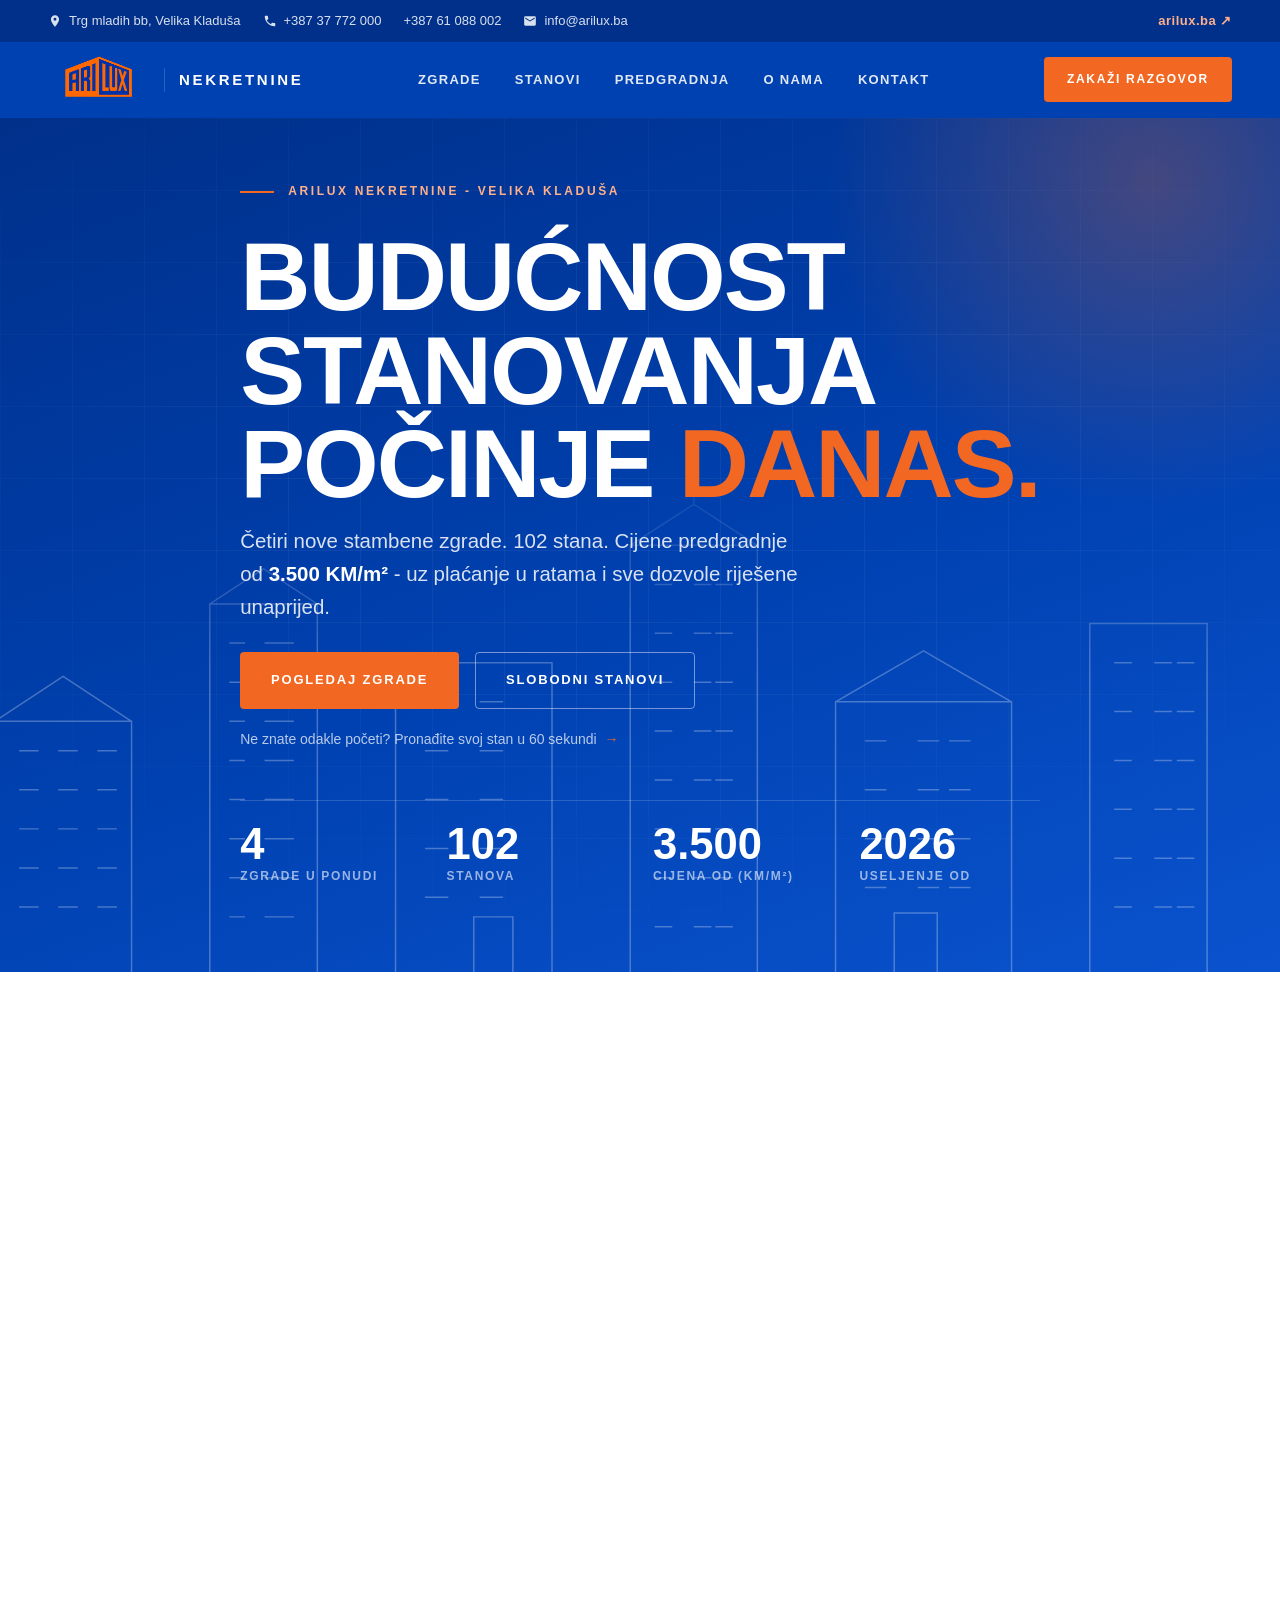
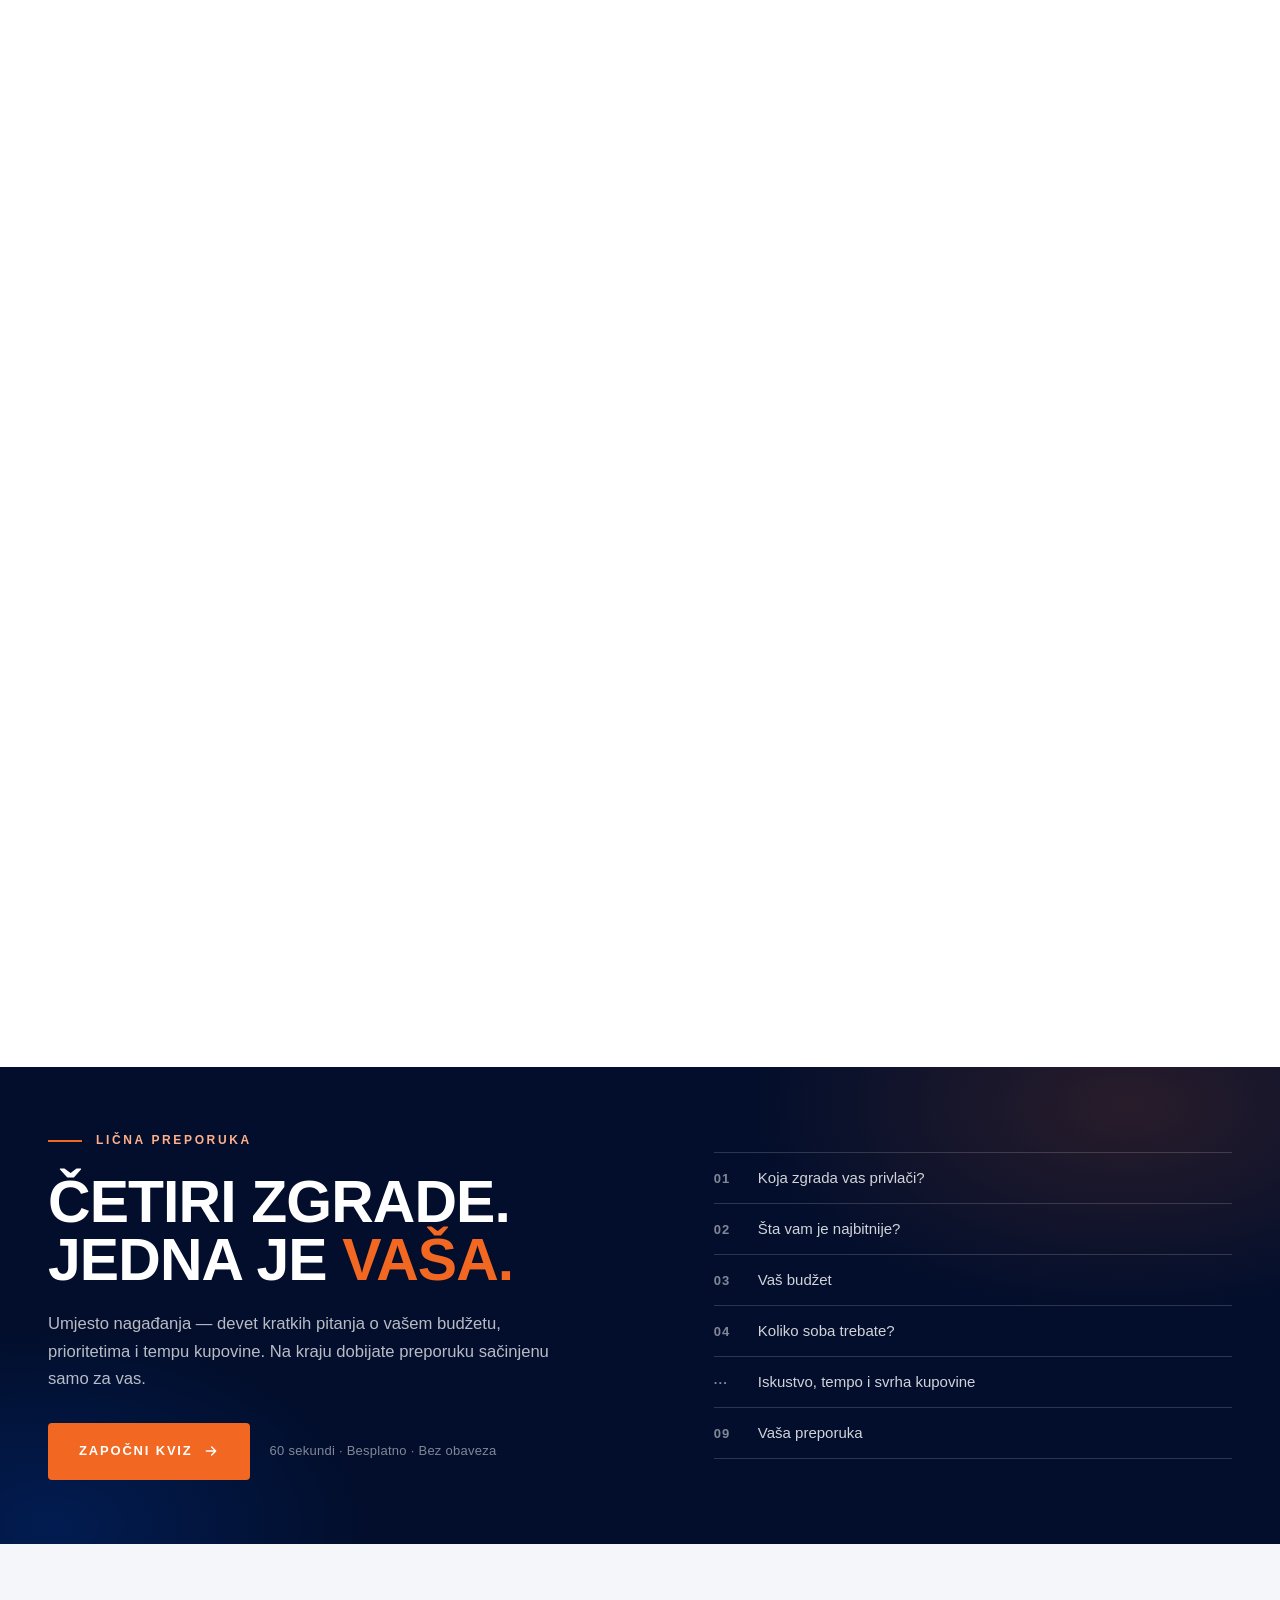
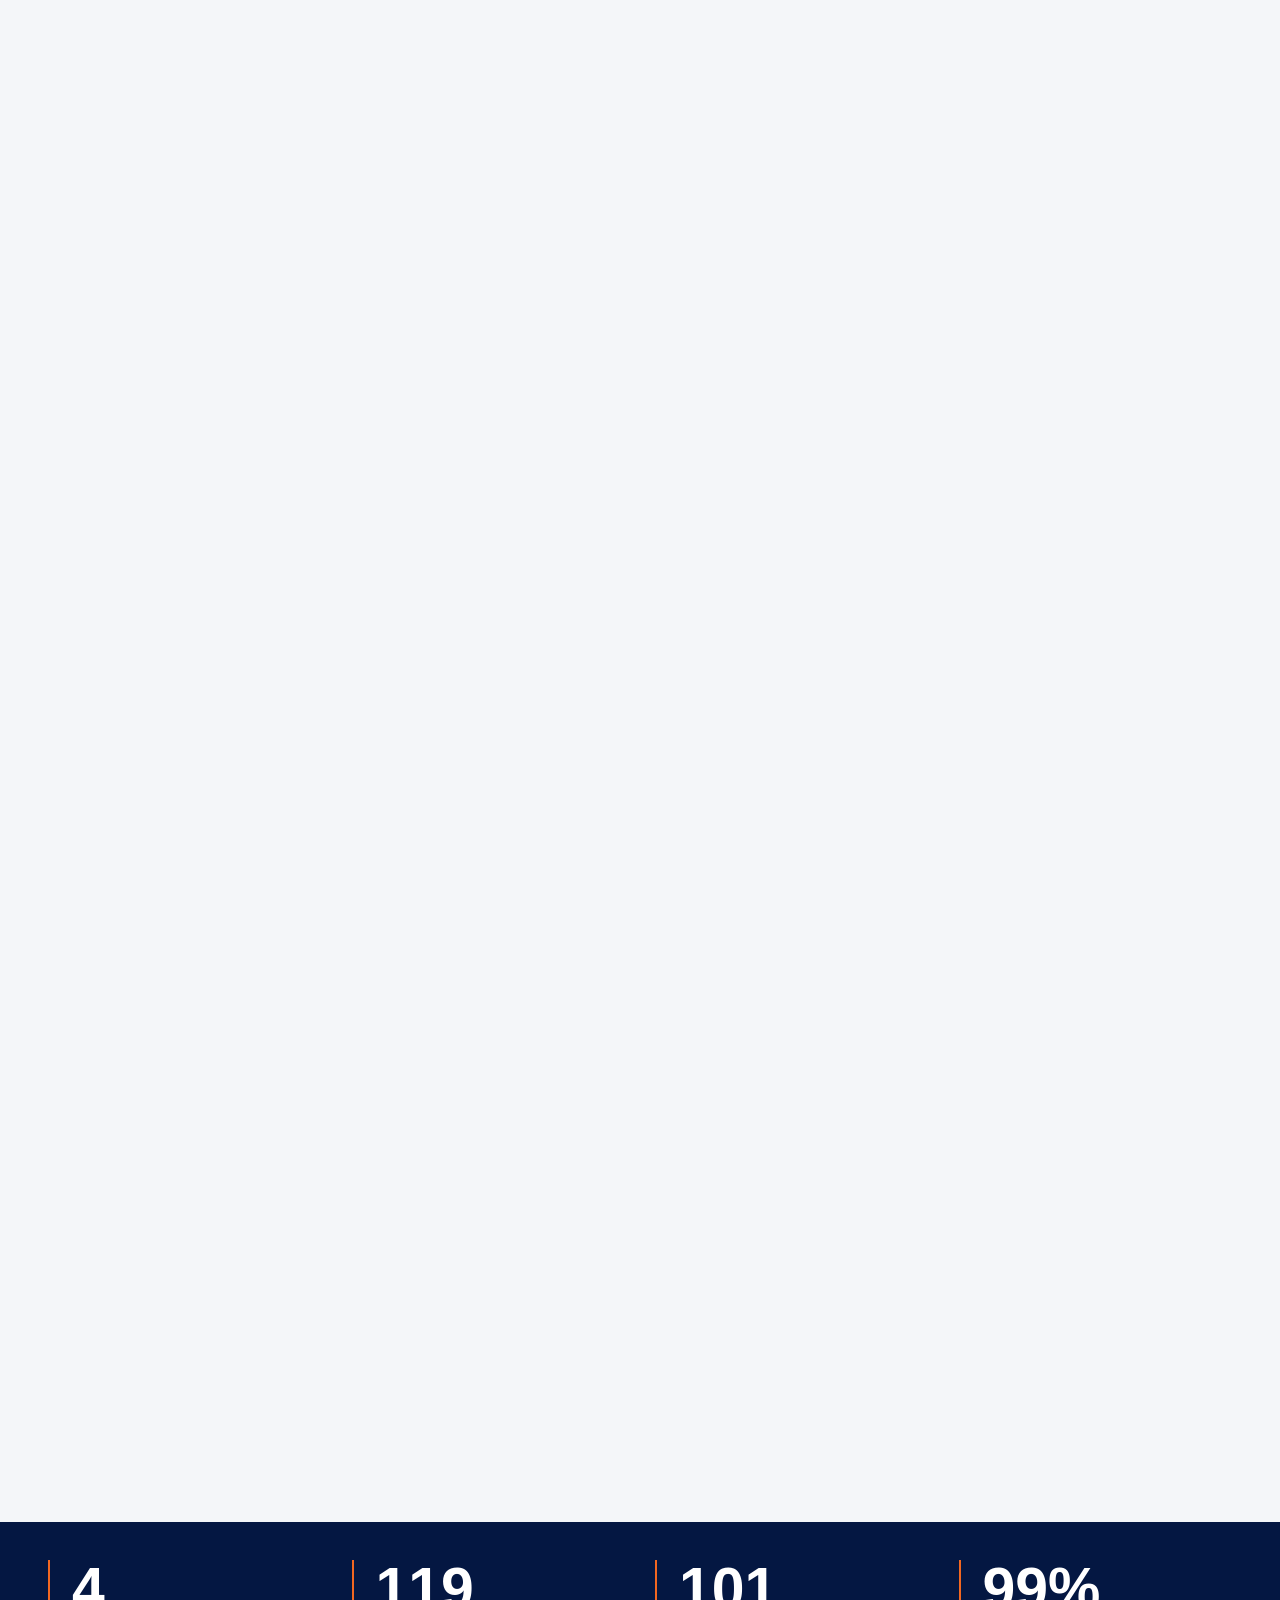
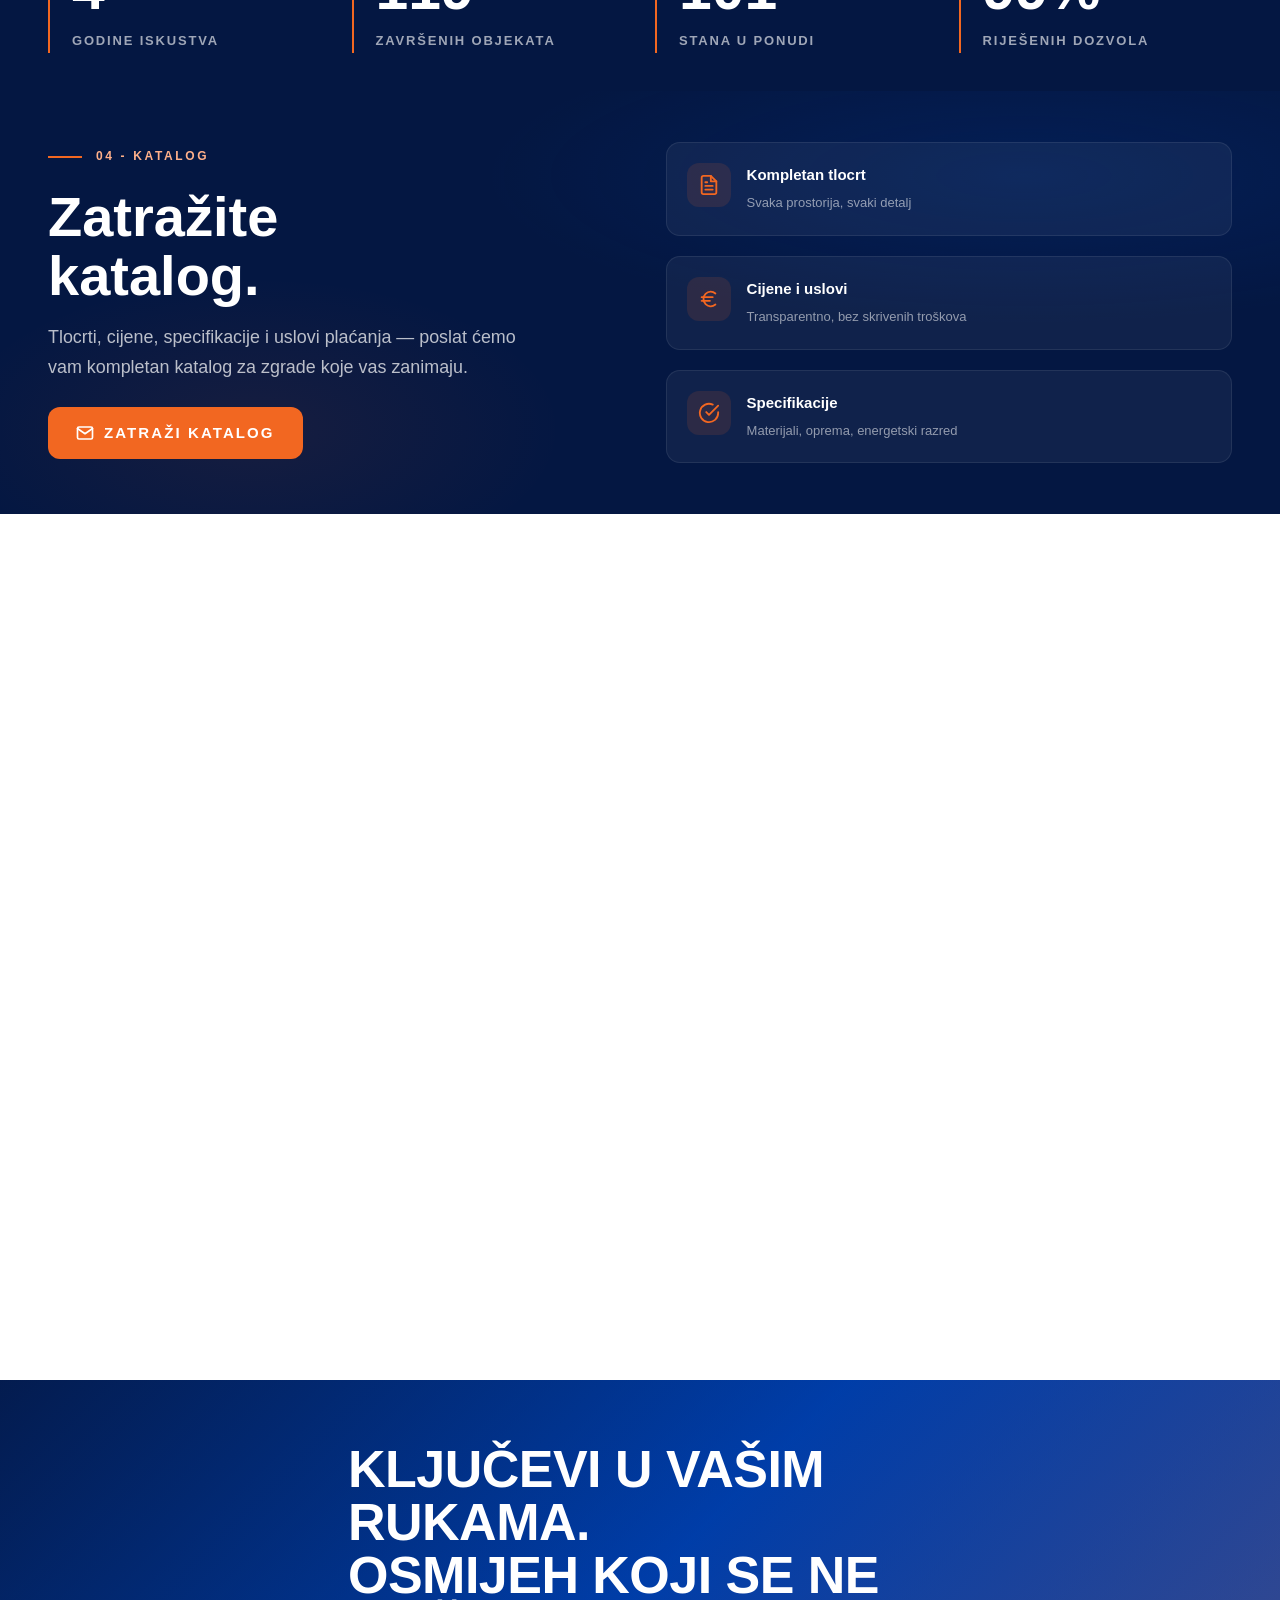
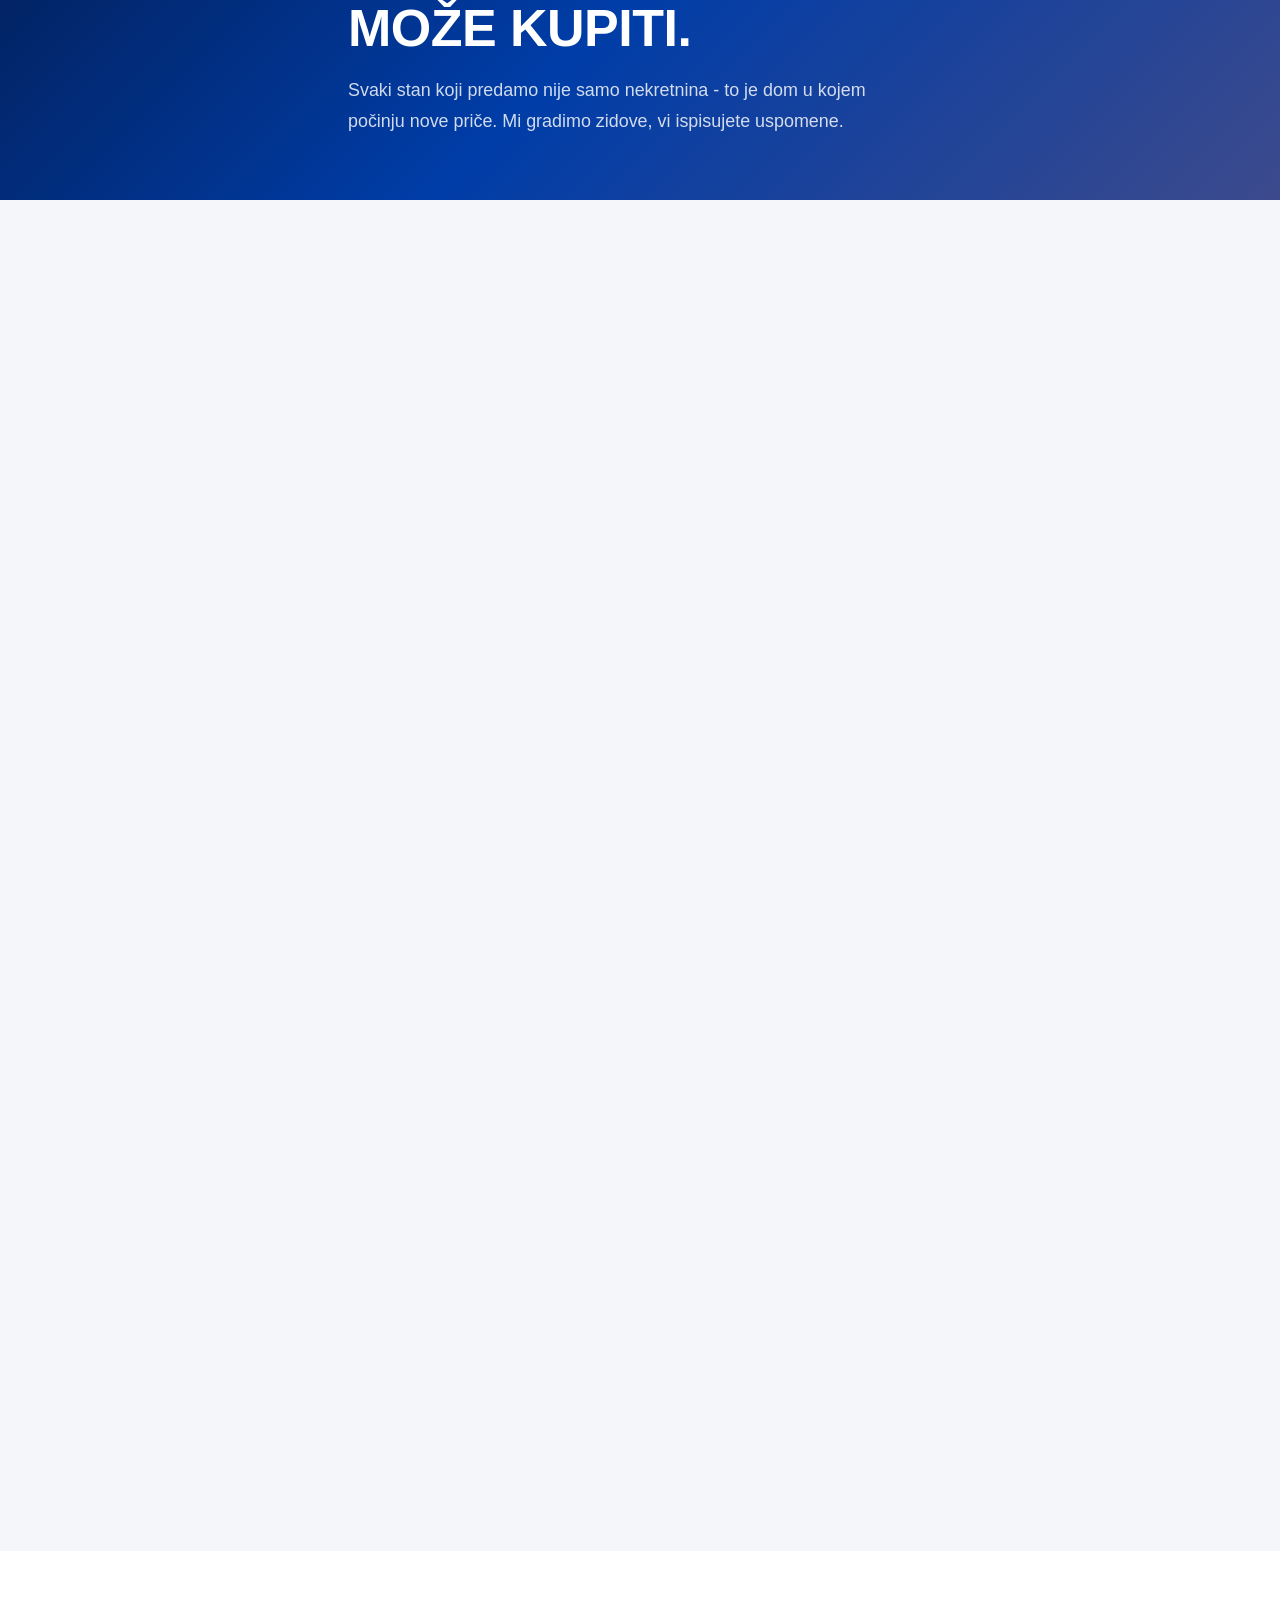
==== index.html @ b2198b2c "Replace dollar icon with euro icon (Cijene i uslovi + investicije)" ====
<!DOCTYPE html>
<html lang="bs-BA">
<head>
  <meta charset="UTF-8">
  <meta name="viewport" content="width=device-width, initial-scale=1">
  <title>Arilux Nekretnine — Stanovi predgradnja Velika Kladuša</title>
  <script>if('scrollRestoration' in history)history.scrollRestoration='manual';addEventListener('pageshow',function(){scrollTo(0,0);});</script>
  <meta name="description" content="102 stana u 4 nove zgrade. Arilux Nekretnine — predgradnja od 3.500 KM/m², plaćanje u ratama, A+ energetski standard. Velika Kladuša.">
  <meta name="robots" content="index, follow">
  <meta name="dateModified" content="2026-07-23">
  <link rel="canonical" href="https://ocjenime.github.io/arilux-nekretnine/">

  <!-- Security headers -->
  <meta http-equiv="Content-Security-Policy" content="default-src 'self' 'unsafe-inline' 'unsafe-eval' https://fonts.googleapis.com https://fonts.gstatic.com https://unpkg.com https://server.arcgisonline.com https://images.unsplash.com https://*.google-analytics.com https://*.googletagmanager.com; img-src 'self' data: https:; font-src 'self' https://fonts.gstatic.com; connect-src 'self' https://*.google-analytics.com;">
  <meta http-equiv="Permissions-Policy" content="camera=(), microphone=(), geolocation=(self), interest-cohort=()">

  <!-- Favicons -->
  <link rel="icon" href="assets/img/favicon.svg" type="image/svg+xml">
  <link rel="apple-touch-icon" href="assets/img/favicon.svg">
  <meta name="theme-color" content="#0041B1" media="(prefers-color-scheme: light)">
  <meta name="theme-color" content="#041742" media="(prefers-color-scheme: dark)">
  <link rel="manifest" href="manifest.json">

  <!-- Open Graph -->
  <meta property="og:type" content="website">
  <meta property="og:url" content="https://ocjenime.github.io/arilux-nekretnine/">
  <meta property="og:title" content="Arilux Nekretnine - Stanovi u predgradnji | Velika Kladuša">
  <meta property="og:description" content="4 nove zgrade. 102 stana. Cijene predgradnje od 3.500 KM/m². Plaćanje u ratama, sve dozvole riješene. Rezervišite stan danas.">
  <meta property="og:site_name" content="Arilux Nekretnine">
  <meta property="og:locale" content="bs_BA">
  <meta property="og:image" content="https://ocjenime.github.io/arilux-nekretnine/assets/img/favicon.svg">

  <!-- Twitter Card -->
  <meta name="twitter:card" content="summary_large_image">
  <meta name="twitter:title" content="Arilux Nekretnine - Stanovi u predgradnji">
  <meta name="twitter:description" content="4 nove zgrade. 102 stana. Cijene predgradnje od 3.500 KM/m². Rezervišite stan danas.">
  <meta name="twitter:image" content="https://ocjenime.github.io/arilux-nekretnine/assets/img/favicon.svg">

  <!-- Preconnect -->
  <link rel="preconnect" href="https://fonts.googleapis.com">
  <link rel="preconnect" href="https://fonts.gstatic.com" crossorigin>
  <link rel="preconnect" href="https://server.arcgisonline.com">
  <link rel="dns-prefetch" href="https://unpkg.com">
  <link rel="dns-prefetch" href="https://images.unsplash.com">

  <!-- Preload critical font for LCP heading -->
  <link rel="preload" as="style" href="https://fonts.googleapis.com/css2?family=Archivo:wght@700&display=swap">
  <link rel="preload" as="style" href="https://fonts.googleapis.com/css2?family=Inter:wght@400;600;700&display=swap">

  <!-- Fonts (font-display: swap already in URL) -->
  <link href="https://fonts.googleapis.com/css2?family=Archivo:wdth,wght@62..125,100..900&family=Inter:wght@400;500;600;700&display=swap" rel="stylesheet">

  <!-- Leaflet CSS (before our styles so we can override) -->
  <link rel="stylesheet" href="https://unpkg.com/leaflet@1.9.4/dist/leaflet.css">
  <link rel="stylesheet" href="assets/css/styles.css">

  <!-- Leaflet JS deferred -->
  <script src="https://unpkg.com/leaflet@1.9.4/dist/leaflet.js" defer></script>

  <!-- Logo cache (inline, blocking for instant apply) -->
  <script>
    try {
      var c = JSON.parse(localStorage.getItem('arilux_logo_cache') || 'null');
      if (c && c.url && Date.now() - c.ts < 86400000) {
        document.write('<style>.header__logomark svg{display:none!important}.dark__logo,.footer__logo{display:none!important}</style>');
      }
    } catch(e) {}
  </script>

  <!-- Structured Data: RealEstateAgent -->
  <script type="application/ld+json">
  {
    "@context": "https://schema.org",
    "@type": "RealEstateAgent",
    "name": "Arilux Nekretnine",
    "alternateName": "Arilux d.o.o.",
    "url": "https://arilux.ba/",
    "logo": "https://ocjenime.github.io/arilux-nekretnine/assets/img/favicon.svg",
    "telephone": "+38737772000",
    "email": "info@arilux.ba",
    "foundingDate": "2022",
    "description": "Arilux d.o.o. - investitor i izvođač radova. 4 nove stambene zgrade u Velikoj Kladuši: 102 stana u predgradnji.",
    "address": {
      "@type": "PostalAddress",
      "streetAddress": "Trg mladih bb",
      "addressLocality": "Velika Kladuša",
      "postalCode": "77230",
      "addressCountry": "BA"
    },
    "geo": {
      "@type": "GeoCoordinates",
      "latitude": "45.18497",
      "longitude": "15.80579"
    },
    "areaServed": {
      "@type": "City",
      "name": "Velika Kladuša",
      "containedInPlace": {
        "@type": "Country",
        "name": "Bosnia and Herzegovina"
      }
    },
    "hasOfferCatalog": {
      "@type": "OfferCatalog",
      "name": "Stanovi u predgradnji",
      "itemListElement": [
        {
          "@type": "Offer",
          "itemOffered": {
            "@type": "Product",
            "name": "Arilux Amor",
            "description": "Poslovno-stambeni objekat P+6, 28 stanova, Centar - Trg mladih",
            "offers": {
              "@type": "Offer",
              "price": "4500",
              "priceCurrency": "BAM",
              "priceSpecification": {
                "@type": "UnitPriceSpecification",
                "price": "4500",
                "priceCurrency": "BAM",
                "unitText": "KM/m²"
              }
            }
          }
        },
        {
          "@type": "Offer",
          "itemOffered": {
            "@type": "Product",
            "name": "Arilux Park",
            "description": "Stambeni objekat P+5, 22 stana, Uz gradski park",
            "offers": {
              "@type": "Offer",
              "price": "3500",
              "priceCurrency": "BAM",
              "priceSpecification": {
                "@type": "UnitPriceSpecification",
                "price": "3500",
                "priceCurrency": "BAM",
                "unitText": "KM/m²"
              }
            }
          }
        },
        {
          "@type": "Offer",
          "itemOffered": {
            "@type": "Product",
            "name": "Arilux Centar",
            "description": "Poslovno-stambeni objekat P+8, 36 stanova, Poslovno-stambeni trg",
            "offers": {
              "@type": "Offer",
              "price": "4000",
              "priceCurrency": "BAM",
              "priceSpecification": {
                "@type": "UnitPriceSpecification",
                "price": "4000",
                "priceCurrency": "BAM",
                "unitText": "KM/m²"
              }
            }
          }
        },
        {
          "@type": "Offer",
          "itemOffered": {
            "@type": "Product",
            "name": "Arilux Panorama",
            "description": "Stambeni objekat P+4, 16 stanova, Brdo Grabik",
            "offers": {
              "@type": "Offer",
              "price": "4500",
              "priceCurrency": "BAM",
              "priceSpecification": {
                "@type": "UnitPriceSpecification",
                "price": "4500",
                "priceCurrency": "BAM",
                "unitText": "KM/m²"
              }
            }
          }
        }
      ]
    },
    "sameAs": [
      "https://www.facebook.com/p/Arilux-Graevinarstvo-100092538432549/",
      "https://www.instagram.com/arilux.gradjevinarstvo/",
      "https://www.youtube.com/@Arilux_doo",
      "https://www.tiktok.com/@arilux.gradjevinarstvo"
    ]
  }
  </script>

  <!-- Structured Data: FAQPage -->
  <script type="application/ld+json">
  {
    "@context": "https://schema.org",
    "@type": "FAQPage",
    "mainEntity": [
      {
        "@type": "Question",
        "name": "Koliko košta stan u predgradnji u Velikoj Kladuši?",
        "acceptedAnswer": {
          "@type": "Answer",
          "text": "Cijene stanova u predgradnji kreću se od 3.500 KM/m² (Arilux Park) do 4.500 KM/m² (Arilux Amor i Panorama). Plaćanje je moguće u ratama koje prate faze gradnje."
        }
      },
      {
        "@type": "Question",
        "name": "Kada je useljenje za stanove u Arilux zgradama?",
        "acceptedAnswer": {
          "@type": "Answer",
          "text": "Useljenje za Arilux Amor i Park predviđeno je za 2026/2027, Arilux Centar za 2027, a Arilux Panorama za 2028. godinu."
        }
      },
      {
        "@type": "Question",
        "name": "Kako funkcioniše plaćanje u predgradnji?",
        "acceptedAnswer": {
          "@type": "Answer",
          "text": "Rezervišete stan kaparom od 2.000 KM, potpisujete predugovor kod notara sa fiksnom cijenom, a ostatak plaćate u ratama koje prate faze gradnje - bez banke i bez kamata."
        }
      },
      {
        "@type": "Question",
        "name": "Da li Arilux ima sve dozvole za gradnju?",
        "acceptedAnswer": {
          "@type": "Answer",
          "text": "Da, sve građevinske i upotrebne dozvole su riješene prije početka prodaje. Arilux je i investitor i izvođač radova."
        }
      }
    ]
  }
  </script>

  <!-- Structured Data: BreadcrumbList -->
  <script type="application/ld+json">
  {
    "@context": "https://schema.org",
    "@type": "BreadcrumbList",
    "itemListElement": [
      {
        "@type": "ListItem",
        "position": 1,
        "name": "Početna",
        "item": "https://ocjenime.github.io/arilux-nekretnine/"
      },
      {
        "@type": "ListItem",
        "position": 2,
        "name": "Stanovi u predgradnji",
        "item": "https://ocjenime.github.io/arilux-nekretnine/#stanovi"
      },
      {
        "@type": "ListItem",
        "position": 3,
        "name": "Velika Kladuša",
        "item": "https://ocjenime.github.io/arilux-nekretnine/#lokacija"
      }
    ]
  }
  </script>

  <!-- Structured Data: Organization -->
  <script type="application/ld+json">
  {
    "@context": "https://schema.org",
    "@type": "Organization",
    "name": "Arilux d.o.o.",
    "url": "https://arilux.ba/",
    "logo": "https://ocjenime.github.io/arilux-nekretnine/assets/img/favicon.svg",
    "foundingDate": "2022",
    "address": {
      "@type": "PostalAddress",
      "streetAddress": "Trg mladih bb",
      "addressLocality": "Velika Kladuša",
      "postalCode": "77230",
      "addressCountry": "BA"
    },
    "contactPoint": {
      "@type": "ContactPoint",
      "telephone": "+38737772000",
      "contactType": "customer service",
      "availableLanguage": ["Bosnian", "Croatian", "Serbian"]
    },
    "sameAs": [
      "https://www.facebook.com/p/Arilux-Graevinarstvo-100092538432549/",
      "https://www.instagram.com/arilux.gradjevinarstvo/",
      "https://www.youtube.com/@Arilux_doo",
      "https://www.tiktok.com/@arilux.gradjevinarstvo"
    ]
  }
  </script>

  <!-- Structured Data: Place (Velika Kladuša) -->
  <script type="application/ld+json">
  {
    "@context": "https://schema.org",
    "@type": "Place",
    "name": "Velika Kladuša",
    "geo": {
      "@type": "GeoCoordinates",
      "latitude": "45.18497",
      "longitude": "15.80579"
    },
    "containedInPlace": {
      "@type": "Country",
      "name": "Bosnia and Herzegovina"
    }
  }
  </script>

  <!-- Structured Data: Product schemas for each building -->
  <script type="application/ld+json">
  {
    "@context": "https://schema.org",
    "@type": "Product",
    "name": "Arilux Amor — Stan u predgradnji",
    "description": "Poslovno-stambeni objekat P+6, 28 stanova, centar Trg mladih, Velika Kladuša. Cijena od 4.500 KM/m².",
    "brand": { "@type": "Organization", "name": "Arilux d.o.o." },
    "offers": {
      "@type": "AggregateOffer",
      "lowPrice": "4500",
      "highPrice": "6200",
      "priceCurrency": "BAM",
      "availability": "https://schema.org/InStock",
      "seller": { "@type": "Organization", "name": "Arilux d.o.o." }
    },
    "aggregateRating": {
      "@type": "AggregateRating",
      "ratingValue": "4.8",
      "bestRating": "5",
      "reviewCount": "42"
    }
  }
  </script>
  <script type="application/ld+json">
  {
    "@context": "https://schema.org",
    "@type": "Product",
    "name": "Arilux Park — Stan u predgradnji",
    "description": "Stambeni objekat P+5, 22 stana, uz gradski park, Velika Kladuša. Cijena od 3.500 KM/m².",
    "brand": { "@type": "Organization", "name": "Arilux d.o.o." },
    "offers": {
      "@type": "AggregateOffer",
      "lowPrice": "3500",
      "highPrice": "5000",
      "priceCurrency": "BAM",
      "availability": "https://schema.org/InStock"
    }
  }
  </script>
  <script type="application/ld+json">
  {
    "@context": "https://schema.org",
    "@type": "Product",
    "name": "Arilux Centar — Stan u predgradnji",
    "description": "Poslovno-stambeni objekat P+8, 36 stanova, poslovno-stambeni trg, Velika Kladuša. Cijena od 4.000 KM/m².",
    "brand": { "@type": "Organization", "name": "Arilux d.o.o." },
    "offers": {
      "@type": "AggregateOffer",
      "lowPrice": "4000",
      "highPrice": "5800",
      "priceCurrency": "BAM",
      "availability": "https://schema.org/PreOrder"
    }
  }
  </script>
  <script type="application/ld+json">
  {
    "@context": "https://schema.org",
    "@type": "Product",
    "name": "Arilux Panorama — Stan u predgradnji",
    "description": "Stambeni objekat P+4, 16 stanova, brdo Grabik, Velika Kladuša. Cijena od 4.500 KM/m².",
    "brand": { "@type": "Organization", "name": "Arilux d.o.o." },
    "offers": {
      "@type": "AggregateOffer",
      "lowPrice": "4500",
      "highPrice": "6500",
      "priceCurrency": "BAM",
      "availability": "https://schema.org/PreOrder"
    }
  }
  </script>
</head>
<body>

  <!-- ═══════════ SKIP LINK — WCAG 2.4.1 ═══════════ -->
  <a href="#main-content" class="skip-link">Preskoči na glavni sadržaj</a>

  <!-- ═══════════ TOPBAR - isti sadržaj kao arilux.ba ═══════════ -->
  <div class="topbar">
    <div class="wrap topbar__inner">
      <div class="topbar__group">
        <span class="topbar__item topbar__item--addr">
          <svg viewBox="0 0 24 24" class="ico"><path d="M12 2C8.1 2 5 5.1 5 9c0 5.2 7 13 7 13s7-7.8 7-13c0-3.9-3.1-7-7-7zm0 9.5A2.5 2.5 0 1 1 12 6.5a2.5 2.5 0 0 1 0 5z"/></svg>
          Trg mladih bb, Velika Kladuša
        </span>
        <a class="topbar__item" href="tel:+38737772000">
          <svg viewBox="0 0 24 24" class="ico"><path d="M6.6 10.8c1.4 2.8 3.8 5.1 6.6 6.6l2.2-2.2c.3-.3.7-.4 1-.2 1.1.4 2.3.6 3.6.6.6 0 1 .4 1 1V20c0 .6-.4 1-1 1C10.6 21 3 13.4 3 4c0-.6.4-1 1-1h3.5c.6 0 1 .4 1 1 0 1.2.2 2.4.6 3.6.1.3 0 .7-.2 1l-2.3 2.2z"/></svg>
          +387 37 772 000
        </a>
        <a class="topbar__item" href="tel:+38761088002">+387 61 088 002</a>
        <a class="topbar__item" href="mailto:info@arilux.ba">
          <svg viewBox="0 0 24 24" class="ico"><path d="M20 4H4a2 2 0 0 0-2 2v12a2 2 0 0 0 2 2h16a2 2 0 0 0 2-2V6a2 2 0 0 0-2-2zm0 4-8 5-8-5V6l8 5 8-5v2z"/></svg>
          info@arilux.ba
        </a>
      </div>
      <div class="topbar__group topbar__group--right">
        <a href="https://arilux.ba/" class="topbar__back" target="_blank" rel="noopener">arilux.ba ↗</a>
      </div>
    </div>
  </div>

  <!-- ═══════════ HEADER ═══════════ -->
  <header class="header" id="header">
    <div class="wrap header__inner">
      <a href="#main-content" class="header__logo" aria-label="Arilux Nekretnine - početna">
        <span class="header__logomark"><svg viewBox="0 0 133.2 79.4" role="img" aria-label="Arilux"><path fill-rule="evenodd" fill="currentColor" d="M0,79.4h133.2V25.3L66.6,0L0,25.4V79.4z M13.4,53.1v16H7.1V33.8c0-0.9,0.6-1.9,1.4-2.3l4.8-1.7l6.5-2.3l4.1-1.4c0.9-0.3,1.8,0.8,1.8,1.7v9.8V69h-5.9V52.1L13.4,53.1z M19.8,46.2V34.5c0-0.6-0.5-0.9-1-0.8L14.4,35c-0.6,0.2-1,0.8-1,1.4v11L19.8,46.2z M30.3,69V23.8l9.4-3.3c0.4-0.1,0.8-0.3,1.2-0.4l2.9-1c2.8-1,5.2,0.7,5.2,3.7v15.1c0,2.5-1.6,5.2-3.8,6.6c4,1.8,3.8,8.1,3.8,11.9v12.6h-6.3V55c0-4.6-1.2-6.1-4.1-5.7l-2.2,0.3v19.3L30.3,69z M36.5,28.3v14.6l3.9-0.9c1-0.2,2.3-1.9,2.3-2.8v-11c0-1-0.8-1.6-1.7-1.3L36.5,28.3z M53.3,68.9V15.6l6.3-2.2v55.4L53.3,68.9z M73.7,13.4v55.5H87v-6.4h-7.3V15.6L73.7,13.4z M89,36.3v20v8.1c0,2.8,2.1,5.1,4.8,5.1h6.6c2.6,0,4.8-2.3,4.8-5.1V24.8L100,23v37.8c0,0.9-0.7,1.7-1.6,1.7h-0.6c-0.2,0-0.4,0-0.6,0c-0.2,0-0.4,0-0.5,0h-0.7c-0.9,0-1.6-0.8-1.6-1.7V21L89,19V36.3z M113.4,48L106.3,69l4.7,0l4.6-13l3.7,13l5.3,0l-6.2-20.8l5.9-16.4l-4.8-1.7l-3.5,10.2l-3.8-12.8l-5.1-1.9L113.4,48z"/></svg></span>
        <span class="header__logotext">NEKRETNINE</span>
      </a>
      <nav class="header__nav" id="nav" aria-label="Glavna navigacija">
        <a href="#zgrade" class="header__link">Zgrade</a>
        <a href="#stanovi" class="header__link">Stanovi</a>
        <a href="#predgradnja" class="header__link">Predgradnja</a>
        <a href="#onama" class="header__link">O nama</a>
        <a href="#kontakt" class="header__link">Kontakt</a>
      </nav>
      <div class="header__actions">
        <a href="#kontakt" class="btn btn--orange btn--sm">Zakaži razgovor</a>
        <button class="header__burger" id="burger" aria-label="Otvori meni" aria-expanded="false" aria-controls="mobileMenu">
          <span></span><span></span>
        </button>
      </div>
    </div>
  </header>

  <!-- ═══════════ MOBILE MENU ═══════════ -->
  <div class="mobilemenu" id="mobileMenu" aria-hidden="true">
    <nav class="mobilemenu__nav" aria-label="Mobilna navigacija">
      <a href="#zgrade" class="mobilemenu__link"><em>01</em>Zgrade</a>
      <a href="#stanovi" class="mobilemenu__link"><em>02</em>Stanovi</a>
      <a href="#tlocrt" class="mobilemenu__link"><em>03</em>3D Tlocrt</a>
      <a href="#predgradnja" class="mobilemenu__link"><em>04</em>Predgradnja</a>
      <a href="#onama" class="mobilemenu__link"><em>05</em>O nama</a>
      <a href="#kontakt" class="mobilemenu__link"><em>06</em>Kontakt</a>
    </nav>
    <a href="kviz.html" class="mobilemenu__quiz">
      <span class="mobilemenu__quiz-label">Lična preporuka</span>
      <span class="mobilemenu__quiz-text">Pronađite svoj stan — kviz od 60 sekundi</span>
      <svg viewBox="0 0 24 24" width="18" height="18" fill="none" stroke="currentColor" stroke-width="2.2" stroke-linecap="round" stroke-linejoin="round" aria-hidden="true"><path d="M5 12h14M13 6l6 6-6 6"/></svg>
    </a>
    <div class="mobilemenu__foot">
      <a href="tel:+38737772000">+387 37 772 000</a>
      <a href="mailto:info@arilux.ba">info@arilux.ba</a>
    </div>
  </div>

  <main id="main-content">

    <!-- ═══════════ HERO ═══════════ -->
    <section class="hero">
      <div class="hero__bg" aria-hidden="true">
        <div class="hero__grid"></div>
        <svg class="hero__skyline" viewBox="0 0 1440 560" preserveAspectRatio="xMidYMax slice">
          <g fill="none" stroke="currentColor" stroke-width="1.5" class="skyline">
            <path d="M60 560V300h140v260M60 300l70-46 70 46M85 330h20M125 330h20M165 330h20M85 370h20M125 370h20M165 370h20M85 410h20M125 410h20M165 410h20M85 450h20M125 450h20M165 450h20M85 490h20M125 490h20M165 490h20"/>
            <path d="M280 560V180h110v380M280 180l55-36 55 36M300 220h16M336 220h16M366 220h-16M300 260h16M336 260h16M366 260h-16M300 300h16M336 300h16M366 300h-16M300 340h16M336 340h16M366 340h-16M300 380h16M336 380h16M366 380h-16M300 420h16M336 420h16M366 420h-16M300 460h16M336 460h16M366 460h-16M300 500h16M336 500h16M366 500h-16"/>
            <path d="M470 560V240h160v320M470 240h160M500 280h24M556 280h24M500 330h24M556 330h24M500 380h24M556 380h24M500 430h24M556 430h24M500 480h24M556 480h24M550 560v-60h40v60"/>
            <path d="M710 560V120h130v440M710 120l65-42 65 42M775 78v-30M735 160h18M775 160h18M815 160h-18M735 210h18M775 210h18M815 210h-18M735 260h18M775 260h18M815 260h-18M735 310h18M775 310h18M815 310h-18M735 360h18M775 360h18M815 360h-18M735 410h18M775 410h18M815 410h-18M735 460h18M775 460h18M815 460h-18M735 510h18M775 510h18M815 510h-18"/>
            <path d="M920 560V280h180v280M920 280l90-52 90 52M950 320h22M1004 320h22M1058 320h-22M950 370h22M1004 370h22M1058 370h-22M950 420h22M1004 420h22M1058 420h-22M950 470h22M1004 470h22M1058 470h-22M980 560v-64h44v64"/>
            <path d="M1180 560V200h120v360M1180 200h120M1205 240h18M1246 240h18M1287 240h-18M1205 290h18M1246 290h18M1287 290h-18M1205 340h18M1246 340h18M1287 340h-18M1205 390h18M1246 390h18M1287 390h-18M1205 440h18M1246 440h18M1287 440h-18M1205 490h18M1246 490h18M1287 490h-18"/>
            <path d="M20 560h1400" stroke-width="2"/>
          </g>
        </svg>
        <div class="hero__glow"></div>
      </div>
      <div class="wrap hero__inner">
        <p class="kicker kicker--light reveal">Arilux Nekretnine - Velika Kladuša</p>
        <h1 class="hero__title">
          <span class="reveal">Budućnost</span>
          <span class="reveal">stanovanja</span>
          <span class="reveal">počinje <em>danas.</em></span>
        </h1>
        <p class="hero__lead reveal">Četiri nove stambene zgrade. 102 stana. Cijene predgradnje od <strong>3.500 KM/m²</strong> - uz plaćanje u ratama i sve dozvole riješene unaprijed.</p>
        <div class="hero__cta reveal">
          <a href="#zgrade" class="btn btn--orange">Pogledaj zgrade</a>
          <a href="#stanovi" class="btn btn--ghost">Slobodni stanovi</a>
        </div>
        <p class="hero__quiz reveal"><a href="kviz.html">Ne znate odakle početi? Pronađite svoj stan u 60 sekundi<span class="hero__quiz-arrow" aria-hidden="true">→</span></a></p>
        <dl class="hero__stats reveal">
          <div><dt>Zgrade u ponudi</dt><dd data-count="4">0</dd></div>
          <div><dt>Stanova</dt><dd data-count="102">0</dd></div>
          <div><dt>Cijena od (KM/m²)</dt><dd data-count="3500">0</dd></div>
          <div><dt>Useljenje od</dt><dd>2026</dd></div>
        </dl>
      </div>
    </section>

    <!-- ═══════════ ZGRADE ═══════════ -->
    <section class="section" id="zgrade">
      <div class="wrap">
        <header class="section__head reveal">
          <p class="kicker">01 - Zgrade u ponudi</p>
          <h2 class="section__title">Četiri adrese.<br>Jedan standard.</h2>
          <p class="section__lead">Svaka zgrada projektovana je za dugoročnu vrijednost: A+ energetska klasa, podno grijanje, toplotne pumpe i garaže u cijeni. Birajte lokaciju - kvalitet je isti.</p>
        </header>

        <div class="buildings">

          <!-- 01 ARILUX ONE -->
          <article class="building reveal" id="arilux-one">
            <div class="building__media building__media--one">

              <svg class="building__art" viewBox="0 0 400 300" aria-hidden="true">
                <g fill="none" stroke="currentColor" stroke-width="2">
                  <path d="M120 280V70h100v210M120 70l50-34 50 34M140 100h14M174 100h14M200 100h-12M140 130h14M174 130h14M200 130h-12M140 160h14M174 160h14M200 160h-12M140 190h14M174 190h14M200 190h-12M140 220h14M174 220h14M200 220h-12M150 280v-34h26v34"/>
                  <path d="M240 280V130h60v150M255 155h12M279 155h12M255 185h12M279 185h12M255 215h12M279 215h12M255 245h12M279 245h12"/>
                  <path d="M60 280h300" stroke-width="3"/>
                  <path d="M170 36V16" class="accent-stroke"/>
                </g>
              </svg>
              <span class="status status--sale">U prodaji</span>
            </div>
            <div class="building__body">
              <h3 class="building__name">Arilux Amor</h3>
              <p class="building__loc">Centar - Trg mladih, Velika Kladuša</p>
              <p class="building__desc">Prva adresa novog Arilux kvarta. Prizemlje + 6 spratova moderne arhitekture u strogi centru grada, sa poslovnim prostorima u prizemlju i podzemnom garažom.</p>
              <ul class="building__specs">
                <li><b>28</b>stanova</li>
                <li><b>P+6</b>spratova</li>
                <li><b>54–126</b>m²</li>
                <li><b>2026</b>useljenje</li>
              </ul>
              <div class="building__foot">
                <p class="building__price">od <strong>4.500 KM/m²</strong></p>
                <button class="btn btn--blue btn--sm" data-goto-finder="one">Vidi stanove</button>
              </div>
            </div>
          </article>

          <!-- 02 ARILUX PARK -->
          <article class="building building--flip reveal" id="arilux-park">
            <div class="building__media building__media--park">

              <svg class="building__art" viewBox="0 0 400 300" aria-hidden="true">
                <g fill="none" stroke="currentColor" stroke-width="2">
                  <path d="M70 280V110h230v170M70 110h230M95 140h20M145 140h20M195 140h20M245 140h20M95 175h20M145 175h20M195 175h20M245 175h20M95 210h20M145 210h20M195 210h20M245 210h20M95 245h20M145 245h20M195 245h20M245 245h20M165 280v-30h28v30"/>
                  <path d="M330 280v-60M330 220c0-18 14-26 14-26s14 8 14 26-14 22-14 22-14-4-14-22zM316 280v-40M316 240c0-12 10-18 10-18s10 6 10 18-10 16-10 16-10-4-10-16z" class="accent-stroke"/>
                  <path d="M40 280h330" stroke-width="3"/>
                </g>
              </svg>
              <span class="status status--sale">U prodaji</span>
            </div>
            <div class="building__body">
              <h3 class="building__name">Arilux Park</h3>
              <p class="building__loc">Uz gradski park - Velika Kladuša</p>
              <p class="building__desc">Prizemlje + 5 spratova okrenutih zelenilu. Prostrane terase, dječije igralište i privatni parking - mir obiteljskog kvarta, pet minuta od centra.</p>
              <ul class="building__specs">
                <li><b>22</b>stana</li>
                <li><b>P+5</b>spratova</li>
                <li><b>48–104</b>m²</li>
                <li><b>2027</b>useljenje</li>
              </ul>
              <div class="building__foot">
                <p class="building__price">od <strong>3.500 KM/m²</strong></p>
                <button class="btn btn--blue btn--sm" data-goto-finder="park">Vidi stanove</button>
              </div>
            </div>
          </article>

          <!-- 03 ARILUX CENTAR -->
          <article class="building reveal" id="arilux-centar">
            <div class="building__media building__media--centar">

              <svg class="building__art" viewBox="0 0 400 300" aria-hidden="true">
                <g fill="none" stroke="currentColor" stroke-width="2">
                  <path d="M150 280V50h110v230M150 50h110M172 80h14M205 80h14M238 80h14M172 108h14M205 108h14M238 108h14M172 136h14M205 136h14M238 136h14M172 164h14M205 164h14M238 164h14M172 192h14M205 192h14M238 192h14M172 220h14M205 220h14M238 220h14M172 248h14M205 248h14M238 248h14"/>
                  <path d="M150 50l55-30 55 30" class="accent-stroke"/>
                  <path d="M95 280v-70h55M260 280v-70h45M70 280h260" stroke-width="3"/>
                </g>
              </svg>
              <span class="status status--soon">Uskoro</span>
            </div>
            <div class="building__body">
              <h3 class="building__name">Arilux Centar</h3>
              <p class="building__loc">Poslovno-stambeni trg - Velika Kladuša</p>
              <p class="building__desc">Najviša zgrada u ponudi: P+8 sa četiri poslovna prostora u podnožju i 36 stanova sa pogledom na grad. Srce novog poslovnog ritma Kladuše.</p>
              <ul class="building__specs">
                <li><b>36</b>stanova</li>
                <li><b>P+8</b>spratova</li>
                <li><b>45–132</b>m²</li>
                <li><b>2027</b>useljenje</li>
              </ul>
              <div class="building__foot">
                <p class="building__price">od <strong>4.000 KM/m²</strong></p>
                <button class="btn btn--blue btn--sm" data-goto-finder="centar">Lista čekanja</button>
              </div>
            </div>
          </article>

          <!-- 04 ARILUX PANORAMA -->
          <article class="building building--flip reveal" id="arilux-panorama">
            <div class="building__media building__media--panorama">

              <svg class="building__art" viewBox="0 0 400 300" aria-hidden="true">
                <g fill="none" stroke="currentColor" stroke-width="2">
                  <path d="M90 280V190h90v90M180 280V150h90v130M270 280V110h60v170M110 215h14M144 215h14M110 245h14M144 245h14M200 180h14M234 180h14M200 210h14M234 210h14M200 240h14M234 240h14M286 140h12M312 140h12M286 170h12M312 170h12M286 200h12M312 200h12M286 230h12M312 230h12"/>
                  <path d="M90 190l45-24 45 24M180 150l45-24 45 24M270 110l30-16 30 16" class="accent-stroke"/>
                  <path d="M60 280h300" stroke-width="3"/>
                </g>
              </svg>
              <span class="status status--soon">Uskoro</span>
            </div>
            <div class="building__body">
              <h3 class="building__name">Arilux Panorama</h3>
              <p class="building__loc">Brdo Grabik - Velika Kladuša</p>
              <p class="building__desc">Kaskadna arhitektura na padini iznad grada. Samo 16 stanova, od kojih dva penthousea sa krovnim terasama - pogled koji se ne kupuje dva puta.</p>
              <ul class="building__specs">
                <li><b>16</b>stanova</li>
                <li><b>P+4</b>spratova</li>
                <li><b>62–148</b>m²</li>
                <li><b>2028</b>useljenje</li>
              </ul>
              <div class="building__foot">
                <p class="building__price">od <strong>4.500 KM/m²</strong></p>
                <button class="btn btn--blue btn--sm" data-goto-finder="panorama">Lista čekanja</button>
              </div>
            </div>
          </article>

        </div>
      </div>
    </section>

    <!-- ═══════════ KVIZ — LIČNA PREPORUKA ═══════════ -->
    <section class="quizcta" aria-labelledby="quizcta-title">
      <div class="quizcta__glow" aria-hidden="true"></div>
      <div class="wrap quizcta__inner">
        <div class="quizcta__main reveal">
          <p class="kicker kicker--light">Lična preporuka</p>
          <h2 class="quizcta__title" id="quizcta-title">Četiri zgrade.<br>Jedna je <em>vaša.</em></h2>
          <p class="quizcta__lead">Umjesto nagađanja — devet kratkih pitanja o vašem budžetu, prioritetima i tempu kupovine. Na kraju dobijate preporuku sačinjenu samo za vas.</p>
          <div class="quizcta__actions">
            <a href="kviz.html" class="btn btn--orange quizcta__btn">Započni kviz<svg viewBox="0 0 24 24" width="16" height="16" fill="none" stroke="currentColor" stroke-width="2.2" stroke-linecap="round" stroke-linejoin="round" aria-hidden="true"><path d="M5 12h14M13 6l6 6-6 6"/></svg></a>
            <p class="quizcta__meta">60 sekundi · Besplatno · Bez obaveza</p>
          </div>
        </div>
        <ol class="quizcta__steps reveal" aria-label="Kako kviz funkcioniše">
          <li><span>01</span>Koja zgrada vas privlači?</li>
          <li><span>02</span>Šta vam je najbitnije?</li>
          <li><span>03</span>Vaš budžet</li>
          <li><span>04</span>Koliko soba trebate?</li>
          <li class="quizcta__steps-more"><span>···</span>Iskustvo, tempo i svrha kupovine</li>
          <li class="quizcta__steps-final"><span>09</span>Vaša preporuka</li>
        </ol>
      </div>
    </section>

    <!-- ═══════════ STANOVI FINDER ═══════════ -->
    <section class="section section--gray" id="stanovi">
      <div class="wrap">
        <header class="section__head reveal">
          <p class="kicker">02 - Pronađite svoj stan</p>
          <h2 class="section__title">Slobodni stanovi,<br>u realnom vremenu.</h2>
          <p class="section__lead">Filtrirajte po zgradi, broju soba i budžetu. Cijene su cijene predgradnje - rastu kako gradnja napreduje.</p>
        </header>

        <div class="finder reveal">
          <div class="finder__filters">
            <div class="finder__field">
              <label class="finder__label" id="fl-zgrada">Zgrada</label>
              <div class="chips" role="group" aria-labelledby="fl-zgrada" id="filterBuilding">
                <button class="chip is-active" data-value="all">Sve</button>
                <button class="chip" data-value="one">Arilux Amor</button>
                <button class="chip" data-value="park">Arilux Park</button>
                <button class="chip" data-value="centar">Arilux Centar</button>
                <button class="chip" data-value="panorama">Arilux Panorama</button>
              </div>
            </div>
            <div class="finder__field">
              <label class="finder__label" id="fl-sobe">Broj soba</label>
              <div class="chips" role="group" aria-labelledby="fl-sobe" id="filterRooms">
                <button class="chip is-active" data-value="all">Sve</button>
                <button class="chip" data-value="1">1</button>
                <button class="chip" data-value="2">2</button>
                <button class="chip" data-value="3">3</button>
                <button class="chip" data-value="4">4+</button>
              </div>
            </div>
            <div class="finder__field finder__field--range">
              <label class="finder__label" for="filterPrice">Budžet do <output id="priceOut">250.000 KM</output></label>
              <input type="range" id="filterPrice" min="150000" max="700000" step="10000" value="500000">
            </div>
            <div class="finder__field finder__field--check">
              <label class="switch">
                <input type="checkbox" id="filterAvailable">
                <span class="switch__track" aria-hidden="true"></span>
                Samo slobodni
              </label>
            </div>
          </div>

          <div class="finder__meta">
            <p id="finderCount" role="status" aria-live="polite">-</p>
            <div class="finder__sort">
              <label for="sortSelect">Sortiraj:</label>
              <select id="sortSelect">
                <option value="price-asc">Cijena ↑</option>
                <option value="price-desc">Cijena ↓</option>
                <option value="area-asc">Kvadratura ↑</option>
                <option value="area-desc">Kvadratura ↓</option>
              </select>
            </div>
          </div>

          <div class="finder__grid" id="finderGrid"></div>

          <div class="finder__empty" id="finderEmpty" hidden>
            <p><strong>Nema rezultata za odabrane filtere.</strong><br>Probajte proširiti budžet ili broj soba - ili nas nazovite, možda imamo stan koji još nije objavljen.</p>
            <a class="btn btn--blue btn--sm" href="tel:+38737772000">+387 37 772 000</a>
          </div>

          <div class="finder__more" id="finderMoreWrap">
            <button class="btn btn--ghost-blue" id="finderMore">Prikaži više stanova</button>
          </div>
        </div>
      </div>
    </section>

    <!-- ═══════════ GRADNJA - timeline ═══════════ -->
    <section class="section section--gray" id="gradnja">
      <div class="wrap">
        <header class="section__head reveal">
          <p class="kicker">03 - Napredak gradnje</p>
          <h2 class="section__title">Faze projekta</h2>
          <p class="section__lead">Pratite napredak izgradnje vašeg budućeg doma - od temelja do useljenja.</p>
        </header>
        <div class="tl__selector reveal" id="tlSelector">
          <button class="tl__tab is-active" data-bldg="one">
            <span class="tl__tabdot" style="background:#0041B1"></span>
            <span class="tl__tabinfo">
              <span class="tl__tabname">Amor</span>
              <span class="tl__tabbar"><span class="tl__tabfill" style="width:72%"></span></span>
            </span>
          </button>
          <button class="tl__tab" data-bldg="park">
            <span class="tl__tabdot" style="background:#2FB57E"></span>
            <span class="tl__tabinfo">
              <span class="tl__tabname">Park</span>
              <span class="tl__tabbar"><span class="tl__tabfill" style="width:42%"></span></span>
            </span>
          </button>
          <button class="tl__tab" data-bldg="centar">
            <span class="tl__tabdot" style="background:#F26721"></span>
            <span class="tl__tabinfo">
              <span class="tl__tabname">Centar</span>
              <span class="tl__tabbar"><span class="tl__tabfill" style="width:24%"></span></span>
            </span>
          </button>
          <button class="tl__tab" data-bldg="panorama">
            <span class="tl__tabdot" style="background:#7B61FF"></span>
            <span class="tl__tabinfo">
              <span class="tl__tabname">Panorama</span>
              <span class="tl__tabbar"><span class="tl__tabfill" style="width:8%"></span></span>
            </span>
          </button>
        </div>
        <div class="timeline reveal" id="timeline" aria-live="polite" aria-label="Napredak gradnje">
          <div class="timeline__line" aria-hidden="true"><div class="timeline__progress"></div></div>
          <div class="timeline__item timeline__item--done" data-phase="1">
            <div class="timeline__marker"></div>
            <div class="timeline__card">
              <span class="timeline__phase">Faza 01</span>
              <h3 class="timeline__title">Projektovanje i dozvole</h3>
              <p class="timeline__desc">Izrada projekata, ishođenje građevinske i upotrebne dozvole, tehnička dokumentacija.</p>
              <div class="timeline__bar"><div class="timeline__fill" style="width:100%"></div></div>
              <span class="timeline__pct">100%</span>
            </div>
          </div>
          <div class="timeline__item timeline__item--done" data-phase="2">
            <div class="timeline__marker"></div>
            <div class="timeline__card">
              <span class="timeline__phase">Faza 02</span>
              <h3 class="timeline__title">Temelji i konstrukcija</h3>
              <p class="timeline__desc">Iskop, armiranje, betoniranje temelja i izgradnja betonske konstrukcije objekta.</p>
              <div class="timeline__bar"><div class="timeline__fill" style="width:100%"></div></div>
              <span class="timeline__pct">100%</span>
            </div>
          </div>
          <div class="timeline__item timeline__item--active" data-phase="3">
            <div class="timeline__marker"></div>
            <div class="timeline__card">
              <span class="timeline__phase">Faza 03</span>
              <h3 class="timeline__title">Vanjski radovi</h3>
              <p class="timeline__desc">Krovna konstrukcija, fasadni sistem, vanjska stolarija, hidroizolacija i balkoni.</p>
              <div class="timeline__bar"><div class="timeline__fill" style="width:65%"></div></div>
              <span class="timeline__pct">65%</span>
            </div>
          </div>
          <div class="timeline__item" data-phase="4">
            <div class="timeline__marker"></div>
            <div class="timeline__card">
              <span class="timeline__phase">Faza 04</span>
              <h3 class="timeline__title">Unutrašnji radovi</h3>
              <p class="timeline__desc">Instalacije, zidanje pregradnih zidova, gletanje, keramika, parket, sanitarije.</p>
              <div class="timeline__bar"><div class="timeline__fill" style="width:0%"></div></div>
              <span class="timeline__pct">0%</span>
            </div>
          </div>
          <div class="timeline__item" data-phase="5">
            <div class="timeline__marker"></div>
            <div class="timeline__card">
              <span class="timeline__phase">Faza 05</span>
              <h3 class="timeline__title">Završna obrada</h3>
              <p class="timeline__desc">Fasada, uređenje okoliša, parking, pristupne saobraćajnice, pejzažno uređenje.</p>
              <div class="timeline__bar"><div class="timeline__fill" style="width:0%"></div></div>
              <span class="timeline__pct">0%</span>
            </div>
          </div>
          <div class="timeline__item" data-phase="6">
            <div class="timeline__marker"></div>
            <div class="timeline__card">
              <span class="timeline__phase">Faza 06</span>
              <h3 class="timeline__title">Useljenje</h3>
              <p class="timeline__desc">Tehnički pregled, primopredaja ključeva, upis vlasništva i početak života u novom domu.</p>
              <div class="timeline__bar"><div class="timeline__fill" style="width:0%"></div></div>
              <span class="timeline__pct">0%</span>
            </div>
          </div>
        </div>
      </div>
    </section>

    <!-- ═══════════ STATISTIKA ═══════════ -->
    <section class="band">
      <div class="wrap band__inner">
        <div class="band__item reveal"><b data-count="4">0</b><span>godine iskustva</span></div>
        <div class="band__item reveal"><b data-count="120">0</b><span>završenih objekata</span></div>
        <div class="band__item reveal"><b data-count="102">0</b><span>stana u ponudi</span></div>
        <div class="band__item reveal"><b data-count="100" data-suffix="%">0</b><span>riješenih dozvola</span></div>
      </div>
    </section>

    <!-- ═══════════ KATALOZI - Premium selector ═══════════ -->
    <section class="catalogs" aria-label="Zatražite katalog" id="katalog">
      <div class="catalogs__bg"></div>
      <div class="wrap catalogs__inner">
        <div class="catalogs__content reveal">
          <p class="kicker kicker--light">04 - Katalog</p>
          <h2 class="catalogs__title">Zatražite<br>katalog.</h2>
          <p class="catalogs__lead">Tlocrti, cijene, specifikacije i uslovi plaćanja — poslat ćemo vam kompletan katalog za zgrade koje vas zanimaju.</p>
          <button class="btn btn--catalog" id="catalogRequestBtn" type="button">
            <svg viewBox="0 0 24 24" fill="none" stroke="currentColor" stroke-width="2.2" stroke-linecap="round" stroke-linejoin="round" width="18" height="18"><path d="M4 4h16c1.1 0 2 .9 2 2v12c0 1.1-.9 2-2 2H4c-1.1 0-2-.9-2-2V6c0-1.1.9-2 2-2z"/><polyline points="22,6 12,13 2,6"/></svg>
            <span>Zatraži katalog</span>
          </button>
        </div>
        <div class="catalogs__benefits reveal">
          <div class="catalogs__benefit">
            <div class="catalogs__benefit-icon">
              <svg viewBox="0 0 24 24" fill="none" stroke="currentColor" stroke-width="2" stroke-linecap="round" stroke-linejoin="round" width="22" height="22"><path d="M14 2H6a2 2 0 0 0-2 2v16a2 2 0 0 0 2 2h12a2 2 0 0 0 2-2V8z"/><polyline points="14 2 14 8 20 8"/><line x1="16" y1="13" x2="8" y2="13"/><line x1="16" y1="17" x2="8" y2="17"/><polyline points="10 9 9 9 8 9"/></svg>
            </div>
            <div>
              <b>Kompletan tlocrt</b>
              <span>Svaka prostorija, svaki detalj</span>
            </div>
          </div>
          <div class="catalogs__benefit">
            <div class="catalogs__benefit-icon">
              <svg viewBox="0 0 24 24" fill="none" stroke="currentColor" stroke-width="2" stroke-linecap="round" stroke-linejoin="round" width="22" height="22"><path d="M4 10h12"/><path d="M4 14h9"/><path d="M19 6a7.7 7.7 0 0 0-5.2-2A7.9 7.9 0 0 0 6 12c0 4.4 3.5 8 7.8 8 2 0 3.8-.8 5.2-2"/></svg>
            </div>
            <div>
              <b>Cijene i uslovi</b>
              <span>Transparentno, bez skrivenih troškova</span>
            </div>
          </div>
          <div class="catalogs__benefit">
            <div class="catalogs__benefit-icon">
              <svg viewBox="0 0 24 24" fill="none" stroke="currentColor" stroke-width="2" stroke-linecap="round" stroke-linejoin="round" width="22" height="22"><path d="M22 11.08V12a10 10 0 1 1-5.93-9.14"/><polyline points="22 4 12 14.01 9 11.01"/></svg>
            </div>
            <div>
              <b>Specifikacije</b>
              <span>Materijali, oprema, energetski razred</span>
            </div>
          </div>
        </div>
      </div>
    </section>

    <!-- ═══════════ CATALOG REQUEST MODAL ═══════════ -->
    <div class="catalog-modal" id="catalogModal" aria-hidden="true" role="dialog" aria-labelledby="catalogModalTitle">
      <div class="catalog-modal__backdrop" id="catalogModalBackdrop"></div>
      <div class="catalog-modal__panel">
        <button class="catalog-modal__close" id="catalogModalClose" aria-label="Zatvori">
          <svg viewBox="0 0 24 24" width="20" height="20" fill="none" stroke="currentColor" stroke-width="2.2" stroke-linecap="round"><path d="M18 6L6 18M6 6l12 12"/></svg>
        </button>
        <div class="catalog-modal__header">
          <h3 id="catalogModalTitle" class="catalog-modal__title">Zatraži katalog</h3>
          <p class="catalog-modal__subtitle">Ispunite podatke i katalog ćemo vam poslati na e-mail u najkraćem roku.</p>
        </div>
        <form class="catalog-form" id="catalogForm" action="https://formspree.io/f/PLACEHOLDER" method="POST" novalidate>
          <input type="hidden" name="_subject" value="Zahtjev za katalog — Arilux Nekretnine">
          <input type="hidden" name="_captcha" value="true">

          <div class="catalog-form__row">
            <div class="catalog-form__field">
              <label class="catalog-form__label" for="cfName">Ime i prezime *</label>
              <input class="catalog-form__input" type="text" id="cfName" name="ime_i_prezime" required autocomplete="name" placeholder="npr. Ahmed Hubijar">
            </div>
          </div>

          <div class="catalog-form__row catalog-form__row--2">
            <div class="catalog-form__field">
              <label class="catalog-form__label" for="cfEmail">E-mail adresa *</label>
              <input class="catalog-form__input" type="email" id="cfEmail" name="email" required autocomplete="email" placeholder="vas@email.com">
            </div>
            <div class="catalog-form__field">
              <label class="catalog-form__label" for="cfPhone">Broj telefona</label>
              <input class="catalog-form__input" type="tel" id="cfPhone" name="telefon" autocomplete="tel" placeholder="+387 61 000 000">
            </div>
          </div>

          <div class="catalog-form__row catalog-form__row--2">
            <div class="catalog-form__field">
              <label class="catalog-form__label" for="cfAddress">Adresa</label>
              <input class="catalog-form__input" type="text" id="cfAddress" name="adresa" autocomplete="street-address" placeholder="Ulica i broj, grad">
            </div>
            <div class="catalog-form__field">
              <label class="catalog-form__label" for="cfCountry">Država *</label>
              <input class="catalog-form__input" type="text" id="cfCountry" name="drzava" required autocomplete="country-name" placeholder="npr. Bosna i Hercegovina">
            </div>
          </div>

          <div class="catalog-form__row">
            <div class="catalog-form__field">
              <label class="catalog-form__label" for="cfBudget">Planirani budžet (KM)</label>
              <input class="catalog-form__input" type="text" id="cfBudget" name="budget" inputmode="numeric" placeholder="npr. 300.000">
            </div>
          </div>

          <div class="catalog-form__row">
            <fieldset class="catalog-form__fieldset">
              <legend class="catalog-form__label">Zgrade koje vas zanimaju *</legend>
              <div class="catalog-form__buildings">
                <label class="catalog-form__check">
                  <input type="checkbox" name="zgrade" value="Arilux Amor">
                  <span class="catalog-form__check-box"></span>
                  <span class="catalog-form__check-dot" style="background:#0041B1"></span>
                  <span class="catalog-form__check-label">Arilux Amor<small>Centar · 4.500 KM/m²</small></span>
                </label>
                <label class="catalog-form__check">
                  <input type="checkbox" name="zgrade" value="Arilux Park">
                  <span class="catalog-form__check-box"></span>
                  <span class="catalog-form__check-dot" style="background:#2FB57E"></span>
                  <span class="catalog-form__check-label">Arilux Park<small>Uz park · 3.500 KM/m²</small></span>
                </label>
                <label class="catalog-form__check">
                  <input type="checkbox" name="zgrade" value="Arilux Centar">
                  <span class="catalog-form__check-box"></span>
                  <span class="catalog-form__check-dot" style="background:#F26721"></span>
                  <span class="catalog-form__check-label">Arilux Centar<small>Poslovno-stambeni · 4.000 KM/m²</small></span>
                </label>
                <label class="catalog-form__check">
                  <input type="checkbox" name="zgrade" value="Arilux Panorama">
                  <span class="catalog-form__check-box"></span>
                  <span class="catalog-form__check-dot" style="background:#7B61FF"></span>
                  <span class="catalog-form__check-label">Arilux Panorama<small>Grabik · 4.500 KM/m²</small></span>
                </label>
              </div>
            </fieldset>
          </div>

          <button class="btn btn--submit" type="submit" id="catalogSubmitBtn">
            <span class="btn__text">Pošalji zahtjev</span>
            <span class="btn__spinner" aria-hidden="true">
              <svg viewBox="0 0 24 24" width="18" height="18"><circle cx="12" cy="12" r="10" fill="none" stroke="currentColor" stroke-width="3" stroke-dasharray="31.4" stroke-dashoffset="10" stroke-linecap="round"><animateTransform attributeName="transform" type="rotate" from="0 12 12" to="360 12 12" dur=".8s" repeatCount="indefinite"/></circle></svg>
            </span>
          </button>
          <p class="catalog-form__note">Vaši podaci su zaštićeni i koristit će se isključivo u svrhu slanja kataloga.</p>
        </form>
        <div class="catalog-modal__success" id="catalogSuccess" aria-hidden="true">
          <div class="catalog-modal__success-icon">
            <svg viewBox="0 0 24 24" fill="none" stroke="currentColor" stroke-width="2.5" stroke-linecap="round" stroke-linejoin="round" width="48" height="48"><path d="M22 11.08V12a10 10 0 1 1-5.93-9.14"/><polyline points="22 4 12 14.01 9 11.01"/></svg>
          </div>
          <h4 class="catalog-modal__success-title">Hvala vam!</h4>
          <p class="catalog-modal__success-text">Katalog ćemo vam poslati na e-mail adresu u najkraćem roku. Ako imate dodatnih pitanja, slobodno nas kontaktirajte.</p>
          <button class="btn btn--submit" type="button" id="catalogSuccessClose">Zatvori</button>
        </div>
      </div>
    </div>

    <!-- ═══════════ LOKACIJA - interaktivna mapa ═══════════ -->
    <section class="section" id="lokacija">
      <div class="wrap">
        <header class="section__head reveal">
          <p class="kicker">05 - Lokacija</p>
          <h2 class="section__title">Sve na dohvat<br>ruke.</h2>
          <p class="section__lead">Škole, trgovine, parkovi i javni prijevoz - sve unutar pješačke udaljenosti od vašeg novog doma.</p>
        </header>
        <div class="locmap reveal">
          <div class="locmap__map">
            <div id="leafletMap" style="width:100%;height:100%"></div>
            <noscript><p style="text-align:center;padding:40px;color:var(--ink-3)">Za pregled interaktivne karte potreban je JavaScript.</p></noscript>
          </div>
          <div class="locmap__sidebar">
            <div class="locmap__active" id="locActive">
              <span class="locmap__active-dot" id="locActiveDot" style="background:#0041B1"></span>
              <div class="locmap__active-info">
                <span class="locmap__active-name" id="locActiveName">Arilux Amor</span>
                <span class="locmap__active-addr" id="locActiveAddr">Centar · Trg mladih</span>
              </div>
            </div>
            <div class="locmap__distances" id="locInfo" aria-live="polite" aria-label="Udaljenosti od zgrade">
              <div class="locmap__stat">
                <span class="locmap__stat-val" id="locSchool">350 m</span>
                <span class="locmap__stat-label">Škola</span>
                <span class="locmap__stat-sub" id="locSchoolSub">5 min pješke</span>
              </div>
              <div class="locmap__stat">
                <span class="locmap__stat-val" id="locHealth">500 m</span>
                <span class="locmap__stat-label">Dom zdravlja</span>
                <span class="locmap__stat-sub" id="locHealthSub">7 min pješke</span>
              </div>
              <div class="locmap__stat">
                <span class="locmap__stat-val" id="locCenter">200 m</span>
                <span class="locmap__stat-label">Centar grada</span>
                <span class="locmap__stat-sub" id="locCenterSub">3 min pješke</span>
              </div>
              <div class="locmap__stat">
                <span class="locmap__stat-val" id="locShop">200 m</span>
                <span class="locmap__stat-label">Trgovine</span>
                <span class="locmap__stat-sub" id="locShopSub">3 min pješke</span>
              </div>
              <div class="locmap__stat">
                <span class="locmap__stat-val" id="locPark">400 m</span>
                <span class="locmap__stat-label">Park</span>
                <span class="locmap__stat-sub" id="locParkSub">5 min pješke</span>
              </div>
            </div>
            <div class="locmap__switcher" id="locCards">
              <button class="locmap__pill is-active" data-building="one"><span class="locmap__pill-dot" style="background:#0041B1"></span>Amor</button>
              <button class="locmap__pill" data-building="park"><span class="locmap__pill-dot" style="background:#2FB57E"></span>Park</button>
              <button class="locmap__pill" data-building="centar"><span class="locmap__pill-dot" style="background:#F26721"></span>Centar</button>
              <button class="locmap__pill" data-building="panorama"><span class="locmap__pill-dot" style="background:#7B61FF"></span>Panorama</button>
            </div>
          </div>
        </div>
      </div>
    </section>

    <!-- ═══════════ LIFESTYLE - ključevi ═══════════ -->
    <section class="lifestyle">
      <div class="lifestyle__bg" style="background: linear-gradient(135deg, var(--blue-deep), var(--blue));"></div>
      <div class="lifestyle__overlay"></div>
      <div class="wrap lifestyle__inner reveal">
        <h2 class="lifestyle__title">Ključevi u vašim rukama.<br>Osmijeh koji se ne može kupiti.</h2>
        <p class="lifestyle__lead">Svaki stan koji predamo nije samo nekretnina - to je dom u kojem počinju nove priče. Mi gradimo zidove, vi ispisujete uspomene.</p>
      </div>
    </section>

    <!-- ═══════════ 3D TLOCRT ═══════════ -->
    <section class="section section--gray" id="tlocrt">
      <div class="wrap">
        <header class="section__head reveal">
          <p class="kicker">06 - Virtuelni obilazak</p>
          <h2 class="section__title">Pogledajte stan<br>prije nego što postoji.</h2>
          <p class="section__lead">Kreirajte sebi viziju - naša 3D prezentacija vam omogućava da osjetite prostor, svjetlo i raspored svakog stana.</p>
        </header>
        <div class="tour3d reveal">
          <div class="tour3d__viewer">
            <img src="https://images.unsplash.com/photo-1600607687939-ce8a6c25118c?w=1200&h=680&fit=crop&crop=center" alt="3D vizualizacija modernog stana Arilux - dnevni boravak" width="1200" height="680" class="tour3d__img" loading="lazy">
            <div class="tour3d__overlay">
              <button class="tour3d__play" aria-label="Pokreni 3D obilazak">
                <svg viewBox="0 0 24 24" fill="currentColor" width="32" height="32"><polygon points="5,3 19,12 5,21"/></svg>
              </button>
              <span class="tour3d__label">Kliknite za 3D obilazak</span>
            </div>
            <div class="tour3d__badge">3D VIZUALIZACIJA</div>
          </div>
          <div class="tour3d__buildings">
            <button class="tour3d__bldbtn" data-building="one"><span style="width:8px;height:8px;border-radius:50%;background:#0041B1;display:inline-block"></span>Amor</button>
            <button class="tour3d__bldbtn" data-building="park"><span style="width:8px;height:8px;border-radius:50%;background:#2FB57E;display:inline-block"></span>Park</button>
            <button class="tour3d__bldbtn" data-building="centar"><span style="width:8px;height:8px;border-radius:50%;background:#F26721;display:inline-block"></span>Centar</button>
            <button class="tour3d__bldbtn" data-building="panorama"><span style="width:8px;height:8px;border-radius:50%;background:#7B61FF;display:inline-block"></span>Panorama</button>
          </div>
          <div class="tour3d__nav" id="tourNav">
            <button class="tour3d__navbtn is-active" data-tour="1">Dnevni boravak</button>
            <button class="tour3d__navbtn" data-tour="2">Spavaća soba</button>
            <button class="tour3d__navbtn" data-tour="3">Kuhinja</button>
            <button class="tour3d__navbtn" data-tour="4">Kupatilo</button>
            <button class="tour3d__navbtn" data-tour="5">Balkon</button>
          </div>
          <button class="tour3d__mobilebar" id="tourMobileBar" aria-label="Odaberite prostoriju">
            <span class="tour3d__mobitext" id="tourMobiText">Dnevni boravak</span>
            <svg viewBox="0 0 24 24" fill="none" stroke="currentColor" stroke-width="2.2" stroke-linecap="round" width="18" height="18"><path d="M3 6h18M3 12h18M3 18h18"/></svg>
          </button>
          <div class="tour3d__dropdown" id="tourDropdown">
            <button class="tour3d__dropbtn is-active" data-tour="1">Dnevni boravak</button>
            <button class="tour3d__dropbtn" data-tour="2">Spavaća soba</button>
            <button class="tour3d__dropbtn" data-tour="3">Kuhinja</button>
            <button class="tour3d__dropbtn" data-tour="4">Kupatilo</button>
            <button class="tour3d__dropbtn" data-tour="5">Balkon</button>
          </div>
          <div class="tour3d__features">
            <div class="tour3d__feature">
              <svg viewBox="0 0 24 24" fill="none" stroke="currentColor" stroke-width="1.5" stroke-linecap="round" stroke-linejoin="round" width="24" height="24"><rect x="3" y="3" width="18" height="18" rx="2"/><line x1="3" y1="9" x2="21" y2="9"/><line x1="9" y1="21" x2="9" y2="9"/></svg>
              <div><b>360° Pogled</b><small>Okrenite se oko osi i pogledajte svaki kutak stana</small></div>
            </div>
            <div class="tour3d__feature">
              <svg viewBox="0 0 24 24" fill="none" stroke="currentColor" stroke-width="1.5" stroke-linecap="round" stroke-linejoin="round" width="24" height="24"><path d="M21 16V8a2 2 0 0 0-1-1.73l-7-4a2 2 0 0 0-2 0l-7 4A2 2 0 0 0 3 8v8a2 2 0 0 0 1 1.73l7 4a2 2 0 0 0 2 0l7-4A2 2 0 0 0 21 16z"/><polyline points="3.27 6.96 12 12.01 20.73 6.96"/><line x1="12" y1="22.08" x2="12" y2="12"/></svg>
              <div><b>3D Model</b><small>Izgradite trodimenzionalni model prostora</small></div>
            </div>
            <div class="tour3d__feature">
              <svg viewBox="0 0 24 24" fill="none" stroke="currentColor" stroke-width="1.5" stroke-linecap="round" stroke-linejoin="round" width="24" height="24"><circle cx="12" cy="12" r="10"/><line x1="2" y1="12" x2="22" y2="12"/><path d="M12 2a15.3 15.3 0 0 1 4 10 15.3 15.3 0 0 1-4 10 15.3 15.3 0 0 1-4-10 15.3 15.3 0 0 1 4-10z"/></svg>
              <div><b>Mjerne dimenzije</b><small>Svaka prostorija sa tačnim dimenzijama u metrima</small></div>
            </div>
          </div>
        </div>
      </div>
    </section>

    <!-- ═══════════ PREDGRADNJA ═══════════ -->
    <section class="section" id="predgradnja">
      <div class="wrap">
        <header class="section__head reveal">
          <p class="kicker">07 - Kupovina u predgradnji</p>
          <h2 class="section__title">Kupujete danas,<br>na cijeni od jučer.</h2>
          <p class="section__lead">Predgradnja je najpametniji trenutak za kupovinu: najniža cijena, najveći izbor stanova i plaćanje koje prati ritam gradnje.</p>
        </header>

        <ol class="steps">
          <li class="step reveal">
            <span class="step__num">01</span>
            <h3>Rezervacija</h3>
            <p>Odaberete stan i rezervišete ga kaparom od 2.000 KM. Stan je vaš - sklanja se iz prodaje na 30 dana.</p>
          </li>
          <li class="step reveal">
            <span class="step__num">02</span>
            <h3>Predugovor</h3>
            <p>Potpisujemo predugovor kod notara sa fiksnom cijenom i planom plaćanja. Uplaćujete 10% vrijednosti.</p>
          </li>
          <li class="step reveal">
            <span class="step__num">03</span>
            <h3>Rate kroz gradnju</h3>
            <p>Ostatak plaćate u ratama koje prate faze gradnje - bez banke, bez kamata, bez čekanja.</p>
          </li>
          <li class="step reveal">
            <span class="step__num">04</span>
            <h3>Tehnički pregled</h3>
            <p>Zajedno prolazimo kroz stan prije primopredaje. Sve nedostatke otklanjamo o našem trošku.</p>
          </li>
          <li class="step reveal">
            <span class="step__num">05</span>
            <h3>Ključ u ruke</h3>
            <p>Upis vlasništva u zemljišne knjige i useljenje. Uz stan dobijate garanciju na izvedene radove.</p>
          </li>
        </ol>

        <div class="perks">
          <div class="perk reveal">
            <h3>Do 15% niža cijena</h3>
            <p>Cijena predgradnje je najniža koja će ikada biti ponuđena. Raste sa svakom završenom fazom gradnje.</p>
          </div>
          <div class="perk reveal">
            <h3>Birate završnu obradu</h3>
            <p>Podovi, pločice, sanitarije i boje zidova - u predgradnji birate vi, ne mi.</p>
          </div>
          <div class="perk reveal">
            <h3>Vrijednost raste odmah</h3>
            <p>Stan kupljen u predgradnji do useljenja u prosjeku dobije 10–20% na tržišnoj vrijednosti.</p>
          </div>
        </div>
      </div>
    </section>

    <!-- ═══════════ VIZIJA ARHITEKTE ═══════════ -->
    <section class="archvision" id="vizija">
      <div class="archvision__bg">
        <img src="https://images.unsplash.com/photo-1600607687644-c7171b42498f?w=1600&h=900&fit=crop&crop=center" alt="Moderna arhitektura stambenog objekta - vizija Arilux" width="1600" height="900" loading="lazy">
      </div>
      <div class="wrap archvision__inner reveal">
        <p class="kicker kicker--light">Arhitektonska vizija</p>
        <h2 class="archvision__title">"Svaki stan je priča<br>o prostoru i svjetlu."</h2>
        <p class="archvision__lead">Naša arhitektura ne prati trendove - ona ih postavlja. Svaki detalj je promišljen: od ulaza u zgradu do pogleda sa zadnjeg sprata. Dizajniramo domove koji izgledaju jednako dobro za 30 godina kao i danas.</p>
        <div class="archvision__play">
          <button class="archvision__playbtn" aria-label="Pogledajte video o arhitekturi">
            <svg viewBox="0 0 24 24" fill="currentColor" width="28" height="28"><polygon points="5,3 19,12 5,21"/></svg>
          </button>
          <span>Pogledajte video o arhitekturi</span>
        </div>
      </div>
    </section>

    <!-- ═══════════ TESTIMONIALS ═══════════ -->
    <section class="section section--gray" id="iskustva">
      <div class="wrap">
        <header class="section__head reveal">
          <p class="kicker">08 - Iskustva kupaca</p>
          <h2 class="section__title">Šta kažu oni koji<br>su već odabrali Arilux.</h2>
        </header>
        <div class="testimonials">
          <blockquote class="testimonial reveal">
            <p class="testimonial__text">"Tražili smo stan u centru Kladuše već godinu dana. Kad smo vidjeli Arilux Amor, znali smo da je to to. Plaćanje u ratama nam je omogućilo da kupimo stan koji si inače ne bismo mogli priuštiti."</p>
            <footer class="testimonial__author">
              <div class="testimonial__avatar" aria-hidden="true">AM</div>
              <div>
                <cite class="testimonial__name">Amar M.</cite>
                <span class="testimonial__detail">Kupac stana — Arilux Amor</span>
              </div>
            </footer>
          </blockquote>
          <blockquote class="testimonial reveal">
            <p class="testimonial__text">"Ono što nas je najviše impresioniralo jeste transparentnost. Sve dozvole riješene prije prodaje, fiksna cijena u predugovoru, i činjenica da je Arilux i investitor i izvođač. Nema iznenađenja."</p>
            <footer class="testimonial__author">
              <div class="testimonial__avatar" aria-hidden="true">SH</div>
              <div>
                <cite class="testimonial__name">Selma H.</cite>
                <span class="testimonial__detail">Kupac stana — Arilux Park</span>
              </div>
            </footer>
          </blockquote>
          <blockquote class="testimonial reveal">
            <p class="testimonial__text">"Penthouse na Panorami je san koji se ostvaruje. Pogled na cijelu Kladušu, privatna terasa, i cijena koja je za 15% niža nego što će biti po završetku gradnje. Preporučujem svima."</p>
            <footer class="testimonial__author">
              <div class="testimonial__avatar" aria-hidden="true">EK</div>
              <div>
                <cite class="testimonial__name">Edin K.</cite>
                <span class="testimonial__detail">Kupac penthousea — Arilux Panorama</span>
              </div>
            </footer>
          </blockquote>
        </div>
      </div>
    </section>

    <!-- ═══════════ O NAMA ═══════════ -->
    <section class="dark" id="onama">
      <div class="wrap dark__inner">
        <div class="dark__text reveal">
          <p class="kicker kicker--light">09 - Zašto Arilux</p>
          <h2 class="section__title section__title--light">Investitor i izvođač.<br>Ista kuća.</h2>
          <p class="dark__lead">Arilux ne preprodaje tuđe projekte. Mi vlasnici smo zemljišta, nosioci dozvola i izvođač radova - zato i odgovaramo za svaki kvadrat koji prodamo. Od 2022. gradimo za Veliku Kladušu, Cazin i cijeli Unsko-Sanski Kanton; sada gradimo i vaš dom.</p>
          <ul class="dark__list">
            <li>Građevinske i upotrebne dozvole riješene prije prodaje</li>
            <li>Vlastita mehanizacija i tim - bez podizvođača u kritičnim fazama</li>
            <li>A+ energetski standard, toplotne pumpe i podno grijanje u standardu</li>
            <li>Uredno uknjiženi objekti i garancija na radove</li>
          </ul>
          <div class="dark__cta">
            <a class="btn btn--orange" href="https://arilux.ba/arilux-reference/" target="_blank" rel="noopener">Naše reference ↗</a>
            <a class="btn btn--ghost" href="https://arilux.ba/o-nama/" target="_blank" rel="noopener">Više o Ariluxu ↗</a>
          </div>
        </div>
        <div class="dark__visual reveal" aria-hidden="true">
          <svg viewBox="0 0 133.2 79.4" class="dark__logo"><path fill-rule="evenodd" fill="currentColor" d="M0,79.4h133.2V25.3L66.6,0L0,25.4V79.4z M13.4,53.1v16H7.1V33.8c0-0.9,0.6-1.9,1.4-2.3l4.8-1.7l6.5-2.3l4.1-1.4c0.9-0.3,1.8,0.8,1.8,1.7v9.8V69h-5.9V52.1L13.4,53.1z M19.8,46.2V34.5c0-0.6-0.5-0.9-1-0.8L14.4,35c-0.6,0.2-1,0.8-1,1.4v11L19.8,46.2z M30.3,69V23.8l9.4-3.3c0.4-0.1,0.8-0.3,1.2-0.4l2.9-1c2.8-1,5.2,0.7,5.2,3.7v15.1c0,2.5-1.6,5.2-3.8,6.6c4,1.8,3.8,8.1,3.8,11.9v12.6h-6.3V55c0-4.6-1.2-6.1-4.1-5.7l-2.2,0.3v19.3L30.3,69z M36.5,28.3v14.6l3.9-0.9c1-0.2,2.3-1.9,2.3-2.8v-11c0-1-0.8-1.6-1.7-1.3L36.5,28.3z M53.3,68.9V15.6l6.3-2.2v55.4L53.3,68.9z M73.7,13.4v55.5H87v-6.4h-7.3V15.6L73.7,13.4z M89,36.3v20v8.1c0,2.8,2.1,5.1,4.8,5.1h6.6c2.6,0,4.8-2.3,4.8-5.1V24.8L100,23v37.8c0,0.9-0.7,1.7-1.6,1.7h-0.6c-0.2,0-0.4,0-0.6,0c-0.2,0-0.4,0-0.5,0h-0.7c-0.9,0-1.6-0.8-1.6-1.7V21L89,19V36.3z M113.4,48L106.3,69l4.7,0l4.6-13l3.7,13l5.3,0l-6.2-20.8l5.9-16.4l-4.8-1.7l-3.5,10.2l-3.8-12.8l-5.1-1.9L113.4,48z"/></svg>
        </div>
      </div>
    </section>

    <!-- ═══════════ KONTAKT ═══════════ -->
    <section class="section section--blue" id="kontakt">
      <div class="wrap contact">
        <div class="contact__intro reveal">
          <p class="kicker kicker--light">10 - Rezervišite termin</p>
          <h2 class="section__title section__title--light">Najbolji stanovi<br>idu prvi.</h2>
          <p class="contact__lead">Javite nam se za prezentaciju maketa, tlocrte i tačan obračun rata za stan koji vas zanima. Bez obaveza.</p>
          <div class="contact__cards">
            <a class="contact__card" href="tel:+38737772000">
              <span>Poziv</span>
              <b>+387 37 772 000</b>
            </a>
            <a class="contact__card" href="tel:+38761088002">
              <span>Mobilni / WhatsApp</span>
              <b>+387 61 088 002</b>
            </a>
            <a class="contact__card" href="mailto:info@arilux.ba">
              <span>E-mail</span>
              <b>info@arilux.ba</b>
            </a>
            <div class="contact__card contact__card--static">
              <span>Poslovnica</span>
              <b>Trg mladih bb, Velika Kladuša</b>
            </div>
          </div>
        </div>

        <form class="contact__form reveal" id="contactForm" novalidate>
          <h3 class="contact__formtitle">Upit za stan</h3>
          <div class="formrow">
            <div class="formfield">
              <label for="fName">Ime i prezime *</label>
              <input type="text" id="fName" name="name" required aria-required="true" autocomplete="name" placeholder="npr. Amar Husić">
              <span class="formfield__error" id="fNameError" role="alert">Unesite ime i prezime</span>
            </div>
            <div class="formfield">
              <label for="fPhone">Telefon *</label>
              <input type="tel" id="fPhone" name="phone" required aria-required="true" autocomplete="tel" placeholder="+387 6x xxx xxx">
              <span class="formfield__error" id="fPhoneError" role="alert">Unesite ispravan telefon</span>
            </div>
          </div>
          <div class="formfield">
            <label for="fEmail">E-mail</label>
            <input type="email" id="fEmail" name="email" autocomplete="email" placeholder="vas@email.com">
          </div>
          <div class="formfield">
            <label for="fBuilding">Zgrada koja vas zanima</label>
            <select id="fBuilding" name="building">
              <option value="Arilux Amor">Arilux Amor - Centar</option>
              <option value="Arilux Park">Arilux Park - uz park</option>
              <option value="Arilux Centar">Arilux Centar - poslovno-stambeni</option>
              <option value="Arilux Panorama">Arilux Panorama - Grabik</option>
              <option value="Još ne znam">Još ne znam - trebam savjet</option>
            </select>
          </div>
          <div class="formfield">
            <label for="fMsg">Poruka</label>
            <textarea id="fMsg" name="message" rows="4" placeholder="npr. Zanima me dvosoban stan do 130.000 KM, viši sprat…"></textarea>
          </div>
          <p class="formnote" id="formNote" role="alert" hidden></p>
          <button type="submit" class="btn btn--orange btn--full">Pošalji upit</button>
          <p class="formlegal">Slanjem upita slažete se da vas Arilux kontaktira u vezi ponude. Podaci se ne dijele s trećim stranama.</p>
        </form>
      </div>
    </section>

  </main>

  <!-- ═══════════ FOOTER ═══════════ -->
  <footer class="footer">
    <div class="wrap footer__grid">
      <div class="footer__brand">
        <svg viewBox="0 0 133.2 79.4" class="footer__logo" role="img" aria-label="Arilux"><path fill-rule="evenodd" fill="currentColor" d="M0,79.4h133.2V25.3L66.6,0L0,25.4V79.4z M13.4,53.1v16H7.1V33.8c0-0.9,0.6-1.9,1.4-2.3l4.8-1.7l6.5-2.3l4.1-1.4c0.9-0.3,1.8,0.8,1.8,1.7v9.8V69h-5.9V52.1L13.4,53.1z M19.8,46.2V34.5c0-0.6-0.5-0.9-1-0.8L14.4,35c-0.6,0.2-1,0.8-1,1.4v11L19.8,46.2z M30.3,69V23.8l9.4-3.3c0.4-0.1,0.8-0.3,1.2-0.4l2.9-1c2.8-1,5.2,0.7,5.2,3.7v15.1c0,2.5-1.6,5.2-3.8,6.6c4,1.8,3.8,8.1,3.8,11.9v12.6h-6.3V55c0-4.6-1.2-6.1-4.1-5.7l-2.2,0.3v19.3L30.3,69z M36.5,28.3v14.6l3.9-0.9c1-0.2,2.3-1.9,2.3-2.8v-11c0-1-0.8-1.6-1.7-1.3L36.5,28.3z M53.3,68.9V15.6l6.3-2.2v55.4L53.3,68.9z M73.7,13.4v55.5H87v-6.4h-7.3V15.6L73.7,13.4z M89,36.3v20v8.1c0,2.8,2.1,5.1,4.8,5.1h6.6c2.6,0,4.8-2.3,4.8-5.1V24.8L100,23v37.8c0,0.9-0.7,1.7-1.6,1.7h-0.6c-0.2,0-0.4,0-0.6,0c-0.2,0-0.4,0-0.5,0h-0.7c-0.9,0-1.6-0.8-1.6-1.7V21L89,19V36.3z M113.4,48L106.3,69l4.7,0l4.6-13l3.7,13l5.3,0l-6.2-20.8l5.9-16.4l-4.8-1.7l-3.5,10.2l-3.8-12.8l-5.1-1.9L113.4,48z"/></svg>
        <p>Arilux Nekretnine - prodaja stanova u predgradnji. Investitor i izvođač: Arilux d.o.o. Velika Kladuša.</p>
        <div class="footer__social">
          <a href="https://www.facebook.com/p/Arilux-Graevinarstvo-100092538432549/" target="_blank" rel="noopener" aria-label="Facebook"><svg viewBox="0 0 24 24"><path d="M13.5 21v-8h2.7l.4-3.2h-3.1V7.7c0-.9.3-1.6 1.6-1.6h1.6V3.2c-.3 0-1.3-.1-2.4-.1-2.4 0-4 1.4-4 4.1v2.6H7.6V13h2.7v8h3.2z"/></svg></a>
          <a href="https://www.instagram.com/arilux.gradjevinarstvo/" target="_blank" rel="noopener" aria-label="Instagram"><svg viewBox="0 0 24 24"><path d="M12 8.8A3.2 3.2 0 1 0 12 15.2 3.2 3.2 0 0 0 12 8.8zm0-2.1a5.3 5.3 0 1 1 0 10.6 5.3 5.3 0 0 1 0-10.6zm6.9-.3a1.2 1.2 0 1 1-2.5 0 1.2 1.2 0 0 1 2.5 0zM12 4.2c-2.6 0-2.9 0-3.9.1a5.3 5.3 0 0 0-1.8.3 3.6 3.6 0 0 0-2.1 2.1 5.3 5.3 0 0 0-.3 1.8c0 1 0 1.3-.1 3.9s0 2.9.1 3.9c.1.7.2 1.2.3 1.8.3.8 1.2 1.7 2.1 2.1.6.2 1.2.3 1.8.3 1 .1 1.3.1 3.9.1s2.9 0 3.9-.1a5.3 5.3 0 0 0 1.8-.3 3.6 3.6 0 0 0 2.1-2.1c.2-.6.3-1.2.3-1.8.1-1 .1-1.3.1-3.9s0-2.9-.1-3.9a5.3 5.3 0 0 0-.3-1.8 3.6 3.6 0 0 0-2.1-2.1 5.3 5.3 0 0 0-1.8-.3c-1-.1-1.3-.1-3.9-.1z"/></svg></a>
          <a href="https://www.youtube.com/@Arilux_doo" target="_blank" rel="noopener" aria-label="YouTube"><svg viewBox="0 0 24 24"><path d="M21.6 7.2a2.5 2.5 0 0 0-1.8-1.8C18.2 5 12 5 12 5s-6.2 0-7.8.4A2.5 2.5 0 0 0 2.4 7.2 26 26 0 0 0 2 12a26 26 0 0 0 .4 4.8 2.5 2.5 0 0 0 1.8 1.8c1.6.4 7.8.4 7.8.4s6.2 0 7.8-.4a2.5 2.5 0 0 0 1.8-1.8A26 26 0 0 0 22 12a26 26 0 0 0-.4-4.8zM10 15V9l5.2 3L10 15z"/></svg></a>
          <a href="https://www.tiktok.com/@arilux.gradjevinarstvo" target="_blank" rel="noopener" aria-label="TikTok"><svg viewBox="0 0 24 24"><path d="M16.6 5.82A4.3 4.3 0 0 1 15.5 3h-3.1v12.4a2.6 2.6 0 1 1-2.6-2.6c.3 0 .5 0 .8.1V9.75a5.8 5.8 0 0 0-.8-.06 5.7 5.7 0 1 0 5.7 5.7V9.01a7.3 7.3 0 0 0 4.3 1.4V7.3a4.3 4.3 0 0 1-3.2-1.48z"/></svg></a>
          <a href="https://ba.linkedin.com/arilux" target="_blank" rel="noopener" aria-label="LinkedIn"><svg viewBox="0 0 24 24"><path d="M6.5 8.8H3.6V20h2.9V8.8zM5 7.4a1.7 1.7 0 1 0 0-3.4 1.7 1.7 0 0 0 0 3.4zM20.4 20v-6.1c0-3.1-1.7-4.6-3.9-4.6-1.8 0-2.6 1-3.1 1.7V8.8H10.6V20h2.9v-6c0-1.6.8-2.5 2-2.5s2 .9 2 2.5v6h2.9z"/></svg></a>
        </div>
      </div>
      <nav class="footer__col" aria-label="Zgrade">
        <h4>Zgrade</h4>
        <a href="#arilux-one">Arilux Amor</a>
        <a href="#arilux-park">Arilux Park</a>
        <a href="#arilux-centar">Arilux Centar</a>
        <a href="#arilux-panorama">Arilux Panorama</a>
        <a href="kviz.html" class="footer__quizlink">Koja zgrada je za vas? →</a>
      </nav>
      <nav class="footer__col" aria-label="Arilux.ba">
        <h4>Arilux.ba</h4>
        <a href="https://arilux.ba/" target="_blank" rel="noopener">Početna</a>
        <a href="https://arilux.ba/usluge/" target="_blank" rel="noopener">Građevinske usluge</a>
        <a href="https://arilux.ba/arilux-reference/" target="_blank" rel="noopener">Reference</a>
        <a href="https://arilux.ba/o-nama/" target="_blank" rel="noopener">O nama</a>
        <a href="https://arilux.ba/kontakt/" target="_blank" rel="noopener">Kontakt</a>
      </nav>
      <div class="footer__col">
        <h4>Kontakt</h4>
        <a href="tel:+38737772000">+387 37 772 000</a>
        <a href="tel:+38761088002">+387 61 088 002</a>
        <a href="mailto:info@arilux.ba">info@arilux.ba</a>
        <p class="footer__addr">Trg mladih bb<br>77230 Velika Kladuša<br>Bosna i Hercegovina</p>
      </div>
    </div>
    <div class="footer__bottom">
      <div class="wrap footer__bottominner">
        <p>© <span id="year">2026</span> Arilux d.o.o. - Sva prava zadržana.</p>
        <p class="footer__note">Prikazane cijene i dostupnost su informativne i podložne promjenama.</p>
      </div>
    </div>
  </footer>

  <!-- ═══════════ KVIZ CONCIERGE — engagement-triggered ═══════════ -->
  <aside class="quizfab" id="quizFab" aria-hidden="true" aria-label="Pomoć pri odabiru stana">
    <button class="quizfab__close" id="quizFabClose" aria-label="Zatvori">
      <svg viewBox="0 0 24 24" width="14" height="14" fill="none" stroke="currentColor" stroke-width="2.4" stroke-linecap="round"><path d="M18 6L6 18M6 6l12 12"/></svg>
    </button>
    <p class="quizfab__kicker">Lična preporuka</p>
    <p class="quizfab__title">Treba vam pomoć<br>pri odabiru?</p>
    <p class="quizfab__meta">9 pitanja · 60 sekundi</p>
    <a href="kviz.html" class="quizfab__cta">Pokreni kviz<svg viewBox="0 0 24 24" width="14" height="14" fill="none" stroke="currentColor" stroke-width="2.4" stroke-linecap="round" stroke-linejoin="round" aria-hidden="true"><path d="M5 12h14M13 6l6 6-6 6"/></svg></a>
  </aside>

  <!-- ═══════════ MODAL - detalji stana ═══════════ -->
  <div class="modal-overlay" id="modalOverlay" aria-hidden="true">
    <div class="modal" role="dialog" aria-labelledby="modalTitle">
      <div class="modal__header">
        <div>
          <span class="modal__id" id="modalId"></span>
          <span class="modal__badge" id="modalBadge"></span>
        </div>
        <button class="modal__close" id="modalClose" aria-label="Zatvori">
          <svg viewBox="0 0 24 24" width="18" height="18" fill="none" stroke="currentColor" stroke-width="2.2" stroke-linecap="round"><path d="M18 6L6 18M6 6l12 12"/></svg>
        </button>
      </div>
      <div class="modal__body">
        <p class="modal__bldg" id="modalBldg"></p>
        <h2 class="modal__title" id="modalTitle"></h2>
        <p class="modal__sub" id="modalSub"></p>
        <div class="gal" id="modalGal">
          <div class="gal__view" id="galView"></div>
          <button class="gal__arrow gal__arrow--l" id="galPrev" aria-label="Prethodna"><svg viewBox="0 0 24 24" fill="none" stroke="currentColor" stroke-width="2.2" stroke-linecap="round" stroke-linejoin="round"><polyline points="15 18 9 12 15 6"/></svg></button>
          <button class="gal__arrow gal__arrow--r" id="galNext" aria-label="Sljedeća"><svg viewBox="0 0 24 24" fill="none" stroke="currentColor" stroke-width="2.2" stroke-linecap="round" stroke-linejoin="round"><polyline points="9 18 15 12 9 6"/></svg></button>
          <div class="gal__dots" id="galDots"></div>
        </div>
        <dl class="modal__specs" id="modalSpecs"></dl>
        <div class="modal__price" id="modalPrice"></div>
        <hr class="modal__divider">
        <div class="modal__inc">
          <p class="modal__inctitle">Uključeno u cijenu</p>
          <div class="modal__inclist" id="modalInc"></div>
        </div>
        <hr class="modal__divider">
        <div class="modal__proximity">
          <p class="modal__inctitle">Udaljenosti od zgrade</p>
          <div class="modal__proxlist" id="modalProx"></div>
        </div>
        <button class="fp__toggle" id="fpToggle" type="button">
          <svg viewBox="0 0 24 24" fill="none" stroke="currentColor" stroke-width="2" stroke-linecap="round" stroke-linejoin="round" width="18" height="18"><rect x="3" y="3" width="18" height="18" rx="2"/><line x1="3" y1="9" x2="21" y2="9"/><line x1="9" y1="21" x2="9" y2="9"/></svg>
          <span>Prikaži tlocrt stana</span>
          <svg class="fp__chevron" viewBox="0 0 24 24" fill="none" stroke="currentColor" stroke-width="2.5" stroke-linecap="round" stroke-linejoin="round" width="16" height="16"><polyline points="6 9 12 15 18 9"/></svg>
        </button>
        <div class="fp fp--hidden" id="modalFloorplan"></div>
      </div>
      <div class="modal__footer" id="modalFooter"></div>
    </div>
  </div>

  <!-- ═══════════ WHATSAPP FLOATING BUTTON ═══════════ -->
  <a href="https://wa.me/38761088002" target="_blank" rel="noopener" class="whatsapp-fab" id="whatsappFab" aria-label="Kontaktirajte nas na WhatsApp">
    <svg viewBox="0 0 24 24" fill="currentColor" width="28" height="28"><path d="M17.472 14.382c-.297-.149-1.758-.867-2.03-.967-.273-.099-.471-.148-.67.15-.197.297-.767.966-.94 1.164-.173.199-.347.223-.644.075-.297-.15-1.255-.463-2.39-1.475-.883-.788-1.48-1.761-1.653-2.059-.173-.297-.018-.458.13-.606.134-.133.298-.347.446-.52.149-.174.198-.298.298-.497.099-.198.05-.371-.025-.52-.075-.149-.669-1.612-.916-2.207-.242-.579-.487-.5-.669-.51-.173-.008-.371-.01-.57-.01-.198 0-.52.074-.792.372-.272.297-1.04 1.016-1.04 2.479 0 1.462 1.065 2.875 1.213 3.074.149.198 2.096 3.2 5.077 4.487.709.306 1.262.489 1.694.625.712.227 1.36.195 1.871.118.571-.085 1.758-.719 2.006-1.413.248-.694.248-1.289.173-1.413-.074-.124-.272-.198-.57-.347m-5.421 7.403h-.004a9.87 9.87 0 01-5.031-1.378l-.361-.214-3.741.982.998-3.648-.235-.374a9.86 9.86 0 01-1.51-5.26c.001-5.45 4.436-9.884 9.888-9.884 2.64 0 5.122 1.03 6.988 2.898a9.825 9.825 0 012.893 6.994c-.003 5.45-4.437 9.884-9.885 9.884m8.413-18.297A11.815 11.815 0 0012.05 0C5.495 0 .16 5.335.157 11.892c0 2.096.547 4.142 1.588 5.945L.057 24l6.305-1.654a11.882 11.882 0 005.683 1.448h.005c6.554 0 11.89-5.335 11.893-11.893a11.821 11.821 0 00-3.48-8.413z"/></svg>
    <span class="whatsapp-fab__tooltip">Javite nam se na WhatsApp</span>
  </a>

  <!-- ═══════════ VIBER FLOATING BUTTON ═══════════ -->
  <a href="viber://chat?number=%2B38761088002" target="_blank" rel="noopener" class="viber-fab" id="viberFab" aria-label="Kontaktirajte nas na Viber">
    <svg viewBox="0 0 24 24" fill="currentColor" width="26" height="26"><path d="M11.996 0C5.372 0 .026 5.337.025 11.956c0 2.13.553 4.215 1.603 6.047L.057 24l6.162-1.588a11.93 11.93 0 005.747 1.478h.03c6.621 0 11.97-5.337 11.972-11.956C23.968 5.337 18.618 0 11.996 0zm7.491 16.868c-.325.918-1.604 1.676-2.626 1.898-.71.154-1.637.276-4.756-1.025-3.988-1.665-6.544-5.72-6.74-6.007-.192-.286-1.577-2.097-1.577-3.998 0-1.9.999-2.835 1.355-3.22.356-.385.776-.481 1.034-.481.257 0 .515.002.739.014.237.012.554-.09.864.658.325.777 1.094 2.674 1.188 2.869.094.195.157.421.032.676-.124.255-.186.414-.372.637-.185.223-.39.497-.558.666-.185.185-.377.385-.162.755.215.37.955 1.575 2.049 2.552 1.408 1.256 2.596 1.646 2.976 1.83.38.186.605.155.827-.093.222-.248.945-1.103 1.197-1.485.251-.381.504-.317.852-.19.35.126 2.216 1.049 2.597 1.24.38.19.635.287.73.447.094.159.094.924-.231 1.842z"/></svg>
    <span class="viber-fab__tooltip">Javite nam se na Viber</span>
  </a>

  <!-- ═══════════ LIGHTBOX - 3D Tour & Video ═══════════ -->
  <div class="lightbox" id="lightbox" aria-hidden="true">
    <div class="lightbox__backdrop" id="lightboxBackdrop"></div>
    <div class="lightbox__container">
      <button class="lightbox__close" id="lightboxClose" aria-label="Zatvori">
        <svg viewBox="0 0 24 24" width="24" height="24" fill="none" stroke="currentColor" stroke-width="2.2" stroke-linecap="round"><path d="M18 6L6 18M6 6l12 12"/></svg>
      </button>
      <div class="lightbox__content" id="lightboxContent"></div>
    </div>
  </div>


  <script src="assets/js/main.js" defer></script>
  <script>
    if ('serviceWorker' in navigator) {
      window.addEventListener('load', function () {
        navigator.serviceWorker.register('/arilux-nekretnine/sw.js').catch(function () {});
      });
    }
  </script>
</body>
</html>
---- assets/css/styles.css ----
/* ═══════════════════════════════════════════════════════════════
   ARILUX NEKRETNINE — dizajn sistem
   Paleta naslijeđena sa arilux.ba: #0041B1 / #F26721
   Tipografija: Archivo (display) + Inter (tekst)
   ═══════════════════════════════════════════════════════════════ */

:root {
  /* ── Brand palette ──────────────────────────────────── */
  --blue: #0041B1;
  --blue-deep: #00308A;
  --navy: #041742;
  --navy-2: #020E2C;
  --orange: #F26721;
  --orange-deep: #D44F0C;
  --paper: #FFFFFF;
  --gray: #F4F6F9;
  --gray-2: #E9EDF3;
  --ink: #0B1220;
  --ink-2: #3E4A61;
  --ink-3: #7A869E;
  --line: rgba(11, 18, 32, .12);
  --line-light: rgba(255, 255, 255, .16);
  --green: #2FB57E;
  --green-deep: #17744F;
  --purple: #7B61FF;
  --amber: #E8A13D;
  --red: #D05A5A;
  --red-deep: #A33B3B;
  --orange-text: #C85A18;
  --whatsapp: #25D366;
  --viber: #7360F2;

  /* ── Semantic text ──────────────────────────────────── */
  --text-on-dark: #fff;
  --text-secondary-dark: rgba(255,255,255,.72);
  --text-tertiary-dark: rgba(255,255,255,.5);
  --text-light: #FFB08A;

  /* ── Typography ─────────────────────────────────────── */
  --font-d: 'Archivo', 'Arial Narrow', sans-serif;
  --font-b: 'Inter', -apple-system, 'Segoe UI', sans-serif;

  /* ── Layout ─────────────────────────────────────────── */
  --wrap: 1280px;
  --pad: clamp(20px, 4vw, 48px);

  /* ── Radius scale ───────────────────────────────────── */
  --r-sm: 4px;
  --r-md: 8px;
  --r-lg: 14px;
  --r-xl: 20px;
  --r-full: 9999px;
  --r: var(--r-sm);

  /* ── Elevation ──────────────────────────────────────── */
  --shadow-sm: 0 2px 8px rgba(4,23,66,.08);
  --shadow-md: 0 8px 32px -8px rgba(4,23,66,.15);
  --shadow-lg: 0 40px 80px -50px rgba(4,23,66,.25);
  --shadow-xl: 0 50px 100px -50px rgba(2,14,44,.45);

  /* ── Motion ─────────────────────────────────────────── */
  --ease: cubic-bezier(.22, .8, .28, 1);
  --ease-out: cubic-bezier(.16, 1, .3, 1);
}

*, *::before, *::after { box-sizing: border-box; margin: 0; padding: 0; }

html { scroll-behavior: smooth; -webkit-text-size-adjust: 100%; }

body {
  font-family: var(--font-b);
  font-size: 16px;
  line-height: 1.6;
  color: var(--ink);
  background: var(--paper);
  -webkit-font-smoothing: antialiased;
  overflow-x: hidden;
}

::selection { background: var(--orange); color: #fff; }

img, svg { display: block; }
a { color: inherit; text-decoration: none; }
button { font: inherit; cursor: pointer; background: none; border: 0; color: inherit; }
ul, ol { list-style: none; }

/* ── Skip link (WCAG 2.4.1) ──────────────────────────────────── */
.skip-link {
  position: fixed;
  top: -100%;
  left: 50%;
  transform: translateX(-50%);
  z-index: 10000;
  background: var(--blue);
  color: #fff;
  padding: 12px 24px;
  border-radius: 0 0 var(--r) var(--r);
  font-weight: 700;
  font-size: 14px;
  transition: top .2s ease;
}
.skip-link:focus {
  top: 0;
  outline: 3px solid var(--orange);
  outline-offset: 2px;
}

/* ── Screen reader only ───────────────────────────────────────── */
.sr-only {
  position: absolute;
  width: 1px;
  height: 1px;
  padding: 0;
  margin: -1px;
  overflow: hidden;
  clip: rect(0, 0, 0, 0);
  white-space: nowrap;
  border: 0;
}

/* ── Focus visible (WCAG 2.4.7) ──────────────────────────────── */
:focus-visible {
  outline: 3px solid var(--blue);
  outline-offset: 3px;
  border-radius: 2px;
}
a:focus-visible,
button:focus-visible {
  outline: 3px solid var(--orange);
  outline-offset: 3px;
}
.btn:focus-visible {
  outline: 3px solid #fff;
  outline-offset: 3px;
  box-shadow: 0 0 0 5px var(--blue);
}
.header__burger:focus-visible {
  outline: 3px solid var(--orange);
  outline-offset: 4px;
}
input:focus-visible,
select:focus-visible,
textarea:focus-visible {
  outline: 3px solid var(--blue);
  outline-offset: 1px;
}

.wrap { max-width: var(--wrap); margin-inline: auto; padding-inline: var(--pad); }

.ico { width: 14px; height: 14px; fill: currentColor; flex: none; }

/* ── Tipografija ─────────────────────────────────────────────── */

.kicker {
  font-family: var(--font-d);
  font-size: 12px;
  font-weight: 700;
  letter-spacing: .22em;
  text-transform: uppercase;
  color: var(--orange-text);
  display: flex;
  align-items: center;
  gap: 14px;
  margin-bottom: 22px;
}
.kicker::before { content: ""; width: 34px; height: 2px; background: var(--orange); flex: none; }
.kicker--light { color: var(--text-light); }
.kicker--light::before { background: var(--orange); }

.section__title {
  font-family: var(--font-d);
  font-variation-settings: 'wdth' 118;
  font-weight: 800;
  font-size: clamp(38px, 5.4vw, 72px);
  line-height: .98;
  letter-spacing: -.015em;
  text-transform: uppercase;
  margin-bottom: 26px;
}
.section__title--light { color: var(--text-on-dark); }

.section__lead {
  font-size: clamp(16px, 1.4vw, 19px);
  line-height: 1.65;
  color: var(--ink-2);
  max-width: 620px;
}
.section--blue .section__lead { color: var(--text-secondary-dark); }

/* ── Dugmad ──────────────────────────────────────────────────── */

.btn {
  display: inline-flex;
  align-items: center;
  justify-content: center;
  gap: 10px;
  font-family: var(--font-d);
  font-size: 13px;
  font-weight: 700;
  letter-spacing: .14em;
  text-transform: uppercase;
  padding: 17px 30px;
  border-radius: var(--r);
  border: 1.5px solid transparent;
  transition: transform .35s var(--ease), background .25s, color .25s, border-color .25s, box-shadow .35s;
  will-change: transform;
}
.btn:hover { transform: translateY(-2px); }
.btn:active { transform: translateY(0); }

.btn--orange { background: var(--orange); color: var(--text-on-dark); }
.btn--orange:hover { background: var(--orange-deep); box-shadow: 0 14px 30px -12px rgba(242, 103, 33, .55); }

.btn--blue { background: var(--blue); color: var(--text-on-dark); }
.btn--blue:hover { background: var(--blue-deep); box-shadow: 0 14px 30px -12px rgba(0, 65, 177, .5); }

.btn--ghost { border-color: rgba(255,255,255,.45); color: var(--text-on-dark); }
.btn--ghost:hover { border-color: var(--text-on-dark); background: rgba(255,255,255,.08); }

.btn--ghost-blue { border-color: var(--line); color: var(--ink); }
.btn--ghost-blue:hover { border-color: var(--blue); color: var(--blue); }

.btn--sm { padding: 12px 22px; font-size: 12px; }
.btn--full { width: 100%; }

/* ── Topbar ──────────────────────────────────────────────────── */

.topbar {
  background: var(--blue-deep);
  color: rgba(255,255,255,.85);
  font-size: 13px;
  position: relative;
  z-index: 60;
}
.topbar__inner { display: flex; justify-content: space-between; align-items: center; min-height: 42px; gap: 16px; }
.topbar__group { display: flex; align-items: center; gap: 22px; flex-wrap: wrap; }
.topbar__item { display: inline-flex; align-items: center; gap: 7px; transition: color .2s; padding-block: 10px; }
a.topbar__item:hover { color: #fff; }
.topbar__back { font-weight: 600; letter-spacing: .04em; color: #FFB08A; transition: color .2s; }
.topbar__back:hover { color: var(--orange); }

/* ── Header ──────────────────────────────────────────────────── */

.header {
  position: sticky;
  top: 0;
  z-index: 50;
  background: var(--blue);
  transition: box-shadow .3s, background .3s;
}
.header.is-scrolled { box-shadow: 0 12px 34px -14px rgba(2, 14, 44, .65); background: var(--blue-deep); }

.header__inner { display: flex; align-items: center; justify-content: space-between; gap: 24px; min-height: 76px; }

.header__logo { display: flex; align-items: center; gap: 14px; color: var(--orange); }
.header__logomark svg { width: 102px; height: auto; }
.header__logotext {
  font-family: var(--font-d);
  font-variation-settings: 'wdth' 110;
  font-weight: 700;
  font-size: 15px;
  letter-spacing: .18em;
  text-transform: uppercase;
  color: #fff;
  border-left: 1px solid var(--line-light);
  padding-left: 14px;
}
.header__subtext {
  display: none;
}

.header__nav { display: flex; gap: 6px; }
.header__link {
  position: relative;
  font-family: var(--font-d);
  font-size: 13px;
  font-weight: 600;
  letter-spacing: .1em;
  text-transform: uppercase;
  color: rgba(255,255,255,.88);
  padding: 10px 14px;
  transition: color .2s;
}
.header__link::after {
  content: "";
  position: absolute;
  left: 14px; right: 14px; bottom: 4px;
  height: 2px;
  background: var(--orange);
  transform: scaleX(0);
  transform-origin: left;
  transition: transform .35s var(--ease);
}
.header__link:hover { color: #fff; }
.header__link:hover::after { transform: scaleX(1); }

.header__actions { display: flex; align-items: center; gap: 10px; }

.header__burger { display: none; flex-direction: column; gap: 5px; padding: 8px; border-radius: 8px; transition: background .2s; order: -1; }
.header__burger:hover { background: rgba(255,255,255,.12); }
.header__burger span { display: block; width: 22px; height: 3px; background: #fff; border-radius: 2px; transition: transform .35s var(--ease), opacity .25s; }
.header__burger.is-open span:first-child { transform: translateY(4px) rotate(45deg); }
.header__burger.is-open span:last-child { transform: translateY(-4px) rotate(-45deg); }

/* ── Mobile menu ─────────────────────────────────────────────── */

.mobilemenu {
  position: fixed;
  inset: 0;
  z-index: 45;
  background: linear-gradient(170deg, var(--navy-2) 0%, var(--navy) 100%);
  display: flex;
  flex-direction: column;
  justify-content: center;
  gap: 0;
  padding: 90px var(--pad) 48px;
  opacity: 0;
  visibility: hidden;
  transition: opacity .4s var(--ease), visibility 0s .4s;
}
.mobilemenu.is-open { opacity: 1; visibility: visible; transition: opacity .4s var(--ease); }

.mobilemenu__nav { display: flex; flex-direction: column; }
.mobilemenu__link {
  display: flex;
  align-items: baseline;
  gap: 16px;
  font-family: var(--font-d);
  font-variation-settings: 'wdth' 115;
  font-weight: 800;
  font-size: clamp(28px, 7vw, 48px);
  text-transform: uppercase;
  letter-spacing: -.01em;
  color: rgba(255,255,255,.92);
  padding: 14px 0;
  border-bottom: 1px solid rgba(255,255,255,.06);
  transition: color .3s, padding-left .35s var(--ease);
  white-space: nowrap;
  overflow: hidden;
  text-overflow: ellipsis;
}
.mobilemenu__link em {
  font-style: normal;
  font-size: 12px;
  font-weight: 700;
  color: var(--orange);
  letter-spacing: .18em;
  min-width: 26px;
}
.mobilemenu__link:hover { color: #fff; padding-left: 12px; }
.mobilemenu__link:hover em { color: #FFB08A; }

.mobilemenu__foot { display: flex; gap: 26px; flex-wrap: wrap; color: rgba(255,255,255,.75); font-weight: 600; }
.mobilemenu__foot a:hover { color: var(--orange); }

/* ── Hero ────────────────────────────────────────────────────── */

.hero {
  position: relative;
  background: linear-gradient(160deg, var(--blue-deep) 0%, var(--blue) 55%, #0A53CE 100%);
  color: #fff;
  overflow: hidden;
  min-height: max(680px, 88vh);
  display: flex;
  flex-direction: column;
  justify-content: center;
}

.hero__bg { position: absolute; inset: 0; pointer-events: none; }

.hero__grid {
  position: absolute; inset: 0;
  background-image:
    linear-gradient(rgba(255,255,255,.05) 1px, transparent 1px),
    linear-gradient(90deg, rgba(255,255,255,.05) 1px, transparent 1px);
  background-size: 72px 72px;
  mask-image: radial-gradient(ellipse 90% 80% at 50% 40%, #000 30%, transparent 75%);
}

.hero__skyline {
  position: absolute;
  left: 50%;
  bottom: -4px;
  transform: translateX(-50%);
  width: max(1200px, 110vw);
  height: auto;
  color: rgba(255,255,255,.28);
  mask-image: linear-gradient(180deg, transparent 0%, #000 45%);
}

.hero__glow {
  position: absolute;
  width: 60vw; height: 60vw;
  right: -20vw; top: -25vw;
  background: radial-gradient(circle, rgba(242,103,33,.28) 0%, transparent 60%);
}

.hero__inner { position: relative; z-index: 2; padding-block: 64px 80px; }

.hero__title {
  font-family: var(--font-d);
  font-variation-settings: 'wdth' 122;
  font-weight: 800;
  font-size: clamp(44px, 7.6vw, 108px);
  line-height: .96;
  letter-spacing: -.02em;
  text-transform: uppercase;
  margin-bottom: 22px;
}
.hero__title span { display: block; }
.hero__title em { font-style: normal; color: var(--orange); }

.hero__lead {
  font-size: clamp(17px, 1.6vw, 21px);
  line-height: 1.6;
  color: rgba(255,255,255,.85);
  max-width: 560px;
  margin-bottom: 28px;
}
.hero__lead strong { color: #fff; }

.hero__cta { display: flex; gap: 16px; flex-wrap: wrap; margin-bottom: 48px; }

.hero__stats {
  display: grid;
  grid-template-columns: repeat(4, minmax(0, 1fr));
  gap: 26px;
  border-top: 1px solid var(--line-light);
  padding-top: 22px;
  max-width: 880px;
}
.hero__stats dt {
  font-size: 12px;
  font-weight: 600;
  letter-spacing: .14em;
  text-transform: uppercase;
  color: rgba(255,255,255,.6);
  margin-bottom: 6px;
  order: 2;
}
.hero__stats dd {
  font-family: var(--font-d);
  font-variation-settings: 'wdth' 115;
  font-weight: 800;
  font-size: clamp(30px, 3.4vw, 46px);
  line-height: 1;
  color: #fff;
}
.hero__stats div { display: flex; flex-direction: column; }
.hero__stats dd::after { content: ""; }

/* ── Sekcije ─────────────────────────────────────────────────── */

.section { padding-block: clamp(32px, 3.5vw, 56px); }
.section--gray { background: var(--gray); }
.section--blue { background: linear-gradient(150deg, var(--blue-deep), var(--blue)); color: #fff; }

.section__head { max-width: 780px; margin-bottom: clamp(18px, 2.5vw, 32px); }

/* ── Zgrade ──────────────────────────────────────────────────── */

.buildings { display: flex; flex-direction: column;   gap: clamp(28px, 3.5vw, 52px); }

.building {
  display: grid;
  grid-template-columns: 1.05fr 1fr;
  gap: clamp(28px, 4vw, 64px);
  align-items: center;
}
.building--flip .building__media { order: 2; }

.building__media {
  position: relative;
  background: var(--gray);
  border: 1px solid var(--line);
  border-radius: calc(var(--r) + 4px);
  aspect-ratio: 4 / 3;
  display: flex;
  align-items: center;
  justify-content: center;
  overflow: hidden;
  transition: transform .5s var(--ease), box-shadow .5s var(--ease), border-color .4s;
}
.building__media:hover {
  box-shadow: 0 20px 60px -20px rgba(0,65,177,.18);
  border-color: rgba(0,65,177,.2);
}
.building__media::before {
  content: "";
  position: absolute; inset: 0;
  background-image:
    linear-gradient(rgba(0,65,177,.06) 1px, transparent 1px),
    linear-gradient(90deg, rgba(0,65,177,.06) 1px, transparent 1px);
  background-size: 40px 40px;
}
.building:hover .building__media { transform: translateY(-6px); box-shadow: 0 30px 60px -30px rgba(4, 23, 66, .35); }

.building__art { position: relative; z-index: 1; width: 72%; max-width: 380px; color: var(--blue); transition: transform .6s var(--ease); }
.building:hover .building__art { transform: translateY(-8px); }
.building__art .accent-stroke { stroke: var(--orange); }

.status {
  position: absolute;
  top: 22px; right: 22px;
  z-index: 2;
  font-family: var(--font-d);
  font-size: 11px;
  font-weight: 700;
  letter-spacing: .16em;
  text-transform: uppercase;
  padding: 8px 14px;
  border-radius: 100px;
}
.status--sale { background: var(--orange); color: #fff; }
.status--soon { background: var(--navy); color: #fff; }

.building__name {
  font-family: var(--font-d);
  font-variation-settings: 'wdth' 118;
  font-weight: 800;
  font-size: clamp(30px, 3.2vw, 44px);
  text-transform: uppercase;
  letter-spacing: -.01em;
  margin-bottom: 6px;
}
.building__loc {
  font-size: 13px;
  font-weight: 600;
  letter-spacing: .12em;
  text-transform: uppercase;
  color: var(--orange-text);
  margin-bottom: 18px;
}
.building__desc { color: var(--ink-2); max-width: 480px; margin-bottom: 18px; }

.building__specs {
  display: grid;
  grid-template-columns: repeat(4, minmax(0, 1fr));
  border-block: 1px solid var(--line);
  margin-bottom: 18px;
}
.building__specs li {
  padding: 16px 14px 14px 0;
  font-size: 12px;
  font-weight: 600;
  letter-spacing: .08em;
  text-transform: uppercase;
  color: var(--ink-3);
}
.building__specs li + li { border-left: 1px solid var(--line); padding-left: 14px; }
.building__specs b {
  display: block;
  font-family: var(--font-d);
  font-size: clamp(19px, 1.8vw, 24px);
  font-weight: 800;
  letter-spacing: 0;
  color: var(--ink);
  margin-bottom: 2px;
}

.building__foot { display: flex; align-items: center; justify-content: space-between; gap: 20px; flex-wrap: wrap; }
.building__price { font-size: 14px; color: var(--ink-3); letter-spacing: .04em; }
.building__price strong {
  font-family: var(--font-d);
  font-size: clamp(20px, 2vw, 26px);
  font-weight: 800;
  color: var(--blue);
  margin-left: 6px;
}

/* ── Band (statistika) ───────────────────────────────────────── */

.band { background: var(--navy); color: #fff; padding-block: clamp(24px, 3vw, 40px); }
.band__inner {
  display: grid;
  grid-template-columns: repeat(4, minmax(0, 1fr));
  gap: 30px;
}
.band__item { border-left: 2px solid var(--orange); padding-left: 22px; }
.band__item b {
  display: block;
  font-family: var(--font-d);
  font-variation-settings: 'wdth' 118;
  font-weight: 800;
  font-size: clamp(40px, 4.6vw, 64px);
  line-height: 1;
  margin-bottom: 8px;
}
.band__item span {
  font-size: 13px;
  font-weight: 600;
  letter-spacing: .14em;
  text-transform: uppercase;
  color: rgba(255,255,255,.62);
}

/* ── Finder ──────────────────────────────────────────────────── */

.finder {
  background: var(--paper);
  border: 1px solid var(--line);
  border-radius: calc(var(--r) + 6px);
  box-shadow: var(--shadow-lg);
  padding: clamp(22px, 3vw, 40px);
}

.finder__filters {
  display: grid;
  grid-template-columns: 1.4fr 1fr 1fr auto;
  gap: 26px;
  align-items: end;
  padding-bottom: 26px;
  border-bottom: 1px solid var(--line);
}

.finder__label {
  display: block;
  font-family: var(--font-d);
  font-size: 12px;
  font-weight: 700;
  letter-spacing: .14em;
  text-transform: uppercase;
  color: var(--ink-2);
  margin-bottom: 12px;
}
.finder__label output { color: var(--orange-text); margin-left: 8px; }

.chips { display: flex; flex-wrap: wrap; gap: 8px; }
.chip {
  font-family: var(--font-d);
  font-size: 12.5px;
  font-weight: 600;
  letter-spacing: .06em;
  padding: 9px 16px;
  border: 1.5px solid var(--line);
  border-radius: 100px;
  color: var(--ink-2);
  transition: all .25s var(--ease);
}
.chip:hover { border-color: var(--blue); color: var(--blue); }
.chip.is-active { background: var(--blue); border-color: var(--blue); color: #fff; }

/* range */
input[type="range"] {
  width: 100%;
  appearance: none;
  -webkit-appearance: none;
  height: 3px;
  border-radius: 3px;
  background: linear-gradient(90deg, var(--orange) var(--fill, 50%), var(--gray-2) var(--fill, 50%));
  outline: none;
}
input[type="range"]::-webkit-slider-thumb {
  -webkit-appearance: none;
  width: 22px; height: 22px;
  border-radius: 50%;
  background: #fff;
  border: 3px solid var(--orange);
  cursor: grab;
  transition: transform .2s var(--ease);
}
input[type="range"]::-webkit-slider-thumb:hover { transform: scale(1.15); }
input[type="range"]::-moz-range-thumb {
  width: 16px; height: 16px;
  border-radius: 50%;
  background: #fff;
  border: 3px solid var(--orange);
  cursor: grab;
}

/* switch */
.switch { display: inline-flex; align-items: center; gap: 12px; font-weight: 600; font-size: 14px; color: var(--ink-2); cursor: pointer; padding-bottom: 8px; }
.switch input { position: absolute; opacity: 0; }
.switch__track {
  position: relative;
  width: 44px; height: 24px;
  flex: none;
  background: var(--gray-2);
  border-radius: 100px;
  transition: background .25s;
}
.switch__track::after {
  content: "";
  position: absolute;
  top: 3px; left: 3px;
  width: 18px; height: 18px;
  border-radius: 50%;
  background: #fff;
  box-shadow: 0 2px 6px rgba(0,0,0,.2);
  transition: transform .3s var(--ease);
}
.switch input:checked + .switch__track { background: var(--green); }
.switch input:checked + .switch__track::after { transform: translateX(20px); }
.switch input:focus-visible + .switch__track { outline: 2px solid var(--blue); outline-offset: 2px; }

.finder__meta {
  display: flex;
  justify-content: space-between;
  align-items: center;
  gap: 18px;
  padding-block: 20px;
  flex-wrap: wrap;
}
.finder__meta p { font-weight: 600; color: var(--ink-2); font-size: 14.5px; }
.finder__meta p b { color: var(--orange); font-family: var(--font-d); }

.finder__sort { display: flex; align-items: center; gap: 10px; font-size: 13.5px; color: var(--ink-3); font-weight: 600; }
.finder__sort select {
  font: inherit;
  color: var(--ink);
  border: 1.5px solid var(--line);
  border-radius: var(--r);
  padding: 8px 12px;
  background: #fff;
  cursor: pointer;
}

.finder__grid {
  display: grid;
  grid-template-columns: repeat(3, minmax(0, 1fr));
  gap: 16px;
}

.apt {
  border: 1px solid var(--line);
  border-radius: var(--r);
  padding: 20px;
  display: flex;
  flex-direction: column;
  gap: 14px;
  background: #fff;
  cursor: pointer;
  transition: transform .35s var(--ease), box-shadow .35s var(--ease), border-color .25s;
  animation: apt-in .5s var(--ease) both;
}
@keyframes apt-in { from { opacity: 0; transform: translateY(14px); } }
.apt:hover { transform: translateY(-4px); border-color: rgba(0,65,177,.35); box-shadow: 0 22px 44px -26px rgba(4,23,66,.3); }

.apt__top { display: flex; justify-content: space-between; align-items: center; gap: 10px; }
.apt__id { font-family: var(--font-d); font-weight: 800; font-size: 15px; letter-spacing: .04em; }
.apt__status {
  font-size: 10.5px;
  font-weight: 700;
  letter-spacing: .12em;
  text-transform: uppercase;
  padding: 5px 10px;
  border-radius: 100px;
}
.apt__status--available { background: rgba(47,181,126,.14); color: var(--green); }
.apt__status--reserved { background: rgba(232,161,61,.16); color: var(--amber); }
.apt__status--sold { background: rgba(11,18,32,.07); color: var(--ink-3); }

.apt__building { font-size: 12px; font-weight: 600; letter-spacing: .12em; text-transform: uppercase; color: var(--orange-text); }

.apt__specs { display: flex; gap: 16px; color: var(--ink-2); font-size: 13.5px; font-weight: 500; flex-wrap: wrap; }
.apt__specs b { color: var(--ink); font-weight: 700; }

.apt__foot {
  display: flex;
  justify-content: space-between;
  align-items: flex-end;
  gap: 12px;
  border-top: 1px solid var(--line);
  padding-top: 14px;
  margin-top: auto;
}
.apt__price small { display: block; font-size: 11.5px; color: var(--ink-3); letter-spacing: .06em; text-transform: uppercase; font-weight: 600; }
.apt__price b { font-family: var(--font-d); font-size: 21px; font-weight: 800; color: var(--blue); }
.apt__cta {
  font-family: var(--font-d);
  font-size: 12px;
  font-weight: 700;
  letter-spacing: .1em;
  text-transform: uppercase;
  color: var(--blue);
  display: inline-flex;
  align-items: center;
  gap: 8px;
  padding: 8px 0;
  transition: color .2s, gap .25s var(--ease);
}
.apt__cta:hover { color: var(--orange-text); gap: 12px; }
.apt__cta.is-disabled { color: var(--ink-3); pointer-events: none; text-decoration: line-through; }

.finder__empty { text-align: center; padding: 60px 20px; color: var(--ink-2); display: flex; flex-direction: column; align-items: center; gap: 22px; }
.finder__empty[hidden] { display: none; }

.finder__more { display: flex; justify-content: center; padding-top: 30px; }
.finder__more[hidden] { display: none; }

/* ── Lifestyle - ključevi ══════════════════════════════════════ */

.lifestyle {
  position: relative;
  min-height: 420px;
  display: flex;
  align-items: center;
  overflow: hidden;
}
.lifestyle__bg {
  position: absolute;
  inset: 0;
}
.lifestyle__bg img {
  width: 100%;
  height: 100%;
  object-fit: cover;
  object-position: center 40%;
}
.lifestyle__overlay {
  position: absolute;
  inset: 0;
  background: linear-gradient(135deg, rgba(4, 23, 66, .82) 0%, rgba(0, 65, 177, .55) 50%, rgba(242, 103, 33, .25) 100%);
}
.lifestyle__inner {
  position: relative;
  z-index: 2;
  padding-block: clamp(28px, 3.5vw, 44px);
  max-width: 680px;
}
.lifestyle__title {
  font-family: var(--font-d);
  font-variation-settings: 'wdth' 115;
  font-weight: 800;
  font-size: clamp(30px, 4.2vw, 52px);
  line-height: 1.02;
  letter-spacing: -.01em;
  text-transform: uppercase;
  color: #fff;
  margin-bottom: 20px;
}
.lifestyle__lead {
  font-size: clamp(15px, 1.4vw, 18px);
  line-height: 1.7;
  color: rgba(255, 255, 255, .82);
  max-width: 520px;
}

@media (max-width: 640px) {
  .lifestyle { min-height: 340px; }
  .lifestyle__inner { padding-block: 48px; }
  .lifestyle__title { font-size: clamp(26px, 7vw, 36px); }
}

/* ── Proximity / Lokacija ──────────────────────────────────── */

.proximity {
  padding: clamp(32px, 3.5vw, 52px) 0;
  background: var(--navy);
  color: var(--text-on-dark);
  overflow: hidden;
}
.proximity__head { text-align: center; margin-bottom: clamp(18px, 2.5vw, 32px); }
.proximity__title {
  font-family: var(--font-d);
  font-weight: 800;
  font-size: clamp(36px, 6vw, 64px);
  line-height: 1.08;
  letter-spacing: -0.03em;
  margin: 16px 0 24px;
  color: var(--text-on-dark);
}
.proximity__title--light { color: var(--orange); }
.proximity__lead {
  font-size: clamp(16px, 2vw, 20px);
  color: var(--text-secondary-dark);
  max-width: 600px;
  margin: 0 auto;
  line-height: 1.6;
}
.proximity__grid {
  display: grid;
  grid-template-columns: repeat(3, 1fr);
  gap: 2px;
  background: rgba(255,255,255,.08);
  border-radius: calc(var(--r) + 6px);
  overflow: hidden;
}
.proximity__item {
  display: flex;
  flex-direction: column;
  align-items: center;
  text-align: center;
  padding: clamp(28px, 4vw, 48px) clamp(16px, 2vw, 32px);
  background: rgba(255,255,255,.03);
  transition: background .35s;
}
.proximity__item:hover { background: rgba(255,255,255,.08); }
.proximity__icon {
  display: flex;
  align-items: center;
  justify-content: center;
  width: 48px;
  height: 48px;
  border-radius: 50%;
  background: rgba(255,255,255,.08);
  margin-bottom: 20px;
  color: var(--orange);
}
.proximity__icon svg { width: 22px; height: 22px; }
.proximity__num {
  display: block;
  font-family: var(--font-d);
  font-weight: 800;
  font-size: clamp(32px, 5vw, 52px);
  letter-spacing: -0.04em;
  line-height: 1;
  color: var(--text-on-dark);
  margin-bottom: 10px;
}
.proximity__label {
  font-size: 14px;
  color: rgba(255,255,255,.6);
  line-height: 1.5;
}
.proximity__label small {
  font-size: 12px;
  color: rgba(255,255,255,.4);
}
.proximity__note {
  text-align: center;
  font-size: 12px;
  color: rgba(255,255,255,.35);
  margin-top: 32px;
  letter-spacing: .02em;
}

@media (max-width: 900px) {
  .proximity__grid { grid-template-columns: repeat(2, 1fr); }
}
@media (max-width: 640px) {
  .proximity__grid { grid-template-columns: 1fr 1fr; }
  .proximity__item { padding: 24px 16px; }
}

/* ── Predgradnja ─────────────────────────────────────────────── */

.steps {
  display: grid;
  grid-template-columns: repeat(5, minmax(0, 1fr));
  gap: 0;
  counter-reset: step;
  margin-bottom: clamp(28px, 4vw, 48px);
}
.step {
  position: relative;
  padding: 26px 22px 10px 0;
  border-top: 2px solid var(--ink);
  margin-right: 22px;
}
.step::after {
  content: "";
  position: absolute;
  top: -2px; left: 0;
  width: 52px; height: 2px;
  background: var(--orange);
}
.step__num {
  display: block;
  font-family: var(--font-d);
  font-variation-settings: 'wdth' 120;
  font-weight: 800;
  font-size: 15px;
  letter-spacing: .1em;
  color: var(--orange-text);
  margin-bottom: 14px;
}
.step h3 {
  font-family: var(--font-d);
  font-variation-settings: 'wdth' 112;
  font-size: 19px;
  font-weight: 800;
  text-transform: uppercase;
  letter-spacing: .02em;
  margin-bottom: 10px;
}
.step p { font-size: 14.5px; line-height: 1.6; color: var(--ink-2); }

.perks { display: grid; grid-template-columns: repeat(3, minmax(0, 1fr)); gap: 22px; }
.perk {
  background: var(--gray);
  border: 1px solid var(--line);
  border-left: 3px solid var(--orange);
  border-radius: var(--r);
  padding: 30px 28px;
  transition: transform .35s var(--ease), box-shadow .35s var(--ease);
}
.perk:hover { transform: translateY(-4px); box-shadow: 0 24px 50px -30px rgba(4,23,66,.3); }
.perk h3 {
  font-family: var(--font-d);
  font-variation-settings: 'wdth' 112;
  font-size: 21px;
  font-weight: 800;
  text-transform: uppercase;
  margin-bottom: 10px;
}
.perk p { color: var(--ink-2); font-size: 15px; }

/* ── O nama (dark) ───────────────────────────────────────────── */

.dark { background: var(--navy-2); color: #fff; padding-block: clamp(32px, 3.5vw, 56px); overflow: hidden; }
.dark__inner {
  display: grid;
  grid-template-columns: 1.2fr .8fr;
  gap: clamp(28px, 4vw, 64px);
  align-items: center;
}

.dark__lead { font-size: clamp(16px, 1.4vw, 19px); line-height: 1.7; color: rgba(255,255,255,.78); max-width: 600px; margin-bottom: 20px; }

.dark__list { display: flex; flex-direction: column; gap: 0; margin-bottom: 24px; max-width: 600px; }
.dark__list li {
  position: relative;
  padding: 15px 0 15px 34px;
  border-bottom: 1px solid var(--line-light);
  color: rgba(255,255,255,.88);
  font-size: 15px;
}
.dark__list li::before {
  content: "";
  position: absolute;
  left: 2px; top: 22px;
  width: 14px; height: 8px;
  border-left: 2.5px solid var(--orange);
  border-bottom: 2.5px solid var(--orange);
  transform: rotate(-45deg) translateY(-50%);
}

.dark__cta { display: flex; gap: 14px; flex-wrap: wrap; }

.dark__visual { position: relative; display: flex; flex-direction: column; align-items: center; justify-content: center; }
.dark__logo { width: min(420px, 80%); color: rgba(242, 103, 33, .9); filter: drop-shadow(0 30px 80px rgba(242,103,33,.25)); }

/* ── Kontakt ─────────────────────────────────────────────────── */

.contact {
  display: grid;
  grid-template-columns: 1fr 1fr;
  gap: clamp(28px, 4vw, 60px);
  align-items: start;
}

.contact__lead { color: rgba(255,255,255,.82); font-size: 17.5px; max-width: 460px; margin-bottom: 24px; }

.contact__cards { display: grid; grid-template-columns: 1fr 1fr; gap: 14px; max-width: 520px; }
.contact__card {
  border: 1px solid var(--line-light);
  border-radius: var(--r);
  padding: 18px 20px;
  transition: background .25s, border-color .25s, transform .3s var(--ease);
}
a.contact__card:hover { background: rgba(255,255,255,.07); border-color: var(--orange); transform: translateY(-2px); }
.contact__card span { display: block; font-size: 11.5px; font-weight: 600; letter-spacing: .14em; text-transform: uppercase; color: rgba(255,255,255,.55); margin-bottom: 5px; }
.contact__card b { font-size: 15.5px; font-weight: 600; }

.contact__form {
  background: #fff;
  color: var(--ink);
  border-radius: calc(var(--r) + 4px);
  padding: clamp(26px, 3vw, 42px);
  box-shadow: var(--shadow-xl);
}
.contact__formtitle {
  font-family: var(--font-d);
  font-variation-settings: 'wdth' 115;
  font-size: 26px;
  font-weight: 800;
  text-transform: uppercase;
  margin-bottom: 26px;
}

.formrow { display: grid; grid-template-columns: 1fr 1fr; gap: 16px; }
.formfield { margin-bottom: 16px; }
.formfield label {
  display: block;
  font-size: 12px;
  font-weight: 700;
  letter-spacing: .1em;
  text-transform: uppercase;
  color: var(--ink-2);
  margin-bottom: 8px;
}
.formfield input,
.formfield select,
.formfield textarea {
  width: 100%;
  font: inherit;
  font-size: 15px;
  color: var(--ink);
  background: var(--gray);
  border: 1.5px solid var(--gray-2);
  border-radius: var(--r);
  padding: 13px 15px;
  transition: border-color .2s, background .2s, box-shadow .2s;
}
.formfield textarea { resize: vertical; min-height: 100px; }
.formfield input:focus,
.formfield select:focus,
.formfield textarea:focus {
  border-color: var(--blue);
  background: #fff;
  box-shadow: 0 0 0 3px rgba(0, 65, 177, .18);
}
.formfield input.is-error,
.formfield select.is-error,
.formfield textarea.is-error {
  border-color: var(--red);
  background: rgba(208,90,90,.06);
}
.formfield .formfield__error {
  display: none;
  font-size: 13px;
  color: var(--red);
  margin-top: 4px;
}
.formfield input.is-error ~ .formfield__error,
.formfield select.is-error ~ .formfield__error,
.formfield textarea.is-error ~ .formfield__error {
  display: block;
}

.formnote {
  border-radius: var(--r);
  padding: 14px 16px;
  font-size: 14.5px;
  font-weight: 500;
  margin-bottom: 16px;
}
.formnote--ok { background: rgba(47,181,126,.12); color: var(--green-deep); border: 1px solid rgba(47,181,126,.35); }
.formnote--err { background: rgba(208,90,90,.1); color: var(--red-deep); border: 1px solid rgba(208,90,90,.3); }

.formlegal { font-size: 12.5px; color: var(--ink-3); margin-top: 14px; line-height: 1.5; }

/* ── Footer ──────────────────────────────────────────────────── */

.footer { background: var(--navy-2); color: rgba(255,255,255,.78); }

.footer__grid {
  display: grid;
  grid-template-columns: 1.6fr 1fr 1fr 1.1fr;
  gap: clamp(20px, 3vw, 40px);
  padding-block: clamp(36px, 4vw, 50px) clamp(24px, 3vw, 36px);
}

.footer__logo { width: 97px; color: var(--orange); margin-bottom: 14px; }
.footer__brand p { font-size: 12.5px; line-height: 1.55; max-width: 280px; margin-bottom: 16px; }

.footer__social { display: flex; gap: 8px; }
.footer__social a {
  width: 32px; height: 32px;
  display: flex;
  align-items: center;
  justify-content: center;
  border: 1px solid var(--line-light);
  border-radius: 50%;
  transition: background .25s, border-color .25s, transform .3s var(--ease);
}
.footer__social a:hover { background: var(--orange); border-color: var(--orange); transform: translateY(-3px); }
.footer__social svg { width: 15px; height: 15px; fill: #fff; }

.footer__col h4 {
  font-family: var(--font-d);
  font-size: 11px;
  font-weight: 700;
  letter-spacing: .18em;
  text-transform: uppercase;
  color: #fff;
  margin-bottom: 14px;
}
.footer__col a { display: block; padding-block: 4px; font-size: 13px; transition: color .2s, padding-left .25s var(--ease); }
.footer__col a:hover { color: var(--orange); padding-left: 6px; }
.footer__addr { padding-top: 8px; font-size: 12.5px; line-height: 1.6; color: rgba(255,255,255,.55); }

.footer__bottom { border-top: 1px solid var(--line-light); padding-block: 16px; }
.footer__bottominner { display: flex; justify-content: space-between; gap: 12px; flex-wrap: wrap; font-size: 12px; color: rgba(255,255,255,.5); }

/* ── Reveal animacije ────────────────────────────────────────── */

.reveal { opacity: 0; transform: translateY(34px); transition: opacity .8s var(--ease), transform .8s var(--ease); }
.reveal.is-visible { opacity: 1; transform: none; }
.hero .reveal:nth-child(1) { transition-delay: .05s; }
.hero .reveal:nth-child(2) { transition-delay: .12s; }
.hero__title .reveal:nth-child(2) { transition-delay: .08s; }
.hero__title .reveal:nth-child(3) { transition-delay: .16s; }

/* ── Galerija u modal-u ─────────────────────────────────────── */

.gal {
  position: relative;
  margin: 28px 0 32px;
  border-radius: 8px;
  overflow: hidden;
  background: var(--gray);
}
.gal__view {
  position: relative;
  width: 100%;
  aspect-ratio: 16 / 9;
  overflow: hidden;
}
.gal__slide {
  position: absolute;
  inset: 0;
  opacity: 0;
  transition: opacity .5s ease;
  will-change: opacity;
}
.gal__slide.is-active { opacity: 1; }
.gal__slide img {
  width: 100%;
  height: 100%;
  object-fit: cover;
  display: block;
}
.gal__arrow {
  position: absolute;
  top: 50%;
  transform: translateY(-50%);
  z-index: 3;
  width: 40px;
  height: 40px;
  border-radius: 50%;
  background: rgba(255, 255, 255, .92);
  backdrop-filter: blur(8px);
  -webkit-backdrop-filter: blur(8px);
  box-shadow: 0 4px 14px rgba(0, 0, 0, .2);
  display: flex;
  align-items: center;
  justify-content: center;
  color: var(--ink);
  opacity: 0;
  transition: opacity .3s ease, background .2s, transform .25s var(--ease);
}
.gal:hover .gal__arrow { opacity: 1; }
.gal__arrow:hover { background: #fff; transform: translateY(-50%) scale(1.08); }
.gal__arrow svg { width: 20px; height: 20px; }
.gal__arrow--l { left: 14px; }
.gal__arrow--r { right: 14px; }
.gal__dots {
  position: absolute;
  bottom: 14px;
  left: 50%;
  transform: translateX(-50%);
  z-index: 3;
  display: flex;
  gap: 8px;
}
.gal__dot {
  width: 10px;
  height: 10px;
  border-radius: 50%;
  background: rgba(255, 255, 255, .5);
  border: none;
  padding: 0;
  cursor: pointer;
  transition: background .25s, transform .25s var(--ease);
}
.gal__dot:hover { background: rgba(255, 255, 255, .8); }
.gal__dot.is-active { background: var(--orange); transform: scale(1.18); }

@media (max-width: 640px) {
  .gal__arrow { width: 34px; height: 34px; opacity: 1; }
  .gal__arrow--l { left: 8px; }
  .gal__arrow--r { right: 8px; }
  .gal__dot { width: 8px; height: 8px; }
}

/* ── Modal — detalji stana ─────────────────────────────────── */

.modal-overlay {
  position: fixed;
  inset: 0;
  z-index: 100;
  background: rgba(4, 23, 66, .55);
  backdrop-filter: blur(12px);
  -webkit-backdrop-filter: blur(12px);
  display: flex;
  align-items: center;
  justify-content: center;
  padding: 24px;
  opacity: 0;
  visibility: hidden;
  transition: opacity .45s var(--ease), visibility 0s .45s;
}
.modal-overlay.is-open { opacity: 1; visibility: visible; transition: opacity .45s var(--ease); }

.modal {
  background: var(--paper);
  border-radius: 10px;
  width: 100%;
  max-width: 860px;
  max-height: 90vh;
  display: flex;
  flex-direction: column;
  box-shadow: var(--shadow-xl);
  transform: translateY(28px) scale(.97);
  transition: transform .5s var(--ease);
  overflow: hidden;
}
.modal-overlay.is-open .modal { transform: none; }

.modal__header {
  display: flex;
  align-items: center;
  justify-content: space-between;
  gap: 16px;
  padding: 24px 32px;
  border-bottom: 1px solid var(--line);
}

.modal__close {
  width: 40px;
  height: 40px;
  border-radius: 50%;
  border: 1.5px solid var(--line);
  display: flex;
  align-items: center;
  justify-content: center;
  color: var(--ink-3);
  transition: border-color .2s, color .2s, background .2s;
  flex-shrink: 0;
}
.modal__close:hover { border-color: var(--ink); color: var(--ink); background: var(--gray); }

.modal__body {
  overflow-y: auto;
  overscroll-behavior: contain;
  flex: 1;
  padding: 32px;
}

.modal__toprow {
  display: flex;
  align-items: center;
  justify-content: space-between;
  gap: 12px;
  margin-bottom: 6px;
  flex-wrap: wrap;
}

.modal__id {
  font-family: var(--font-d);
  font-weight: 800;
  font-size: 15px;
  letter-spacing: .06em;
}

.modal__badge {
  font-family: var(--font-d);
  font-size: 11px;
  font-weight: 700;
  letter-spacing: .14em;
  text-transform: uppercase;
  padding: 6px 14px;
  border-radius: 100px;
}
.modal__badge--available { background: rgba(47,181,126,.14); color: var(--green); }
.modal__badge--reserved { background: rgba(232,161,61,.16); color: var(--amber); }
.modal__badge--sold { background: rgba(11,18,32,.07); color: var(--ink-3); }

.modal__bldg {
  font-size: 13px;
  font-weight: 600;
  letter-spacing: .14em;
  text-transform: uppercase;
  color: var(--orange-text);
  margin-bottom: 32px;
}

.modal__title {
  font-family: var(--font-d);
  font-variation-settings: 'wdth' 118;
  font-weight: 800;
  font-size: clamp(36px, 4.5vw, 62px);
  line-height: .98;
  letter-spacing: -.015em;
  text-transform: uppercase;
  margin-bottom: 6px;
}

.modal__title em { font-style: normal; color: var(--orange); }

.modal__sub {
  font-size: 16px;
  color: var(--ink-3);
  margin-bottom: 24px;
}

.fp { margin-top: 24px; }
.fp__svg {
  width: 100%;
  border-radius: calc(var(--r) + 2px);
  border: 1px solid var(--line);
  display: block;
}
.fp--hidden { display: none; }
.fp__toggle {
  display: flex;
  align-items: center;
  gap: 10px;
  width: 100%;
  padding: 14px 18px;
  margin-top: 24px;
  background: var(--gray);
  border: 1px solid var(--line);
  border-radius: calc(var(--r) + 2px);
  cursor: pointer;
  font-family: var(--font-b);
  font-size: 14px;
  font-weight: 600;
  color: var(--ink);
  transition: background .2s, border-color .2s;
}
.fp__toggle:hover { background: #eef1f5; border-color: var(--ink-3); }
.fp__toggle svg:first-child { color: var(--blue); flex-shrink: 0; }
.fp__toggle span { flex: 1; text-align: left; }
.fp__chevron { color: var(--ink-3); transition: transform .3s cubic-bezier(.22,.8,.28,1); flex-shrink: 0; }
.fp__toggle.is-open .fp__chevron { transform: rotate(180deg); }

.modal__proxlist { display: flex; flex-direction: column; gap: 0; }
.modal__proxitem {
  display: flex;
  align-items: center;
  gap: 14px;
  padding: 14px 0;
  border-bottom: 1px solid var(--line);
}
.modal__proxitem:last-child { border-bottom: 0; }
.modal__proxicon {
  width: 36px;
  height: 36px;
  flex-shrink: 0;
  display: flex;
  align-items: center;
  justify-content: center;
  background: rgba(0, 65, 177, .08);
  border-radius: 8px;
  color: var(--blue);
}
.modal__proxicon svg { width: 18px; height: 18px; }
.modal__proxinfo { flex: 1; min-width: 0; }
.modal__proxname { display: block; font-weight: 600; font-size: 14px; color: var(--ink); }
.modal__proxsub { display: block; font-size: 12px; color: var(--ink-3); }
.modal__proxdist {
  font-family: var(--font-d);
  font-weight: 800;
  font-size: 15px;
  color: var(--blue);
  white-space: nowrap;
}

.modal__divider {
  border: none;
  border-top: 1px solid var(--line);
  margin: 32px 0;
}

.modal__specs {
  display: grid;
  grid-template-columns: repeat(3, minmax(0, 1fr));
  border: 1px solid var(--line);
  border-radius: calc(var(--r) + 2px);
  overflow: hidden;
}

.modal__spec {
  padding: 22px 20px;
  border-right: 1px solid var(--line);
}
.modal__spec:last-child { border-right: none; }

.modal__spec dt {
  font-size: 11px;
  font-weight: 700;
  letter-spacing: .16em;
  text-transform: uppercase;
  color: var(--ink-3);
  margin-bottom: 6px;
}

.modal__spec dd {
  font-family: var(--font-d);
  font-variation-settings: 'wdth' 115;
  font-weight: 800;
  font-size: clamp(24px, 2.4vw, 32px);
  line-height: 1;
  color: var(--ink);
}

.modal__spec dd small {
  font-family: var(--font-b);
  font-size: 14px;
  font-weight: 500;
  letter-spacing: 0;
  color: var(--ink-3);
  text-transform: none;
}

.modal__price {
  display: flex;
  align-items: baseline;
  gap: 14px;
  flex-wrap: wrap;
}

.modal__priceval {
  font-family: var(--font-d);
  font-variation-settings: 'wdth' 118;
  font-weight: 800;
  font-size: clamp(32px, 3.6vw, 48px);
  line-height: 1;
  color: var(--blue);
}

.modal__priceper {
  font-size: 15px;
  color: var(--ink-3);
  font-weight: 500;
}

.modal__inc {
  margin-top: 36px;
}

.modal__inctitle {
  font-family: var(--font-d);
  font-weight: 700;
  font-size: 12px;
  letter-spacing: .16em;
  text-transform: uppercase;
  color: var(--ink-3);
  margin-bottom: 16px;
}

.modal__inclist {
  display: grid;
  grid-template-columns: 1fr 1fr;
  gap: 10px 24px;
}

.modal__incitem {
  display: flex;
  align-items: center;
  gap: 10px;
  font-size: 14.5px;
  color: var(--ink-2);
  font-weight: 500;
}

.modal__incitem::before {
  content: "";
  width: 18px;
  height: 18px;
  flex-shrink: 0;
  background: rgba(47, 181, 126, .14);
  border-radius: 50%;
  background-image: url("data:image/svg+xml,%3Csvg xmlns='http://www.w3.org/2000/svg' viewBox='0 0 24 24'%3E%3Cpath fill='%232FB57E' d='M9 16.17L4.83 12l-1.42 1.41L9 19 21 7l-1.41-1.41z'/%3E%3C/svg%3E");
  background-repeat: no-repeat;
  background-position: center;
  background-size: 14px;
}

.modal__footer {
  display: flex;
  gap: 12px;
  padding: 24px 32px;
  border-top: 1px solid var(--line);
  flex-wrap: wrap;
}

.modal__footer .btn { flex: 1; min-width: 180px; }

@media (max-width: 640px) {
  .modal-overlay { padding: 0; align-items: flex-end; }
  .modal { max-height: 94vh; border-radius: 10px 10px 0 0; }
  .modal__header { padding: 20px 20px; }
  .modal__body { padding: 24px 20px; }
  .modal__footer { padding: 18px 20px; }
  .modal__specs { grid-template-columns: 1fr; }
  .modal__spec { border-right: 0; border-bottom: 1px solid var(--line); }
  .modal__spec:last-child { border-bottom: 0; }
  .modal__inclist { grid-template-columns: 1fr; }
  .modal__footer .btn { min-width: 0; }
}

/* ── Responsive ──────────────────────────────────────────────── */

@media (max-width: 1100px) {
  .header__nav { display: none; }
  .header__burger { display: flex; }
  .finder__filters { grid-template-columns: 1fr 1fr; }
  .finder__grid { grid-template-columns: repeat(2, minmax(0, 1fr)); }
  .steps { grid-template-columns: repeat(3, minmax(0, 1fr)); row-gap: 36px; }
  .footer__grid { grid-template-columns: 1fr 1fr; }
}

@media (max-width: 1100px) and (orientation: landscape) and (min-height: 501px) {
  .header__nav { display: flex; gap: 4px; }
  .header__burger { display: none !important; }
  .header__link { font-size: 11px; padding: 8px 10px; }
}

@media (max-width: 900px) {
  .building, .building--flip { grid-template-columns: 1fr; }
  .building--flip .building__media { order: 0; }
  .band__inner { grid-template-columns: repeat(2, minmax(0, 1fr)); gap: 36px; }
  .dark__inner { grid-template-columns: 1fr; }
  .dark__visual { order: -1; }
  .dark__logo { width: min(300px, 70%); }
  .contact { grid-template-columns: 1fr; }
  .topbar__item--addr { display: none; }
}

@media (max-width: 640px) {
  .header__logo { flex: 1; justify-content: center; }
  .header__logomark svg { width: 128px; }
  .header__logotext { display: none; }
  .header__subtext { display: block; white-space: nowrap; font-family: var(--font-d); font-weight: 700; font-size: 11px; letter-spacing: .16em; text-transform: uppercase; color: rgba(255,255,255,.75); border-left: 1px solid var(--line-light); padding-left: 12px; }
  .header__burger { display: flex !important; }
  .header__burger span { background: #fff; }
  .header__actions .btn--sm { padding: 8px 14px; font-size: 10px; }
  .topbar__group { gap: 14px; }
  .topbar__item:nth-child(3) { display: none; }
  .hero { min-height: 0; }
  .hero__inner { padding-block: 48px 56px; }
  .hero .kicker { justify-content: center; }
  .hero__inner > * { text-align: center; }
  .hero__title { font-size: clamp(38px, 11.5vw, 56px); font-variation-settings: 'wdth' 100; }
  .hero__lead { max-width: 92%; margin-inline: auto; }
  .hero__cta { justify-content: center; flex-wrap: wrap; }
  .hero__cta .btn { width: auto; flex: 0 1 auto; }
  .hero__skyline { width: 100%; }
  .hero__stats { grid-template-columns: repeat(2, minmax(0, 1fr)); gap: 20px; }
  .building__specs { grid-template-columns: repeat(2, minmax(0, 1fr)); }
  .building__specs li:nth-child(odd) { border-left: 0; padding-left: 0; }
  .building__specs li:nth-child(n+3) { border-top: 1px solid var(--line); }
  .finder__filters { grid-template-columns: 1fr; }
  .finder__grid { grid-template-columns: 1fr; }
  .steps { grid-template-columns: 1fr; }
  .step { margin-right: 0; }
  .perks { grid-template-columns: 1fr; }
  .contact__cards { grid-template-columns: 1fr; }
  .formrow { grid-template-columns: 1fr; }
  .footer__grid { grid-template-columns: 1fr; }
  .btn { width: 100%; }
  .header__actions .btn { width: auto; }
  .hero__cta { flex-direction: column; align-items: stretch; }
}

/* ── Landscape phones — single authoritative block ─────────── */
@media (orientation: landscape) and (max-height: 500px) {
  html { background: var(--navy-2); }
  html, body { overflow-x: hidden; }
  .topbar { display: none; }
  .header__inner { min-height: 44px; gap: 12px; padding-inline: 16px; }
  .header__logotext { display: none; }
  .header__subtext { display: block; white-space: nowrap; font-family: var(--font-d); font-weight: 700; font-size: 11px; letter-spacing: .16em; text-transform: uppercase; color: rgba(255,255,255,.75); border-left: 1px solid var(--line-light); padding-left: 12px; }
  .header__nav { display: none !important; }
  .header__burger { display: flex !important; }
  .header__burger span { background: #fff; }
  .header__actions .btn--sm { padding: 8px 14px; font-size: 10px; }
  .hero { min-height: 100vh; min-height: 100dvh; }
  .hero__inner { padding: 20px 24px; }
  .hero__title { font-size: clamp(26px, 5vw, 38px); }
  .hero__lead { font-size: 12px; }
  .hero__skyline, .hero__glow { display: none; }
  .hero__stats { grid-template-columns: repeat(4, 1fr); gap: 12px; }
  .section { padding: 24px 20px; }
  .steps { grid-template-columns: repeat(3, 1fr); gap: 12px; }
  .perks { grid-template-columns: repeat(3, 1fr); gap: 12px; }
}

/* ── Reduced motion ──────────────────────────────────────────── */

@media (prefers-reduced-motion: reduce) {
  html { scroll-behavior: auto; }
  *, *::before, *::after { animation-duration: .01ms !important; animation-iteration-count: 1 !important; transition-duration: .01ms !important; }
  .reveal { opacity: 1; transform: none; }
  .hero__title, .archvision__title { transform: none !important; }
  .building__art { transition: none !important; }
}

/* ═══════════════════════════════════════════════════════════════
   PREMIUM FEATURES — 2026 upgrade
   ═══════════════════════════════════════════════════════════════ */

/* ── 3D Virtual Tour ──────────────────────────────────────────── */

.tour3d {
  background: #fff;
  border: 1px solid var(--line);
  border-radius: calc(var(--r) + 8px);
  overflow: hidden;
  box-shadow: var(--shadow-lg);
}

.tour3d__viewer {
  position: relative;
  aspect-ratio: 16 / 9;
  overflow: hidden;
  background: var(--navy);
}

.tour3d__img {
  width: 100%;
  height: 100%;
  object-fit: cover;
  transition: transform 8s ease, opacity .3s ease;
}

.tour3d__viewer:hover .tour3d__img { transform: scale(1.03); }

.tour3d__overlay {
  position: absolute;
  inset: 0;
  background: linear-gradient(180deg, rgba(4,23,66,.1) 0%, rgba(4,23,66,.55) 100%);
  display: flex;
  flex-direction: column;
  align-items: center;
  justify-content: center;
  gap: 16px;
  opacity: 1;
  transition: opacity .4s;
}

.tour3d__play {
  width: 80px;
  height: 80px;
  border-radius: 50%;
  background: rgba(255,255,255,.95);
  display: flex;
  align-items: center;
  justify-content: center;
  color: var(--blue);
  box-shadow: 0 8px 32px rgba(0,0,0,.3);
  transition: transform .35s var(--ease), box-shadow .35s;
}

.tour3d__play:hover { transform: scale(1.1); box-shadow: 0 12px 40px rgba(0,0,0,.4); }
.tour3d__play svg { width: 28px; height: 28px; margin-left: 3px; }

.tour3d__label {
  font-family: var(--font-d);
  font-weight: 600;
  font-size: 14px;
  color: rgba(255,255,255,.9);
  letter-spacing: .06em;
}

.tour3d__badge {
  position: absolute;
  top: 20px;
  left: 20px;
  background: var(--blue);
  color: #fff;
  font-family: var(--font-d);
  font-size: 11px;
  font-weight: 700;
  letter-spacing: .16em;
  padding: 8px 16px;
  border-radius: var(--r);
}

.tour3d__buildings {
  display: flex;
  gap: 8px;
  padding: 14px 0;
  border-bottom: 1px solid var(--line);
  overflow-x: auto;
}

.tour3d__bldbtn {
  display: inline-flex;
  align-items: center;
  gap: 8px;
  padding: 8px 16px;
  border: 1px solid var(--line);
  border-radius: 20px;
  background: var(--card);
  color: var(--ink-2);
  font-family: var(--font);
  font-size: 13px;
  font-weight: 600;
  cursor: pointer;
  transition: all .2s;
  white-space: nowrap;
}

.tour3d__bldbtn:hover { border-color: var(--blue); color: var(--blue); }
.tour3d__bldbtn.is-active { background: var(--blue); color: #fff; border-color: var(--blue); }
.tour3d__bldbtn.is-active span { background: #fff !important; }

.tour3d__nav {
  display: flex;
  gap: 0;
  border-bottom: 1px solid var(--line);
  overflow-x: auto;
  -webkit-overflow-scrolling: touch;
}

.tour3d__navbtn {
  flex: 1;
  min-width: 0;
  padding: 16px 12px;
  font-family: var(--font-d);
  font-size: 13px;
  font-weight: 600;
  letter-spacing: .06em;
  text-transform: uppercase;
  color: var(--ink-3);
  border-bottom: 2px solid transparent;
  transition: color .2s, border-color .2s, background .2s;
  white-space: nowrap;
  text-align: center;
}

.tour3d__navbtn:hover { color: var(--ink); background: var(--gray); }
.tour3d__navbtn.is-active { color: var(--blue); border-bottom-color: var(--blue); }

/* Mobile hamburger bar for tour3d */
.tour3d__mobilebar { display: none; }
.tour3d__dropdown { display: none; }

.tour3d__features {
  display: grid;
  grid-template-columns: repeat(3, 1fr);
  gap: 0;
}

.tour3d__feature {
  display: flex;
  align-items: flex-start;
  gap: 14px;
  padding: 28px 24px;
  border-right: 1px solid var(--line);
  cursor: pointer;
  transition: background .2s;
}

.tour3d__feature:hover { background: var(--gray); }
.tour3d__feature:last-child { border-right: none; }

.tour3d__feature svg { color: var(--blue); flex-shrink: 0; margin-top: 2px; }
.tour3d__feature b { display: block; font-family: var(--font-d); font-size: 15px; font-weight: 700; margin-bottom: 4px; }
.tour3d__feature small { font-size: 13px; color: var(--ink-3); line-height: 1.5; }

/* ── Construction Timeline ─────────────────────────────────────── */

.timeline {
  position: relative;
  padding-left: 48px;
}

.timeline__line {
  position: absolute;
  left: 16px;
  top: 0;
  bottom: 0;
  width: 2px;
  background: var(--gray-2);
}

.timeline__progress {
  width: 100%;
  background: var(--blue);
  border-radius: 1px;
  transition: height 1.5s var(--ease);
  height: 0%;
}

.timeline__progress.is-animating { height: var(--progress, 50%); }

.timeline__item {
  position: relative;
  padding-bottom: 28px;
}

.timeline__item:last-child { padding-bottom: 0; }

.timeline__marker {
  position: absolute;
  left: -40px;
  top: 6px;
  width: 14px;
  height: 14px;
  border-radius: 50%;
  background: var(--gray-2);
  border: 3px solid var(--paper);
  box-shadow: 0 0 0 2px var(--gray-2);
  z-index: 2;
  transition: background .4s, box-shadow .4s;
}

.timeline__item--done .timeline__marker { background: var(--green); box-shadow: 0 0 0 2px var(--green); }
.timeline__item--active .timeline__marker { background: var(--blue); box-shadow: 0 0 0 2px var(--blue), 0 0 0 6px rgba(0,65,177,.2); animation: pulse-marker 2s ease infinite; }

@keyframes pulse-marker { 0%, 100% { box-shadow: 0 0 0 2px var(--blue), 0 0 0 6px rgba(0,65,177,.2); } 50% { box-shadow: 0 0 0 2px var(--blue), 0 0 0 10px rgba(0,65,177,.08); } }

.timeline__card {
  background: #fff;
  border: 1px solid var(--line);
  border-radius: calc(var(--r) + 4px);
  padding: 24px 28px;
  transition: transform .35s var(--ease), box-shadow .35s var(--ease);
}

.timeline__item--done .timeline__card { opacity: .7; }
.timeline__item--active .timeline__card { border-color: var(--blue); box-shadow: 0 12px 36px -12px rgba(0,65,177,.2); }

.timeline__card:hover { transform: translateX(6px); box-shadow: 0 16px 40px -16px rgba(4,23,66,.2); }

.timeline__phase {
  font-family: var(--font-d);
  font-size: 11px;
  font-weight: 700;
  letter-spacing: .16em;
  text-transform: uppercase;
  color: var(--orange-text);
  margin-bottom: 6px;
  display: block;
}

.timeline__title {
  font-family: var(--font-d);
  font-variation-settings: 'wdth' 112;
  font-size: 20px;
  font-weight: 800;
  text-transform: uppercase;
  margin-bottom: 8px;
}

.timeline__desc { color: var(--ink-2); font-size: 14px; line-height: 1.6; margin-bottom: 16px; }

.timeline__bar {
  height: 6px;
  background: var(--gray-2);
  border-radius: 3px;
  overflow: hidden;
  margin-bottom: 6px;
}

.timeline__fill {
  height: 100%;
  background: linear-gradient(90deg, var(--blue), var(--blue-deep));
  border-radius: 3px;
  transition: width 1.5s var(--ease);
}

.timeline__item--done .timeline__fill { background: var(--green); }

.timeline__pct {
  font-family: var(--font-d);
  font-weight: 800;
  font-size: 13px;
  color: var(--blue);
}

/* ── Timeline Building Selector (Collins-style) ──────────────── */

.tl__selector {
  display: flex;
  gap: 12px;
  margin-bottom: 24px;
  overflow-x: auto;
  scrollbar-width: none;
  -ms-overflow-style: none;
  padding-bottom: 4px;
}
.tl__selector::-webkit-scrollbar { display: none; }

.tl__tab {
  display: flex;
  align-items: center;
  gap: 12px;
  padding: 14px 20px;
  background: #fff;
  border: 1px solid var(--line);
  border-radius: 12px;
  cursor: pointer;
  white-space: nowrap;
  flex: 1;
  min-width: 140px;
  transition: all .35s var(--ease);
  box-shadow: 0 2px 8px rgba(4,23,66,.04);
  position: relative;
  overflow: hidden;
  font-family: inherit;
  font-size: inherit;
  color: inherit;
  text-align: left;
}
.tl__tab::before {
  content: '';
  position: absolute;
  inset: 0;
  background: linear-gradient(135deg, rgba(0,65,177,.04), transparent);
  opacity: 0;
  transition: opacity .35s var(--ease);
}
.tl__tab:hover {
  border-color: rgba(0,65,177,.2);
  box-shadow: 0 4px 16px rgba(4,23,66,.08);
  transform: translateY(-2px);
}
.tl__tab:hover::before { opacity: 1; }
.tl__tab.is-active {
  border-color: var(--blue);
  box-shadow: 0 8px 24px rgba(0,65,177,.12);
  transform: translateY(-2px);
}
.tl__tab.is-active::before { opacity: 1; }

.tl__tabdot {
  width: 10px;
  height: 10px;
  border-radius: 50%;
  flex-shrink: 0;
  transition: transform .35s var(--ease);
}
.tl__tab.is-active .tl__tabdot { transform: scale(1.3); }

.tl__tabinfo {
  display: flex;
  flex-direction: column;
  gap: 6px;
  flex: 1;
  min-width: 0;
}

.tl__tabname {
  font-family: var(--font-d);
  font-weight: 700;
  font-size: 14px;
  letter-spacing: .01em;
  transition: color .3s;
}
.tl__tab.is-active .tl__tabname { color: var(--blue); }

.tl__tabbar {
  height: 3px;
  background: var(--line);
  border-radius: 2px;
  overflow: hidden;
}

.tl__tabfill {
  display: block;
  height: 100%;
  border-radius: 2px;
  background: var(--blue);
  transition: width .6s var(--ease);
}

/* ── Interactive Location Map ──────────────────────────────────── */

.locmap {
  display: grid;
  grid-template-columns: 1.4fr 1fr;
  background: #fff;
  border: 1px solid var(--line);
  border-radius: 16px;
  overflow: hidden;
  box-shadow: var(--shadow-lg);
}

.locmap__map {
  background: var(--gray);
  height: 480px;
  position: relative;
  overflow: hidden;
}

.locmap__svg { width: 100%; height: auto; }
.locmap__pin { transition: transform .3s var(--ease); }
.locmap__pin:hover { transform: translateY(-4px); }
.locmap__pin rect:first-of-type { transition: filter .3s; }
.locmap__pin:hover rect:first-of-type { filter: brightness(1.15); }

/* ── Sidebar: active building hero ──────────────────────────── */
.locmap__sidebar {
  padding: 28px 28px 24px;
  display: flex;
  flex-direction: column;
}

.locmap__active {
  display: flex;
  align-items: center;
  gap: 14px;
  padding: 16px 18px;
  background: var(--gray);
  border-radius: 12px;
  margin-bottom: 20px;
}

.locmap__active-dot {
  width: 14px;
  height: 14px;
  border-radius: 50%;
  flex-shrink: 0;
  box-shadow: 0 0 0 3px rgba(0,0,0,.06);
}

.locmap__active-name {
  display: block;
  font-family: var(--font-d);
  font-weight: 800;
  font-size: 18px;
  letter-spacing: -.01em;
  line-height: 1.1;
  color: var(--ink-1);
}

.locmap__active-addr {
  display: block;
  font-size: 13px;
  color: var(--ink-3);
  margin-top: 2px;
}

/* ── Sidebar: distances as stat cards ───────────────────────── */
.locmap__distances {
  display: grid;
  grid-template-columns: repeat(3, 1fr);
  gap: 8px;
  flex: 1;
  align-content: start;
}

.locmap__stat {
  display: flex;
  flex-direction: column;
  align-items: center;
  text-align: center;
  padding: 14px 8px 12px;
  border-radius: 10px;
  background: var(--gray);
  transition: background .2s;
}

.locmap__stat:hover { background: #eaecf0; }

.locmap__stat-val {
  font-family: var(--font-d);
  font-weight: 800;
  font-size: 17px;
  color: var(--blue);
  line-height: 1;
  margin-bottom: 4px;
}

.locmap__stat-label {
  font-size: 12px;
  font-weight: 600;
  color: var(--ink-2);
  line-height: 1.1;
}

.locmap__stat-sub {
  font-size: 11px;
  color: var(--ink-3);
  margin-top: 3px;
  line-height: 1;
}

/* ── Sidebar: building switcher ─────────────────────────────── */
.locmap__switcher {
  display: flex;
  gap: 6px;
  margin-top: 20px;
  padding-top: 16px;
  border-top: 1px solid var(--line);
}

.locmap__pill {
  display: inline-flex;
  align-items: center;
  gap: 6px;
  padding: 7px 14px;
  border: 1.5px solid var(--line);
  border-radius: 100px;
  background: #fff;
  font-family: var(--font-d);
  font-weight: 600;
  font-size: 12px;
  color: var(--ink-3);
  cursor: pointer;
  transition: all .2s var(--ease);
  white-space: nowrap;
}

.locmap__pill:hover { border-color: var(--blue); color: var(--blue); }
.locmap__pill.is-active { background: var(--blue); border-color: var(--blue); color: #fff; }

.locmap__pill-dot {
  width: 7px;
  height: 7px;
  border-radius: 50%;
  flex-shrink: 0;
}

.locmap__pill.is-active .locmap__pill-dot { background: #fff !important; }

/* ── Responsive ─────────────────────────────────────────────── */
@media (max-width: 900px) {
  .locmap { grid-template-columns: 1fr; }
  .locmap__map { height: 300px; border-radius: 16px 16px 0 0; }
  .locmap__sidebar { padding: 20px; }
  .locmap__distances { grid-template-columns: repeat(5, 1fr); }
  .locmap__stat { padding: 12px 6px 10px; }
  .locmap__stat-val { font-size: 15px; }
  .locmap__stat-sub { display: none; }
}

@media (max-width: 640px) {
  .locmap__map { height: 220px; }
  .locmap__distances { grid-template-columns: repeat(5, 1fr); gap: 4px; }
  .locmap__stat { padding: 10px 4px 8px; border-radius: 8px; }
  .locmap__stat-val { font-size: 14px; }
  .locmap__stat-label { font-size: 11px; }
  .locmap__switcher { gap: 4px; }
  .locmap__pill { padding: 6px 10px; font-size: 11px; gap: 4px; }
  .locmap__pill-dot { width: 6px; height: 6px; }
}

.archvision {
  position: relative;
  min-height: 520px;
  display: flex;
  align-items: center;
  overflow: hidden;
  background: #0a0e1a;
  color: #fff;
}

.archvision__bg {
  position: absolute;
  inset: 0;
}

.archvision__bg img {
  width: 100%;
  height: 100%;
  object-fit: cover;
  object-position: center 30%;
}

.archvision__bg::after {
  content: "";
  position: absolute;
  inset: 0;
  background:
    linear-gradient(135deg, rgba(4,23,66,.88) 0%, rgba(4,23,66,.6) 40%, rgba(4,23,66,.4) 70%, rgba(4,23,66,.7) 100%);
}

.archvision__inner {
  position: relative;
  z-index: 2;
  padding-block: clamp(32px, 3.5vw, 52px);
  max-width: 720px;
}

.archvision__title {
  font-family: var(--font-d);
  font-variation-settings: 'wdth' 115;
  font-weight: 800;
  font-size: clamp(32px, 4.5vw, 56px);
  line-height: 1.02;
  letter-spacing: -.01em;
  text-transform: uppercase;
  margin-bottom: 24px;
}

.archvision__lead {
  font-size: clamp(15px, 1.4vw, 18px);
  line-height: 1.7;
  color: rgba(255,255,255,.72);
  max-width: 560px;
  margin-bottom: 24px;
}
.archvision__play {
  display: flex;
  align-items: center;
  gap: 16px;
  cursor: pointer;
}

.archvision__play span {
  font-family: var(--font-d);
  font-weight: 600;
  font-size: 15px;
  color: rgba(255,255,255,.8);
  letter-spacing: .04em;
}

.archvision__playbtn {
  width: 60px;
  height: 60px;
  border-radius: 50%;
  background: var(--orange);
  color: #fff;
  display: flex;
  align-items: center;
  justify-content: center;
  box-shadow: 0 8px 30px rgba(242,103,33,.4);
  transition: transform .35s var(--ease), box-shadow .35s;
}

.archvision__playbtn:hover { transform: scale(1.1); box-shadow: 0 12px 40px rgba(242,103,33,.5); }
.archvision__playbtn svg { margin-left: 3px; }

/* ── WhatsApp FAB ─────────────────────────────────────────────── */

.whatsapp-fab {
  position: fixed;
  bottom: 100px;
  right: 28px;
  z-index: 90;
  width: 60px;
  height: 60px;
  border-radius: 50%;
  background: var(--whatsapp);
  color: #fff;
  display: flex;
  align-items: center;
  justify-content: center;
  box-shadow: 0 6px 24px rgba(37,211,102,.45);
  transition: transform .35s var(--ease), box-shadow .35s;
  opacity: 0;
  transform: scale(.6) translateY(20px);
}

.whatsapp-fab.is-visible {
  opacity: 1 !important;
  transform: scale(1) translateY(0) !important;
  transition: opacity .5s var(--ease), transform .5s var(--ease), box-shadow .35s;
}

.whatsapp-fab:hover { transform: scale(1.1) translateY(-2px); box-shadow: 0 10px 36px rgba(37,211,102,.55); }

.whatsapp-fab__tooltip {
  position: absolute;
  right: 72px;
  top: 50%;
  transform: translateY(-50%);
  background: var(--navy-2);
  color: #fff;
  font-family: var(--font-d);
  font-size: 12px;
  font-weight: 600;
  letter-spacing: .04em;
  padding: 10px 16px;
  border-radius: var(--r);
  white-space: nowrap;
  opacity: 0;
  pointer-events: none;
  transition: opacity .3s, transform .3s var(--ease);
  transform: translateY(-50%) translateX(8px);
}

.whatsapp-fab:hover .whatsapp-fab__tooltip { opacity: 1; transform: translateY(-50%) translateX(0); }

.whatsapp-fab__tooltip::after {
  content: "";
  position: absolute;
  right: -6px;
  top: 50%;
  transform: translateY(-50%) rotate(45deg);
  width: 12px;
  height: 12px;
  background: var(--navy-2);
}

/* ── Viber Floating Button ─────────────────────────────────────── */
.viber-fab {
  position: fixed;
  bottom: 24px;
  right: 24px;
  width: 56px;
  height: 56px;
  border-radius: 50%;
  background: #7360F2;
  color: #fff;
  display: flex;
  align-items: center;
  justify-content: center;
  box-shadow: 0 6px 24px rgba(115,96,242,.45);
  z-index: 900;
  opacity: 0;
  transform: translateY(20px) scale(.85);
  transition: opacity .4s, transform .4s;
}
.viber-fab.is-visible {
  opacity: 1;
  transform: translateY(0) scale(1);
}
.viber-fab:hover {
  transform: scale(1.1);
  box-shadow: 0 8px 32px rgba(115,96,242,.55);
}
.viber-fab__tooltip {
  position: absolute;
  right: 66px;
  top: 50%;
  transform: translateY(-50%);
  background: var(--navy-2);
  color: #fff;
  font: 600 .8125rem/1.35 var(--font-b);
  padding: 6px 12px;
  border-radius: var(--r);
  white-space: nowrap;
  opacity: 0;
  pointer-events: none;
  transition: opacity .25s;
}
.viber-fab__tooltip::after {
  content: '';
  position: absolute;
  right: -5px;
  top: 50%;
  transform: translateY(-50%) rotate(45deg);
  width: 10px;
  height: 10px;
  background: var(--navy-2);
}
.viber-fab:hover .viber-fab__tooltip {
  opacity: 1;
}
@media (max-width: 768px) {
  .viber-fab {
    width: 50px;
    height: 50px;
    right: 16px;
    bottom: 16px;
  }
  .viber-fab svg { width: 24px; height: 24px; }
  .viber-fab__tooltip { display: none; }
}

/* ── Scroll Parallax Enhancement ───────────────────────────────── */

.parallax-text {
  transition: transform .1s linear;
  will-change: transform;
}

.reveal.is-visible .parallax-text {
  animation: revealSlideUp .8s var(--ease) both;
}

@keyframes revealSlideUp {
  from { opacity: 0; transform: translateY(40px); }
  to { opacity: 1; transform: none; }
}

/* Staggered reveal for grid items */
.reveal-stagger > * {
  opacity: 0;
  transform: translateY(24px);
  transition: opacity .6s var(--ease), transform .6s var(--ease);
}

.reveal-stagger.is-visible > *:nth-child(1) { transition-delay: .05s; }
.reveal-stagger.is-visible > *:nth-child(2) { transition-delay: .12s; }
.reveal-stagger.is-visible > *:nth-child(3) { transition-delay: .19s; }
.reveal-stagger.is-visible > *:nth-child(4) { transition-delay: .26s; }
.reveal-stagger.is-visible > *:nth-child(5) { transition-delay: .33s; }
.reveal-stagger.is-visible > *:nth-child(6) { transition-delay: .4s; }

.reveal-stagger.is-visible > * { opacity: 1; transform: none; }

/* ── Tour3d mobile hamburger ──────────────────────────────────── */

.tour3d__mobilebar {
  display: none;
  align-items: center;
  justify-content: space-between;
  width: 100%;
  padding: 14px 18px;
  background: var(--gray);
  border: 1px solid var(--line);
  border-radius: var(--r);
  font-family: var(--font-d);
  font-size: 14px;
  font-weight: 700;
  letter-spacing: .06em;
  text-transform: uppercase;
  color: var(--ink);
  cursor: pointer;
  transition: background .2s, border-color .2s;
}

.tour3d__mobilebar:hover { background: var(--line); }

.tour3d__dropdown {
  position: absolute;
  top: 100%;
  left: 0;
  right: 0;
  z-index: 20;
  background: #fff;
  border: 1px solid var(--line);
  border-radius: 0 0 var(--r) var(--r);
  box-shadow: 0 16px 40px -10px rgba(4,23,66,.2);
  opacity: 0;
  visibility: hidden;
  transform: translateY(-8px);
  transition: opacity .25s var(--ease), visibility 0s .25s, transform .25s var(--ease);
}

.tour3d__dropdown.is-open {
  opacity: 1;
  visibility: visible;
  transform: none;
  transition: opacity .25s var(--ease), transform .25s var(--ease);
}

.tour3d__dropbtn {
  display: block;
  width: 100%;
  padding: 14px 18px;
  font-family: var(--font-d);
  font-size: 14px;
  font-weight: 600;
  letter-spacing: .06em;
  text-transform: uppercase;
  color: var(--ink-3);
  text-align: left;
  background: none;
  border: none;
  border-bottom: 1px solid var(--line);
  cursor: pointer;
  transition: background .15s, color .15s;
}

.tour3d__dropbtn:last-child { border-bottom: none; }
.tour3d__dropbtn:hover { background: var(--gray); color: var(--ink); }
.tour3d__dropbtn.is-active { color: var(--blue); font-weight: 700; background: rgba(0,65,177,.04); }

/* ── Premium section responsive ──────────────────────────────── */

/* Timeline building tags */
.timeline__tags { display: flex; gap: 6px; flex-wrap: wrap; margin-bottom: 14px; }

.timeline__tag {
  font-family: var(--font-d);
  font-size: 10px;
  font-weight: 700;
  letter-spacing: .12em;
  text-transform: uppercase;
  padding: 4px 10px;
  border-radius: 100px;
  background: var(--gray-2);
  color: var(--ink-3);
  transition: background .25s, color .25s;
}

.timeline__tag--done { background: rgba(47,181,126,.14); color: var(--green); }
.timeline__tag--active { background: rgba(0,65,177,.12); color: var(--blue); }

/* Lightbox */
.lightbox {
  position: fixed;
  inset: 0;
  z-index: 200;
  display: flex;
  align-items: center;
  justify-content: center;
  opacity: 0;
  visibility: hidden;
  transition: opacity .35s var(--ease), visibility 0s .35s;
}

.lightbox.is-open { opacity: 1; visibility: visible; transition: opacity .35s var(--ease); }

.lightbox__backdrop {
  position: absolute;
  inset: 0;
  background: rgba(4,23,66,.92);
  backdrop-filter: blur(20px);
  -webkit-backdrop-filter: blur(20px);
}

.lightbox__container {
  position: relative;
  z-index: 1;
  width: 90vw;
  max-width: 960px;
  max-height: 85vh;
  border-radius: 12px;
  overflow: hidden;
  background: #000;
  transform: scale(.92);
  transition: transform .45s var(--ease);
}

.lightbox.is-open .lightbox__container { transform: none; }

.lightbox__close {
  position: absolute;
  top: 16px;
  right: 16px;
  z-index: 5;
  width: 44px;
  height: 44px;
  border-radius: 50%;
  background: rgba(255,255,255,.15);
  color: #fff;
  display: flex;
  align-items: center;
  justify-content: center;
  transition: background .2s, transform .25s var(--ease);
}

.lightbox__close:hover { background: rgba(255,255,255,.3); transform: scale(1.1); }

.lightbox__content {
  width: 100%;
  aspect-ratio: 16 / 9;
}

.lightbox__content img {
  width: 100%;
  height: 100%;
  object-fit: cover;
}

.lightbox__content iframe {
  width: 100%;
  height: 100%;
  border: none;
}

@media (max-width: 640px) {
  .lightbox__container { width: 96vw; border-radius: 8px; }
  .lightbox__close { top: 10px; right: 10px; width: 38px; height: 38px; }
}

@media (max-width: 900px) {
  .tour3d__features { grid-template-columns: 1fr; }
  .tour3d__feature { border-right: none; border-bottom: 1px solid var(--line); }
  .tour3d__feature:last-child { border-bottom: none; }
}

@media (max-width: 640px) {
  .tour3d__nav { display: none; }
  .tour3d__mobilebar { display: flex; }
  .tour3d { position: relative; }
  .tour3d__features { grid-template-columns: 1fr; }
  .tour3d__feature { border-right: none; border-bottom: 1px solid var(--line); }
  .tour3d__feature:last-child { border-bottom: none; }
  .tl__selector { gap: 8px; }
  .tl__tab { padding: 10px 14px; min-width: 110px; }
  .tl__tabname { font-size: 12px; }
  .timeline { padding-left: 36px; }
  .timeline__marker { left: -28px; width: 12px; height: 12px; }
  .timeline__line { left: 10px; }
  .timeline__card { padding: 18px 20px; }
  .archvision { min-height: 400px; }
}

@media (orientation: landscape) and (max-height: 500px) {
  .tour3d__viewer { aspect-ratio: 2 / 1; }
  .archvision { min-height: 0; }
  .archvision__inner { padding-block: 40px; }
}

/* ── Leaflet satellite map (scoped — no global overrides) ─────── */
.locmap__map .leaflet-container { width: 100%; height: 100%; min-height: 480px; }
.locmap__map .leaflet-control-zoom { border: none !important; box-shadow: 0 2px 8px rgba(0,0,0,.18); border-radius: 6px !important; overflow: hidden; }
.locmap__map .leaflet-control-zoom a { width: 30px; height: 30px; line-height: 30px; font-size: 16px; color: #333; background: #fff; }
.locmap__map .leaflet-control-zoom a:hover { background: #f4f4f4; }
.locmap__map .leaflet-control-zoom-in { border-bottom: 1px solid #ddd !important; }
.locmap__map .leaflet-control-attribution { font-size: 9px !important; background: rgba(255,255,255,.7) !important; backdrop-filter: blur(4px); }
.locmap__map .leaflet-control-attribution a { color: #555 !important; }
.locmap__map .leaflet-marker-icon { filter: none !important; }

/* Leaflet popup overrides */
.locmap__map .leaflet-popup-content-wrapper {
  border-radius: 10px !important;
  box-shadow: 0 6px 24px rgba(4,23,66,.18) !important;
  font-family: var(--font-b) !important;
  padding: 0 !important;
}
.locmap__map .leaflet-popup-content { margin: 0 !important; padding: 12px 16px !important; }
.locmap__map .leaflet-popup-tip { box-shadow: 0 4px 12px rgba(4,23,66,.12) !important; }
.locmap__map .leaflet-popup-close-button { color: var(--ink-3) !important; font-size: 18px !important; }

/* ── Reset Leaflet global leaks (applied AFTER leaflet.css loads) ── */
.locmap__map { font-family: var(--font-b); }

/* ═══════════════════════════════════════════════════════════════
   PERFORMANCE — CSS containment for off-screen sections
   Browser skips layout/paint for contained elements until needed
   ═══════════════════════════════════════════════════════════════ */
#gradnja,
#lokacija,
#tlocrt,
#predgradnja,
#vizija,
#onama,
#kontakt,
#iskustva {
  contain: layout style;
}

/* Only contain when section is not yet visible */
.section:not(.is-visible),
.dark:not(.is-visible),
.archvision:not(.is-visible) {
  content-visibility: auto;
  contain-intrinsic-size: auto 600px;
}

/* ═══════════════════════════════════════════════════════════════
   CONVERSION — testimonials, social proof
   ═══════════════════════════════════════════════════════════════ */

/* ── Catalogs — lead capture section ──────────────────────────── */
.catalogs {
  position: relative;
  background: var(--navy);
  color: #fff;
  padding-block: clamp(36px, 4vw, 56px);
}
.catalogs__bg {
  position: absolute;
  inset: 0;
  background:
    radial-gradient(ellipse 60% 50% at 80% 20%, rgba(0,65,177,.18) 0%, transparent 70%),
    radial-gradient(ellipse 40% 60% at 20% 80%, rgba(242,103,33,.08) 0%, transparent 60%);
  pointer-events: none;
}
.catalogs__inner {
  display: grid;
  grid-template-columns: 1fr 1fr;
  gap: clamp(32px, 4vw, 64px);
  align-items: center;
  position: relative;
  z-index: 1;
}
.catalogs__content { max-width: 480px; }
.catalogs__title {
  font-family: var(--font-d);
  font-variation-settings: 'wdth' 115;
  font-weight: 800;
  font-size: clamp(32px, 4.5vw, 56px);
  line-height: 1.05;
  margin-bottom: 16px;
}
.catalogs__lead {
  font-size: clamp(15px, 1.4vw, 18px);
  line-height: 1.7;
  color: rgba(255,255,255,.72);
  margin-bottom: 24px;
}
.catalogs__benefits {
  display: flex;
  flex-direction: column;
  gap: 20px;
}
.catalogs__benefit {
  display: flex;
  align-items: flex-start;
  gap: 16px;
  padding: 20px;
  background: rgba(255,255,255,.05);
  border: 1px solid rgba(255,255,255,.08);
  border-radius: 14px;
  transition: background .2s, border-color .2s;
}
.catalogs__benefit:hover {
  background: rgba(255,255,255,.08);
  border-color: rgba(255,255,255,.14);
}
.catalogs__benefit-icon {
  flex-shrink: 0;
  width: 44px;
  height: 44px;
  display: flex;
  align-items: center;
  justify-content: center;
  background: rgba(242,103,33,.12);
  border-radius: 12px;
  color: var(--orange);
}
.catalogs__benefit b {
  display: block;
  font-family: var(--font-d);
  font-weight: 700;
  font-size: 15px;
  margin-bottom: 2px;
}
.catalogs__benefit span {
  font-size: 13px;
  color: rgba(255,255,255,.55);
  line-height: 1.4;
}
.btn--catalog {
  display: inline-flex;
  align-items: center;
  gap: 10px;
  padding: 14px 28px;
  background: var(--orange);
  color: #fff;
  border: none;
  border-radius: 12px;
  font-family: var(--font-d);
  font-weight: 700;
  font-size: 15px;
  text-decoration: none;
  transition: transform .2s var(--ease), box-shadow .2s var(--ease);
  cursor: pointer;
}
.btn--catalog:hover {
  transform: translateY(-2px);
  box-shadow: 0 8px 24px rgba(242,103,33,.35);
}
@media (max-width: 640px) {
  .catalogs { padding-block: 36px; }
  .catalogs__inner { grid-template-columns: 1fr; gap: 28px; text-align: center; }
  .catalogs__content { max-width: 100%; }
  .catalogs__benefits { gap: 12px; }
  .catalogs__benefit { padding: 16px; gap: 12px; }
  .catalogs__benefit-icon { width: 38px; height: 38px; border-radius: 10px; }
  .catalogs__benefit-icon svg { width: 18px; height: 18px; }
  .btn--catalog { margin: 0 auto; }
}

/* ── Catalog Modal ────────────────────────────────────────────── */
.catalog-modal {
  position: fixed;
  inset: 0;
  z-index: 9999;
  display: flex;
  align-items: center;
  justify-content: center;
  opacity: 0;
  visibility: hidden;
  transition: opacity .35s var(--ease), visibility .35s;
}
.catalog-modal.is-open {
  opacity: 1;
  visibility: visible;
}
.catalog-modal__backdrop {
  position: absolute;
  inset: 0;
  background: rgba(4,23,66,.85);
  backdrop-filter: blur(6px);
  -webkit-backdrop-filter: blur(6px);
}
.catalog-modal__panel {
  position: relative;
  z-index: 1;
  width: 90%;
  max-width: 540px;
  max-height: 90vh;
  overflow-y: auto;
  background: #fff;
  border-radius: 20px;
  padding: clamp(28px, 4vw, 40px);
  box-shadow: 0 32px 80px rgba(0,0,0,.35);
  transform: translateY(20px) scale(.97);
  transition: transform .4s var(--ease);
}
.catalog-modal.is-open .catalog-modal__panel {
  transform: translateY(0) scale(1);
}
.catalog-modal__close {
  position: absolute;
  top: 16px;
  right: 16px;
  width: 36px;
  height: 36px;
  display: flex;
  align-items: center;
  justify-content: center;
  border: none;
  background: var(--gray);
  border-radius: 50%;
  color: var(--ink-3);
  cursor: pointer;
  transition: background .2s, color .2s;
}
.catalog-modal__close:hover {
  background: var(--ink-1);
  color: #fff;
}
.catalog-modal__header { margin-bottom: 24px; }
.catalog-modal__title {
  font-family: var(--font-d);
  font-weight: 800;
  font-size: clamp(22px, 3vw, 28px);
  color: var(--ink-1);
  margin-bottom: 6px;
}
.catalog-modal__subtitle {
  font-size: 14px;
  color: var(--ink-3);
  line-height: 1.5;
}
.catalog-modal__success {
  display: none;
  text-align: center;
  padding: 40px 0;
}
.catalog-modal__success[aria-hidden="false"] {
  display: block;
}
.catalog-modal__success-icon {
  display: inline-flex;
  align-items: center;
  justify-content: center;
  width: 80px;
  height: 80px;
  border-radius: 50%;
  background: rgba(45,181,126,.1);
  color: var(--green);
  margin-bottom: 20px;
}
.catalog-modal__success-title {
  font-family: var(--font-d);
  font-weight: 800;
  font-size: 24px;
  color: var(--ink-1);
  margin-bottom: 8px;
}
.catalog-modal__success-text {
  font-size: 14px;
  color: var(--ink-3);
  line-height: 1.6;
  max-width: 380px;
  margin: 0 auto 24px;
}

/* ── Catalog Form ─────────────────────────────────────────────── */
.catalog-form__row { margin-bottom: 16px; }
.catalog-form__row--2 {
  display: grid;
  grid-template-columns: 1fr 1fr;
  gap: 12px;
}
.catalog-form__label {
  display: block;
  font-size: 12px;
  font-weight: 600;
  letter-spacing: .04em;
  text-transform: uppercase;
  color: var(--ink-3);
  margin-bottom: 6px;
  font-family: var(--font-d);
}
.catalog-form__input {
  width: 100%;
  padding: 12px 14px;
  font-family: var(--font-b);
  font-size: 14px;
  color: var(--ink-1);
  background: var(--gray);
  border: 1.5px solid transparent;
  border-radius: 10px;
  outline: none;
  transition: border-color .2s, box-shadow .2s;
  box-sizing: border-box;
}
.catalog-form__input::placeholder { color: var(--ink-3); opacity: .6; }
.catalog-form__input:focus {
  border-color: var(--orange);
  box-shadow: 0 0 0 3px rgba(242,103,33,.12);
}
.catalog-form__input.is-error {
  border-color: #e53e3e;
  box-shadow: 0 0 0 3px rgba(229,62,62,.1);
}
.catalog-form__fieldset {
  border: none;
  padding: 0;
  margin: 0;
}
.catalog-form__buildings {
  display: grid;
  grid-template-columns: 1fr 1fr;
  gap: 8px;
}
.catalog-form__check {
  display: flex;
  align-items: center;
  gap: 10px;
  padding: 12px 14px;
  background: var(--gray);
  border: 1.5px solid transparent;
  border-radius: 10px;
  cursor: pointer;
  transition: border-color .2s, background .2s;
}
.catalog-form__check:hover {
  background: #f0f1f3;
}
.catalog-form__check input { display: none; }
.catalog-form__check-box {
  width: 18px;
  height: 18px;
  border: 2px solid var(--ink-3);
  border-radius: 5px;
  flex-shrink: 0;
  position: relative;
  transition: border-color .2s, background .2s;
}
.catalog-form__check input:checked ~ .catalog-form__check-box {
  border-color: var(--orange);
  background: var(--orange);
}
.catalog-form__check input:checked ~ .catalog-form__check-box::after {
  content: '';
  position: absolute;
  top: 2px;
  left: 5px;
  width: 5px;
  height: 9px;
  border: solid #fff;
  border-width: 0 2px 2px 0;
  transform: rotate(45deg);
}
.catalog-form__check input:checked ~ .catalog-form__check-label {
  color: var(--ink-1);
}
.catalog-form__check-dot {
  width: 8px;
  height: 8px;
  border-radius: 50%;
  flex-shrink: 0;
}
.catalog-form__check-label {
  font-size: 13px;
  font-weight: 600;
  color: var(--ink-2);
  line-height: 1.3;
}
.catalog-form__check-label small {
  display: block;
  font-weight: 400;
  font-size: 11px;
  color: var(--ink-3);
  margin-top: 1px;
}
.btn--submit {
  display: inline-flex;
  align-items: center;
  justify-content: center;
  gap: 8px;
  width: 100%;
  padding: 14px 28px;
  margin-top: 8px;
  background: var(--orange);
  color: #fff;
  border: none;
  border-radius: 12px;
  font-family: var(--font-d);
  font-weight: 700;
  font-size: 15px;
  cursor: pointer;
  transition: transform .2s var(--ease), box-shadow .2s var(--ease), opacity .2s;
}
.btn--submit:hover {
  transform: translateY(-1px);
  box-shadow: 0 6px 20px rgba(242,103,33,.3);
}
.btn--submit:disabled {
  opacity: .6;
  cursor: not-allowed;
  transform: none;
  box-shadow: none;
}
.btn__spinner { display: none; }
.btn--submit.is-loading .btn__text { opacity: 0; }
.btn--submit.is-loading .btn__spinner { display: flex; }
.catalog-form__note {
  text-align: center;
  font-size: 11px;
  color: var(--ink-3);
  margin-top: 12px;
  line-height: 1.4;
}
@media (max-width: 640px) {
  .catalog-modal__panel { width: 95%; max-height: 95vh; padding: 24px 20px; border-radius: 16px; }
  .catalog-form__row--2 { grid-template-columns: 1fr; }
  .catalog-form__buildings { grid-template-columns: 1fr; }
}

/* ── Testimonials ─────────────────────────────────────────────── */
.testimonials {
  display: grid;
  grid-template-columns: repeat(3, 1fr);
  gap: 24px;
}
.testimonial {
  background: #fff;
  border: 1px solid var(--line);
  border-radius: calc(var(--r) + 8px);
  padding: 32px 28px;
  display: flex;
  flex-direction: column;
  gap: 24px;
  transition: transform .3s var(--ease), box-shadow .3s var(--ease);
}
.testimonial:hover {
  transform: translateY(-4px);
  box-shadow: 0 20px 50px -20px rgba(4,23,66,.15);
}
.testimonial__text {
  font-size: 15px;
  line-height: 1.7;
  color: var(--ink-2);
  flex: 1;
  font-style: italic;
}
.testimonial__author {
  display: flex;
  align-items: center;
  gap: 14px;
  padding-top: 20px;
  border-top: 1px solid var(--line);
}
.testimonial__avatar {
  width: 44px;
  height: 44px;
  border-radius: 50%;
  background: var(--blue);
  color: #fff;
  display: flex;
  align-items: center;
  justify-content: center;
  font-weight: 700;
  font-size: 14px;
  flex-shrink: 0;
}
.testimonial__name {
  font-style: normal;
  font-weight: 700;
  font-size: 14px;
  display: block;
}
.testimonial__detail {
  font-size: 13px;
  color: var(--ink-3);
}

@media (max-width: 768px) {
  .whatsapp-fab { bottom: 80px; right: 16px; width: 46px; height: 46px; }
  .whatsapp-fab svg { width: 20px; height: 20px; }
  .whatsapp-fab__tooltip { display: none; }
  .viber-fab { bottom: 24px; right: 16px; width: 46px; height: 46px; }
  .viber-fab svg { width: 22px; height: 22px; }
}

@media (max-width: 900px) {
  .testimonials { grid-template-columns: 1fr; gap: 16px; }
}

/* ═══════════════════════════════════════════════════════════════
   KVIZ — Lična preporuka
   Golden interstitial + hero link + concierge card + menu/footer
   ═══════════════════════════════════════════════════════════════ */

/* ── Hero quiet link ─────────────────────────────────────────── */
.hero__quiz { margin: -30px 0 48px; }
.hero__quiz a {
  display: inline-flex;
  align-items: center;
  gap: 8px;
  font-size: 14px;
  font-weight: 500;
  color: var(--text-secondary-dark);
  transition: color .3s;
}
.hero__quiz a:hover { color: #fff; }
.hero__quiz-arrow {
  color: var(--orange);
  transition: transform .35s var(--ease);
}
.hero__quiz a:hover .hero__quiz-arrow { transform: translateX(5px); }

/* ── Golden interstitial ─────────────────────────────────────── */
.quizcta {
  position: relative;
  background: var(--navy-2);
  color: #fff;
  overflow: hidden;
  padding-block: clamp(44px, 5vw, 76px);
}
.quizcta__glow {
  position: absolute;
  inset: 0;
  pointer-events: none;
  background:
    radial-gradient(620px 340px at 88% 8%, rgba(242,103,33,.16), transparent 62%),
    radial-gradient(520px 320px at 4% 96%, rgba(0,65,177,.28), transparent 60%);
}
.quizcta__inner {
  position: relative;
  display: grid;
  grid-template-columns: 1.08fr .92fr;
  gap: clamp(32px, 4.5vw, 72px);
  align-items: center;
}
.quizcta__title {
  font-family: var(--font-d);
  font-variation-settings: 'wdth' 118;
  font-weight: 800;
  font-size: clamp(34px, 4.6vw, 60px);
  line-height: 1;
  letter-spacing: -.015em;
  text-transform: uppercase;
  margin-bottom: 20px;
}
.quizcta__title em { font-style: normal; color: var(--orange); }
.quizcta__lead {
  font-size: clamp(15px, 1.3vw, 17px);
  line-height: 1.65;
  color: var(--text-secondary-dark);
  max-width: 520px;
  margin-bottom: 30px;
}
.quizcta__actions {
  display: flex;
  align-items: center;
  gap: 20px;
  flex-wrap: wrap;
}
.quizcta__btn svg { transition: transform .35s var(--ease); }
.quizcta__btn:hover svg { transform: translateX(4px); }
.quizcta__meta {
  font-size: 13px;
  font-weight: 500;
  color: var(--text-tertiary-dark);
  letter-spacing: .02em;
}

/* Steps preview — the journey, in the site's own numbering */
.quizcta__steps {
  border-top: 1px solid var(--line-light);
}
.quizcta__steps li {
  display: flex;
  align-items: baseline;
  gap: 18px;
  padding: 13px 0;
  border-bottom: 1px solid var(--line-light);
  font-size: 15px;
  font-weight: 500;
  color: rgba(255,255,255,.82);
}
.quizcta__steps li span {
  font-family: var(--font-d);
  font-weight: 800;
  font-size: 13px;
  letter-spacing: .08em;
  color: var(--text-tertiary-dark);
  flex: none;
  width: 26px;
}
.quizcta__steps-more { color: var(--text-tertiary-dark); font-size: 13.5px; }
.quizcta__steps-final {
  color: #fff;
  font-weight: 700;
}
.quizcta__steps-final span { color: var(--orange); }

/* ── Concierge card ──────────────────────────────────────────── */
.quizfab {
  position: fixed;
  left: 24px;
  bottom: 24px;
  z-index: 900;
  width: 300px;
  background: var(--navy-2);
  color: #fff;
  border-radius: var(--r-lg);
  border: 1px solid rgba(255,255,255,.09);
  box-shadow: var(--shadow-xl);
  padding: 22px 22px 20px;
  opacity: 0;
  visibility: hidden;
  transform: translateY(20px);
  transition: opacity .5s var(--ease-out), transform .5s var(--ease-out), visibility .5s;
}
.quizfab.is-visible {
  opacity: 1;
  visibility: visible;
  transform: translateY(0);
}
.quizfab__close {
  position: absolute;
  top: 10px;
  right: 10px;
  width: 28px;
  height: 28px;
  display: flex;
  align-items: center;
  justify-content: center;
  border-radius: var(--r-full);
  color: var(--text-tertiary-dark);
  transition: color .25s, background .25s;
}
.quizfab__close:hover { color: #fff; background: rgba(255,255,255,.08); }
.quizfab__kicker {
  font-family: var(--font-d);
  font-size: 10px;
  font-weight: 700;
  letter-spacing: .22em;
  text-transform: uppercase;
  color: var(--orange);
  margin-bottom: 8px;
}
.quizfab__title {
  font-family: var(--font-d);
  font-variation-settings: 'wdth' 118;
  font-weight: 800;
  font-size: 20px;
  line-height: 1.12;
  text-transform: uppercase;
  letter-spacing: -.01em;
  margin-bottom: 6px;
}
.quizfab__meta {
  font-size: 12.5px;
  color: var(--text-tertiary-dark);
  margin-bottom: 16px;
}
.quizfab__cta {
  display: flex;
  align-items: center;
  justify-content: center;
  gap: 8px;
  width: 100%;
  padding: 13px 18px;
  background: var(--orange);
  border-radius: var(--r);
  font-family: var(--font-d);
  font-size: 12px;
  font-weight: 700;
  letter-spacing: .14em;
  text-transform: uppercase;
  color: #fff;
  transition: background .25s, transform .35s var(--ease);
}
.quizfab__cta:hover { background: var(--orange-deep); transform: translateY(-2px); }
.quizfab__cta svg { transition: transform .35s var(--ease); }
.quizfab__cta:hover svg { transform: translateX(4px); }

/* ── Mobile menu quiz CTA ────────────────────────────────────── */
.mobilemenu__quiz {
  display: flex;
  align-items: center;
  gap: 12px;
  margin: 26px var(--pad) 0;
  padding: 16px 18px;
  background: var(--orange);
  border-radius: var(--r-md);
  color: #fff;
  transition: background .25s, transform .35s var(--ease);
}
.mobilemenu__quiz:hover { background: var(--orange-deep); }
.mobilemenu__quiz:active { transform: scale(.98); }
.mobilemenu__quiz-label {
  display: block;
  font-family: var(--font-d);
  font-size: 9.5px;
  font-weight: 700;
  letter-spacing: .2em;
  text-transform: uppercase;
  opacity: .75;
}
.mobilemenu__quiz-text {
  flex: 1;
  display: block;
  font-family: var(--font-d);
  font-weight: 800;
  font-size: 15px;
  line-height: 1.2;
  text-transform: uppercase;
}
.mobilemenu__quiz > span:first-child { display: none; }
.mobilemenu__quiz svg { flex: none; }

/* ── Footer quiz link ────────────────────────────────────────── */
.footer__quizlink {
  color: var(--orange) !important;
  font-weight: 600;
  margin-top: 6px;
}

/* ── Responsive ──────────────────────────────────────────────── */
@media (max-width: 900px) {
  .quizcta__inner { grid-template-columns: 1fr; gap: 36px; }
  .quizcta__steps { max-width: 480px; }
}

@media (max-width: 640px) {
  .hero__quiz { margin: -18px 0 40px; text-align: center; }
  .quizcta__actions { flex-direction: column; align-items: stretch; text-align: center; }
  .quizcta__btn { width: 100%; }
  .quizfab {
    left: 12px;
    right: 84px;
    bottom: 14px;
    width: auto;
    padding: 16px 16px 14px;
  }
  .quizfab__title { font-size: 17px; }
  .quizfab__meta { margin-bottom: 12px; }
}

@media (prefers-reduced-motion: reduce) {
  .quizfab, .quizfab.is-visible {
    transition: none;
    transform: none;
  }
  .quizfab { opacity: 0; }
  .quizfab.is-visible { opacity: 1; }
  .hero__quiz-arrow, .quizcta__btn svg, .quizfab__cta svg { transition: none; }
}
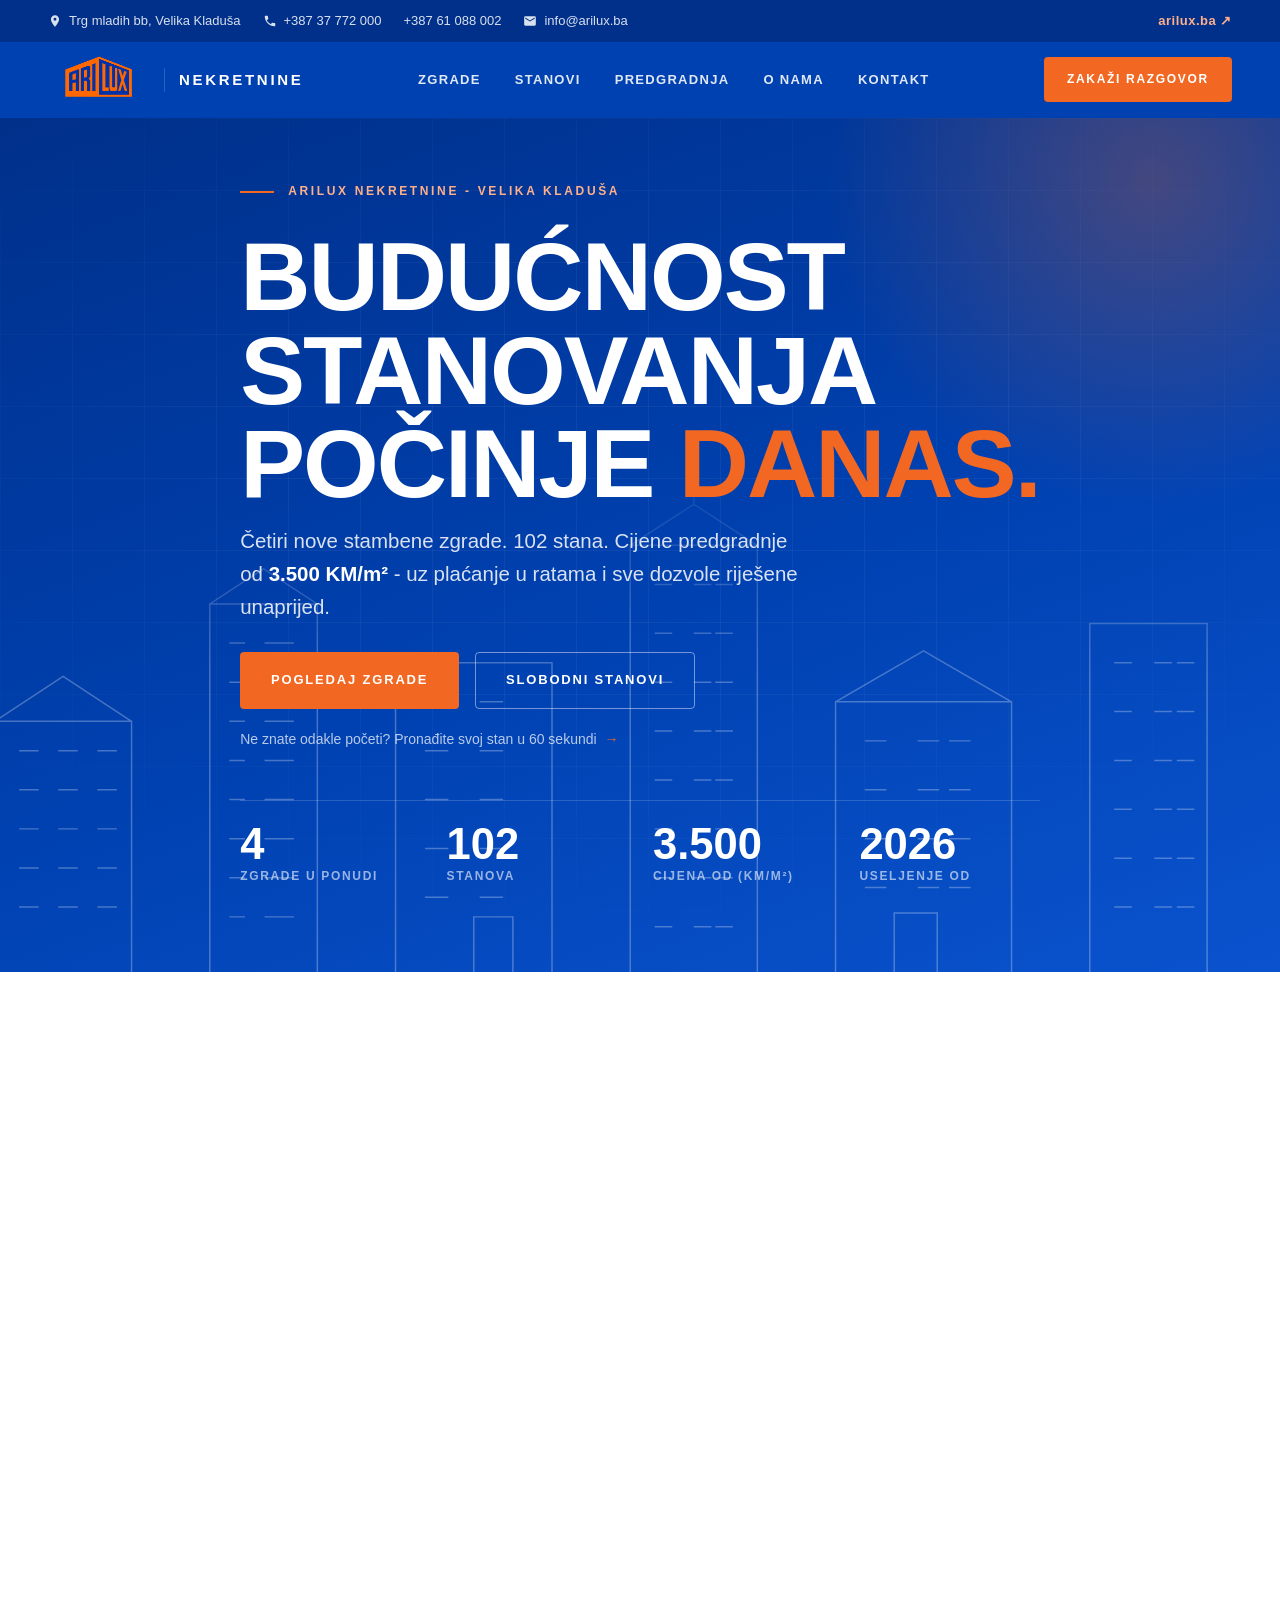
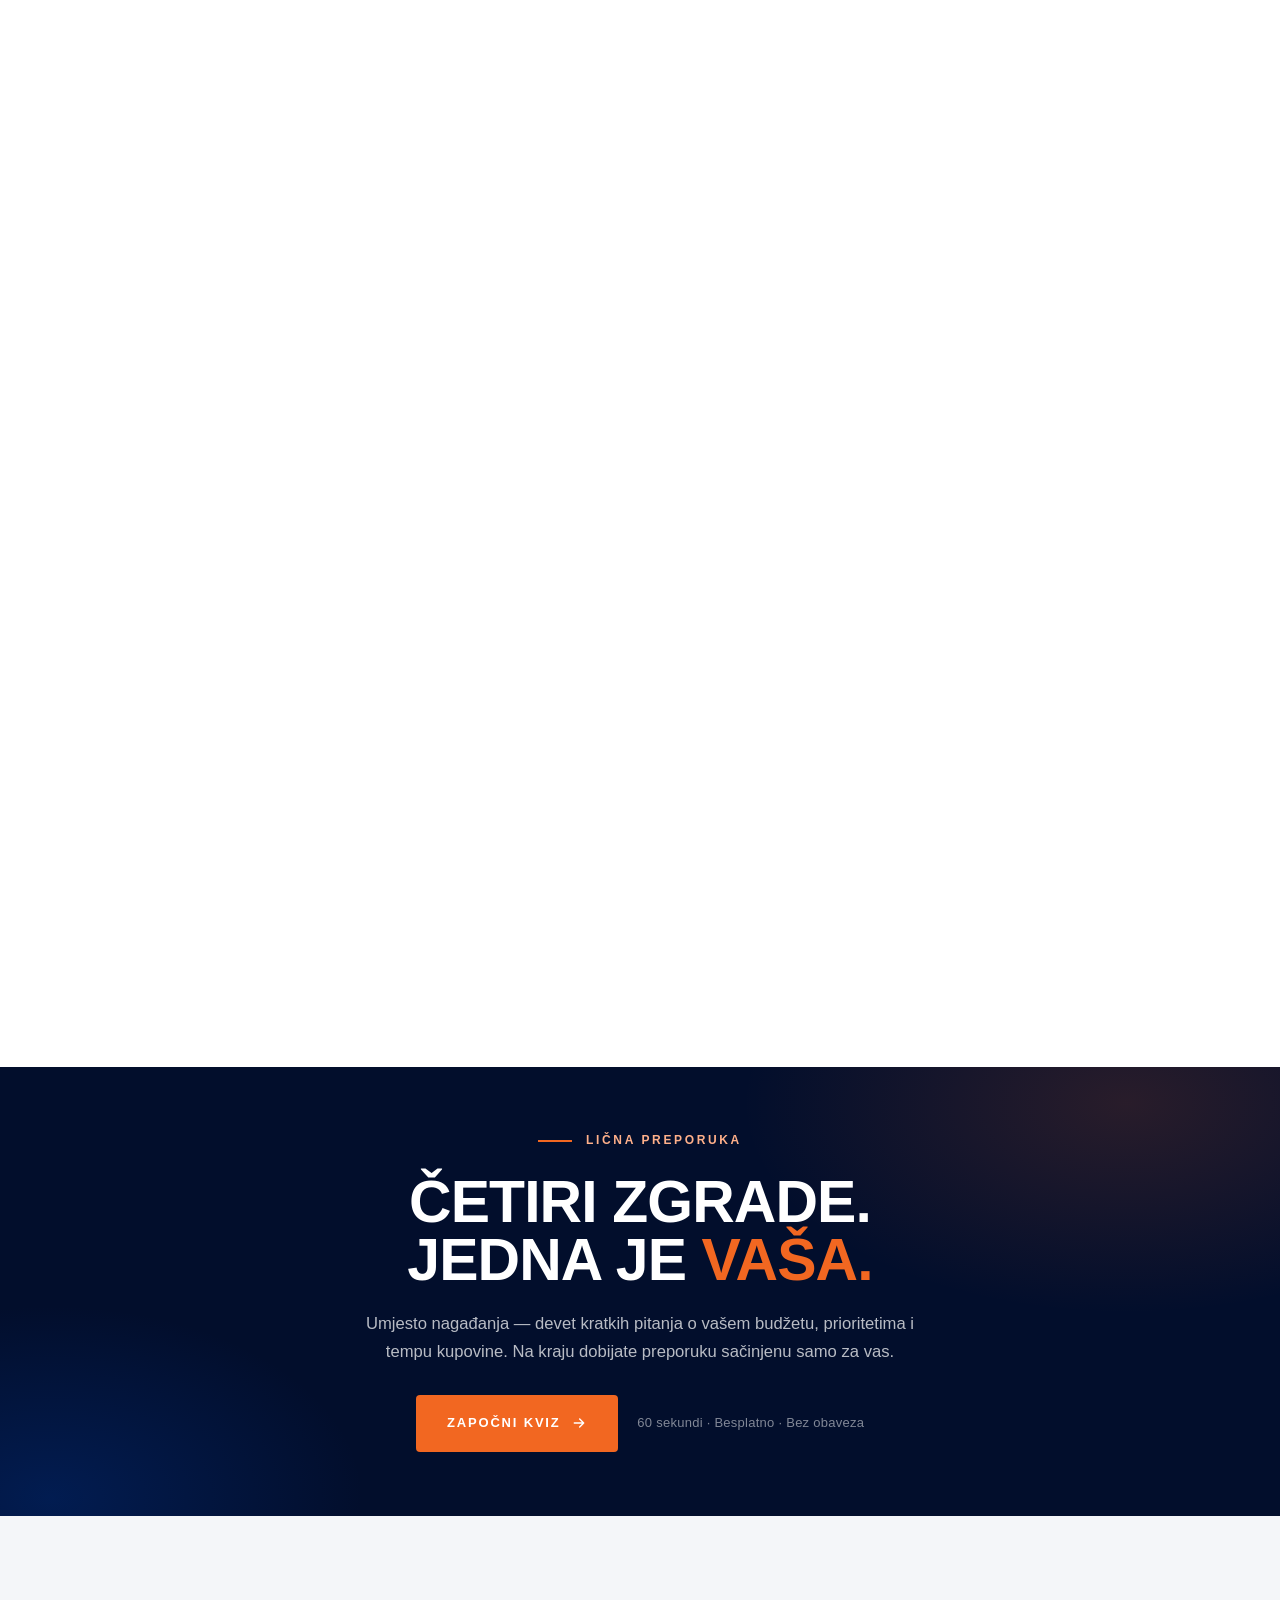
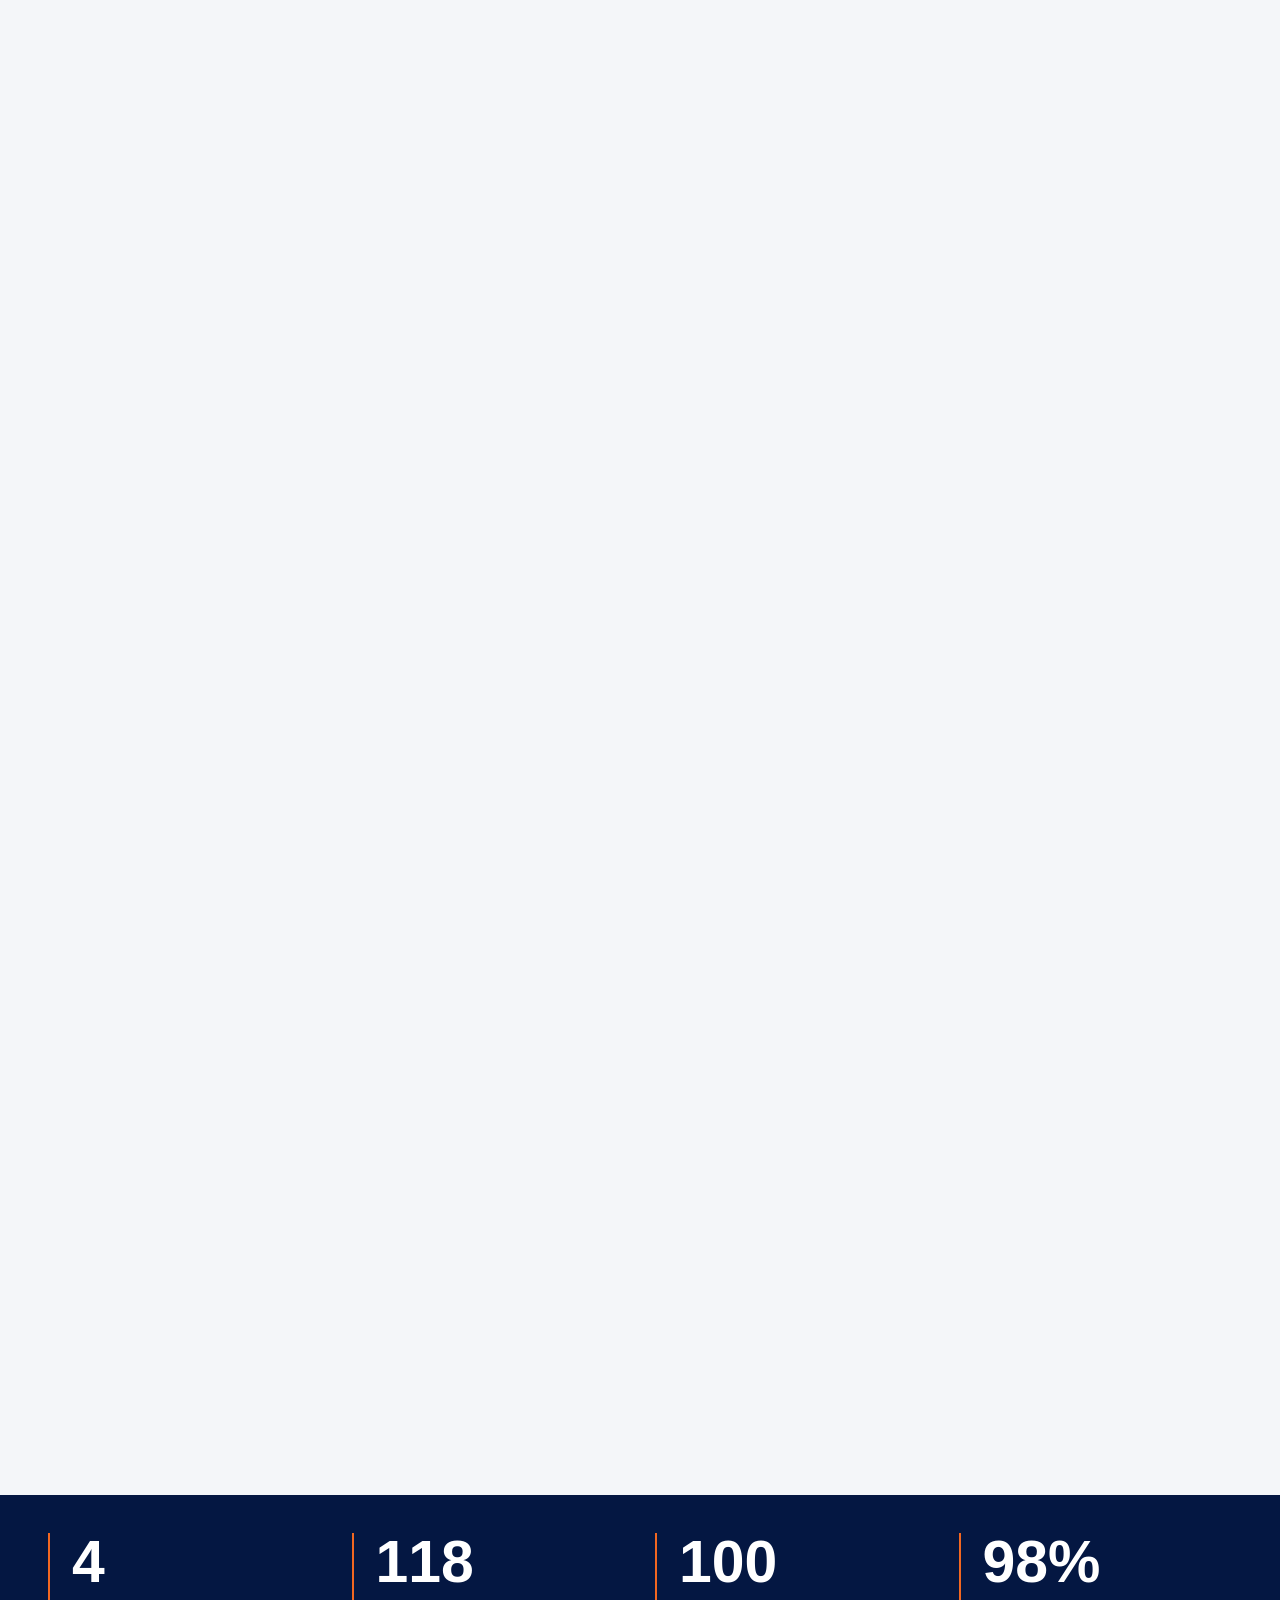
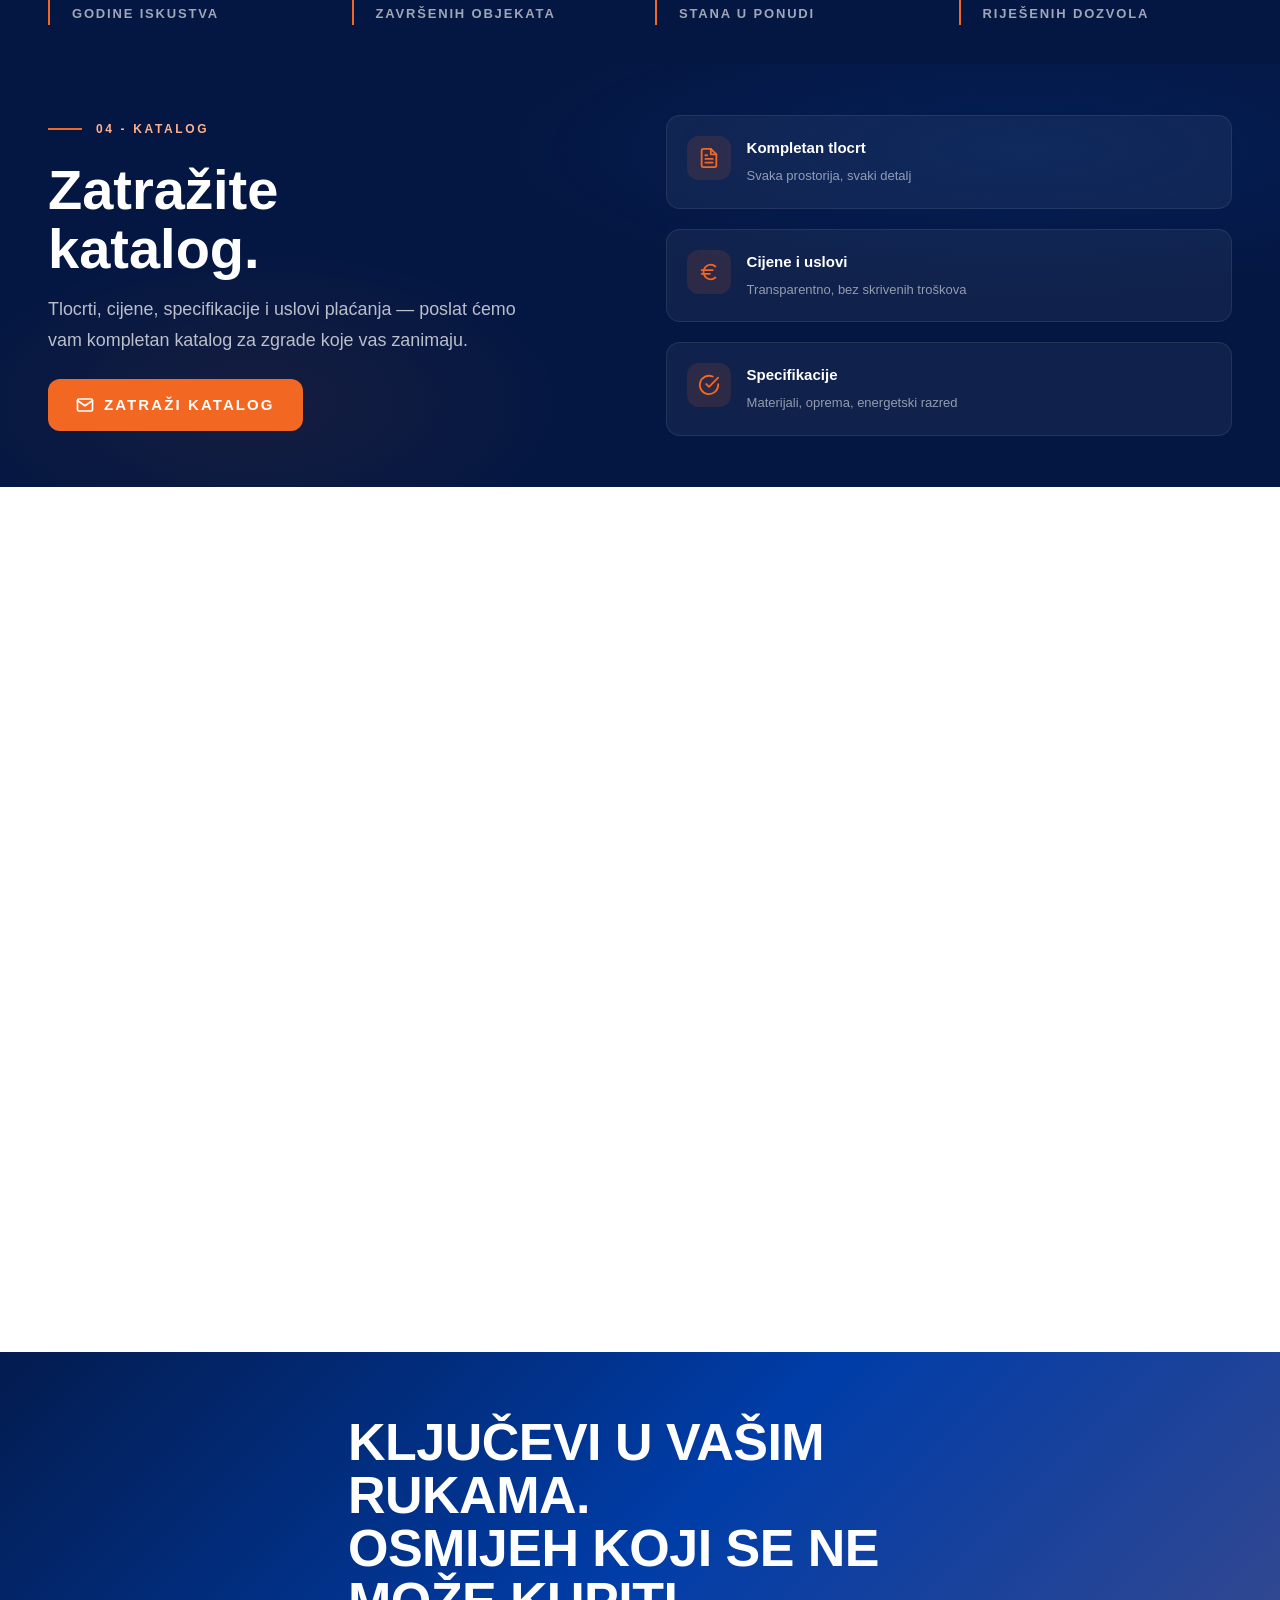
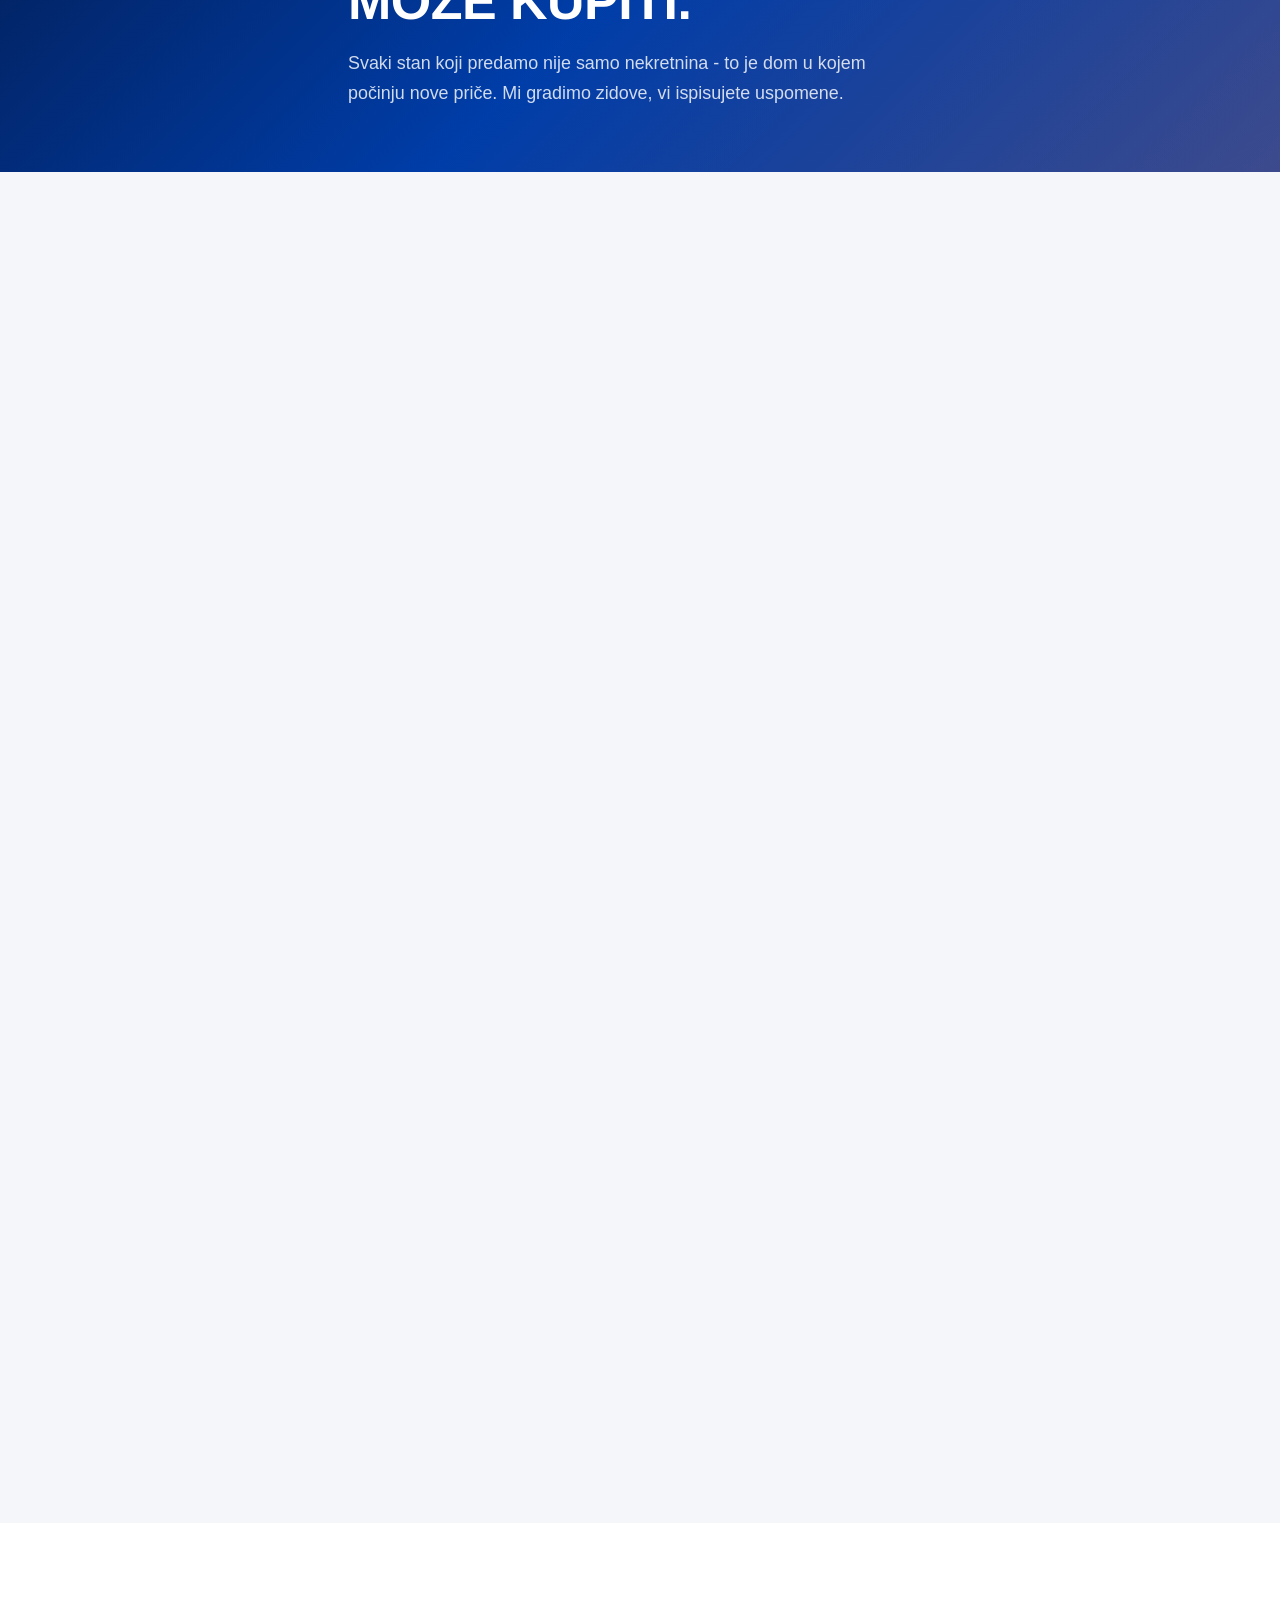
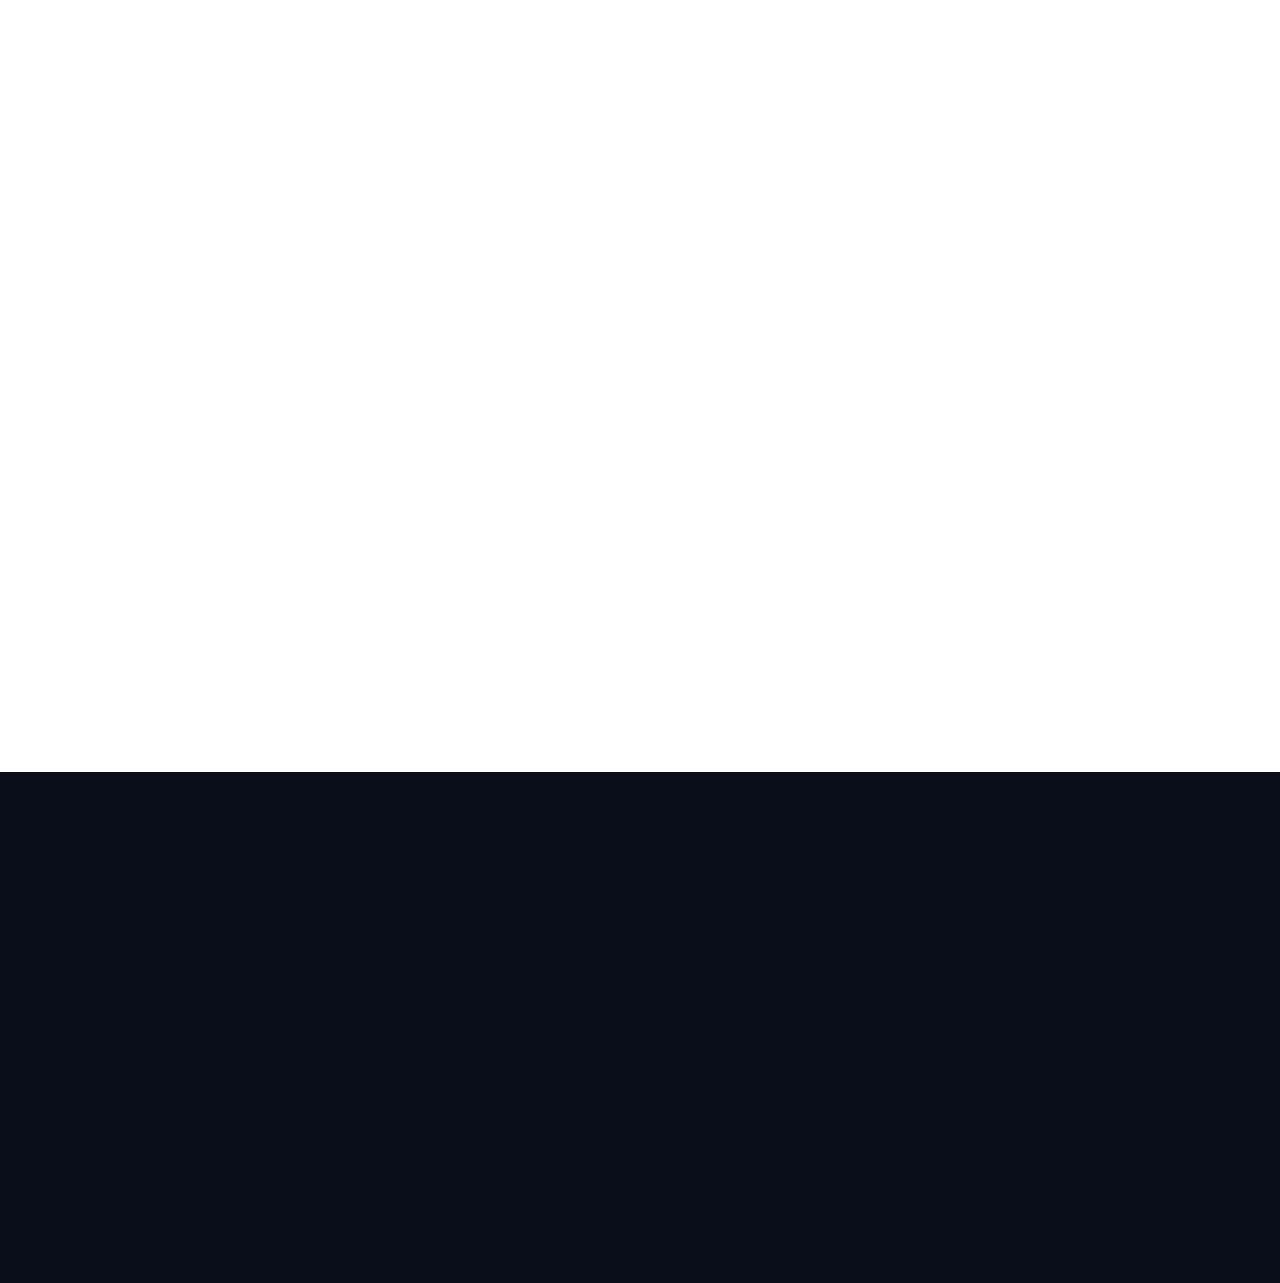
==== commit 5e428bc5: "Quiz interstitial: remove steps preview, centered statement layout" ====
--- a/index.html
+++ b/index.html
@@ -636,24 +636,14 @@
     <!-- ═══════════ KVIZ — LIČNA PREPORUKA ═══════════ -->
     <section class="quizcta" aria-labelledby="quizcta-title">
       <div class="quizcta__glow" aria-hidden="true"></div>
-      <div class="wrap quizcta__inner">
-        <div class="quizcta__main reveal">
-          <p class="kicker kicker--light">Lična preporuka</p>
-          <h2 class="quizcta__title" id="quizcta-title">Četiri zgrade.<br>Jedna je <em>vaša.</em></h2>
-          <p class="quizcta__lead">Umjesto nagađanja — devet kratkih pitanja o vašem budžetu, prioritetima i tempu kupovine. Na kraju dobijate preporuku sačinjenu samo za vas.</p>
-          <div class="quizcta__actions">
-            <a href="kviz.html" class="btn btn--orange quizcta__btn">Započni kviz<svg viewBox="0 0 24 24" width="16" height="16" fill="none" stroke="currentColor" stroke-width="2.2" stroke-linecap="round" stroke-linejoin="round" aria-hidden="true"><path d="M5 12h14M13 6l6 6-6 6"/></svg></a>
-            <p class="quizcta__meta">60 sekundi · Besplatno · Bez obaveza</p>
-          </div>
-        </div>
-        <ol class="quizcta__steps reveal" aria-label="Kako kviz funkcioniše">
-          <li><span>01</span>Koja zgrada vas privlači?</li>
-          <li><span>02</span>Šta vam je najbitnije?</li>
-          <li><span>03</span>Vaš budžet</li>
-          <li><span>04</span>Koliko soba trebate?</li>
-          <li class="quizcta__steps-more"><span>···</span>Iskustvo, tempo i svrha kupovine</li>
-          <li class="quizcta__steps-final"><span>09</span>Vaša preporuka</li>
-        </ol>
+      <div class="wrap quizcta__inner reveal">
+        <p class="kicker kicker--light">Lična preporuka</p>
+        <h2 class="quizcta__title" id="quizcta-title">Četiri zgrade.<br>Jedna je <em>vaša.</em></h2>
+        <p class="quizcta__lead">Umjesto nagađanja — devet kratkih pitanja o vašem budžetu, prioritetima i tempu kupovine. Na kraju dobijate preporuku sačinjenu samo za vas.</p>
+        <div class="quizcta__actions">
+          <a href="kviz.html" class="btn btn--orange quizcta__btn">Započni kviz<svg viewBox="0 0 24 24" width="16" height="16" fill="none" stroke="currentColor" stroke-width="2.2" stroke-linecap="round" stroke-linejoin="round" aria-hidden="true"><path d="M5 12h14M13 6l6 6-6 6"/></svg></a>
+          <p class="quizcta__meta">60 sekundi · Besplatno · Bez obaveza</p>
+        </div>
       </div>
     </section>
 
--- a/assets/css/styles.css
+++ b/assets/css/styles.css
@@ -3199,11 +3199,11 @@
 }
 .quizcta__inner {
   position: relative;
-  display: grid;
-  grid-template-columns: 1.08fr .92fr;
-  gap: clamp(32px, 4.5vw, 72px);
-  align-items: center;
-}
+  max-width: 720px;
+  margin-inline: auto;
+  text-align: center;
+}
+.quizcta__inner .kicker { justify-content: center; }
 .quizcta__title {
   font-family: var(--font-d);
   font-variation-settings: 'wdth' 118;
@@ -3219,12 +3219,13 @@
   font-size: clamp(15px, 1.3vw, 17px);
   line-height: 1.65;
   color: var(--text-secondary-dark);
-  max-width: 520px;
-  margin-bottom: 30px;
+  max-width: 560px;
+  margin: 0 auto 30px;
 }
 .quizcta__actions {
   display: flex;
   align-items: center;
+  justify-content: center;
   gap: 20px;
   flex-wrap: wrap;
 }
@@ -3236,36 +3237,6 @@
   color: var(--text-tertiary-dark);
   letter-spacing: .02em;
 }
-
-/* Steps preview — the journey, in the site's own numbering */
-.quizcta__steps {
-  border-top: 1px solid var(--line-light);
-}
-.quizcta__steps li {
-  display: flex;
-  align-items: baseline;
-  gap: 18px;
-  padding: 13px 0;
-  border-bottom: 1px solid var(--line-light);
-  font-size: 15px;
-  font-weight: 500;
-  color: rgba(255,255,255,.82);
-}
-.quizcta__steps li span {
-  font-family: var(--font-d);
-  font-weight: 800;
-  font-size: 13px;
-  letter-spacing: .08em;
-  color: var(--text-tertiary-dark);
-  flex: none;
-  width: 26px;
-}
-.quizcta__steps-more { color: var(--text-tertiary-dark); font-size: 13.5px; }
-.quizcta__steps-final {
-  color: #fff;
-  font-weight: 700;
-}
-.quizcta__steps-final span { color: var(--orange); }
 
 /* ── Concierge card ──────────────────────────────────────────── */
 .quizfab {
@@ -3392,14 +3363,9 @@
 }
 
 /* ── Responsive ──────────────────────────────────────────────── */
-@media (max-width: 900px) {
-  .quizcta__inner { grid-template-columns: 1fr; gap: 36px; }
-  .quizcta__steps { max-width: 480px; }
-}
-
 @media (max-width: 640px) {
   .hero__quiz { margin: -18px 0 40px; text-align: center; }
-  .quizcta__actions { flex-direction: column; align-items: stretch; text-align: center; }
+  .quizcta__actions { flex-direction: column; gap: 14px; }
   .quizcta__btn { width: 100%; }
   .quizfab {
     left: 12px;
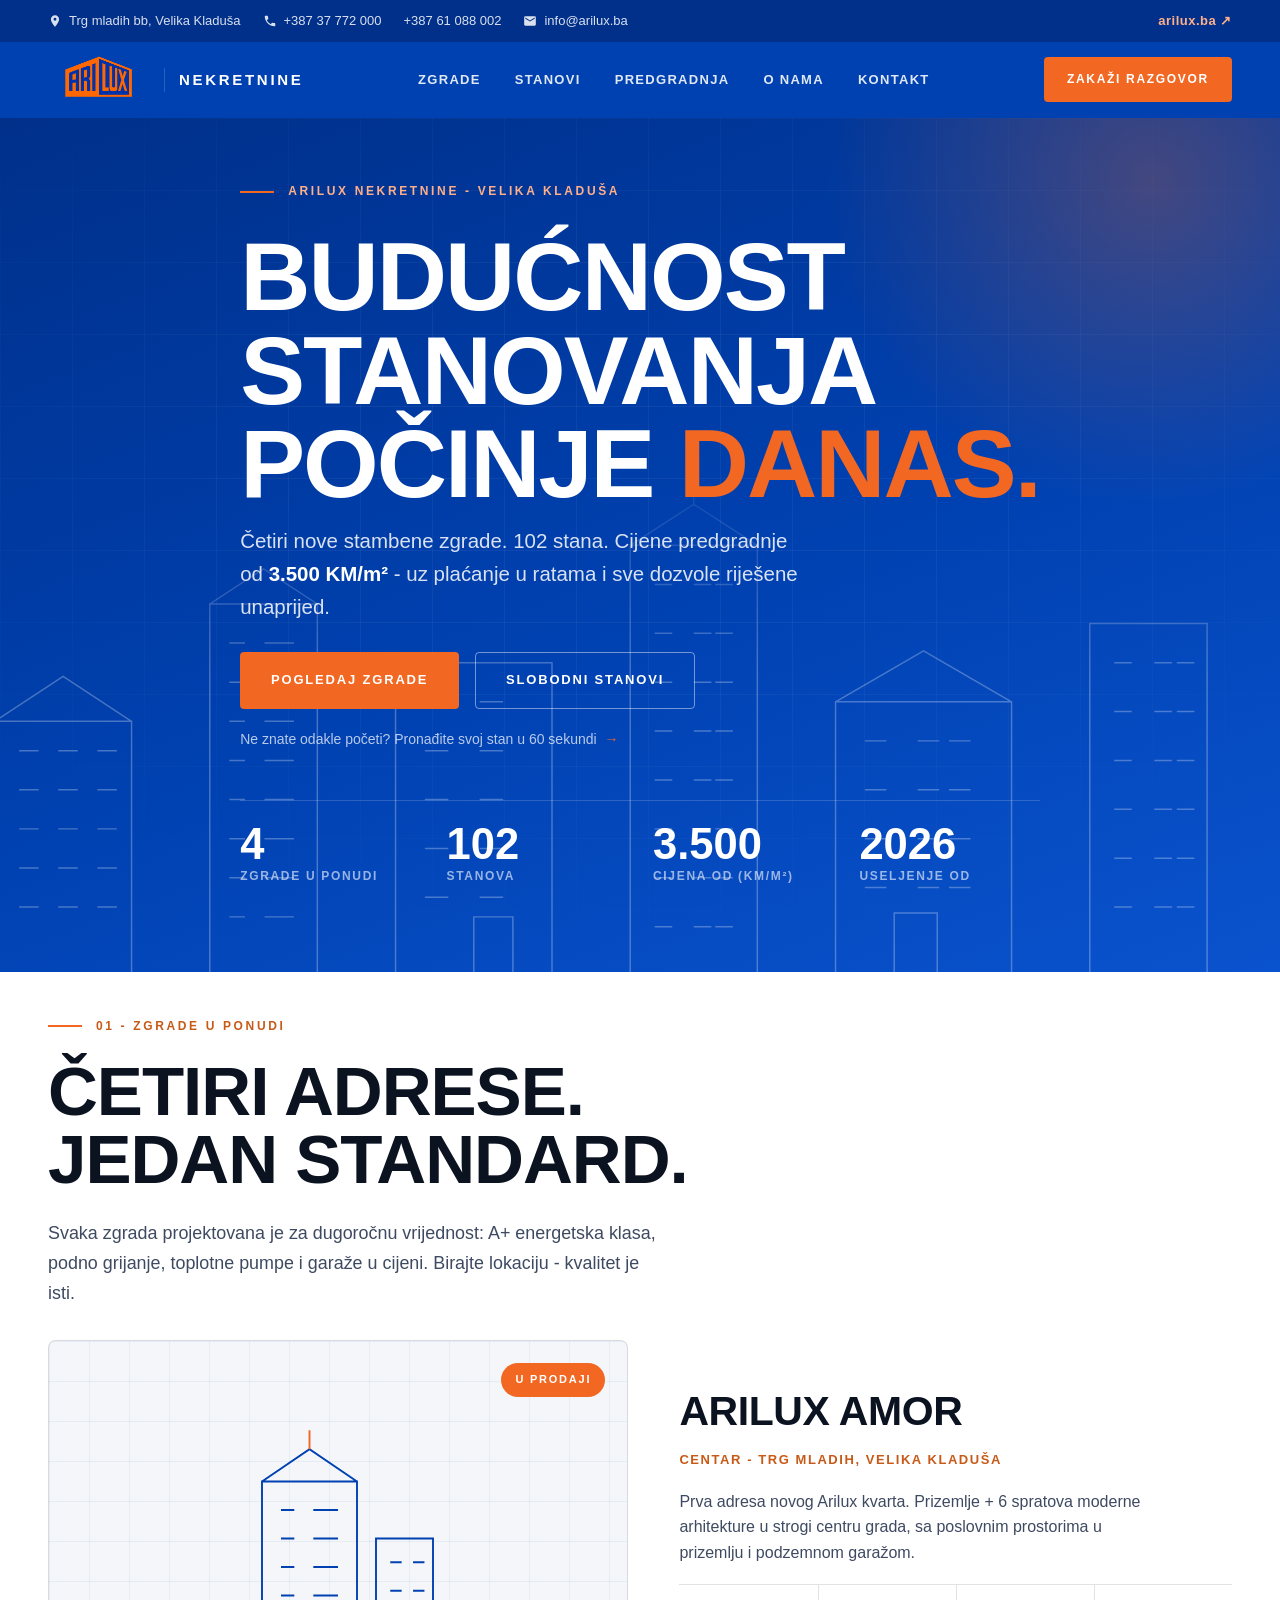
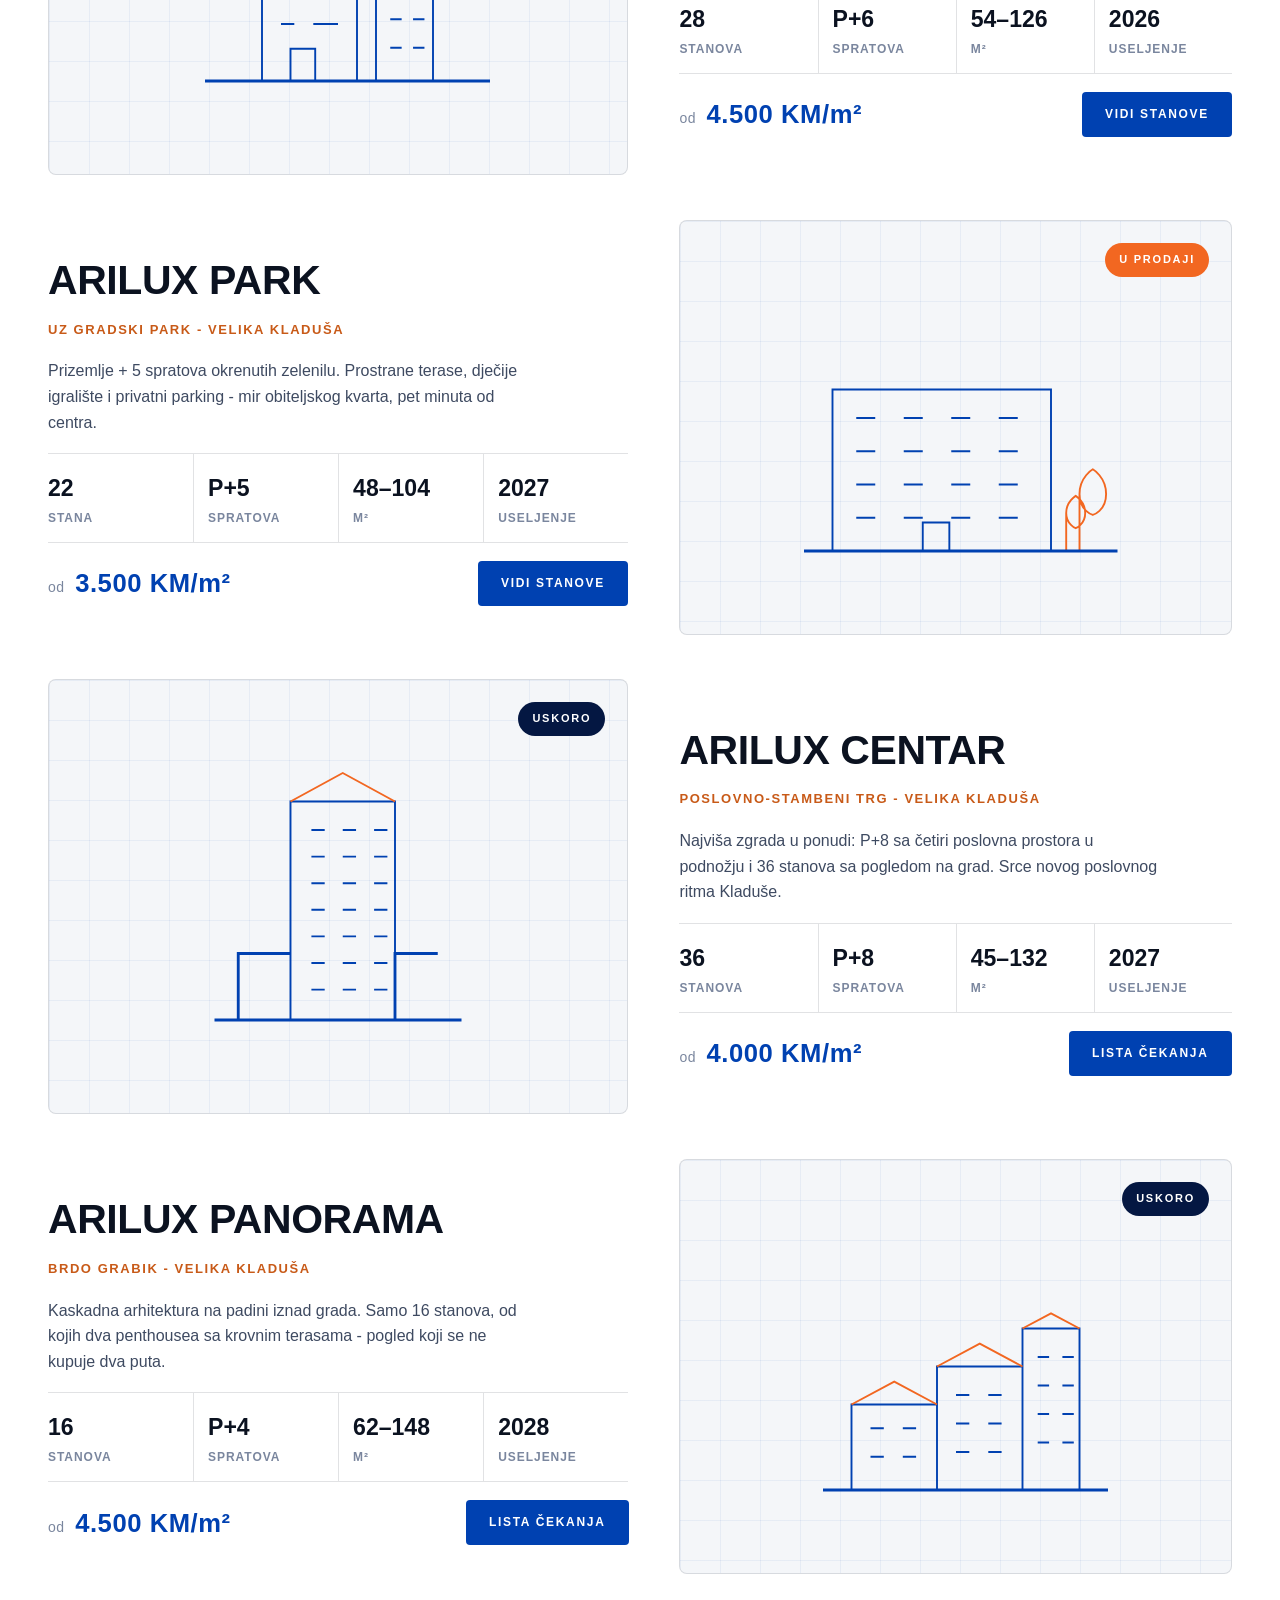
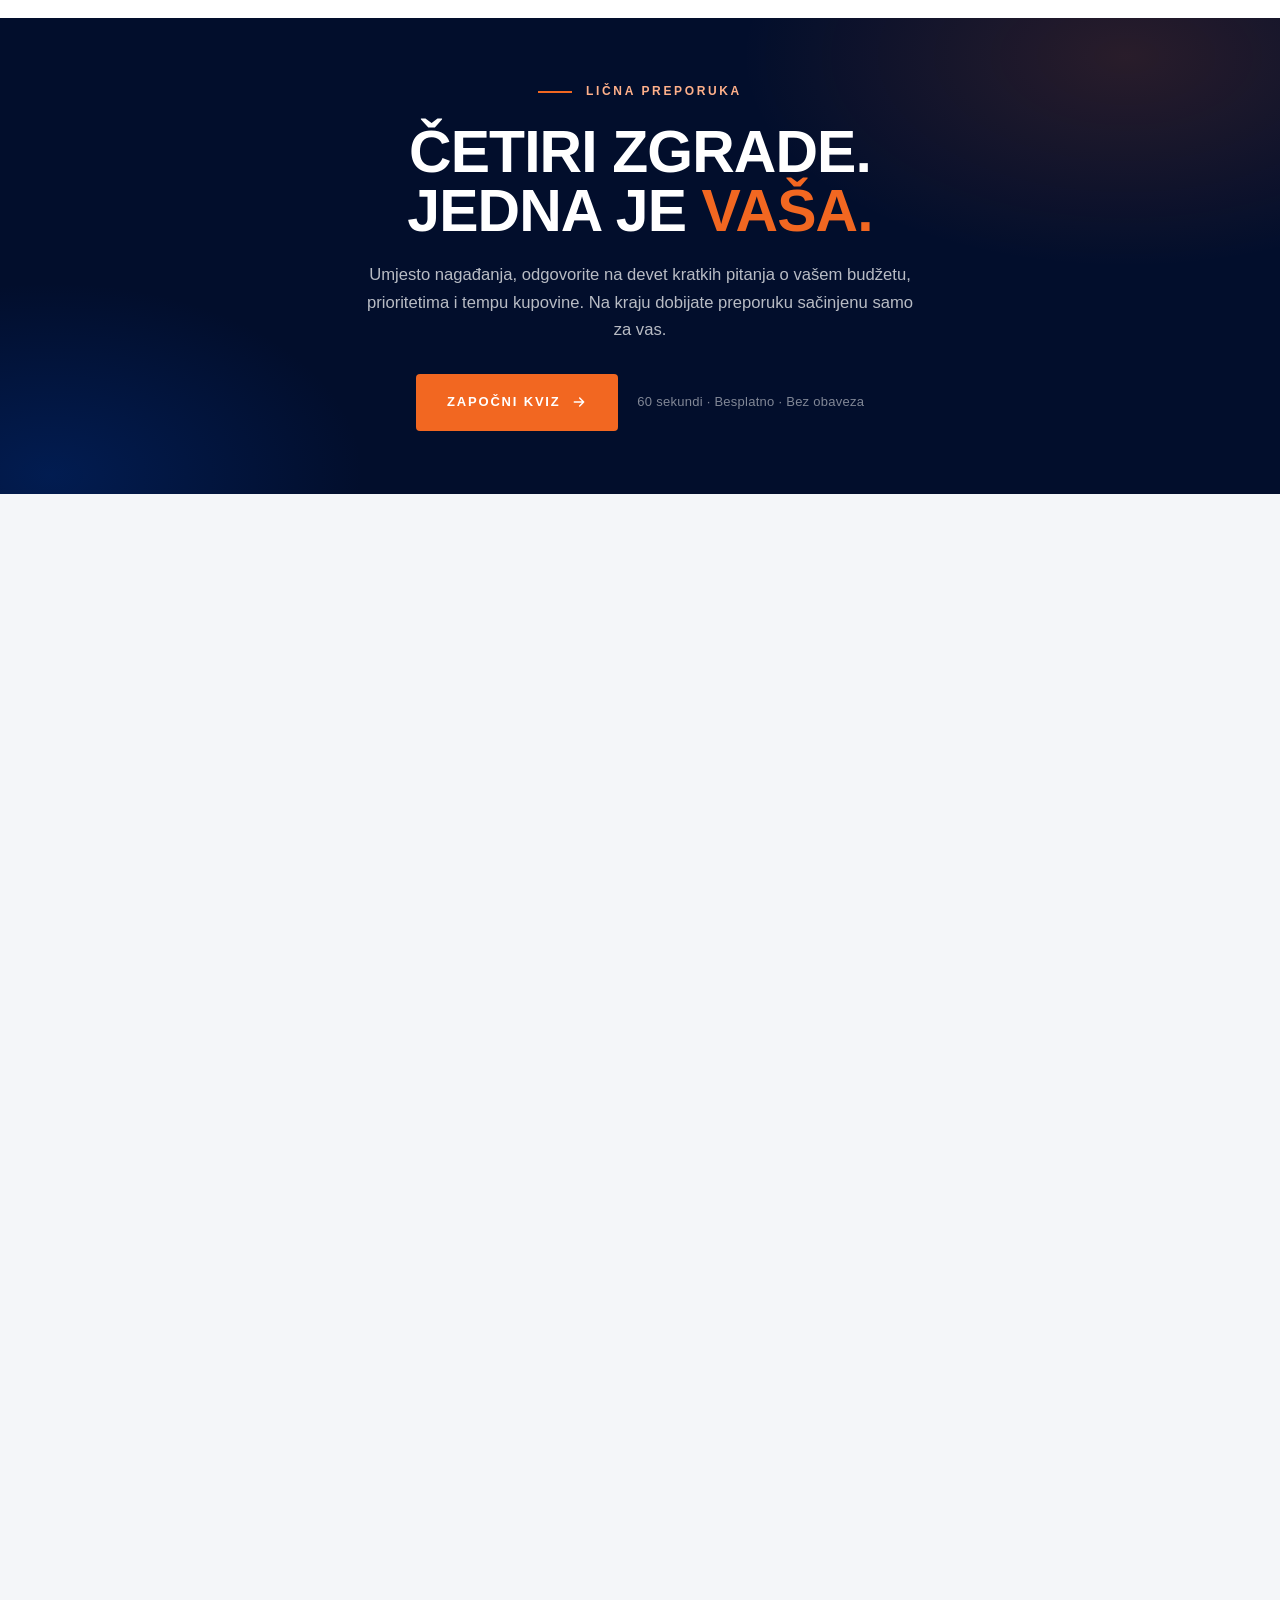
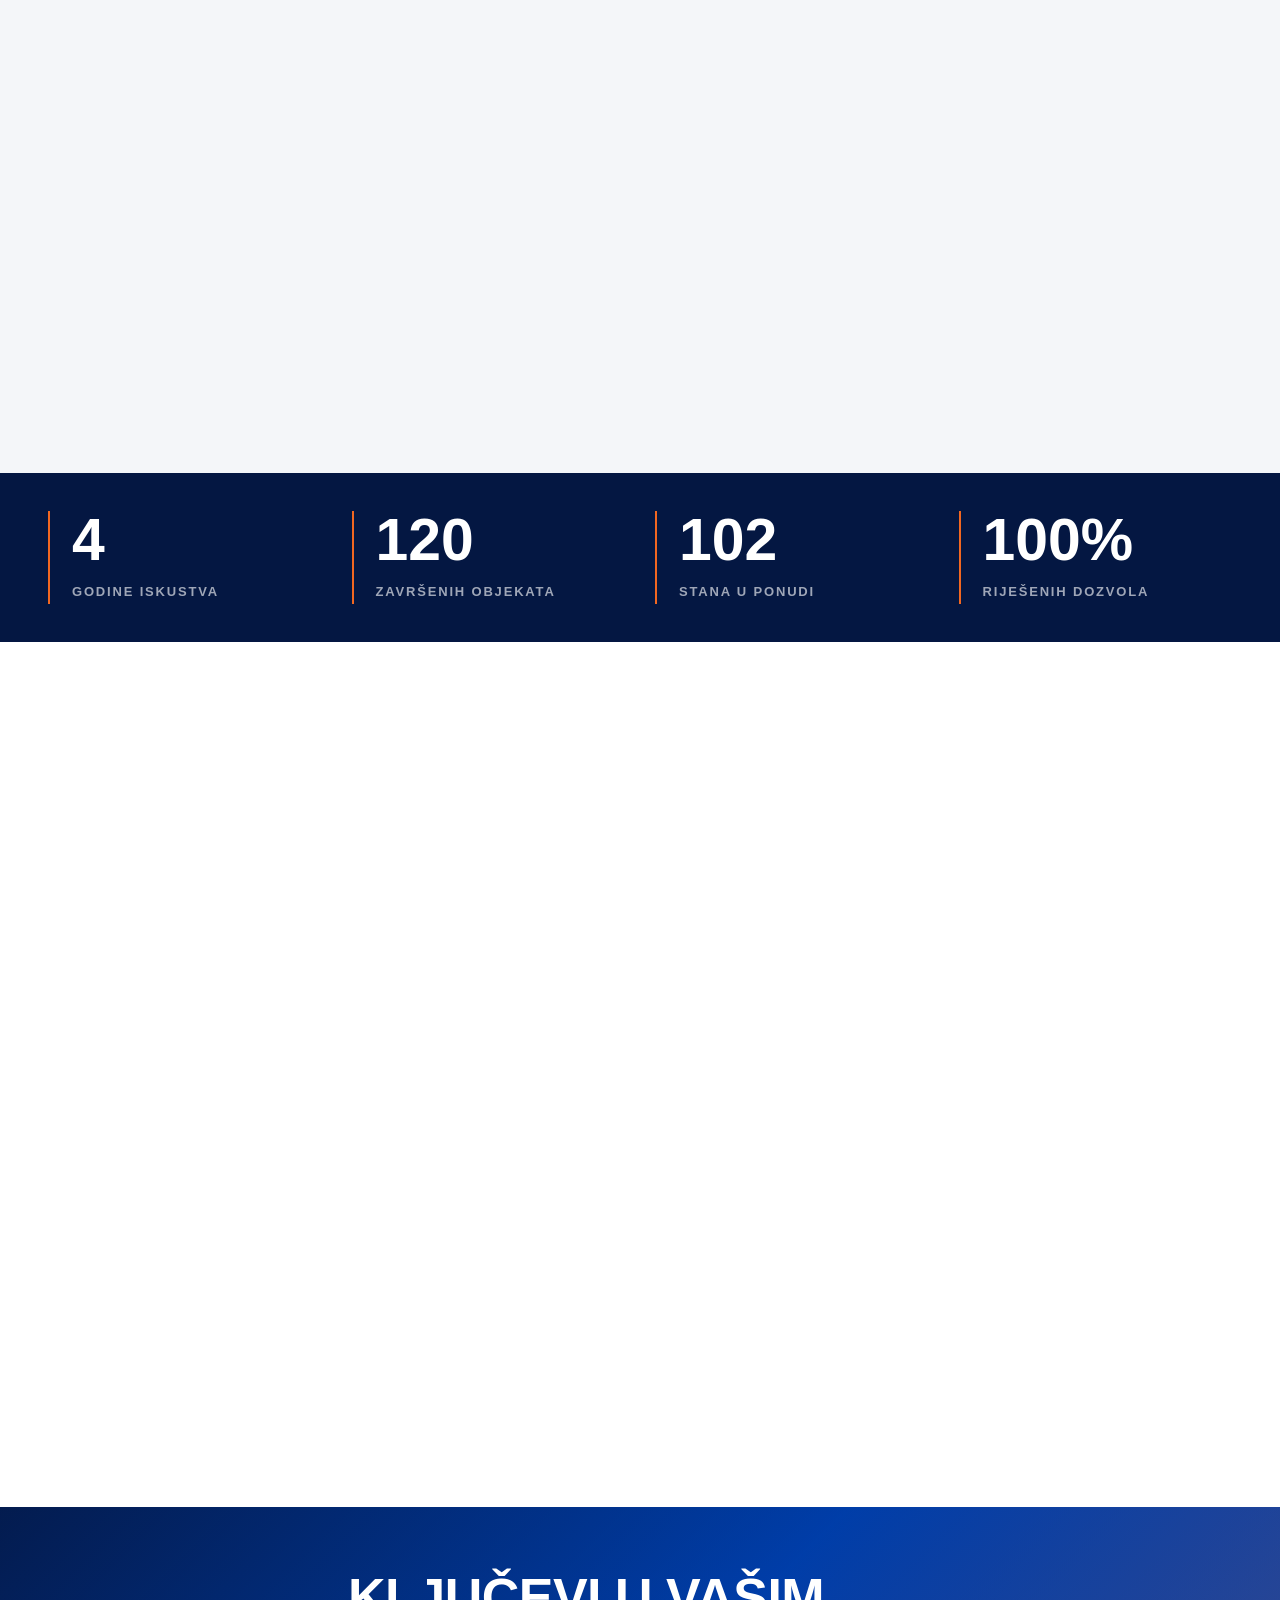
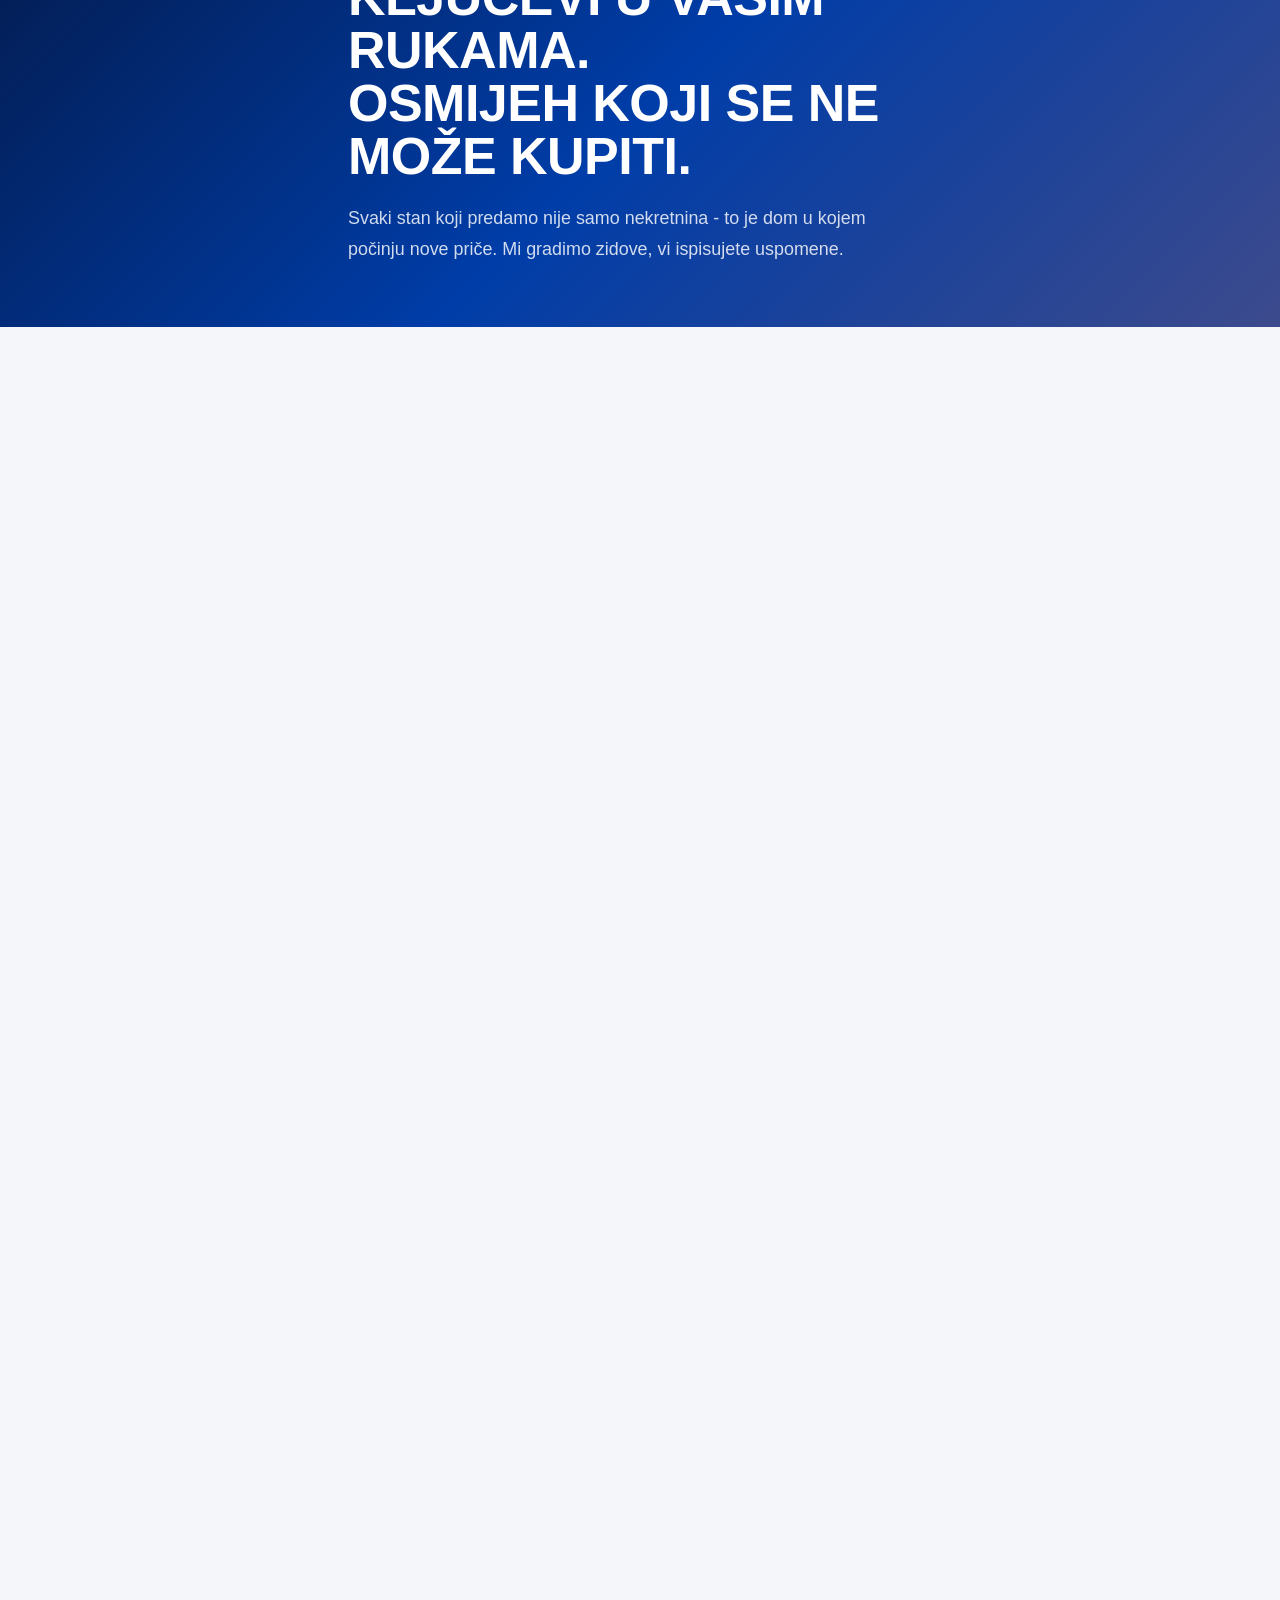
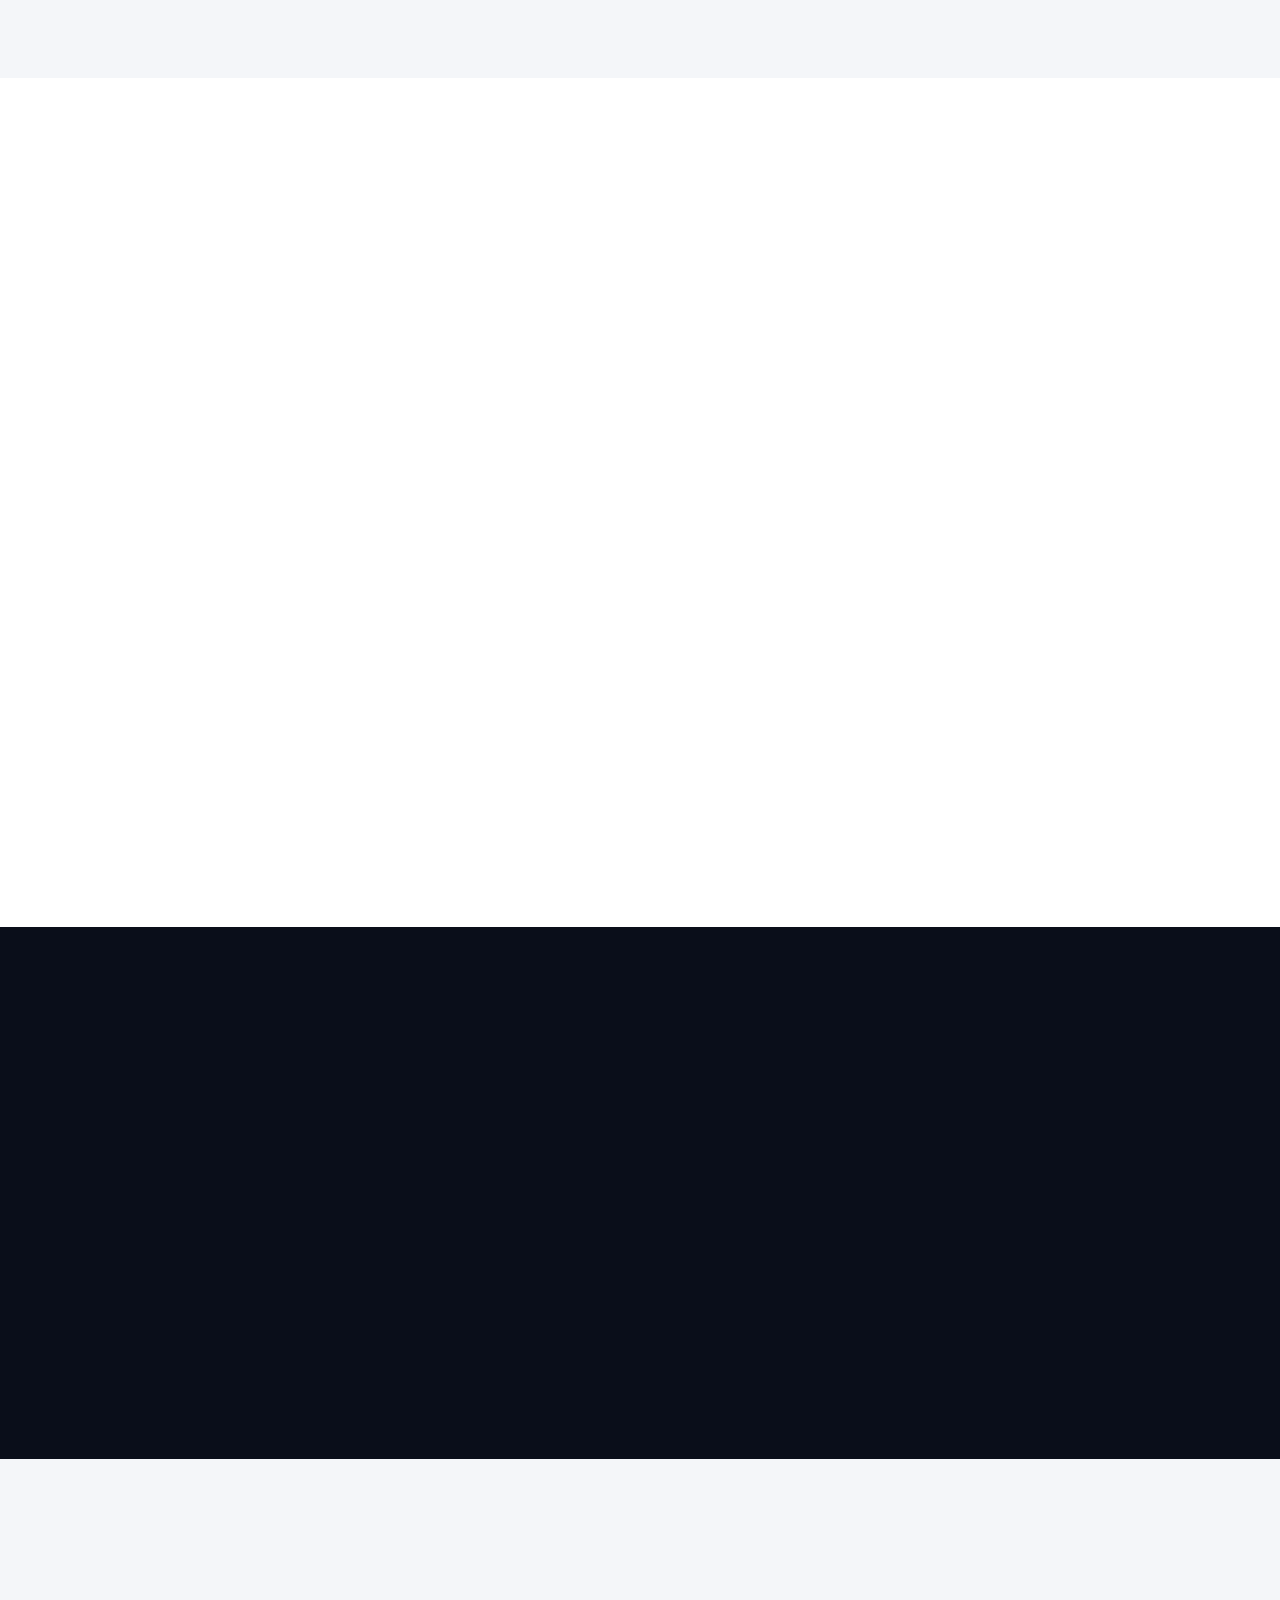
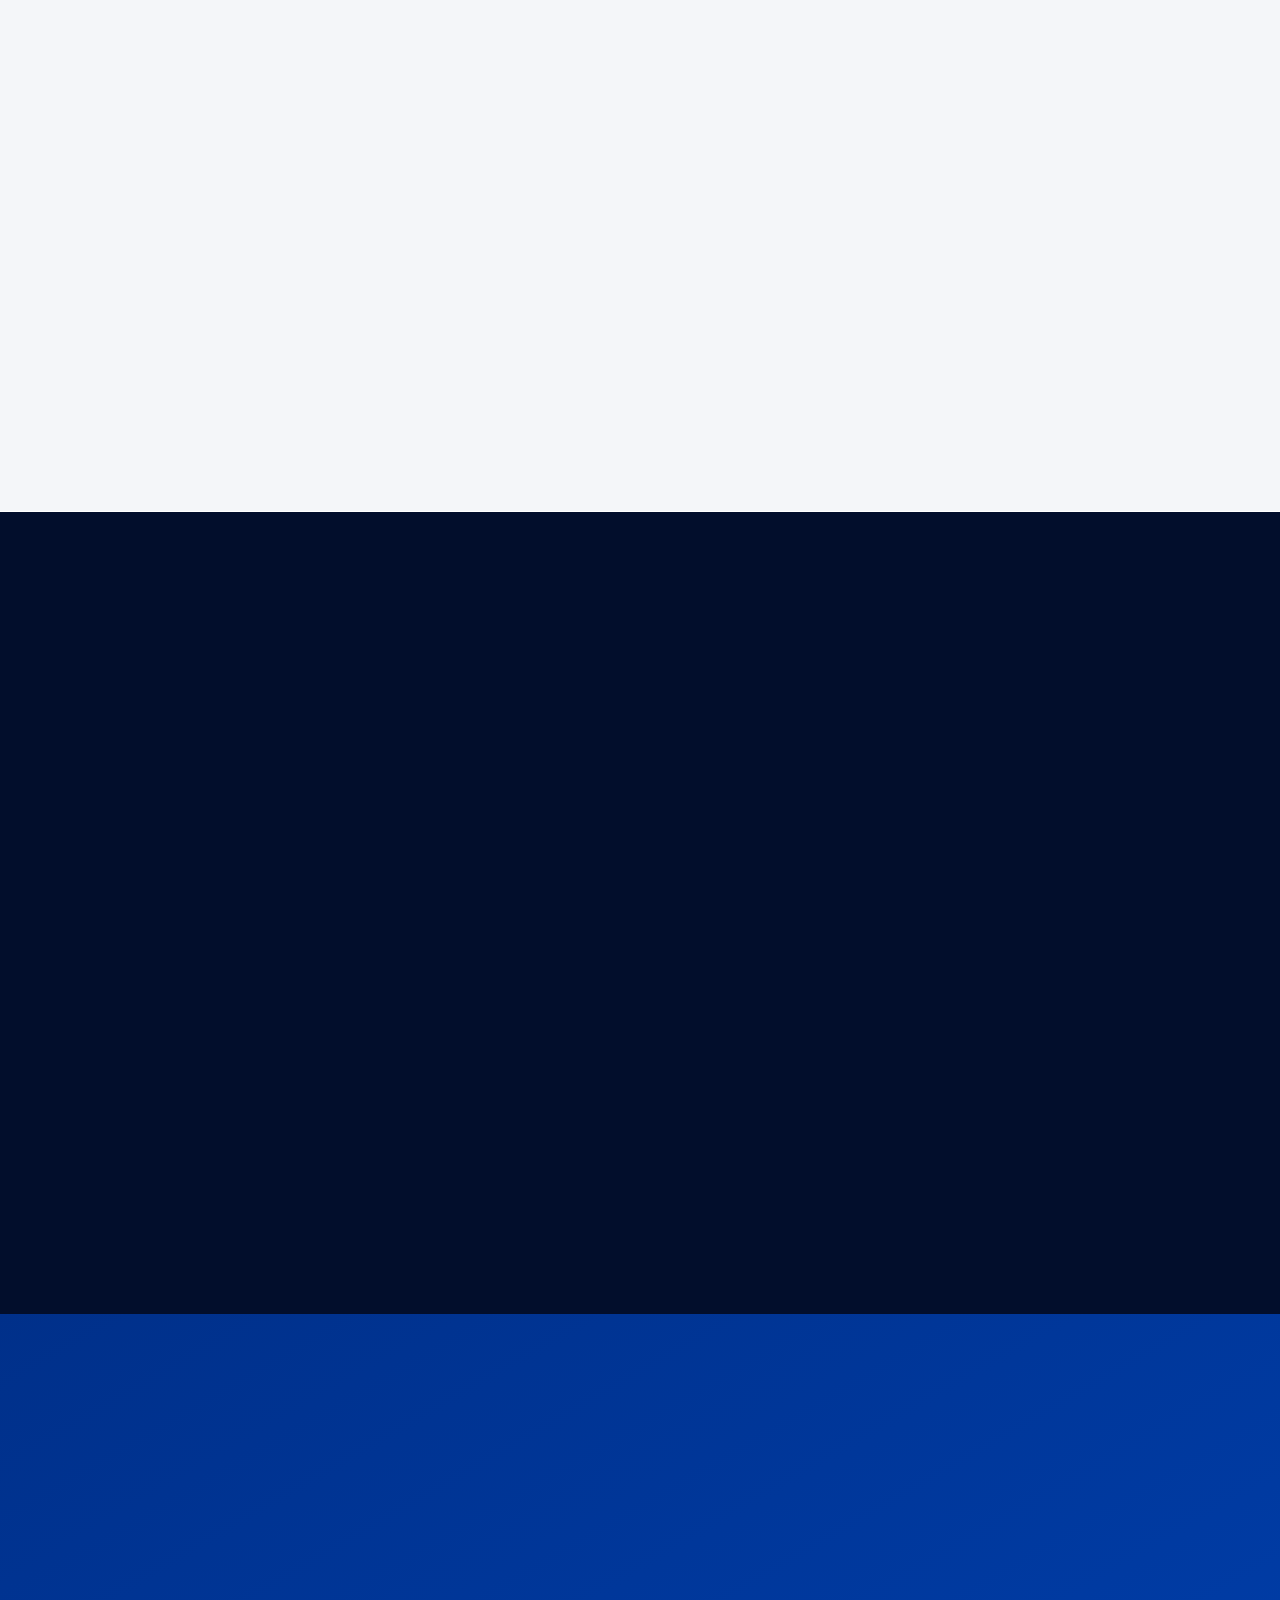
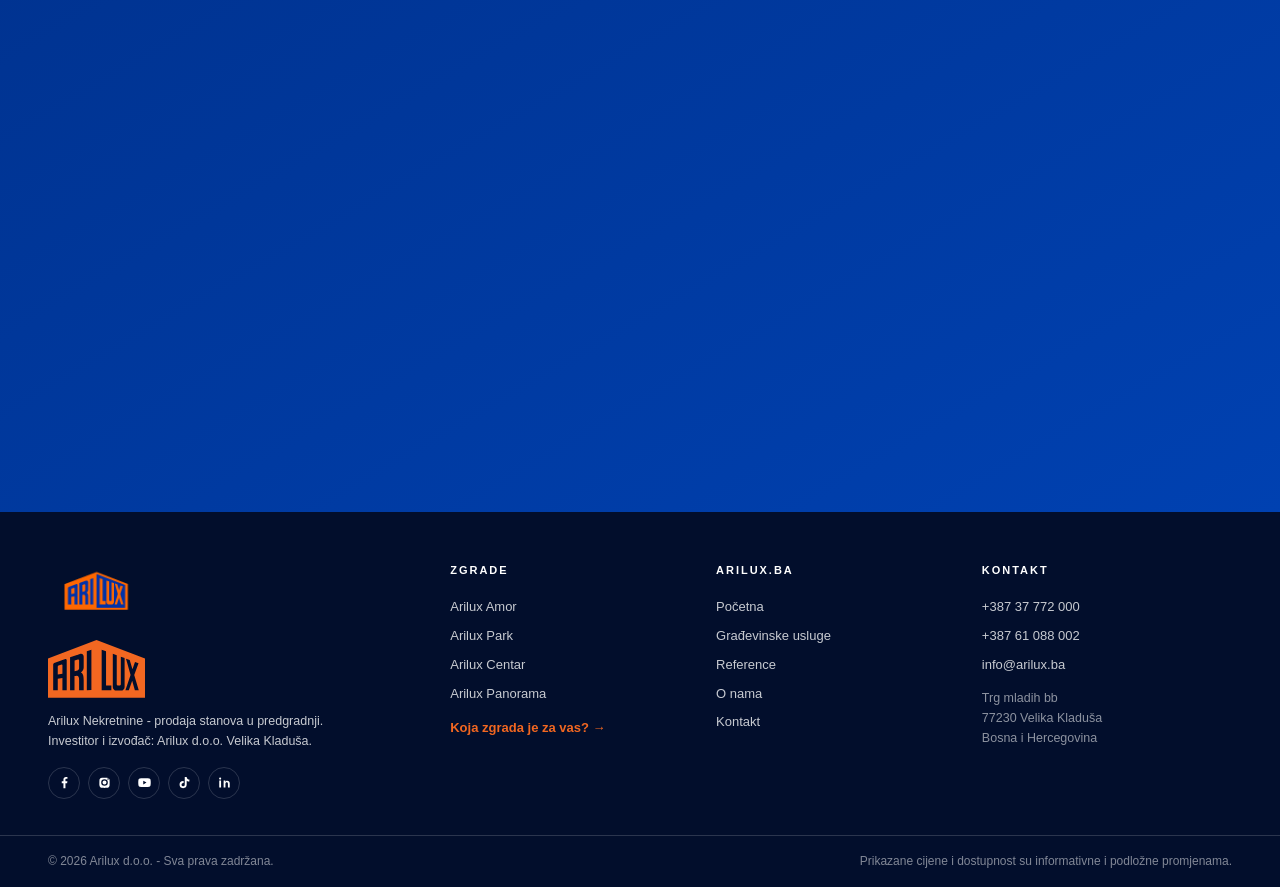
==== commit 54fc1041: "Remove catalog section (backed up), renumber sections, strip all em dashes" ====
--- a/index.html
+++ b/index.html
@@ -3,9 +3,9 @@
 <head>
   <meta charset="UTF-8">
   <meta name="viewport" content="width=device-width, initial-scale=1">
-  <title>Arilux Nekretnine — Stanovi predgradnja Velika Kladuša</title>
+  <title>Arilux Nekretnine | Stanovi predgradnja Velika Kladuša</title>
   <script>if('scrollRestoration' in history)history.scrollRestoration='manual';addEventListener('pageshow',function(){scrollTo(0,0);});</script>
-  <meta name="description" content="102 stana u 4 nove zgrade. Arilux Nekretnine — predgradnja od 3.500 KM/m², plaćanje u ratama, A+ energetski standard. Velika Kladuša.">
+  <meta name="description" content="102 stana u 4 nove zgrade. Predgradnja od 3.500 KM/m², plaćanje u ratama, A+ energetski standard. Velika Kladuša.">
   <meta name="robots" content="index, follow">
   <meta name="dateModified" content="2026-07-23">
   <link rel="canonical" href="https://ocjenime.github.io/arilux-nekretnine/">
@@ -315,7 +315,7 @@
   {
     "@context": "https://schema.org",
     "@type": "Product",
-    "name": "Arilux Amor — Stan u predgradnji",
+    "name": "Arilux Amor - Stan u predgradnji",
     "description": "Poslovno-stambeni objekat P+6, 28 stanova, centar Trg mladih, Velika Kladuša. Cijena od 4.500 KM/m².",
     "brand": { "@type": "Organization", "name": "Arilux d.o.o." },
     "offers": {
@@ -338,7 +338,7 @@
   {
     "@context": "https://schema.org",
     "@type": "Product",
-    "name": "Arilux Park — Stan u predgradnji",
+    "name": "Arilux Park - Stan u predgradnji",
     "description": "Stambeni objekat P+5, 22 stana, uz gradski park, Velika Kladuša. Cijena od 3.500 KM/m².",
     "brand": { "@type": "Organization", "name": "Arilux d.o.o." },
     "offers": {
@@ -354,7 +354,7 @@
   {
     "@context": "https://schema.org",
     "@type": "Product",
-    "name": "Arilux Centar — Stan u predgradnji",
+    "name": "Arilux Centar - Stan u predgradnji",
     "description": "Poslovno-stambeni objekat P+8, 36 stanova, poslovno-stambeni trg, Velika Kladuša. Cijena od 4.000 KM/m².",
     "brand": { "@type": "Organization", "name": "Arilux d.o.o." },
     "offers": {
@@ -370,7 +370,7 @@
   {
     "@context": "https://schema.org",
     "@type": "Product",
-    "name": "Arilux Panorama — Stan u predgradnji",
+    "name": "Arilux Panorama - Stan u predgradnji",
     "description": "Stambeni objekat P+4, 16 stanova, brdo Grabik, Velika Kladuša. Cijena od 4.500 KM/m².",
     "brand": { "@type": "Organization", "name": "Arilux d.o.o." },
     "offers": {
@@ -385,7 +385,7 @@
 </head>
 <body>
 
-  <!-- ═══════════ SKIP LINK — WCAG 2.4.1 ═══════════ -->
+  <!-- ═══════════ SKIP LINK - WCAG 2.4.1 ═══════════ -->
   <a href="#main-content" class="skip-link">Preskoči na glavni sadržaj</a>
 
   <!-- ═══════════ TOPBAR - isti sadržaj kao arilux.ba ═══════════ -->
@@ -447,7 +447,7 @@
     </nav>
     <a href="kviz.html" class="mobilemenu__quiz">
       <span class="mobilemenu__quiz-label">Lična preporuka</span>
-      <span class="mobilemenu__quiz-text">Pronađite svoj stan — kviz od 60 sekundi</span>
+      <span class="mobilemenu__quiz-text">Pronađite svoj stan uz kviz od 60 sekundi</span>
       <svg viewBox="0 0 24 24" width="18" height="18" fill="none" stroke="currentColor" stroke-width="2.2" stroke-linecap="round" stroke-linejoin="round" aria-hidden="true"><path d="M5 12h14M13 6l6 6-6 6"/></svg>
     </a>
     <div class="mobilemenu__foot">
@@ -633,13 +633,13 @@
       </div>
     </section>
 
-    <!-- ═══════════ KVIZ — LIČNA PREPORUKA ═══════════ -->
+    <!-- ═══════════ KVIZ - LIČNA PREPORUKA ═══════════ -->
     <section class="quizcta" aria-labelledby="quizcta-title">
       <div class="quizcta__glow" aria-hidden="true"></div>
       <div class="wrap quizcta__inner reveal">
         <p class="kicker kicker--light">Lična preporuka</p>
         <h2 class="quizcta__title" id="quizcta-title">Četiri zgrade.<br>Jedna je <em>vaša.</em></h2>
-        <p class="quizcta__lead">Umjesto nagađanja — devet kratkih pitanja o vašem budžetu, prioritetima i tempu kupovine. Na kraju dobijate preporuku sačinjenu samo za vas.</p>
+        <p class="quizcta__lead">Umjesto nagađanja, odgovorite na devet kratkih pitanja o vašem budžetu, prioritetima i tempu kupovine. Na kraju dobijate preporuku sačinjenu samo za vas.</p>
         <div class="quizcta__actions">
           <a href="kviz.html" class="btn btn--orange quizcta__btn">Započni kviz<svg viewBox="0 0 24 24" width="16" height="16" fill="none" stroke="currentColor" stroke-width="2.2" stroke-linecap="round" stroke-linejoin="round" aria-hidden="true"><path d="M5 12h14M13 6l6 6-6 6"/></svg></a>
           <p class="quizcta__meta">60 sekundi · Besplatno · Bez obaveza</p>
@@ -832,158 +832,11 @@
       </div>
     </section>
 
-    <!-- ═══════════ KATALOZI - Premium selector ═══════════ -->
-    <section class="catalogs" aria-label="Zatražite katalog" id="katalog">
-      <div class="catalogs__bg"></div>
-      <div class="wrap catalogs__inner">
-        <div class="catalogs__content reveal">
-          <p class="kicker kicker--light">04 - Katalog</p>
-          <h2 class="catalogs__title">Zatražite<br>katalog.</h2>
-          <p class="catalogs__lead">Tlocrti, cijene, specifikacije i uslovi plaćanja — poslat ćemo vam kompletan katalog za zgrade koje vas zanimaju.</p>
-          <button class="btn btn--catalog" id="catalogRequestBtn" type="button">
-            <svg viewBox="0 0 24 24" fill="none" stroke="currentColor" stroke-width="2.2" stroke-linecap="round" stroke-linejoin="round" width="18" height="18"><path d="M4 4h16c1.1 0 2 .9 2 2v12c0 1.1-.9 2-2 2H4c-1.1 0-2-.9-2-2V6c0-1.1.9-2 2-2z"/><polyline points="22,6 12,13 2,6"/></svg>
-            <span>Zatraži katalog</span>
-          </button>
-        </div>
-        <div class="catalogs__benefits reveal">
-          <div class="catalogs__benefit">
-            <div class="catalogs__benefit-icon">
-              <svg viewBox="0 0 24 24" fill="none" stroke="currentColor" stroke-width="2" stroke-linecap="round" stroke-linejoin="round" width="22" height="22"><path d="M14 2H6a2 2 0 0 0-2 2v16a2 2 0 0 0 2 2h12a2 2 0 0 0 2-2V8z"/><polyline points="14 2 14 8 20 8"/><line x1="16" y1="13" x2="8" y2="13"/><line x1="16" y1="17" x2="8" y2="17"/><polyline points="10 9 9 9 8 9"/></svg>
-            </div>
-            <div>
-              <b>Kompletan tlocrt</b>
-              <span>Svaka prostorija, svaki detalj</span>
-            </div>
-          </div>
-          <div class="catalogs__benefit">
-            <div class="catalogs__benefit-icon">
-              <svg viewBox="0 0 24 24" fill="none" stroke="currentColor" stroke-width="2" stroke-linecap="round" stroke-linejoin="round" width="22" height="22"><path d="M4 10h12"/><path d="M4 14h9"/><path d="M19 6a7.7 7.7 0 0 0-5.2-2A7.9 7.9 0 0 0 6 12c0 4.4 3.5 8 7.8 8 2 0 3.8-.8 5.2-2"/></svg>
-            </div>
-            <div>
-              <b>Cijene i uslovi</b>
-              <span>Transparentno, bez skrivenih troškova</span>
-            </div>
-          </div>
-          <div class="catalogs__benefit">
-            <div class="catalogs__benefit-icon">
-              <svg viewBox="0 0 24 24" fill="none" stroke="currentColor" stroke-width="2" stroke-linecap="round" stroke-linejoin="round" width="22" height="22"><path d="M22 11.08V12a10 10 0 1 1-5.93-9.14"/><polyline points="22 4 12 14.01 9 11.01"/></svg>
-            </div>
-            <div>
-              <b>Specifikacije</b>
-              <span>Materijali, oprema, energetski razred</span>
-            </div>
-          </div>
-        </div>
-      </div>
-    </section>
-
-    <!-- ═══════════ CATALOG REQUEST MODAL ═══════════ -->
-    <div class="catalog-modal" id="catalogModal" aria-hidden="true" role="dialog" aria-labelledby="catalogModalTitle">
-      <div class="catalog-modal__backdrop" id="catalogModalBackdrop"></div>
-      <div class="catalog-modal__panel">
-        <button class="catalog-modal__close" id="catalogModalClose" aria-label="Zatvori">
-          <svg viewBox="0 0 24 24" width="20" height="20" fill="none" stroke="currentColor" stroke-width="2.2" stroke-linecap="round"><path d="M18 6L6 18M6 6l12 12"/></svg>
-        </button>
-        <div class="catalog-modal__header">
-          <h3 id="catalogModalTitle" class="catalog-modal__title">Zatraži katalog</h3>
-          <p class="catalog-modal__subtitle">Ispunite podatke i katalog ćemo vam poslati na e-mail u najkraćem roku.</p>
-        </div>
-        <form class="catalog-form" id="catalogForm" action="https://formspree.io/f/PLACEHOLDER" method="POST" novalidate>
-          <input type="hidden" name="_subject" value="Zahtjev za katalog — Arilux Nekretnine">
-          <input type="hidden" name="_captcha" value="true">
-
-          <div class="catalog-form__row">
-            <div class="catalog-form__field">
-              <label class="catalog-form__label" for="cfName">Ime i prezime *</label>
-              <input class="catalog-form__input" type="text" id="cfName" name="ime_i_prezime" required autocomplete="name" placeholder="npr. Ahmed Hubijar">
-            </div>
-          </div>
-
-          <div class="catalog-form__row catalog-form__row--2">
-            <div class="catalog-form__field">
-              <label class="catalog-form__label" for="cfEmail">E-mail adresa *</label>
-              <input class="catalog-form__input" type="email" id="cfEmail" name="email" required autocomplete="email" placeholder="vas@email.com">
-            </div>
-            <div class="catalog-form__field">
-              <label class="catalog-form__label" for="cfPhone">Broj telefona</label>
-              <input class="catalog-form__input" type="tel" id="cfPhone" name="telefon" autocomplete="tel" placeholder="+387 61 000 000">
-            </div>
-          </div>
-
-          <div class="catalog-form__row catalog-form__row--2">
-            <div class="catalog-form__field">
-              <label class="catalog-form__label" for="cfAddress">Adresa</label>
-              <input class="catalog-form__input" type="text" id="cfAddress" name="adresa" autocomplete="street-address" placeholder="Ulica i broj, grad">
-            </div>
-            <div class="catalog-form__field">
-              <label class="catalog-form__label" for="cfCountry">Država *</label>
-              <input class="catalog-form__input" type="text" id="cfCountry" name="drzava" required autocomplete="country-name" placeholder="npr. Bosna i Hercegovina">
-            </div>
-          </div>
-
-          <div class="catalog-form__row">
-            <div class="catalog-form__field">
-              <label class="catalog-form__label" for="cfBudget">Planirani budžet (KM)</label>
-              <input class="catalog-form__input" type="text" id="cfBudget" name="budget" inputmode="numeric" placeholder="npr. 300.000">
-            </div>
-          </div>
-
-          <div class="catalog-form__row">
-            <fieldset class="catalog-form__fieldset">
-              <legend class="catalog-form__label">Zgrade koje vas zanimaju *</legend>
-              <div class="catalog-form__buildings">
-                <label class="catalog-form__check">
-                  <input type="checkbox" name="zgrade" value="Arilux Amor">
-                  <span class="catalog-form__check-box"></span>
-                  <span class="catalog-form__check-dot" style="background:#0041B1"></span>
-                  <span class="catalog-form__check-label">Arilux Amor<small>Centar · 4.500 KM/m²</small></span>
-                </label>
-                <label class="catalog-form__check">
-                  <input type="checkbox" name="zgrade" value="Arilux Park">
-                  <span class="catalog-form__check-box"></span>
-                  <span class="catalog-form__check-dot" style="background:#2FB57E"></span>
-                  <span class="catalog-form__check-label">Arilux Park<small>Uz park · 3.500 KM/m²</small></span>
-                </label>
-                <label class="catalog-form__check">
-                  <input type="checkbox" name="zgrade" value="Arilux Centar">
-                  <span class="catalog-form__check-box"></span>
-                  <span class="catalog-form__check-dot" style="background:#F26721"></span>
-                  <span class="catalog-form__check-label">Arilux Centar<small>Poslovno-stambeni · 4.000 KM/m²</small></span>
-                </label>
-                <label class="catalog-form__check">
-                  <input type="checkbox" name="zgrade" value="Arilux Panorama">
-                  <span class="catalog-form__check-box"></span>
-                  <span class="catalog-form__check-dot" style="background:#7B61FF"></span>
-                  <span class="catalog-form__check-label">Arilux Panorama<small>Grabik · 4.500 KM/m²</small></span>
-                </label>
-              </div>
-            </fieldset>
-          </div>
-
-          <button class="btn btn--submit" type="submit" id="catalogSubmitBtn">
-            <span class="btn__text">Pošalji zahtjev</span>
-            <span class="btn__spinner" aria-hidden="true">
-              <svg viewBox="0 0 24 24" width="18" height="18"><circle cx="12" cy="12" r="10" fill="none" stroke="currentColor" stroke-width="3" stroke-dasharray="31.4" stroke-dashoffset="10" stroke-linecap="round"><animateTransform attributeName="transform" type="rotate" from="0 12 12" to="360 12 12" dur=".8s" repeatCount="indefinite"/></circle></svg>
-            </span>
-          </button>
-          <p class="catalog-form__note">Vaši podaci su zaštićeni i koristit će se isključivo u svrhu slanja kataloga.</p>
-        </form>
-        <div class="catalog-modal__success" id="catalogSuccess" aria-hidden="true">
-          <div class="catalog-modal__success-icon">
-            <svg viewBox="0 0 24 24" fill="none" stroke="currentColor" stroke-width="2.5" stroke-linecap="round" stroke-linejoin="round" width="48" height="48"><path d="M22 11.08V12a10 10 0 1 1-5.93-9.14"/><polyline points="22 4 12 14.01 9 11.01"/></svg>
-          </div>
-          <h4 class="catalog-modal__success-title">Hvala vam!</h4>
-          <p class="catalog-modal__success-text">Katalog ćemo vam poslati na e-mail adresu u najkraćem roku. Ako imate dodatnih pitanja, slobodno nas kontaktirajte.</p>
-          <button class="btn btn--submit" type="button" id="catalogSuccessClose">Zatvori</button>
-        </div>
-      </div>
-    </div>
-
     <!-- ═══════════ LOKACIJA - interaktivna mapa ═══════════ -->
     <section class="section" id="lokacija">
       <div class="wrap">
         <header class="section__head reveal">
-          <p class="kicker">05 - Lokacija</p>
+          <p class="kicker">04 - Lokacija</p>
           <h2 class="section__title">Sve na dohvat<br>ruke.</h2>
           <p class="section__lead">Škole, trgovine, parkovi i javni prijevoz - sve unutar pješačke udaljenosti od vašeg novog doma.</p>
         </header>
@@ -1052,7 +905,7 @@
     <section class="section section--gray" id="tlocrt">
       <div class="wrap">
         <header class="section__head reveal">
-          <p class="kicker">06 - Virtuelni obilazak</p>
+          <p class="kicker">05 - Virtuelni obilazak</p>
           <h2 class="section__title">Pogledajte stan<br>prije nego što postoji.</h2>
           <p class="section__lead">Kreirajte sebi viziju - naša 3D prezentacija vam omogućava da osjetite prostor, svjetlo i raspored svakog stana.</p>
         </header>
@@ -1113,7 +966,7 @@
     <section class="section" id="predgradnja">
       <div class="wrap">
         <header class="section__head reveal">
-          <p class="kicker">07 - Kupovina u predgradnji</p>
+          <p class="kicker">06 - Kupovina u predgradnji</p>
           <h2 class="section__title">Kupujete danas,<br>na cijeni od jučer.</h2>
           <p class="section__lead">Predgradnja je najpametniji trenutak za kupovinu: najniža cijena, najveći izbor stanova i plaćanje koje prati ritam gradnje.</p>
         </header>
@@ -1185,7 +1038,7 @@
     <section class="section section--gray" id="iskustva">
       <div class="wrap">
         <header class="section__head reveal">
-          <p class="kicker">08 - Iskustva kupaca</p>
+          <p class="kicker">07 - Iskustva kupaca</p>
           <h2 class="section__title">Šta kažu oni koji<br>su već odabrali Arilux.</h2>
         </header>
         <div class="testimonials">
@@ -1195,7 +1048,7 @@
               <div class="testimonial__avatar" aria-hidden="true">AM</div>
               <div>
                 <cite class="testimonial__name">Amar M.</cite>
-                <span class="testimonial__detail">Kupac stana — Arilux Amor</span>
+                <span class="testimonial__detail">Kupac stana, Arilux Amor</span>
               </div>
             </footer>
           </blockquote>
@@ -1205,7 +1058,7 @@
               <div class="testimonial__avatar" aria-hidden="true">SH</div>
               <div>
                 <cite class="testimonial__name">Selma H.</cite>
-                <span class="testimonial__detail">Kupac stana — Arilux Park</span>
+                <span class="testimonial__detail">Kupac stana, Arilux Park</span>
               </div>
             </footer>
           </blockquote>
@@ -1215,7 +1068,7 @@
               <div class="testimonial__avatar" aria-hidden="true">EK</div>
               <div>
                 <cite class="testimonial__name">Edin K.</cite>
-                <span class="testimonial__detail">Kupac penthousea — Arilux Panorama</span>
+                <span class="testimonial__detail">Kupac penthousea, Arilux Panorama</span>
               </div>
             </footer>
           </blockquote>
@@ -1227,7 +1080,7 @@
     <section class="dark" id="onama">
       <div class="wrap dark__inner">
         <div class="dark__text reveal">
-          <p class="kicker kicker--light">09 - Zašto Arilux</p>
+          <p class="kicker kicker--light">08 - Zašto Arilux</p>
           <h2 class="section__title section__title--light">Investitor i izvođač.<br>Ista kuća.</h2>
           <p class="dark__lead">Arilux ne preprodaje tuđe projekte. Mi vlasnici smo zemljišta, nosioci dozvola i izvođač radova - zato i odgovaramo za svaki kvadrat koji prodamo. Od 2022. gradimo za Veliku Kladušu, Cazin i cijeli Unsko-Sanski Kanton; sada gradimo i vaš dom.</p>
           <ul class="dark__list">
@@ -1361,7 +1214,7 @@
     </div>
   </footer>
 
-  <!-- ═══════════ KVIZ CONCIERGE — engagement-triggered ═══════════ -->
+  <!-- ═══════════ KVIZ CONCIERGE - engagement-triggered ═══════════ -->
   <aside class="quizfab" id="quizFab" aria-hidden="true" aria-label="Pomoć pri odabiru stana">
     <button class="quizfab__close" id="quizFabClose" aria-label="Zatvori">
       <svg viewBox="0 0 24 24" width="14" height="14" fill="none" stroke="currentColor" stroke-width="2.4" stroke-linecap="round"><path d="M18 6L6 18M6 6l12 12"/></svg>
--- a/assets/css/styles.css
+++ b/assets/css/styles.css
@@ -1,5 +1,5 @@
 /* ═══════════════════════════════════════════════════════════════
-   ARILUX NEKRETNINE — dizajn sistem
+   ARILUX NEKRETNINE - dizajn sistem
    Paleta naslijeđena sa arilux.ba: #0041B1 / #F26721
    Tipografija: Archivo (display) + Inter (tekst)
    ═══════════════════════════════════════════════════════════════ */
@@ -1265,7 +1265,7 @@
   .gal__dot { width: 8px; height: 8px; }
 }
 
-/* ── Modal — detalji stana ─────────────────────────────────── */
+/* ── Modal - detalji stana ─────────────────────────────────── */
 
 .modal-overlay {
   position: fixed;
@@ -1647,7 +1647,7 @@
   .hero__cta { flex-direction: column; align-items: stretch; }
 }
 
-/* ── Landscape phones — single authoritative block ─────────── */
+/* ── Landscape phones - single authoritative block ─────────── */
 @media (orientation: landscape) and (max-height: 500px) {
   html { background: var(--navy-2); }
   html, body { overflow-x: hidden; }
@@ -1681,7 +1681,7 @@
 }
 
 /* ═══════════════════════════════════════════════════════════════
-   PREMIUM FEATURES — 2026 upgrade
+   PREMIUM FEATURES - 2026 upgrade
    ═══════════════════════════════════════════════════════════════ */
 
 /* ── 3D Virtual Tour ──────────────────────────────────────────── */
@@ -2665,7 +2665,7 @@
   .archvision__inner { padding-block: 40px; }
 }
 
-/* ── Leaflet satellite map (scoped — no global overrides) ─────── */
+/* ── Leaflet satellite map (scoped - no global overrides) ─────── */
 .locmap__map .leaflet-container { width: 100%; height: 100%; min-height: 480px; }
 .locmap__map .leaflet-control-zoom { border: none !important; box-shadow: 0 2px 8px rgba(0,0,0,.18); border-radius: 6px !important; overflow: hidden; }
 .locmap__map .leaflet-control-zoom a { width: 30px; height: 30px; line-height: 30px; font-size: 16px; color: #333; background: #fff; }
@@ -2690,7 +2690,7 @@
 .locmap__map { font-family: var(--font-b); }
 
 /* ═══════════════════════════════════════════════════════════════
-   PERFORMANCE — CSS containment for off-screen sections
+   PERFORMANCE - CSS containment for off-screen sections
    Browser skips layout/paint for contained elements until needed
    ═══════════════════════════════════════════════════════════════ */
 #gradnja,
@@ -2713,10 +2713,10 @@
 }
 
 /* ═══════════════════════════════════════════════════════════════
-   CONVERSION — testimonials, social proof
+   CONVERSION - testimonials, social proof
    ═══════════════════════════════════════════════════════════════ */
 
-/* ── Catalogs — lead capture section ──────────────────────────── */
+/* ── Catalogs - lead capture section ──────────────────────────── */
 .catalogs {
   position: relative;
   background: var(--navy);
@@ -3159,7 +3159,7 @@
 }
 
 /* ═══════════════════════════════════════════════════════════════
-   KVIZ — Lična preporuka
+   KVIZ - Lična preporuka
    Golden interstitial + hero link + concierge card + menu/footer
    ═══════════════════════════════════════════════════════════════ */
 
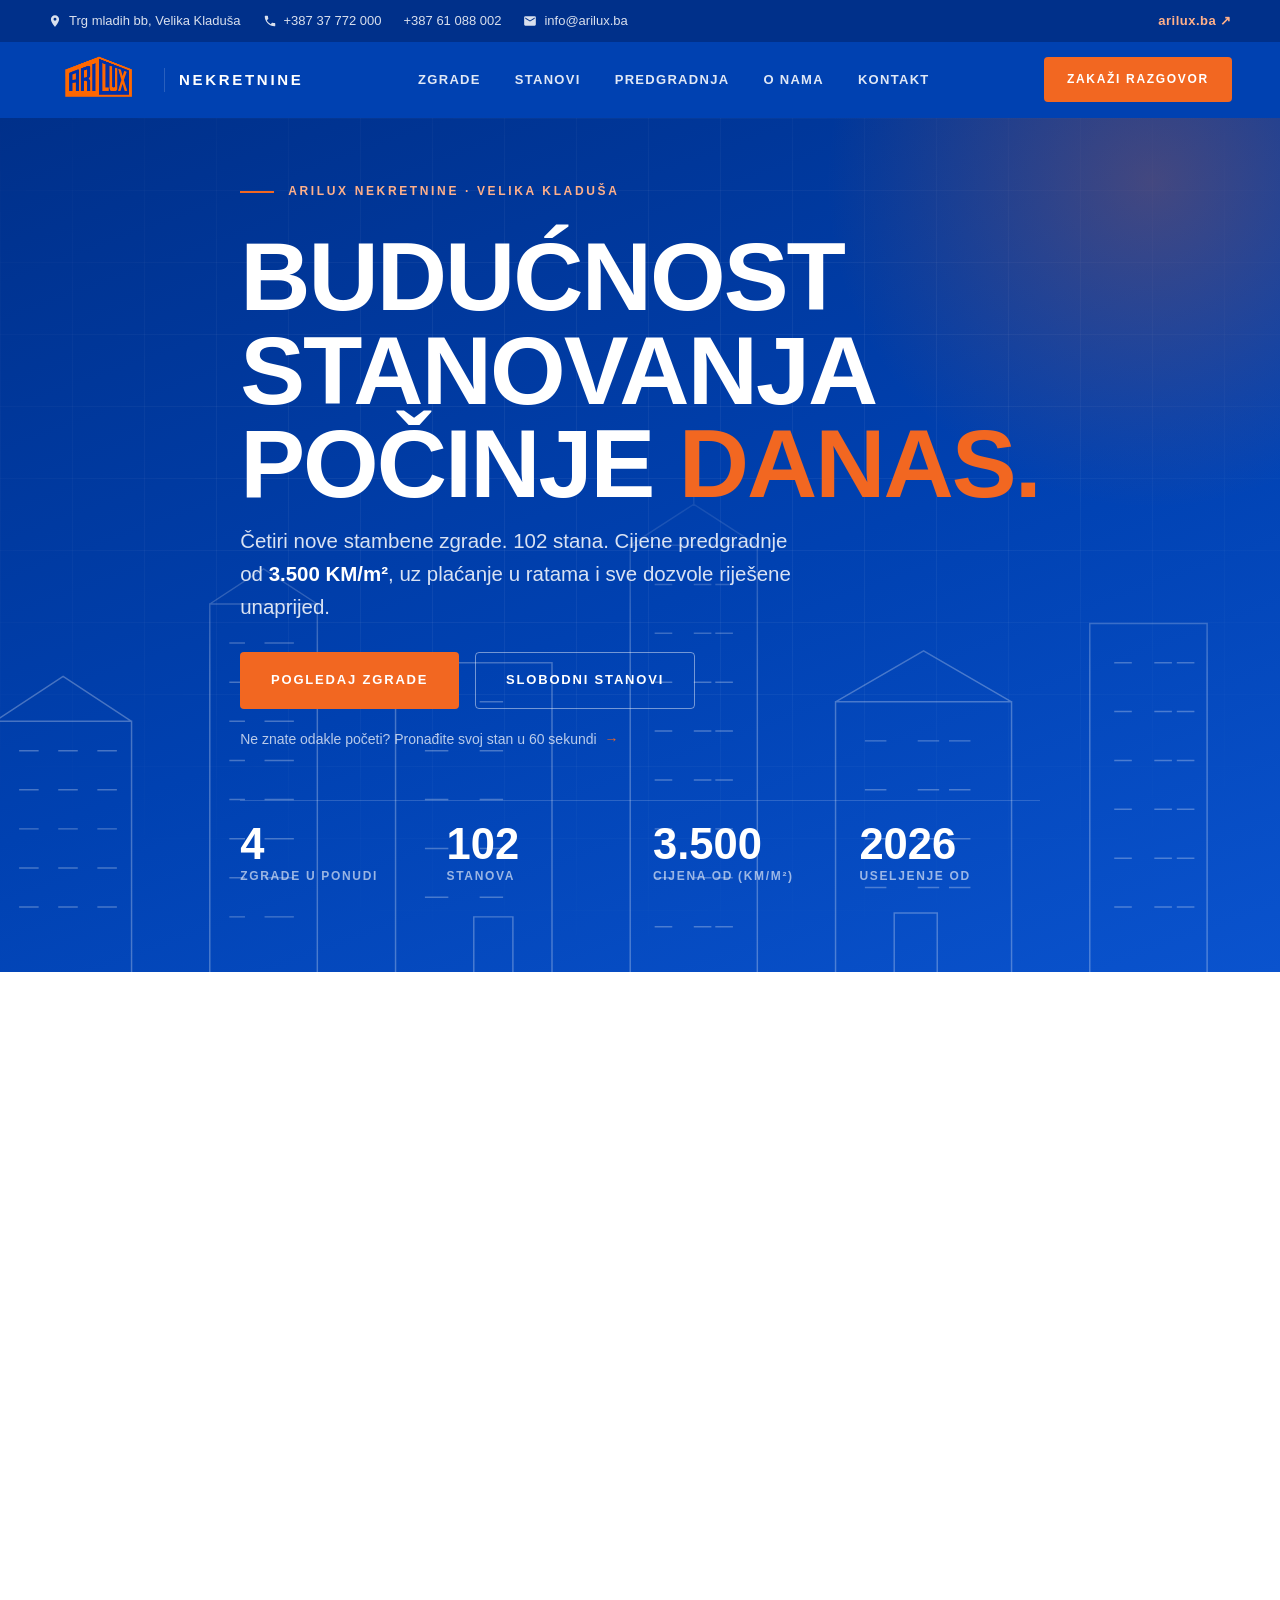
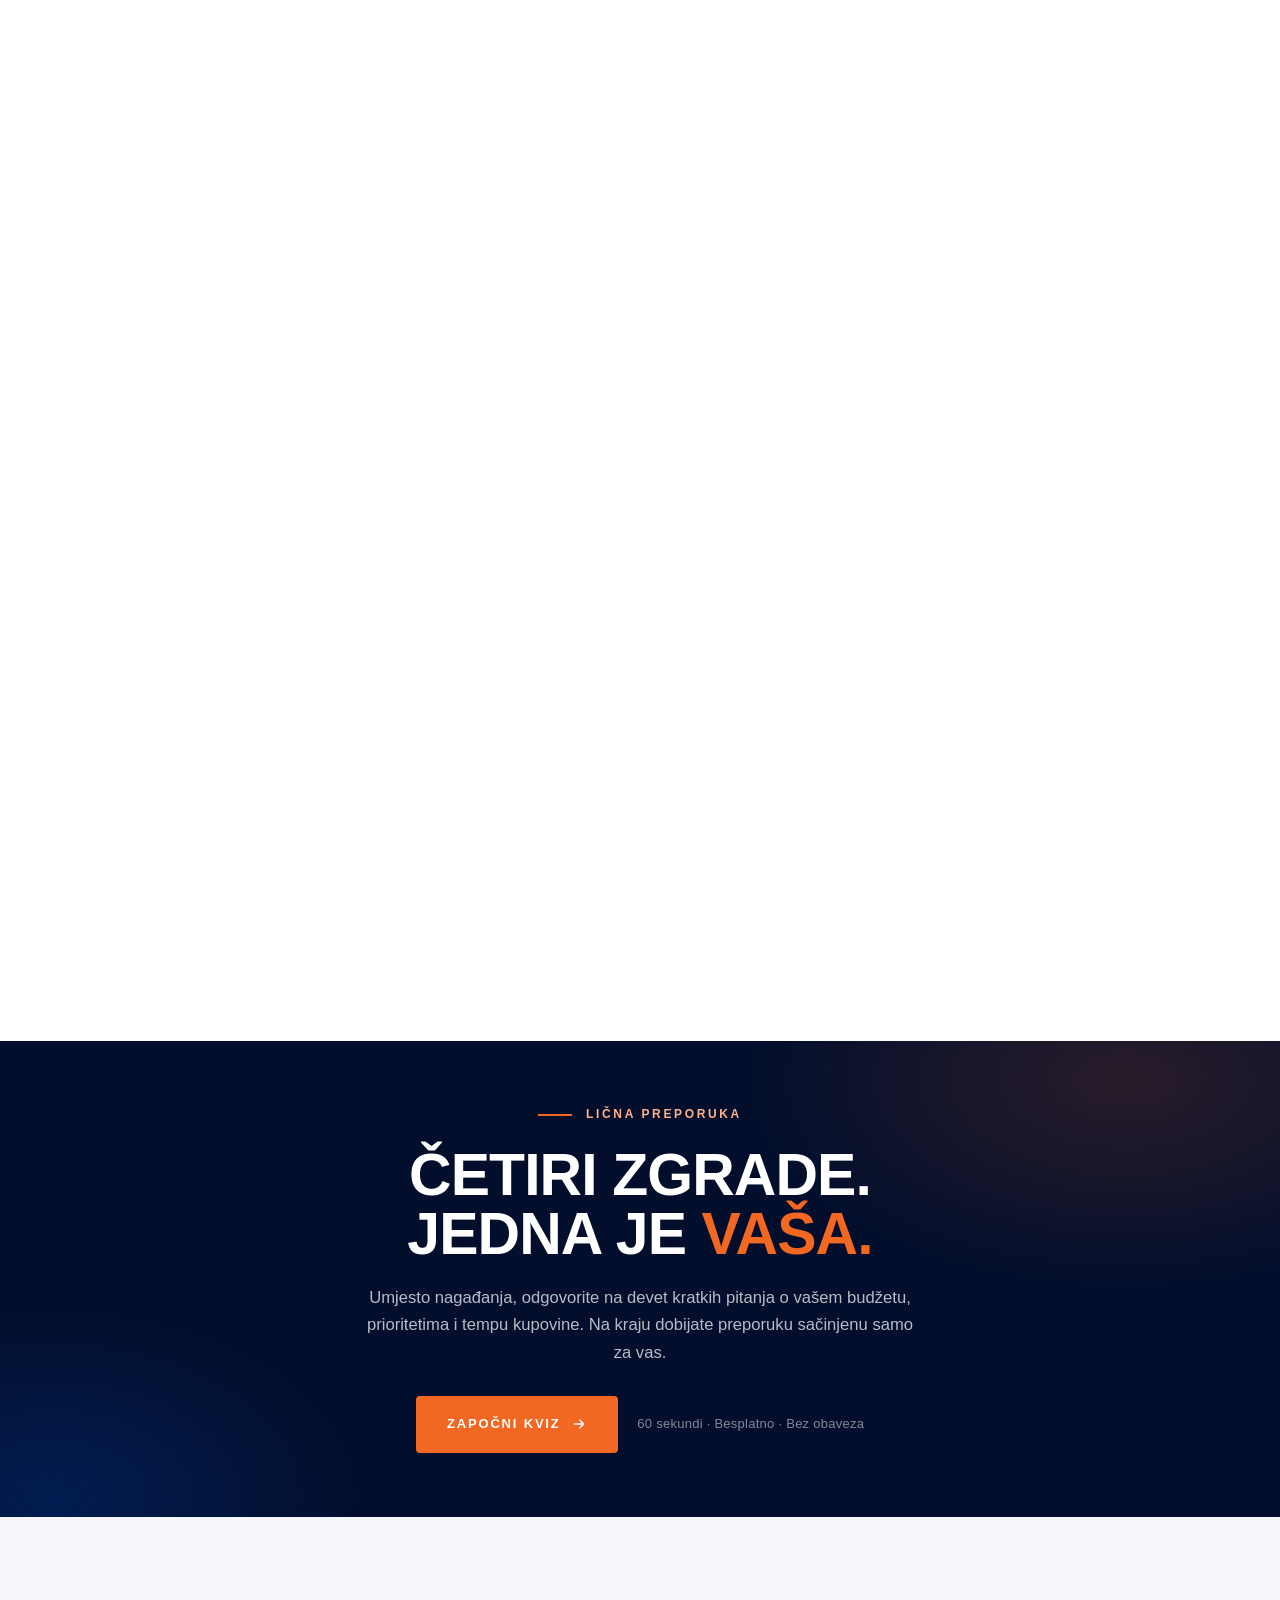
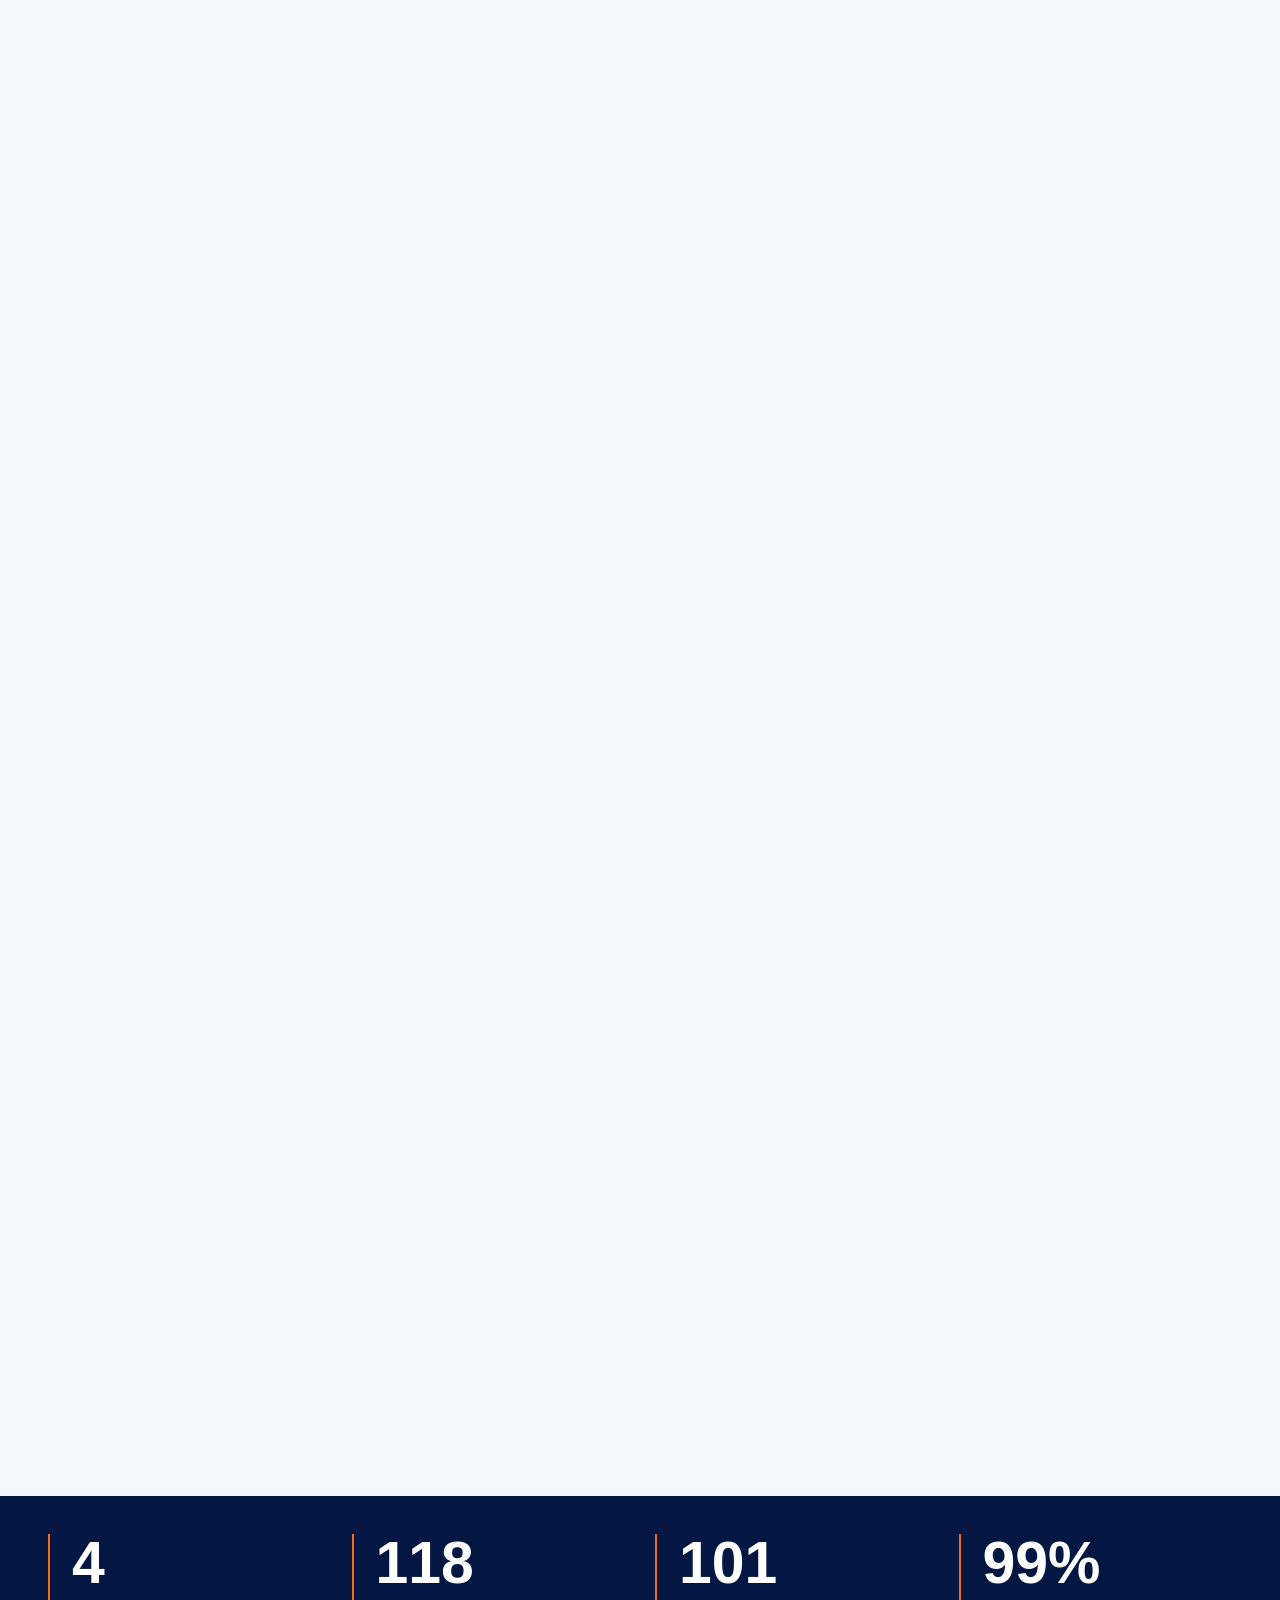
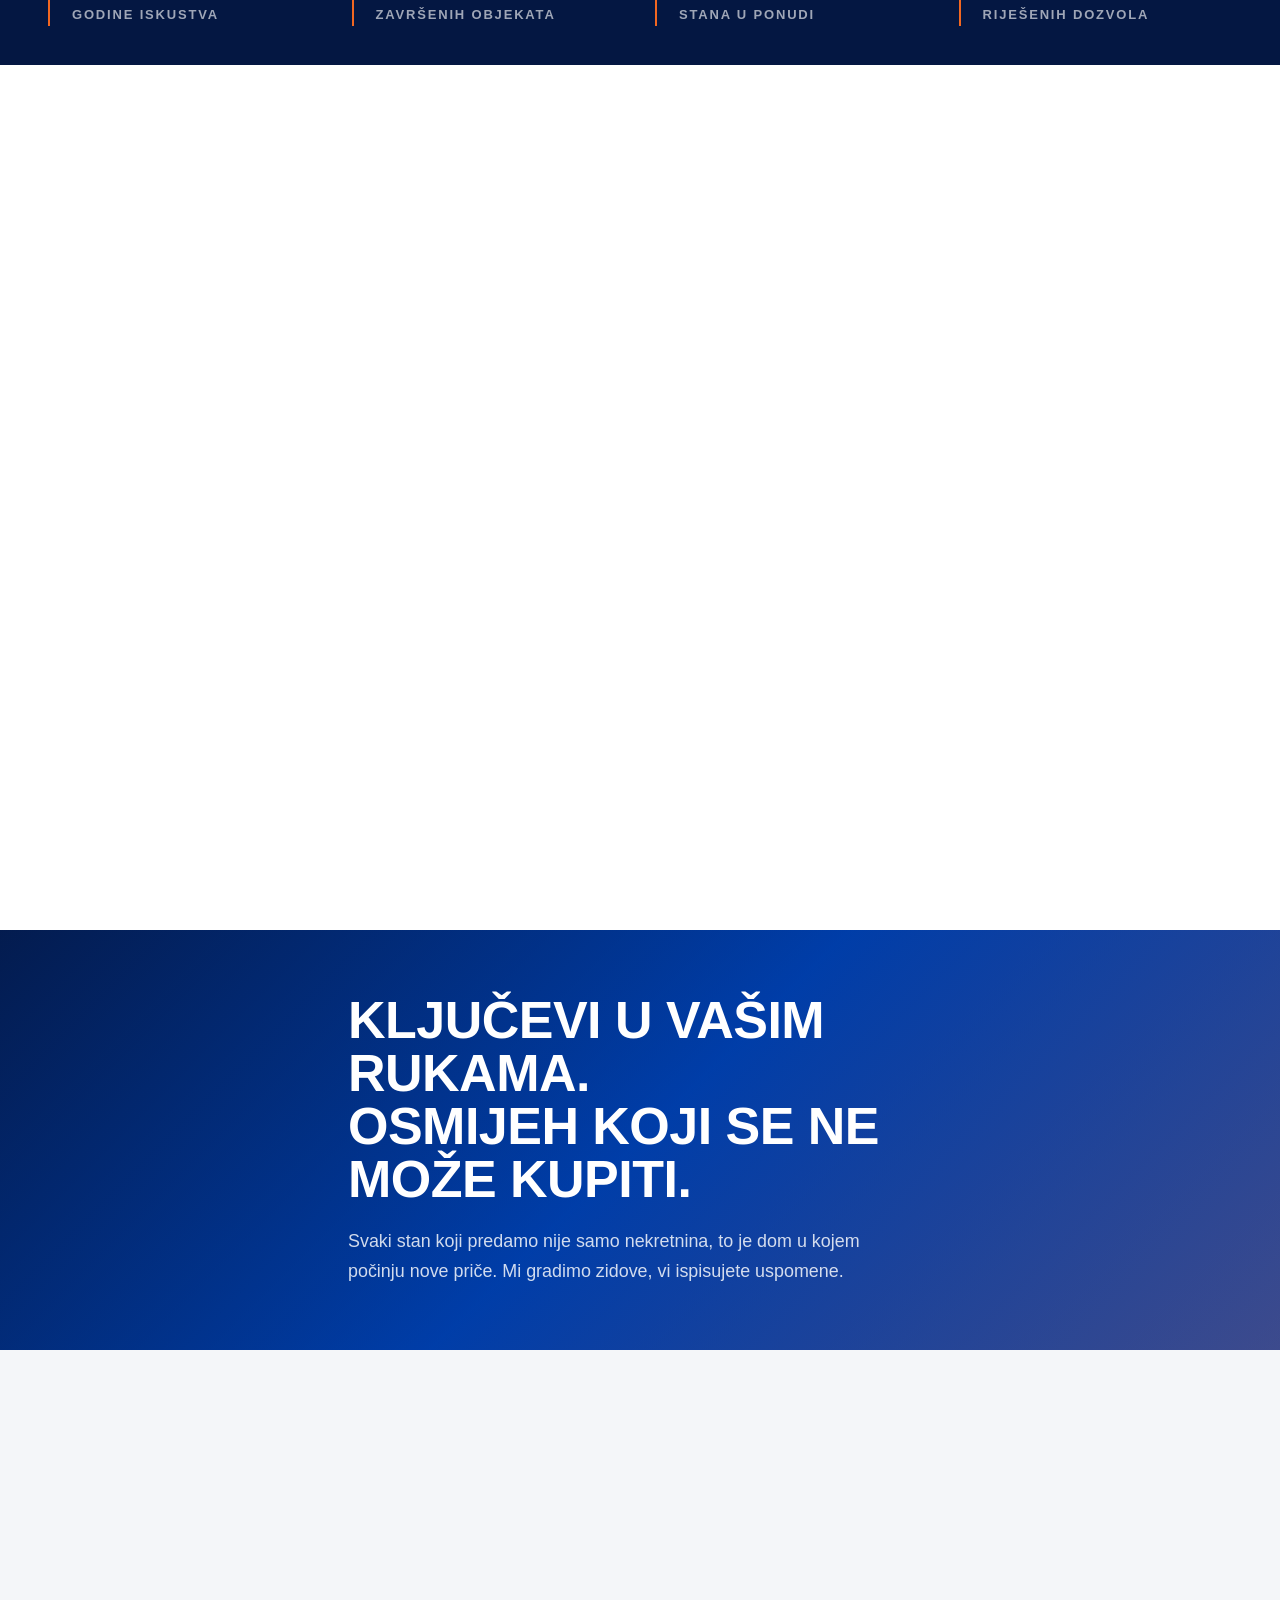
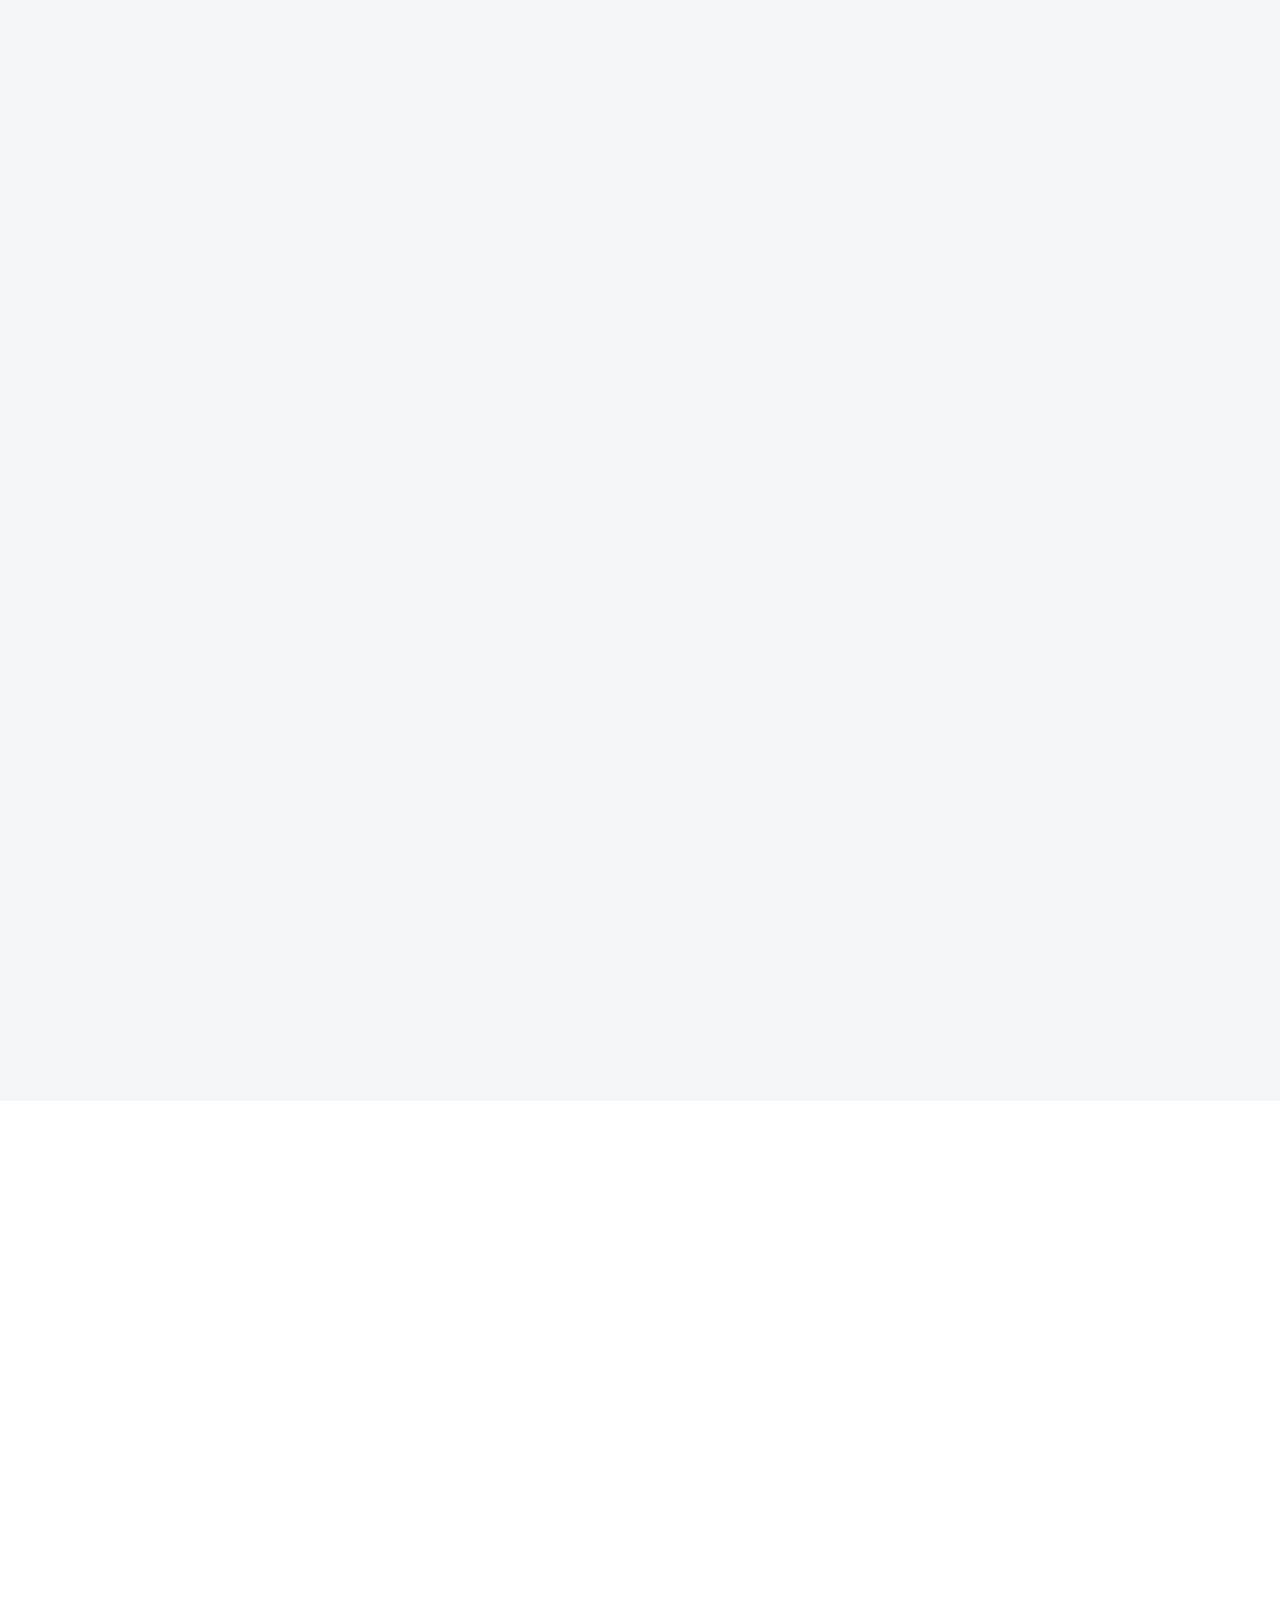
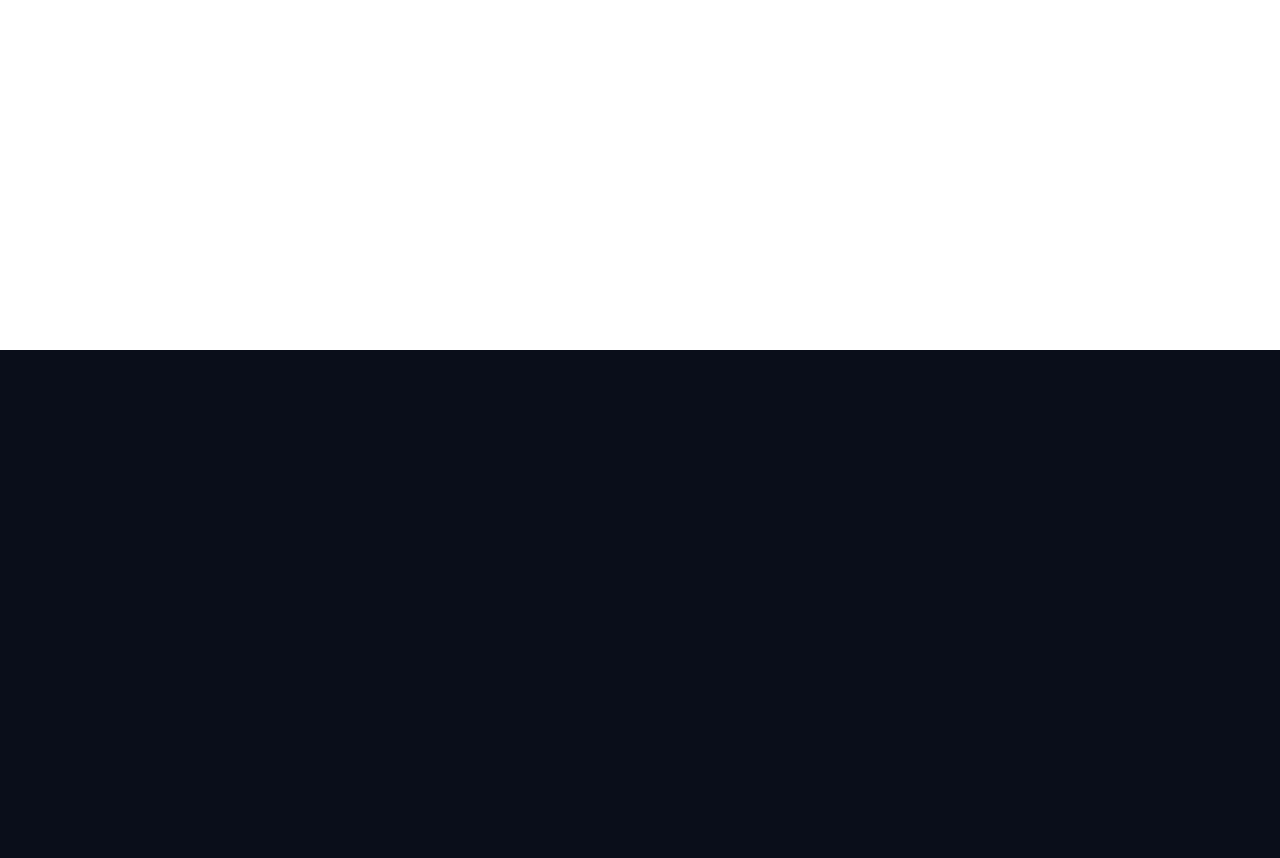
==== commit 20691877: "Fix all visible spaced hyphens: kickers to ·, prose to natural punctuation, 10→09 renumber, emails s" ====
--- a/index.html
+++ b/index.html
@@ -24,7 +24,7 @@
   <!-- Open Graph -->
   <meta property="og:type" content="website">
   <meta property="og:url" content="https://ocjenime.github.io/arilux-nekretnine/">
-  <meta property="og:title" content="Arilux Nekretnine - Stanovi u predgradnji | Velika Kladuša">
+  <meta property="og:title" content="Arilux Nekretnine | Stanovi u predgradnji, Velika Kladuša">
   <meta property="og:description" content="4 nove zgrade. 102 stana. Cijene predgradnje od 3.500 KM/m². Plaćanje u ratama, sve dozvole riješene. Rezervišite stan danas.">
   <meta property="og:site_name" content="Arilux Nekretnine">
   <meta property="og:locale" content="bs_BA">
@@ -32,7 +32,7 @@
 
   <!-- Twitter Card -->
   <meta name="twitter:card" content="summary_large_image">
-  <meta name="twitter:title" content="Arilux Nekretnine - Stanovi u predgradnji">
+  <meta name="twitter:title" content="Arilux Nekretnine | Stanovi u predgradnji">
   <meta name="twitter:description" content="4 nove zgrade. 102 stana. Cijene predgradnje od 3.500 KM/m². Rezervišite stan danas.">
   <meta name="twitter:image" content="https://ocjenime.github.io/arilux-nekretnine/assets/img/favicon.svg">
 
@@ -79,7 +79,7 @@
     "telephone": "+38737772000",
     "email": "info@arilux.ba",
     "foundingDate": "2022",
-    "description": "Arilux d.o.o. - investitor i izvođač radova. 4 nove stambene zgrade u Velikoj Kladuši: 102 stana u predgradnji.",
+    "description": "Arilux d.o.o., investitor i izvođač radova. 4 nove stambene zgrade u Velikoj Kladuši: 102 stana u predgradnji.",
     "address": {
       "@type": "PostalAddress",
       "streetAddress": "Trg mladih bb",
@@ -109,7 +109,7 @@
           "itemOffered": {
             "@type": "Product",
             "name": "Arilux Amor",
-            "description": "Poslovno-stambeni objekat P+6, 28 stanova, Centar - Trg mladih",
+            "description": "Poslovno-stambeni objekat P+6, 28 stanova, Centar, Trg mladih",
             "offers": {
               "@type": "Offer",
               "price": "4500",
@@ -218,7 +218,7 @@
         "name": "Kako funkcioniše plaćanje u predgradnji?",
         "acceptedAnswer": {
           "@type": "Answer",
-          "text": "Rezervišete stan kaparom od 2.000 KM, potpisujete predugovor kod notara sa fiksnom cijenom, a ostatak plaćate u ratama koje prate faze gradnje - bez banke i bez kamata."
+          "text": "Rezervišete stan kaparom od 2.000 KM, potpisujete predugovor kod notara sa fiksnom cijenom, a ostatak plaćate u ratama koje prate faze gradnje, bez banke i bez kamata."
         }
       },
       {
@@ -315,7 +315,7 @@
   {
     "@context": "https://schema.org",
     "@type": "Product",
-    "name": "Arilux Amor - Stan u predgradnji",
+    "name": "Arilux Amor | Stan u predgradnji",
     "description": "Poslovno-stambeni objekat P+6, 28 stanova, centar Trg mladih, Velika Kladuša. Cijena od 4.500 KM/m².",
     "brand": { "@type": "Organization", "name": "Arilux d.o.o." },
     "offers": {
@@ -338,7 +338,7 @@
   {
     "@context": "https://schema.org",
     "@type": "Product",
-    "name": "Arilux Park - Stan u predgradnji",
+    "name": "Arilux Park | Stan u predgradnji",
     "description": "Stambeni objekat P+5, 22 stana, uz gradski park, Velika Kladuša. Cijena od 3.500 KM/m².",
     "brand": { "@type": "Organization", "name": "Arilux d.o.o." },
     "offers": {
@@ -354,7 +354,7 @@
   {
     "@context": "https://schema.org",
     "@type": "Product",
-    "name": "Arilux Centar - Stan u predgradnji",
+    "name": "Arilux Centar | Stan u predgradnji",
     "description": "Poslovno-stambeni objekat P+8, 36 stanova, poslovno-stambeni trg, Velika Kladuša. Cijena od 4.000 KM/m².",
     "brand": { "@type": "Organization", "name": "Arilux d.o.o." },
     "offers": {
@@ -370,7 +370,7 @@
   {
     "@context": "https://schema.org",
     "@type": "Product",
-    "name": "Arilux Panorama - Stan u predgradnji",
+    "name": "Arilux Panorama | Stan u predgradnji",
     "description": "Stambeni objekat P+4, 16 stanova, brdo Grabik, Velika Kladuša. Cijena od 4.500 KM/m².",
     "brand": { "@type": "Organization", "name": "Arilux d.o.o." },
     "offers": {
@@ -415,7 +415,7 @@
   <!-- ═══════════ HEADER ═══════════ -->
   <header class="header" id="header">
     <div class="wrap header__inner">
-      <a href="#main-content" class="header__logo" aria-label="Arilux Nekretnine - početna">
+      <a href="#main-content" class="header__logo" aria-label="Arilux Nekretnine, početna">
         <span class="header__logomark"><svg viewBox="0 0 133.2 79.4" role="img" aria-label="Arilux"><path fill-rule="evenodd" fill="currentColor" d="M0,79.4h133.2V25.3L66.6,0L0,25.4V79.4z M13.4,53.1v16H7.1V33.8c0-0.9,0.6-1.9,1.4-2.3l4.8-1.7l6.5-2.3l4.1-1.4c0.9-0.3,1.8,0.8,1.8,1.7v9.8V69h-5.9V52.1L13.4,53.1z M19.8,46.2V34.5c0-0.6-0.5-0.9-1-0.8L14.4,35c-0.6,0.2-1,0.8-1,1.4v11L19.8,46.2z M30.3,69V23.8l9.4-3.3c0.4-0.1,0.8-0.3,1.2-0.4l2.9-1c2.8-1,5.2,0.7,5.2,3.7v15.1c0,2.5-1.6,5.2-3.8,6.6c4,1.8,3.8,8.1,3.8,11.9v12.6h-6.3V55c0-4.6-1.2-6.1-4.1-5.7l-2.2,0.3v19.3L30.3,69z M36.5,28.3v14.6l3.9-0.9c1-0.2,2.3-1.9,2.3-2.8v-11c0-1-0.8-1.6-1.7-1.3L36.5,28.3z M53.3,68.9V15.6l6.3-2.2v55.4L53.3,68.9z M73.7,13.4v55.5H87v-6.4h-7.3V15.6L73.7,13.4z M89,36.3v20v8.1c0,2.8,2.1,5.1,4.8,5.1h6.6c2.6,0,4.8-2.3,4.8-5.1V24.8L100,23v37.8c0,0.9-0.7,1.7-1.6,1.7h-0.6c-0.2,0-0.4,0-0.6,0c-0.2,0-0.4,0-0.5,0h-0.7c-0.9,0-1.6-0.8-1.6-1.7V21L89,19V36.3z M113.4,48L106.3,69l4.7,0l4.6-13l3.7,13l5.3,0l-6.2-20.8l5.9-16.4l-4.8-1.7l-3.5,10.2l-3.8-12.8l-5.1-1.9L113.4,48z"/></svg></span>
         <span class="header__logotext">NEKRETNINE</span>
       </a>
@@ -476,13 +476,13 @@
         <div class="hero__glow"></div>
       </div>
       <div class="wrap hero__inner">
-        <p class="kicker kicker--light reveal">Arilux Nekretnine - Velika Kladuša</p>
+        <p class="kicker kicker--light reveal">Arilux Nekretnine · Velika Kladuša</p>
         <h1 class="hero__title">
           <span class="reveal">Budućnost</span>
           <span class="reveal">stanovanja</span>
           <span class="reveal">počinje <em>danas.</em></span>
         </h1>
-        <p class="hero__lead reveal">Četiri nove stambene zgrade. 102 stana. Cijene predgradnje od <strong>3.500 KM/m²</strong> - uz plaćanje u ratama i sve dozvole riješene unaprijed.</p>
+        <p class="hero__lead reveal">Četiri nove stambene zgrade. 102 stana. Cijene predgradnje od <strong>3.500 KM/m²</strong>, uz plaćanje u ratama i sve dozvole riješene unaprijed.</p>
         <div class="hero__cta reveal">
           <a href="#zgrade" class="btn btn--orange">Pogledaj zgrade</a>
           <a href="#stanovi" class="btn btn--ghost">Slobodni stanovi</a>
@@ -501,9 +501,9 @@
     <section class="section" id="zgrade">
       <div class="wrap">
         <header class="section__head reveal">
-          <p class="kicker">01 - Zgrade u ponudi</p>
+          <p class="kicker">01 · Zgrade u ponudi</p>
           <h2 class="section__title">Četiri adrese.<br>Jedan standard.</h2>
-          <p class="section__lead">Svaka zgrada projektovana je za dugoročnu vrijednost: A+ energetska klasa, podno grijanje, toplotne pumpe i garaže u cijeni. Birajte lokaciju - kvalitet je isti.</p>
+          <p class="section__lead">Svaka zgrada projektovana je za dugoročnu vrijednost: A+ energetska klasa, podno grijanje, toplotne pumpe i garaže u cijeni. Birajte lokaciju, kvalitet je isti.</p>
         </header>
 
         <div class="buildings">
@@ -524,7 +524,7 @@
             </div>
             <div class="building__body">
               <h3 class="building__name">Arilux Amor</h3>
-              <p class="building__loc">Centar - Trg mladih, Velika Kladuša</p>
+              <p class="building__loc">Centar, Trg mladih, Velika Kladuša</p>
               <p class="building__desc">Prva adresa novog Arilux kvarta. Prizemlje + 6 spratova moderne arhitekture u strogi centru grada, sa poslovnim prostorima u prizemlju i podzemnom garažom.</p>
               <ul class="building__specs">
                 <li><b>28</b>stanova</li>
@@ -554,8 +554,8 @@
             </div>
             <div class="building__body">
               <h3 class="building__name">Arilux Park</h3>
-              <p class="building__loc">Uz gradski park - Velika Kladuša</p>
-              <p class="building__desc">Prizemlje + 5 spratova okrenutih zelenilu. Prostrane terase, dječije igralište i privatni parking - mir obiteljskog kvarta, pet minuta od centra.</p>
+              <p class="building__loc">Uz gradski park, Velika Kladuša</p>
+              <p class="building__desc">Prizemlje + 5 spratova okrenutih zelenilu. Prostrane terase, dječije igralište i privatni parking. Mir obiteljskog kvarta, pet minuta od centra.</p>
               <ul class="building__specs">
                 <li><b>22</b>stana</li>
                 <li><b>P+5</b>spratova</li>
@@ -584,7 +584,7 @@
             </div>
             <div class="building__body">
               <h3 class="building__name">Arilux Centar</h3>
-              <p class="building__loc">Poslovno-stambeni trg - Velika Kladuša</p>
+              <p class="building__loc">Poslovno-stambeni trg, Velika Kladuša</p>
               <p class="building__desc">Najviša zgrada u ponudi: P+8 sa četiri poslovna prostora u podnožju i 36 stanova sa pogledom na grad. Srce novog poslovnog ritma Kladuše.</p>
               <ul class="building__specs">
                 <li><b>36</b>stanova</li>
@@ -614,8 +614,8 @@
             </div>
             <div class="building__body">
               <h3 class="building__name">Arilux Panorama</h3>
-              <p class="building__loc">Brdo Grabik - Velika Kladuša</p>
-              <p class="building__desc">Kaskadna arhitektura na padini iznad grada. Samo 16 stanova, od kojih dva penthousea sa krovnim terasama - pogled koji se ne kupuje dva puta.</p>
+              <p class="building__loc">Brdo Grabik, Velika Kladuša</p>
+              <p class="building__desc">Kaskadna arhitektura na padini iznad grada. Samo 16 stanova, od kojih dva penthousea sa krovnim terasama. Pogled koji se ne kupuje dva puta.</p>
               <ul class="building__specs">
                 <li><b>16</b>stanova</li>
                 <li><b>P+4</b>spratova</li>
@@ -651,9 +651,9 @@
     <section class="section section--gray" id="stanovi">
       <div class="wrap">
         <header class="section__head reveal">
-          <p class="kicker">02 - Pronađite svoj stan</p>
+          <p class="kicker">02 · Pronađite svoj stan</p>
           <h2 class="section__title">Slobodni stanovi,<br>u realnom vremenu.</h2>
-          <p class="section__lead">Filtrirajte po zgradi, broju soba i budžetu. Cijene su cijene predgradnje - rastu kako gradnja napreduje.</p>
+          <p class="section__lead">Filtrirajte po zgradi, broju soba i budžetu. Cijene su cijene predgradnje i rastu kako gradnja napreduje.</p>
         </header>
 
         <div class="finder reveal">
@@ -707,7 +707,7 @@
           <div class="finder__grid" id="finderGrid"></div>
 
           <div class="finder__empty" id="finderEmpty" hidden>
-            <p><strong>Nema rezultata za odabrane filtere.</strong><br>Probajte proširiti budžet ili broj soba - ili nas nazovite, možda imamo stan koji još nije objavljen.</p>
+            <p><strong>Nema rezultata za odabrane filtere.</strong><br>Probajte proširiti budžet ili broj soba, ili nas nazovite. Možda imamo stan koji još nije objavljen.</p>
             <a class="btn btn--blue btn--sm" href="tel:+38737772000">+387 37 772 000</a>
           </div>
 
@@ -722,9 +722,9 @@
     <section class="section section--gray" id="gradnja">
       <div class="wrap">
         <header class="section__head reveal">
-          <p class="kicker">03 - Napredak gradnje</p>
+          <p class="kicker">03 · Napredak gradnje</p>
           <h2 class="section__title">Faze projekta</h2>
-          <p class="section__lead">Pratite napredak izgradnje vašeg budućeg doma - od temelja do useljenja.</p>
+          <p class="section__lead">Pratite napredak izgradnje vašeg budućeg doma, od temelja do useljenja.</p>
         </header>
         <div class="tl__selector reveal" id="tlSelector">
           <button class="tl__tab is-active" data-bldg="one">
@@ -836,9 +836,9 @@
     <section class="section" id="lokacija">
       <div class="wrap">
         <header class="section__head reveal">
-          <p class="kicker">04 - Lokacija</p>
+          <p class="kicker">04 · Lokacija</p>
           <h2 class="section__title">Sve na dohvat<br>ruke.</h2>
-          <p class="section__lead">Škole, trgovine, parkovi i javni prijevoz - sve unutar pješačke udaljenosti od vašeg novog doma.</p>
+          <p class="section__lead">Škole, trgovine, parkovi i javni prijevoz, sve unutar pješačke udaljenosti od vašeg novog doma.</p>
         </header>
         <div class="locmap reveal">
           <div class="locmap__map">
@@ -897,7 +897,7 @@
       <div class="lifestyle__overlay"></div>
       <div class="wrap lifestyle__inner reveal">
         <h2 class="lifestyle__title">Ključevi u vašim rukama.<br>Osmijeh koji se ne može kupiti.</h2>
-        <p class="lifestyle__lead">Svaki stan koji predamo nije samo nekretnina - to je dom u kojem počinju nove priče. Mi gradimo zidove, vi ispisujete uspomene.</p>
+        <p class="lifestyle__lead">Svaki stan koji predamo nije samo nekretnina, to je dom u kojem počinju nove priče. Mi gradimo zidove, vi ispisujete uspomene.</p>
       </div>
     </section>
 
@@ -905,13 +905,13 @@
     <section class="section section--gray" id="tlocrt">
       <div class="wrap">
         <header class="section__head reveal">
-          <p class="kicker">05 - Virtuelni obilazak</p>
+          <p class="kicker">05 · Virtuelni obilazak</p>
           <h2 class="section__title">Pogledajte stan<br>prije nego što postoji.</h2>
-          <p class="section__lead">Kreirajte sebi viziju - naša 3D prezentacija vam omogućava da osjetite prostor, svjetlo i raspored svakog stana.</p>
+          <p class="section__lead">Kreirajte sebi viziju: naša 3D prezentacija vam omogućava da osjetite prostor, svjetlo i raspored svakog stana.</p>
         </header>
         <div class="tour3d reveal">
           <div class="tour3d__viewer">
-            <img src="https://images.unsplash.com/photo-1600607687939-ce8a6c25118c?w=1200&h=680&fit=crop&crop=center" alt="3D vizualizacija modernog stana Arilux - dnevni boravak" width="1200" height="680" class="tour3d__img" loading="lazy">
+            <img src="https://images.unsplash.com/photo-1600607687939-ce8a6c25118c?w=1200&h=680&fit=crop&crop=center" alt="3D vizualizacija modernog stana Arilux, dnevni boravak" width="1200" height="680" class="tour3d__img" loading="lazy">
             <div class="tour3d__overlay">
               <button class="tour3d__play" aria-label="Pokreni 3D obilazak">
                 <svg viewBox="0 0 24 24" fill="currentColor" width="32" height="32"><polygon points="5,3 19,12 5,21"/></svg>
@@ -966,7 +966,7 @@
     <section class="section" id="predgradnja">
       <div class="wrap">
         <header class="section__head reveal">
-          <p class="kicker">06 - Kupovina u predgradnji</p>
+          <p class="kicker">06 · Kupovina u predgradnji</p>
           <h2 class="section__title">Kupujete danas,<br>na cijeni od jučer.</h2>
           <p class="section__lead">Predgradnja je najpametniji trenutak za kupovinu: najniža cijena, najveći izbor stanova i plaćanje koje prati ritam gradnje.</p>
         </header>
@@ -975,7 +975,7 @@
           <li class="step reveal">
             <span class="step__num">01</span>
             <h3>Rezervacija</h3>
-            <p>Odaberete stan i rezervišete ga kaparom od 2.000 KM. Stan je vaš - sklanja se iz prodaje na 30 dana.</p>
+            <p>Odaberete stan i rezervišete ga kaparom od 2.000 KM. Stan je vaš i sklanja se iz prodaje na 30 dana.</p>
           </li>
           <li class="step reveal">
             <span class="step__num">02</span>
@@ -985,7 +985,7 @@
           <li class="step reveal">
             <span class="step__num">03</span>
             <h3>Rate kroz gradnju</h3>
-            <p>Ostatak plaćate u ratama koje prate faze gradnje - bez banke, bez kamata, bez čekanja.</p>
+            <p>Ostatak plaćate u ratama koje prate faze gradnje, bez banke, bez kamata, bez čekanja.</p>
           </li>
           <li class="step reveal">
             <span class="step__num">04</span>
@@ -1006,7 +1006,7 @@
           </div>
           <div class="perk reveal">
             <h3>Birate završnu obradu</h3>
-            <p>Podovi, pločice, sanitarije i boje zidova - u predgradnji birate vi, ne mi.</p>
+            <p>Podovi, pločice, sanitarije i boje zidova: u predgradnji birate vi, ne mi.</p>
           </div>
           <div class="perk reveal">
             <h3>Vrijednost raste odmah</h3>
@@ -1019,12 +1019,12 @@
     <!-- ═══════════ VIZIJA ARHITEKTE ═══════════ -->
     <section class="archvision" id="vizija">
       <div class="archvision__bg">
-        <img src="https://images.unsplash.com/photo-1600607687644-c7171b42498f?w=1600&h=900&fit=crop&crop=center" alt="Moderna arhitektura stambenog objekta - vizija Arilux" width="1600" height="900" loading="lazy">
+        <img src="https://images.unsplash.com/photo-1600607687644-c7171b42498f?w=1600&h=900&fit=crop&crop=center" alt="Moderna arhitektura stambenog objekta, vizija Arilux" width="1600" height="900" loading="lazy">
       </div>
       <div class="wrap archvision__inner reveal">
         <p class="kicker kicker--light">Arhitektonska vizija</p>
         <h2 class="archvision__title">"Svaki stan je priča<br>o prostoru i svjetlu."</h2>
-        <p class="archvision__lead">Naša arhitektura ne prati trendove - ona ih postavlja. Svaki detalj je promišljen: od ulaza u zgradu do pogleda sa zadnjeg sprata. Dizajniramo domove koji izgledaju jednako dobro za 30 godina kao i danas.</p>
+        <p class="archvision__lead">Naša arhitektura ne prati trendove, ona ih postavlja. Svaki detalj je promišljen: od ulaza u zgradu do pogleda sa zadnjeg sprata. Dizajniramo domove koji izgledaju jednako dobro za 30 godina kao i danas.</p>
         <div class="archvision__play">
           <button class="archvision__playbtn" aria-label="Pogledajte video o arhitekturi">
             <svg viewBox="0 0 24 24" fill="currentColor" width="28" height="28"><polygon points="5,3 19,12 5,21"/></svg>
@@ -1038,7 +1038,7 @@
     <section class="section section--gray" id="iskustva">
       <div class="wrap">
         <header class="section__head reveal">
-          <p class="kicker">07 - Iskustva kupaca</p>
+          <p class="kicker">07 · Iskustva kupaca</p>
           <h2 class="section__title">Šta kažu oni koji<br>su već odabrali Arilux.</h2>
         </header>
         <div class="testimonials">
@@ -1080,12 +1080,12 @@
     <section class="dark" id="onama">
       <div class="wrap dark__inner">
         <div class="dark__text reveal">
-          <p class="kicker kicker--light">08 - Zašto Arilux</p>
+          <p class="kicker kicker--light">08 · Zašto Arilux</p>
           <h2 class="section__title section__title--light">Investitor i izvođač.<br>Ista kuća.</h2>
-          <p class="dark__lead">Arilux ne preprodaje tuđe projekte. Mi vlasnici smo zemljišta, nosioci dozvola i izvođač radova - zato i odgovaramo za svaki kvadrat koji prodamo. Od 2022. gradimo za Veliku Kladušu, Cazin i cijeli Unsko-Sanski Kanton; sada gradimo i vaš dom.</p>
+          <p class="dark__lead">Arilux ne preprodaje tuđe projekte. Mi vlasnici smo zemljišta, nosioci dozvola i izvođač radova, pa zato i odgovaramo za svaki kvadrat koji prodamo. Od 2022. gradimo za Veliku Kladušu, Cazin i cijeli Unsko-Sanski Kanton; sada gradimo i vaš dom.</p>
           <ul class="dark__list">
             <li>Građevinske i upotrebne dozvole riješene prije prodaje</li>
-            <li>Vlastita mehanizacija i tim - bez podizvođača u kritičnim fazama</li>
+            <li>Vlastita mehanizacija i tim, bez podizvođača u kritičnim fazama</li>
             <li>A+ energetski standard, toplotne pumpe i podno grijanje u standardu</li>
             <li>Uredno uknjiženi objekti i garancija na radove</li>
           </ul>
@@ -1104,7 +1104,7 @@
     <section class="section section--blue" id="kontakt">
       <div class="wrap contact">
         <div class="contact__intro reveal">
-          <p class="kicker kicker--light">10 - Rezervišite termin</p>
+          <p class="kicker kicker--light">09 · Rezervišite termin</p>
           <h2 class="section__title section__title--light">Najbolji stanovi<br>idu prvi.</h2>
           <p class="contact__lead">Javite nam se za prezentaciju maketa, tlocrte i tačan obračun rata za stan koji vas zanima. Bez obaveza.</p>
           <div class="contact__cards">
@@ -1148,11 +1148,11 @@
           <div class="formfield">
             <label for="fBuilding">Zgrada koja vas zanima</label>
             <select id="fBuilding" name="building">
-              <option value="Arilux Amor">Arilux Amor - Centar</option>
-              <option value="Arilux Park">Arilux Park - uz park</option>
-              <option value="Arilux Centar">Arilux Centar - poslovno-stambeni</option>
-              <option value="Arilux Panorama">Arilux Panorama - Grabik</option>
-              <option value="Još ne znam">Još ne znam - trebam savjet</option>
+              <option value="Arilux Amor">Arilux Amor · Centar</option>
+              <option value="Arilux Park">Arilux Park · uz park</option>
+              <option value="Arilux Centar">Arilux Centar · poslovno-stambeni</option>
+              <option value="Arilux Panorama">Arilux Panorama · Grabik</option>
+              <option value="Još ne znam">Još ne znam, trebam savjet</option>
             </select>
           </div>
           <div class="formfield">
@@ -1173,7 +1173,7 @@
     <div class="wrap footer__grid">
       <div class="footer__brand">
         <svg viewBox="0 0 133.2 79.4" class="footer__logo" role="img" aria-label="Arilux"><path fill-rule="evenodd" fill="currentColor" d="M0,79.4h133.2V25.3L66.6,0L0,25.4V79.4z M13.4,53.1v16H7.1V33.8c0-0.9,0.6-1.9,1.4-2.3l4.8-1.7l6.5-2.3l4.1-1.4c0.9-0.3,1.8,0.8,1.8,1.7v9.8V69h-5.9V52.1L13.4,53.1z M19.8,46.2V34.5c0-0.6-0.5-0.9-1-0.8L14.4,35c-0.6,0.2-1,0.8-1,1.4v11L19.8,46.2z M30.3,69V23.8l9.4-3.3c0.4-0.1,0.8-0.3,1.2-0.4l2.9-1c2.8-1,5.2,0.7,5.2,3.7v15.1c0,2.5-1.6,5.2-3.8,6.6c4,1.8,3.8,8.1,3.8,11.9v12.6h-6.3V55c0-4.6-1.2-6.1-4.1-5.7l-2.2,0.3v19.3L30.3,69z M36.5,28.3v14.6l3.9-0.9c1-0.2,2.3-1.9,2.3-2.8v-11c0-1-0.8-1.6-1.7-1.3L36.5,28.3z M53.3,68.9V15.6l6.3-2.2v55.4L53.3,68.9z M73.7,13.4v55.5H87v-6.4h-7.3V15.6L73.7,13.4z M89,36.3v20v8.1c0,2.8,2.1,5.1,4.8,5.1h6.6c2.6,0,4.8-2.3,4.8-5.1V24.8L100,23v37.8c0,0.9-0.7,1.7-1.6,1.7h-0.6c-0.2,0-0.4,0-0.6,0c-0.2,0-0.4,0-0.5,0h-0.7c-0.9,0-1.6-0.8-1.6-1.7V21L89,19V36.3z M113.4,48L106.3,69l4.7,0l4.6-13l3.7,13l5.3,0l-6.2-20.8l5.9-16.4l-4.8-1.7l-3.5,10.2l-3.8-12.8l-5.1-1.9L113.4,48z"/></svg>
-        <p>Arilux Nekretnine - prodaja stanova u predgradnji. Investitor i izvođač: Arilux d.o.o. Velika Kladuša.</p>
+        <p>Arilux Nekretnine, prodaja stanova u predgradnji. Investitor i izvođač: Arilux d.o.o. Velika Kladuša.</p>
         <div class="footer__social">
           <a href="https://www.facebook.com/p/Arilux-Graevinarstvo-100092538432549/" target="_blank" rel="noopener" aria-label="Facebook"><svg viewBox="0 0 24 24"><path d="M13.5 21v-8h2.7l.4-3.2h-3.1V7.7c0-.9.3-1.6 1.6-1.6h1.6V3.2c-.3 0-1.3-.1-2.4-.1-2.4 0-4 1.4-4 4.1v2.6H7.6V13h2.7v8h3.2z"/></svg></a>
           <a href="https://www.instagram.com/arilux.gradjevinarstvo/" target="_blank" rel="noopener" aria-label="Instagram"><svg viewBox="0 0 24 24"><path d="M12 8.8A3.2 3.2 0 1 0 12 15.2 3.2 3.2 0 0 0 12 8.8zm0-2.1a5.3 5.3 0 1 1 0 10.6 5.3 5.3 0 0 1 0-10.6zm6.9-.3a1.2 1.2 0 1 1-2.5 0 1.2 1.2 0 0 1 2.5 0zM12 4.2c-2.6 0-2.9 0-3.9.1a5.3 5.3 0 0 0-1.8.3 3.6 3.6 0 0 0-2.1 2.1 5.3 5.3 0 0 0-.3 1.8c0 1 0 1.3-.1 3.9s0 2.9.1 3.9c.1.7.2 1.2.3 1.8.3.8 1.2 1.7 2.1 2.1.6.2 1.2.3 1.8.3 1 .1 1.3.1 3.9.1s2.9 0 3.9-.1a5.3 5.3 0 0 0 1.8-.3 3.6 3.6 0 0 0 2.1-2.1c.2-.6.3-1.2.3-1.8.1-1 .1-1.3.1-3.9s0-2.9-.1-3.9a5.3 5.3 0 0 0-.3-1.8 3.6 3.6 0 0 0-2.1-2.1 5.3 5.3 0 0 0-1.8-.3c-1-.1-1.3-.1-3.9-.1z"/></svg></a>
@@ -1208,7 +1208,7 @@
     </div>
     <div class="footer__bottom">
       <div class="wrap footer__bottominner">
-        <p>© <span id="year">2026</span> Arilux d.o.o. - Sva prava zadržana.</p>
+        <p>© <span id="year">2026</span> Arilux d.o.o. | Sva prava zadržana.</p>
         <p class="footer__note">Prikazane cijene i dostupnost su informativne i podložne promjenama.</p>
       </div>
     </div>
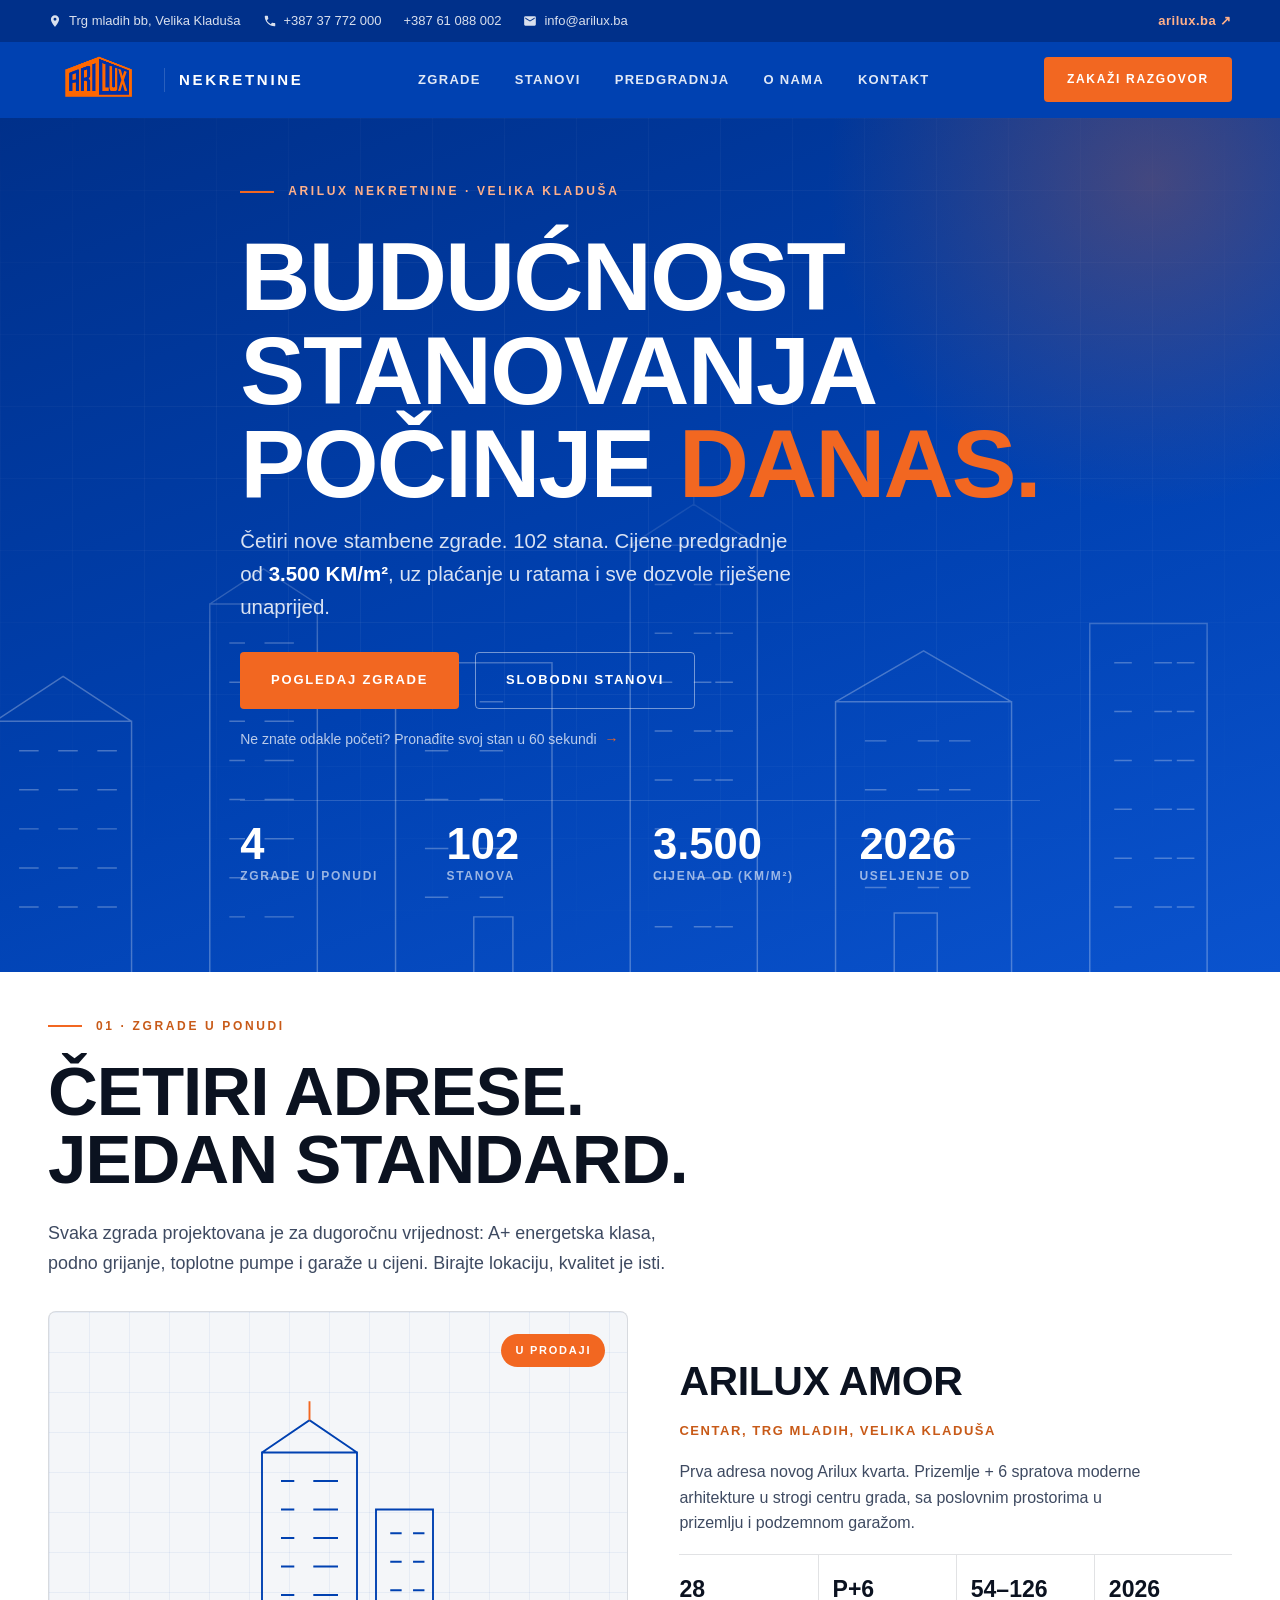
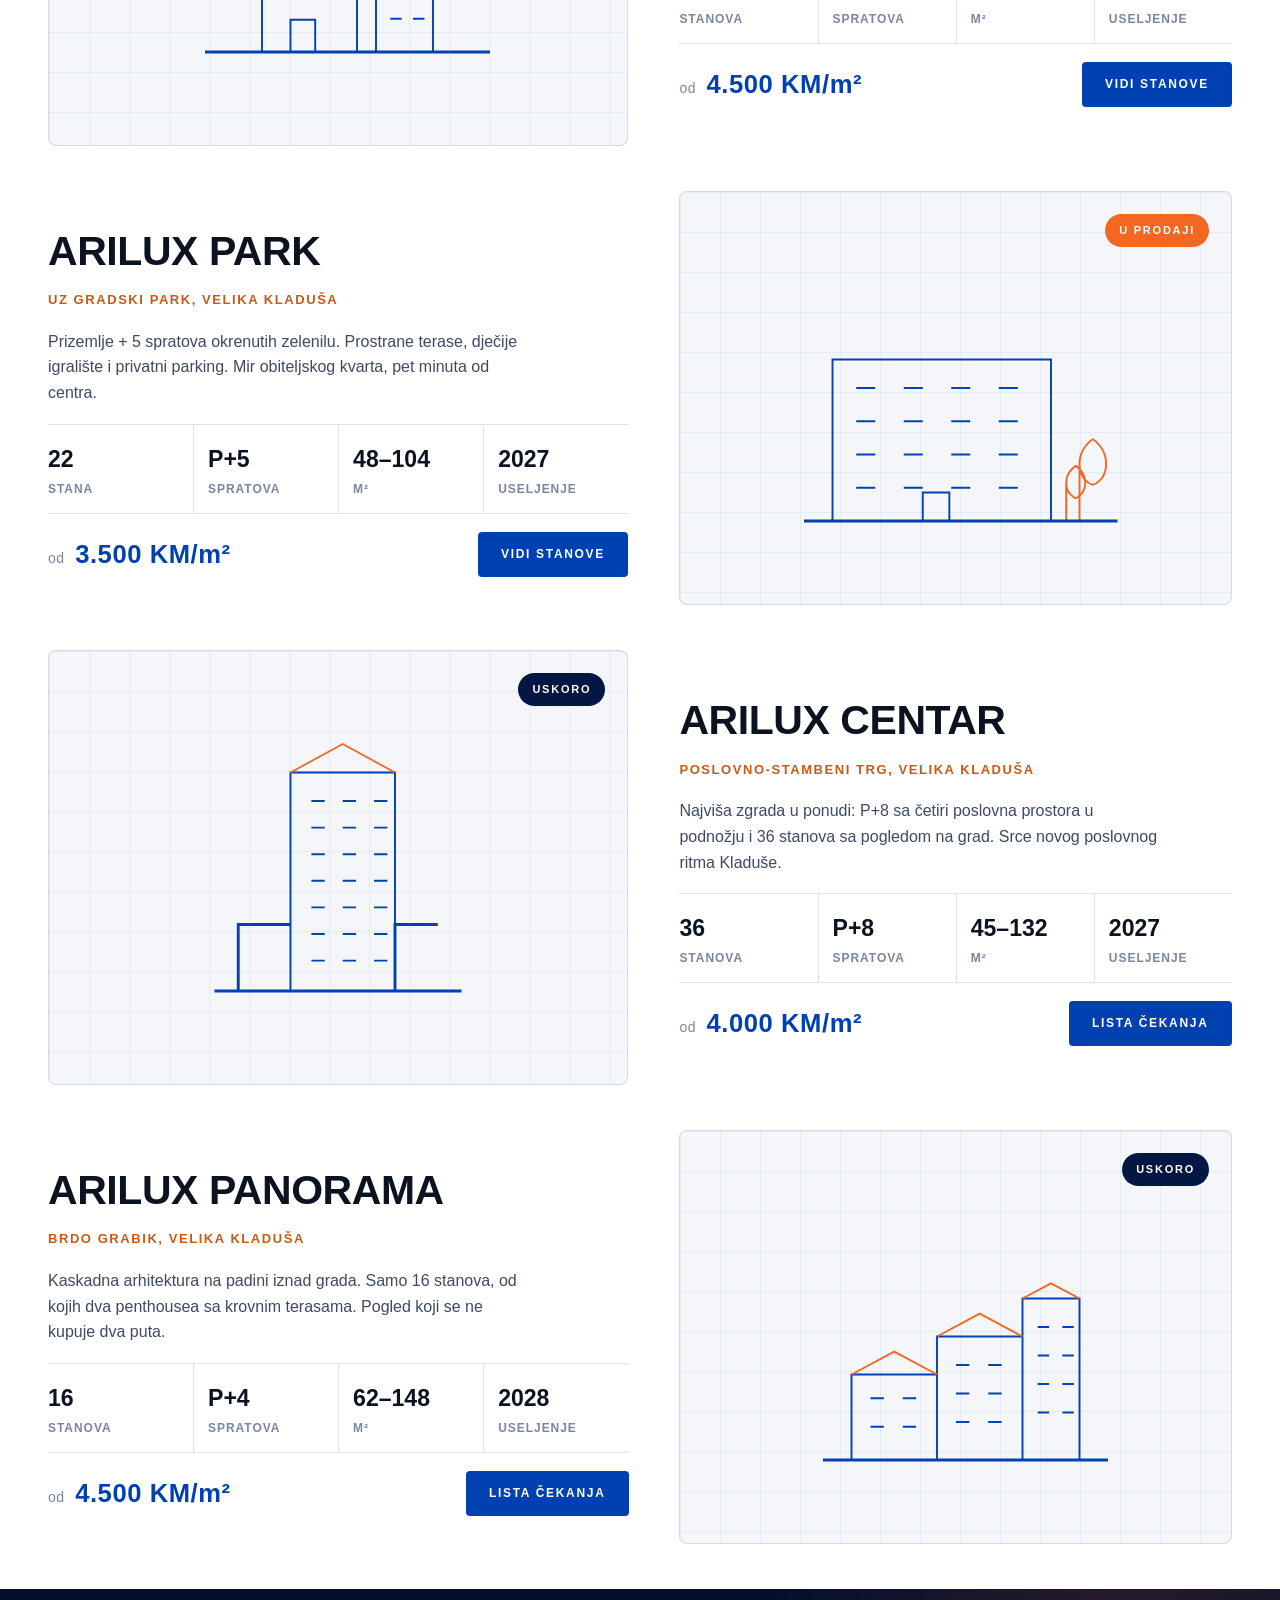
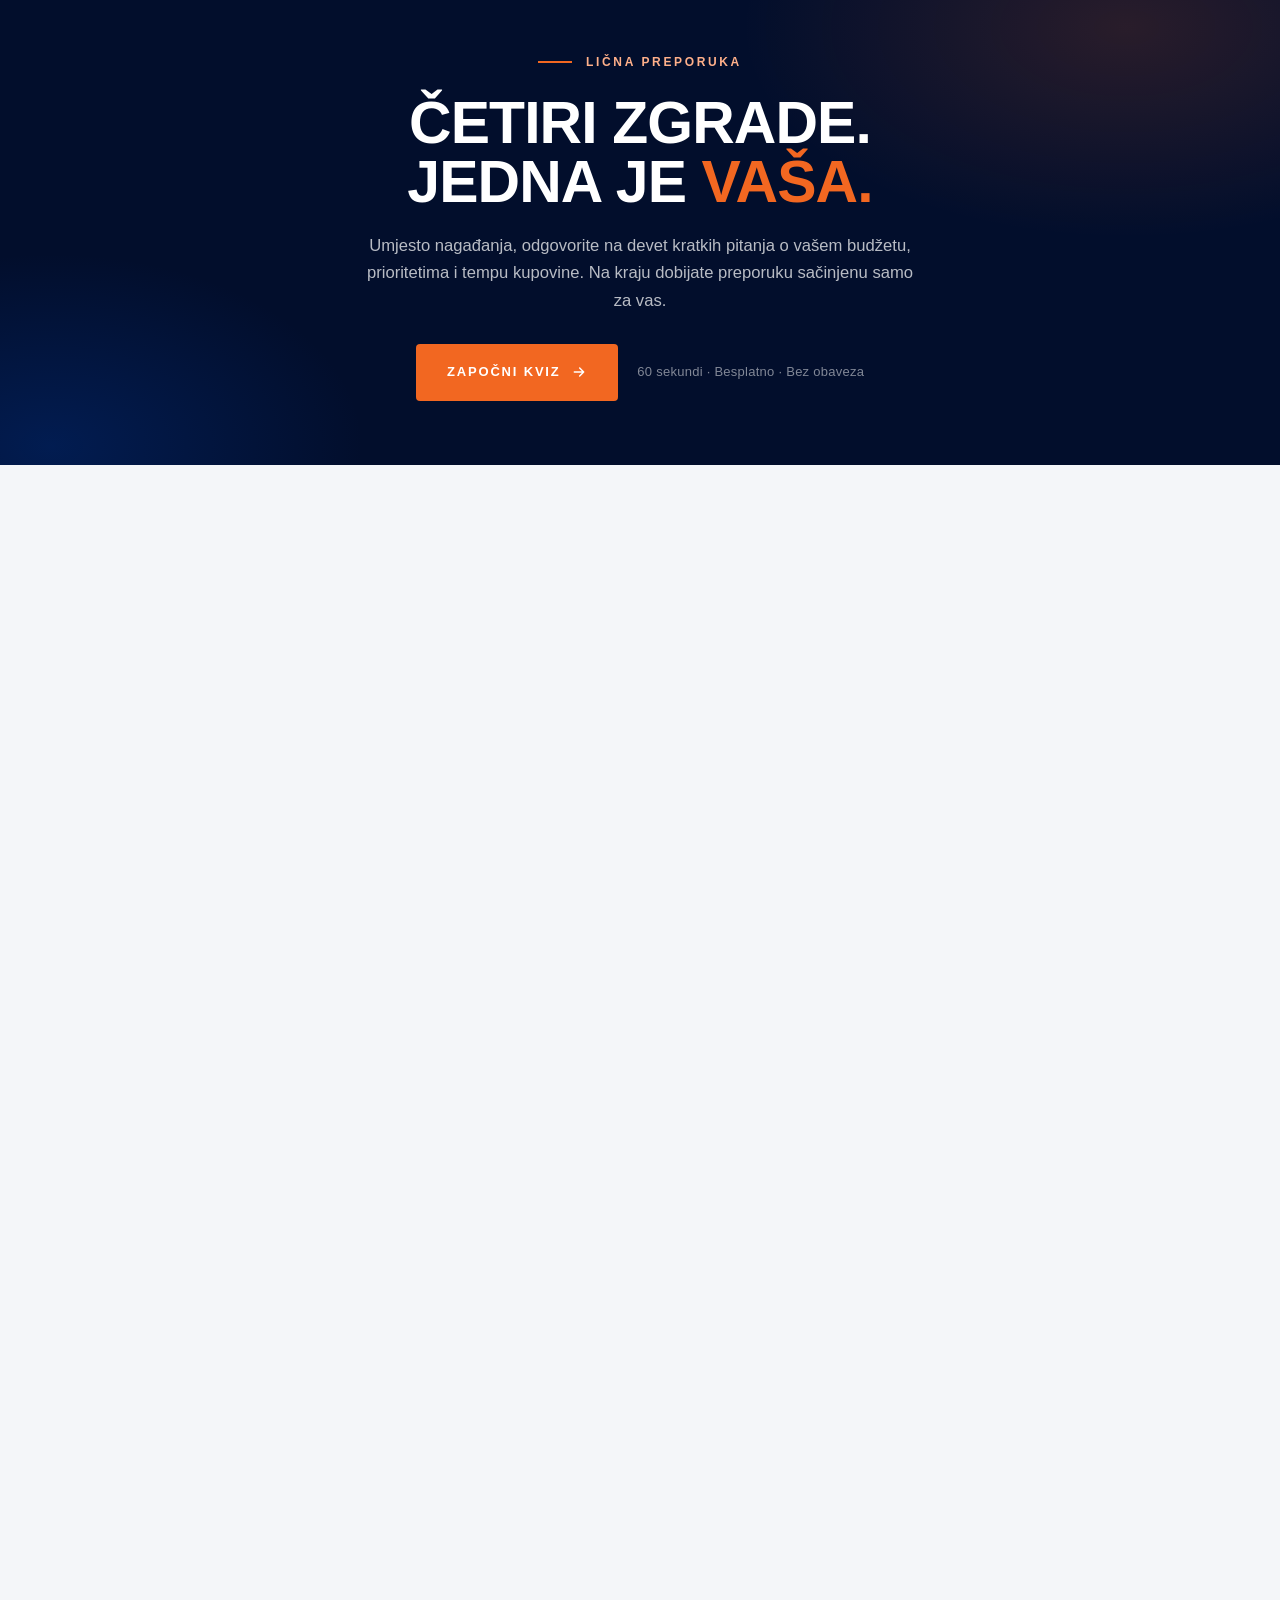
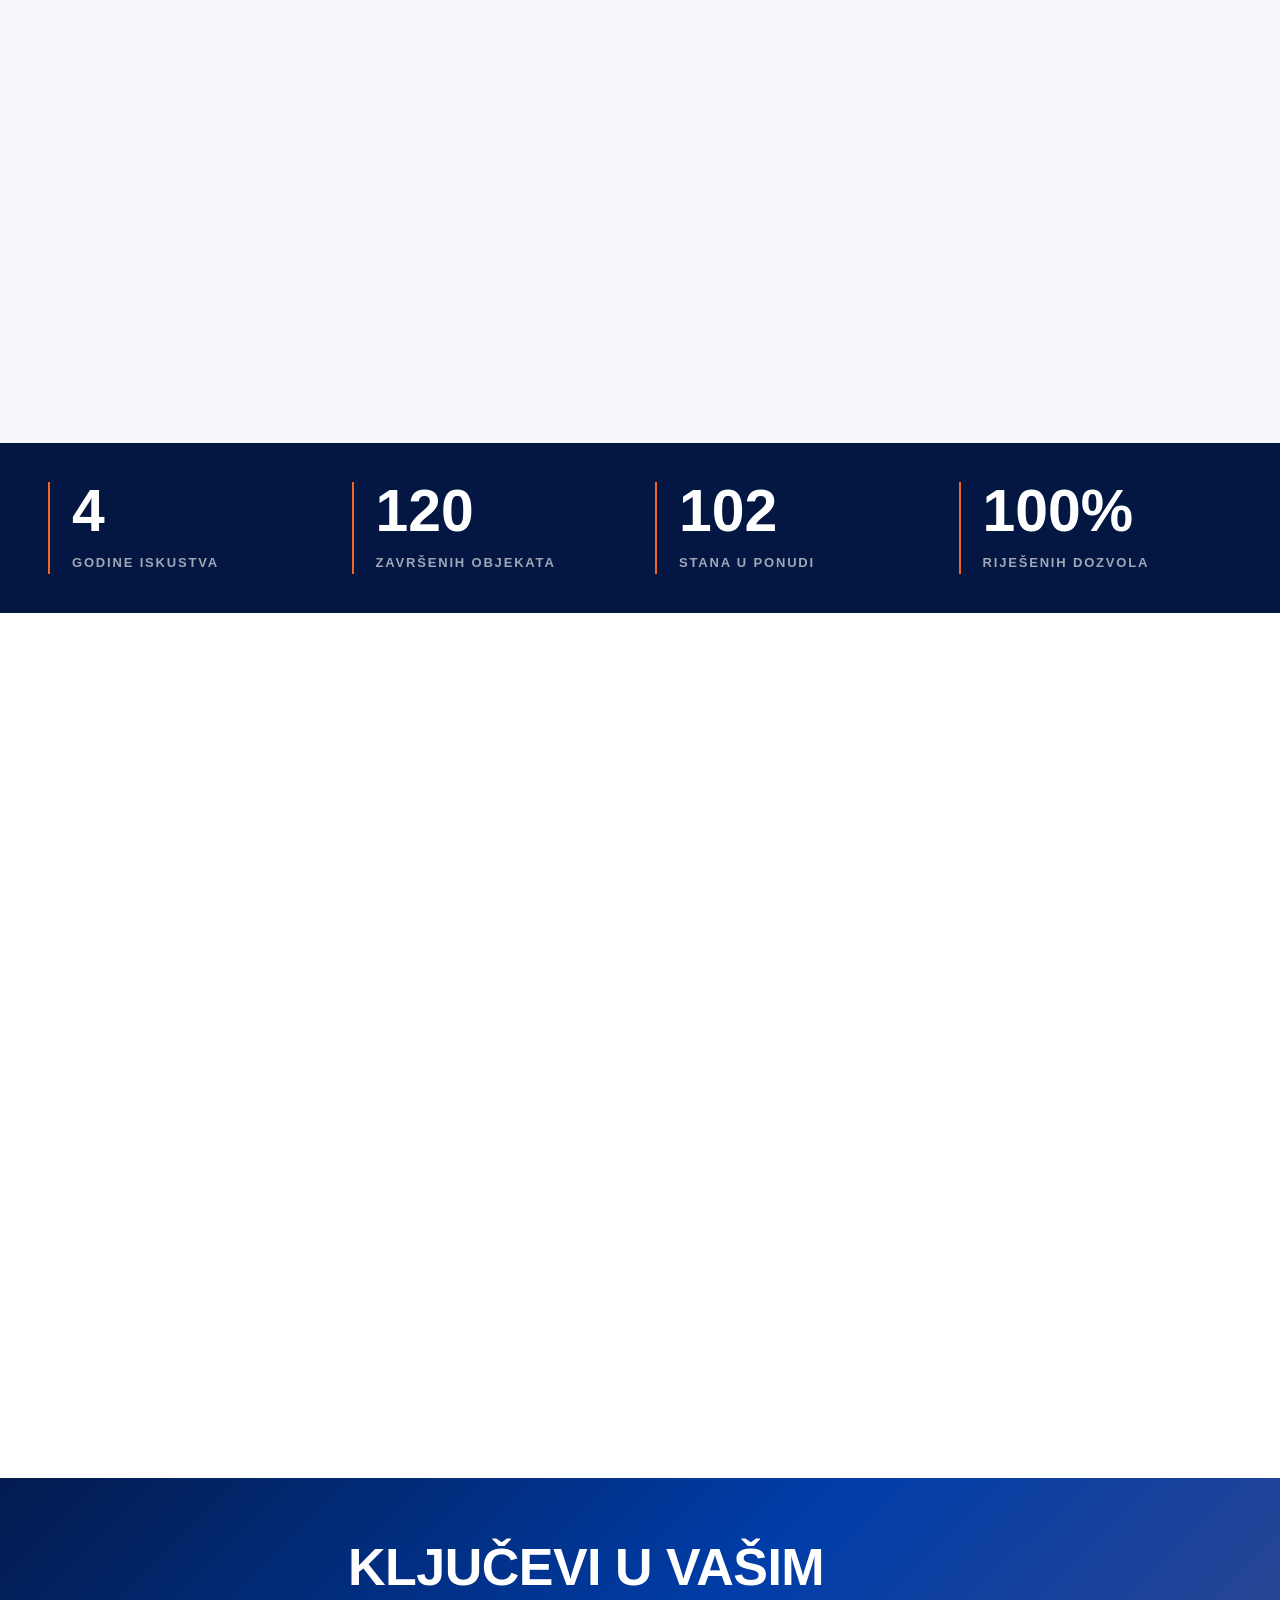
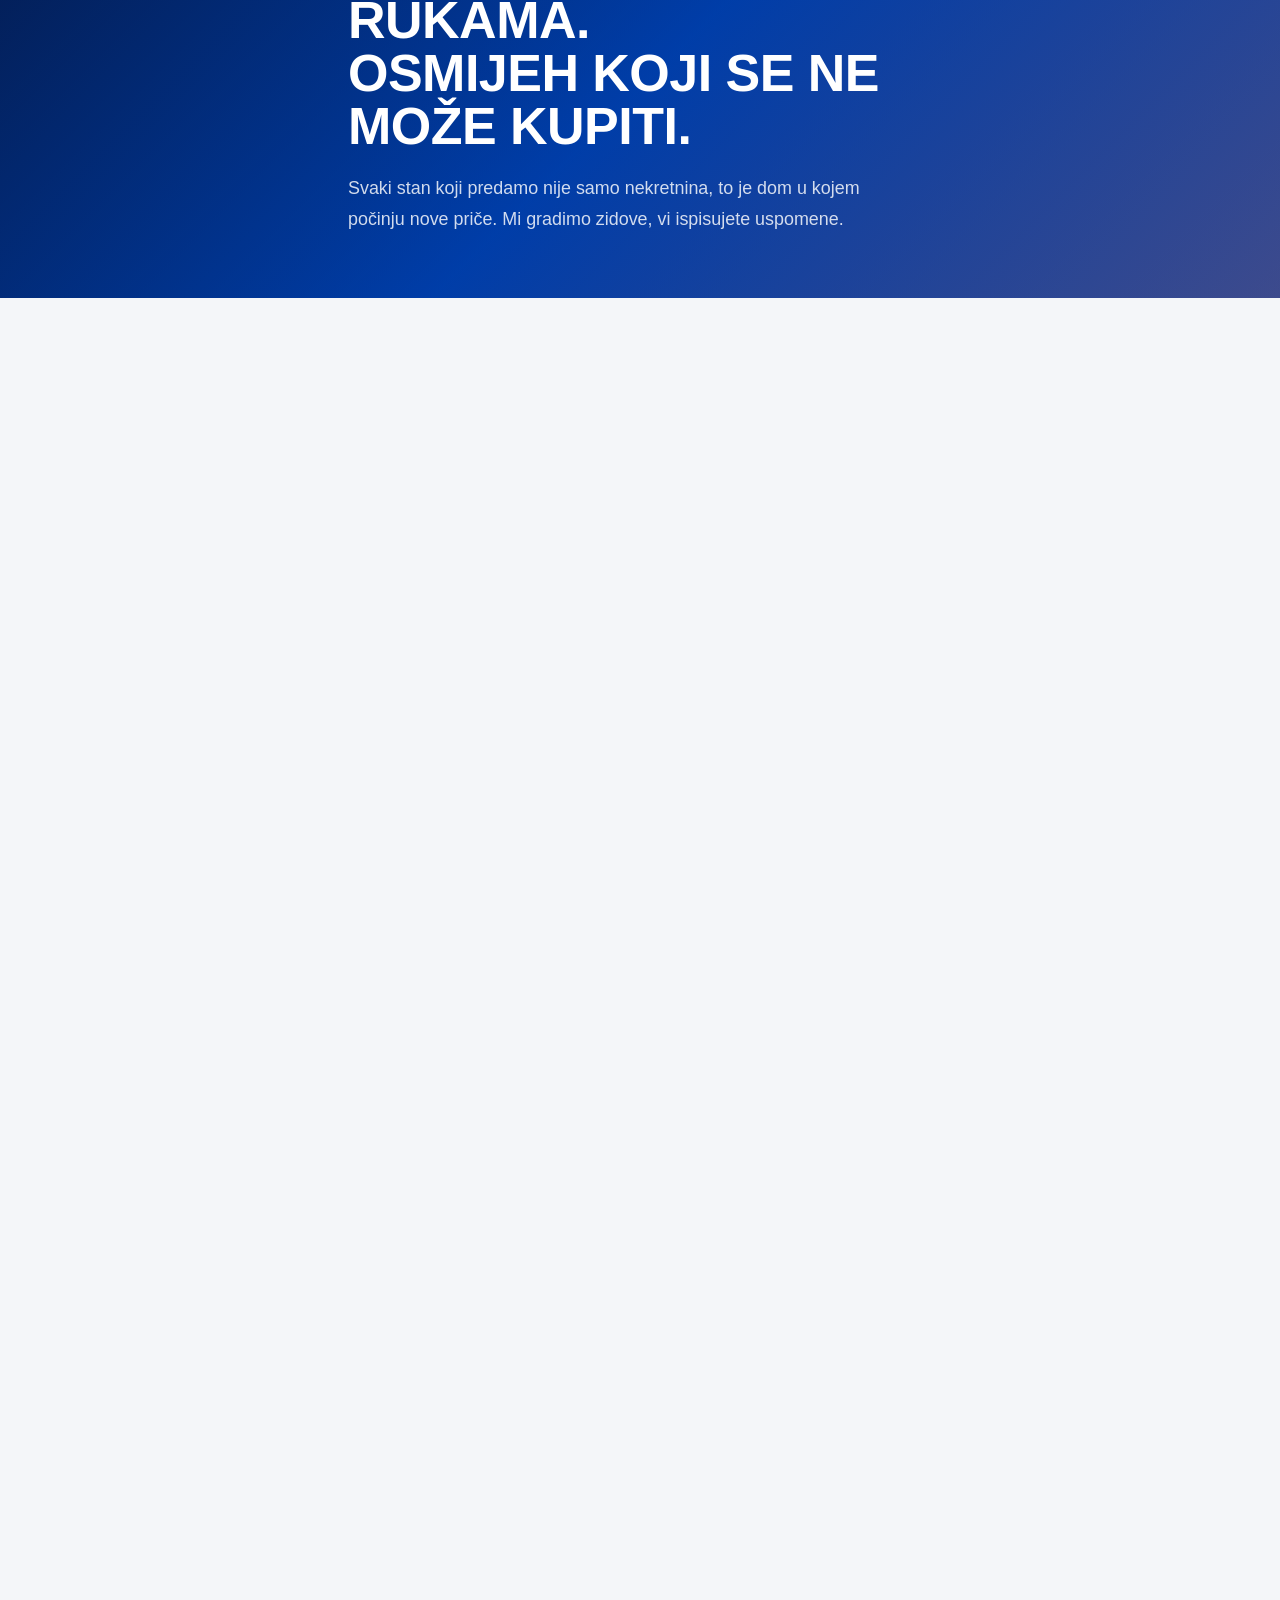
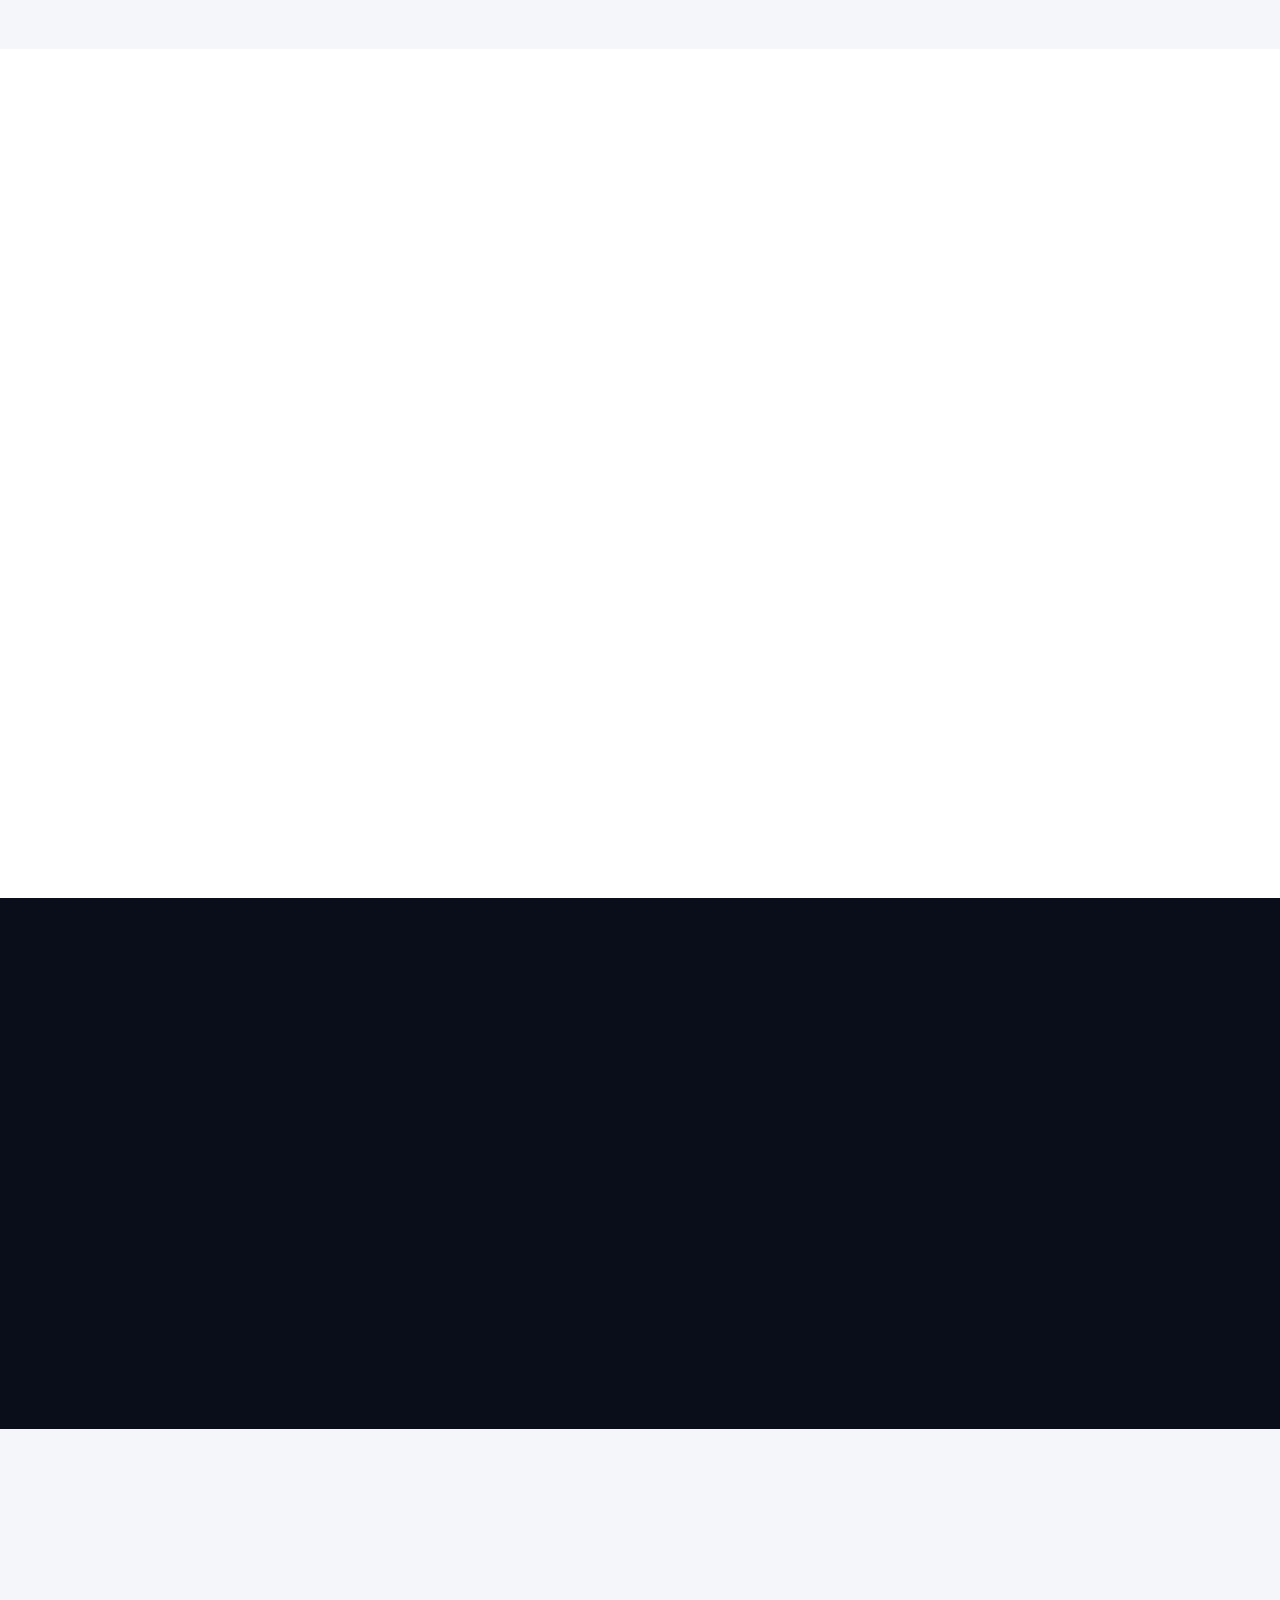
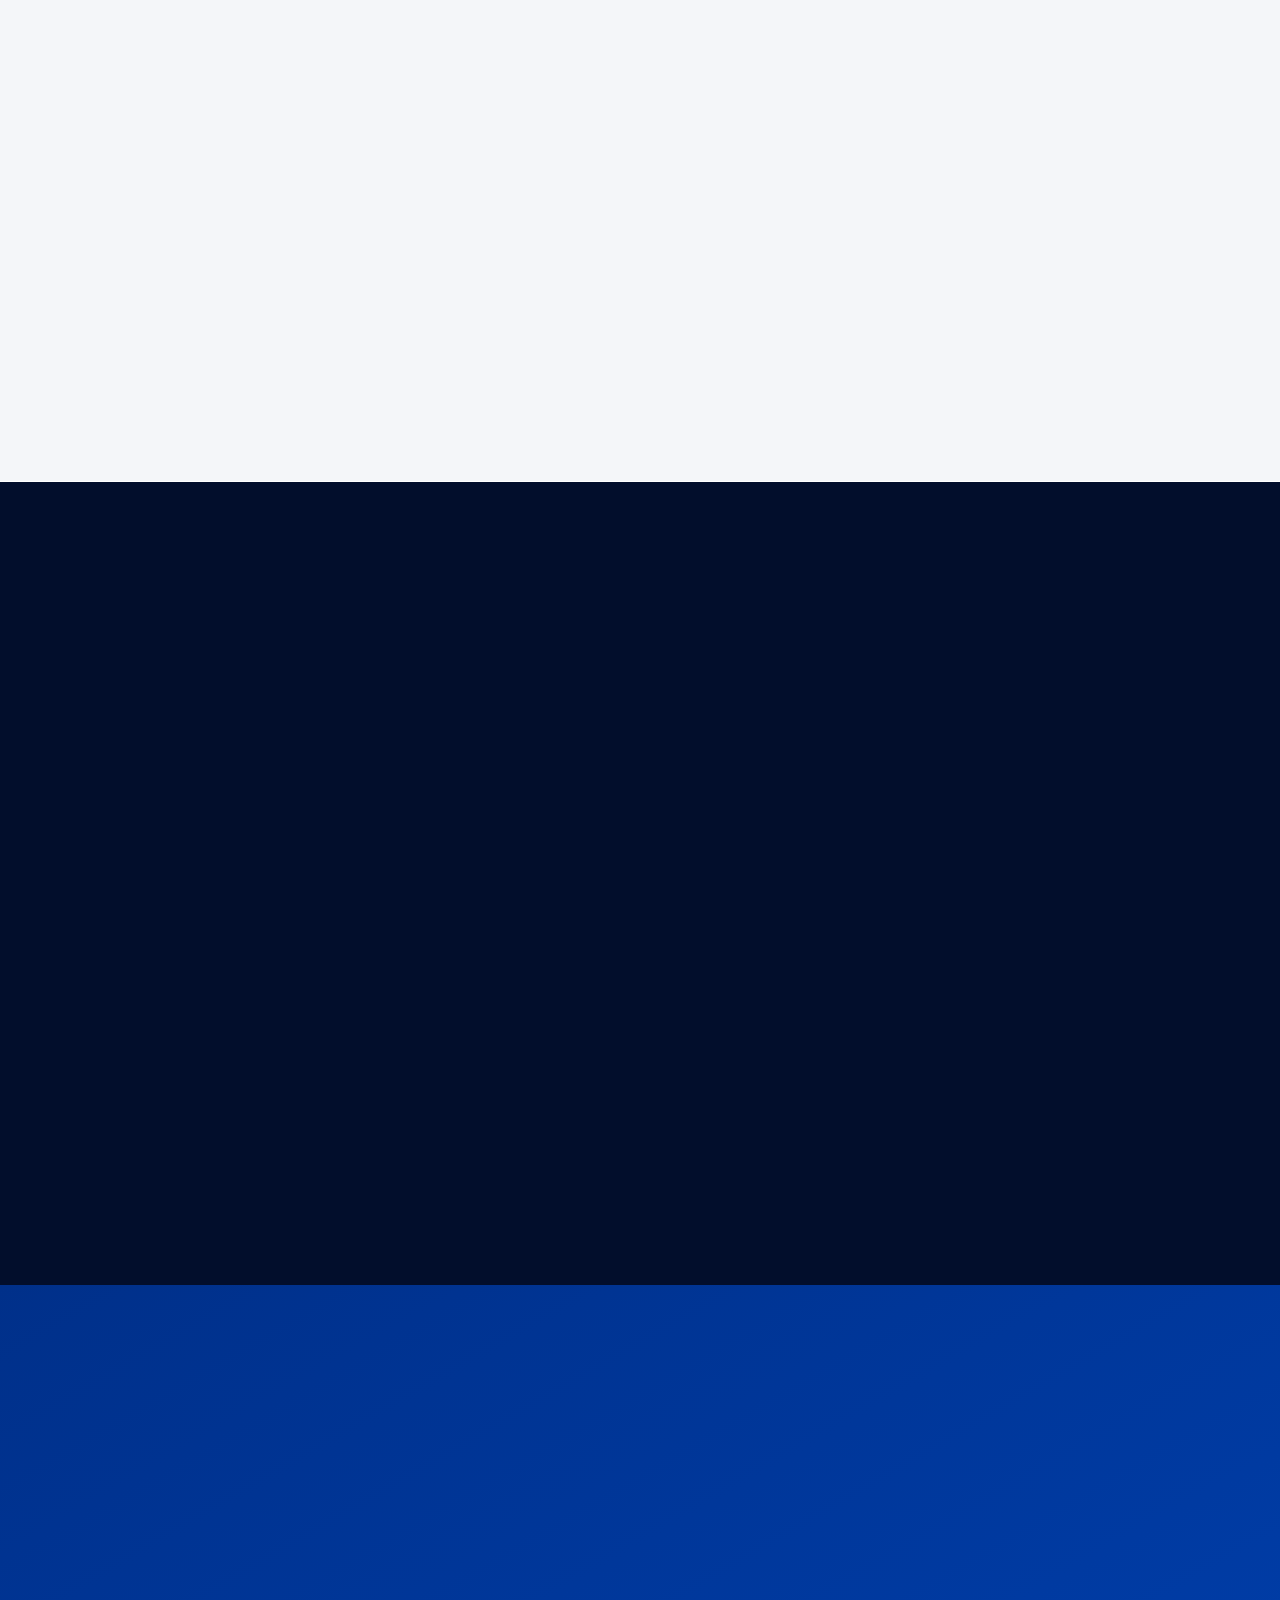
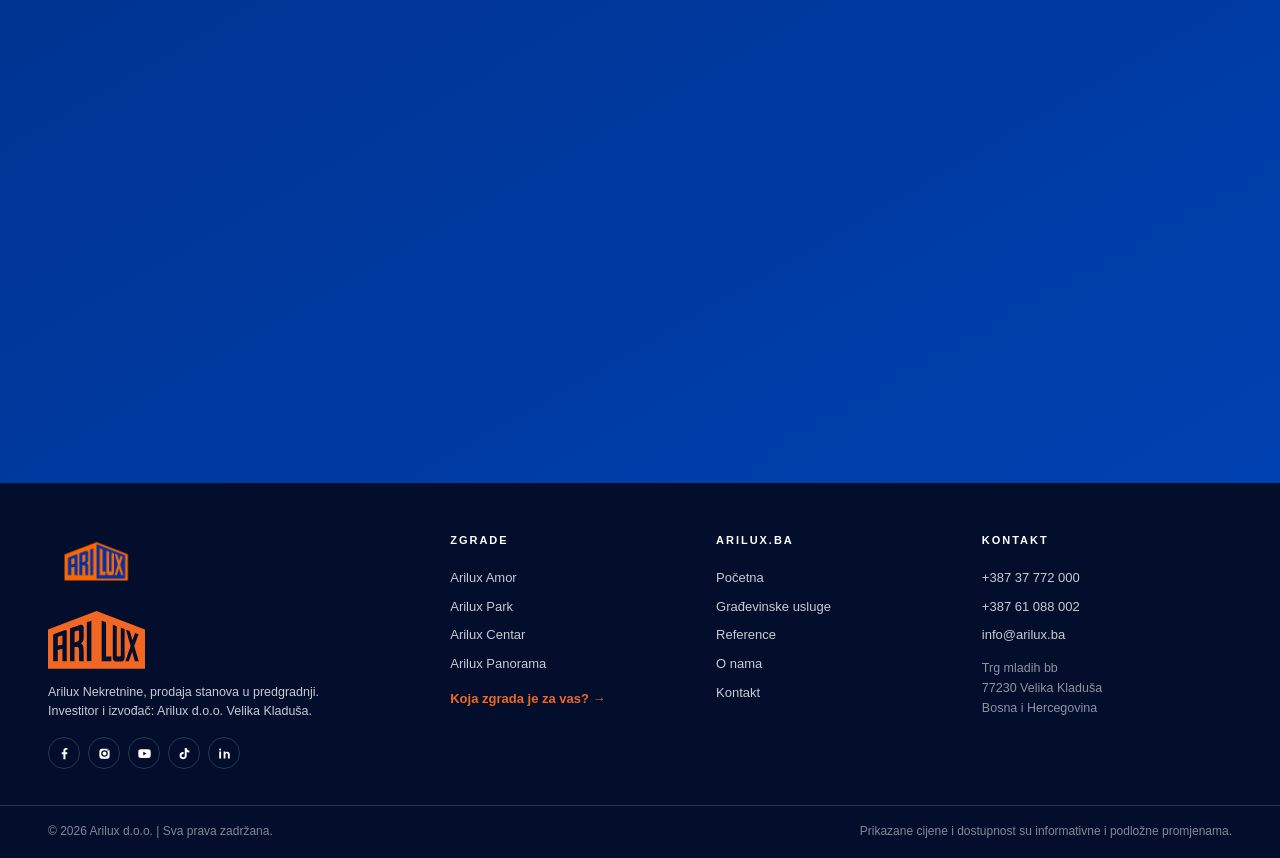
==== commit d4f9d803: "SW v18 + auto-reload on controllerchange (no more stale cache)" ====
--- a/index.html
+++ b/index.html
@@ -1300,6 +1300,14 @@
       window.addEventListener('load', function () {
         navigator.serviceWorker.register('/arilux-nekretnine/sw.js').catch(function () {});
       });
+      /* Kad nova verzija SW preuzme kontrolu, osvježi stranicu da korisnik
+         nikad ne vidi zastarjeli sadržaj */
+      var refreshing = false;
+      navigator.serviceWorker.addEventListener('controllerchange', function () {
+        if (refreshing) return;
+        refreshing = true;
+        window.location.reload();
+      });
     }
   </script>
 </body>
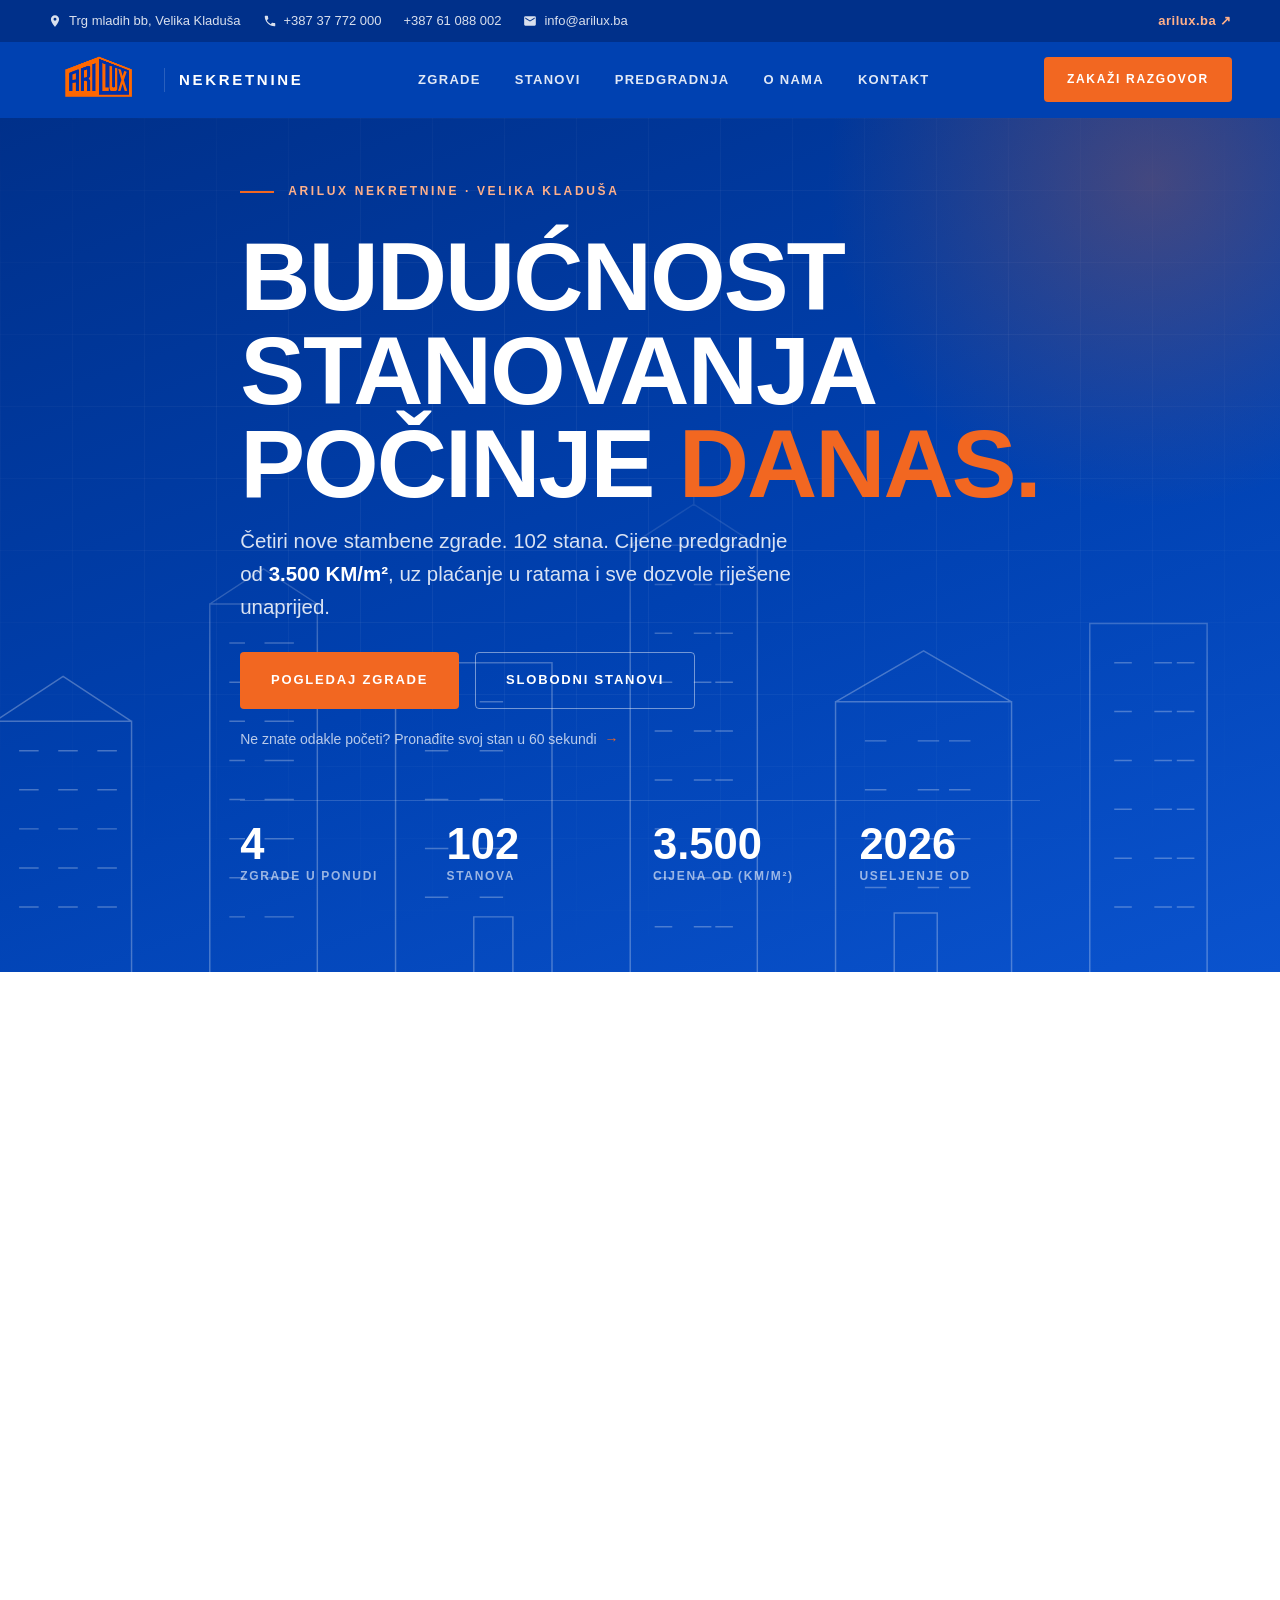
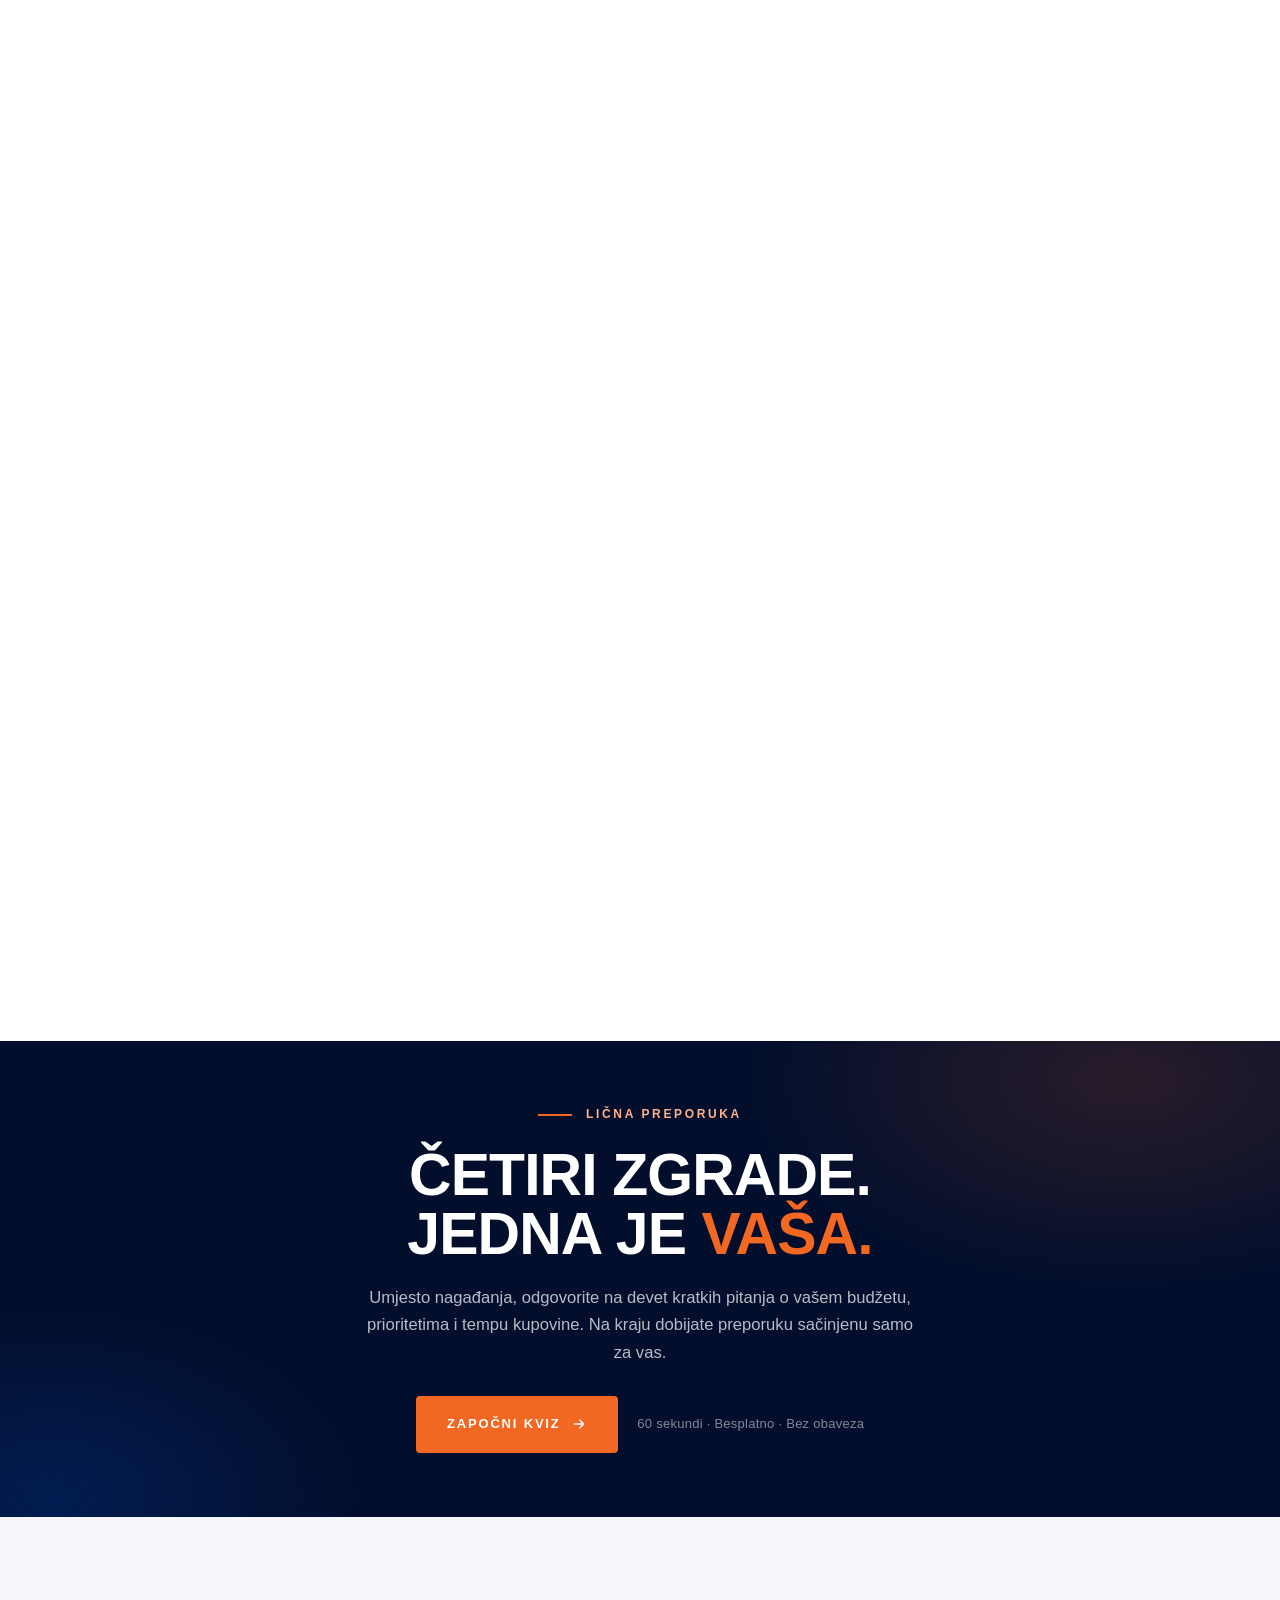
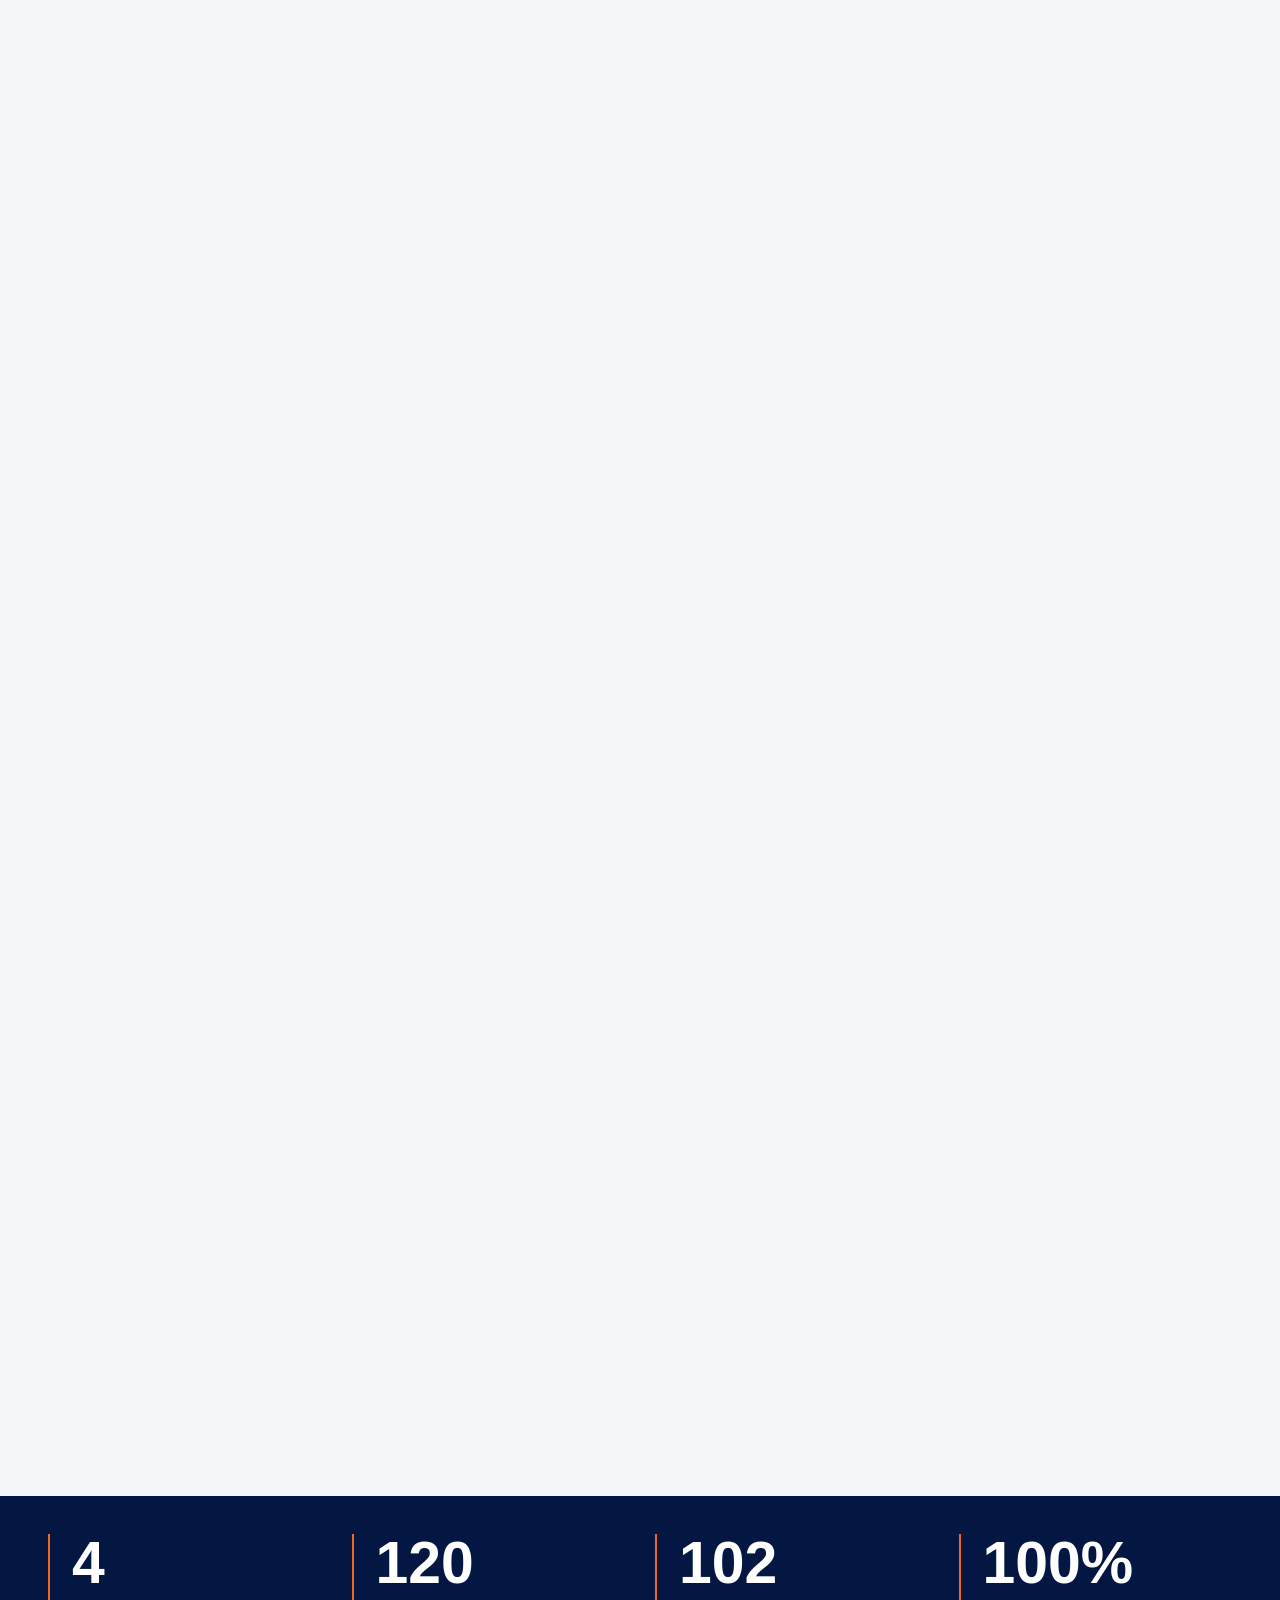
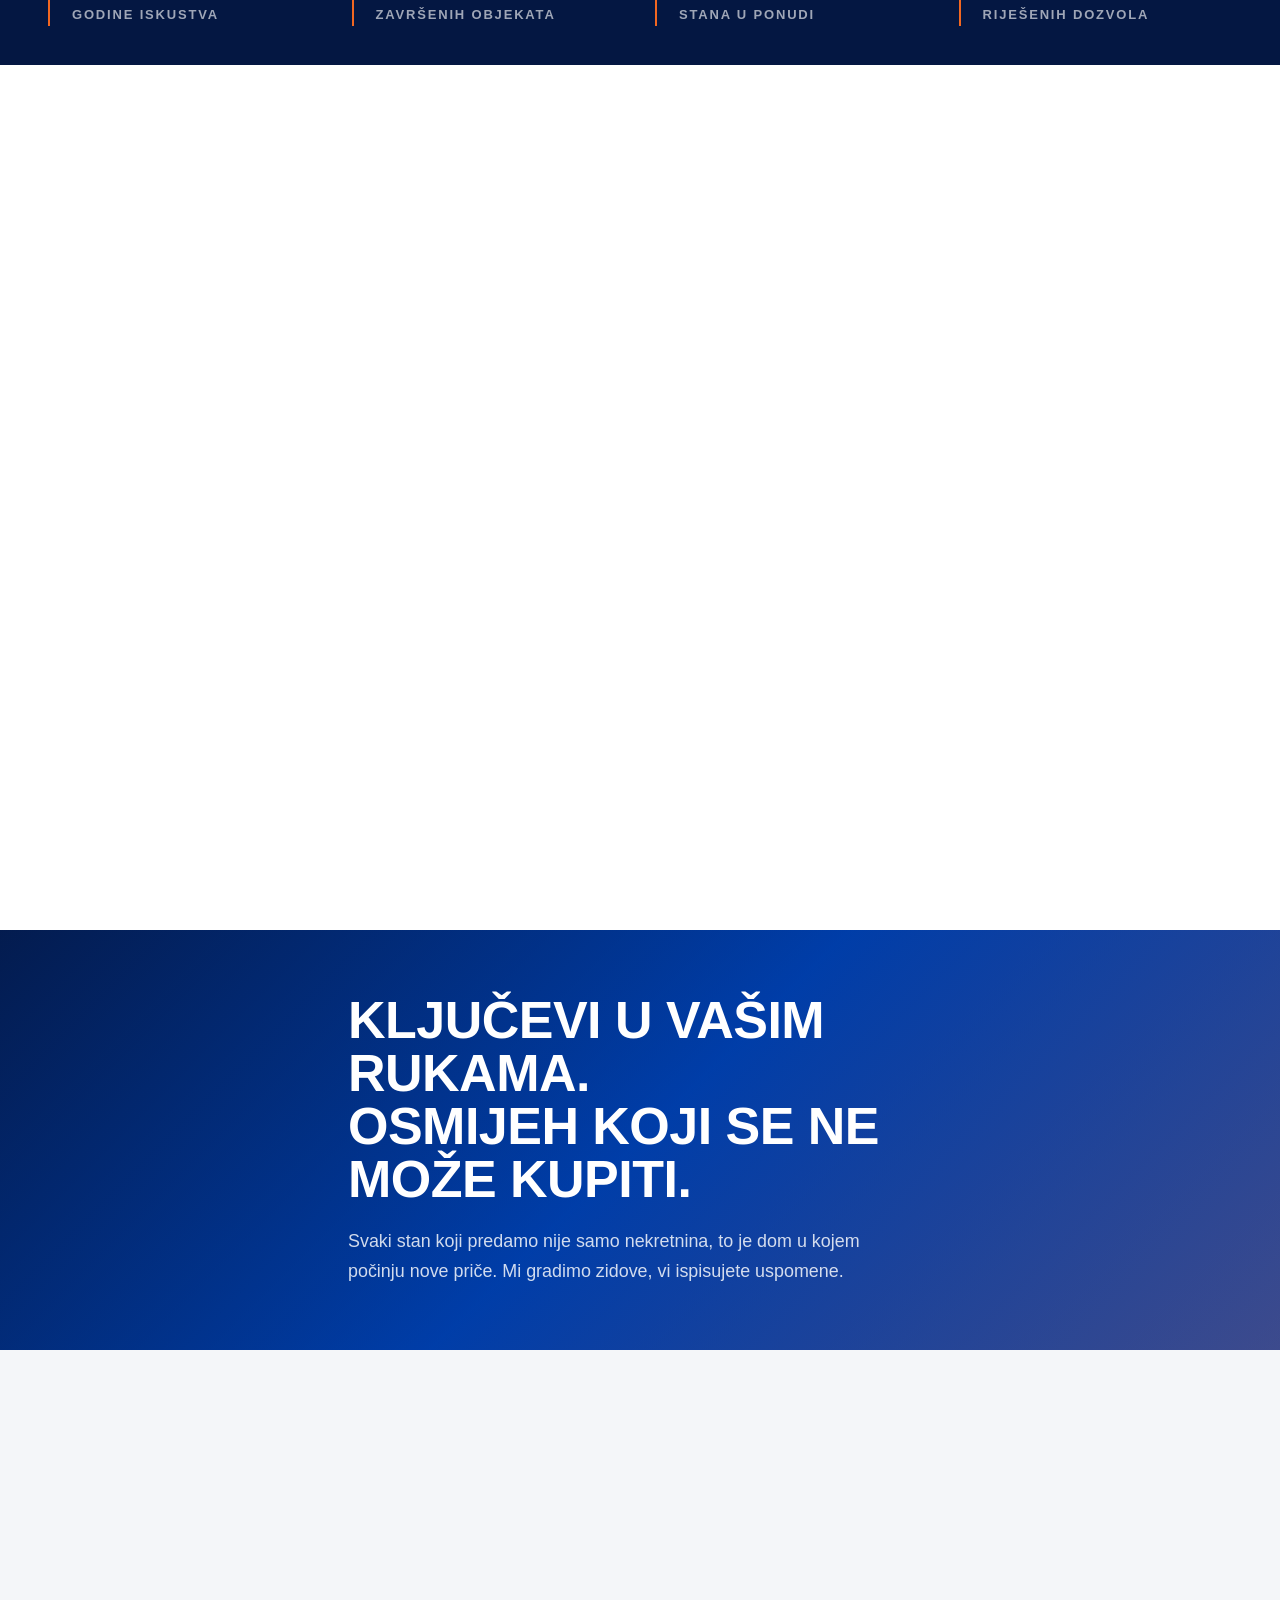
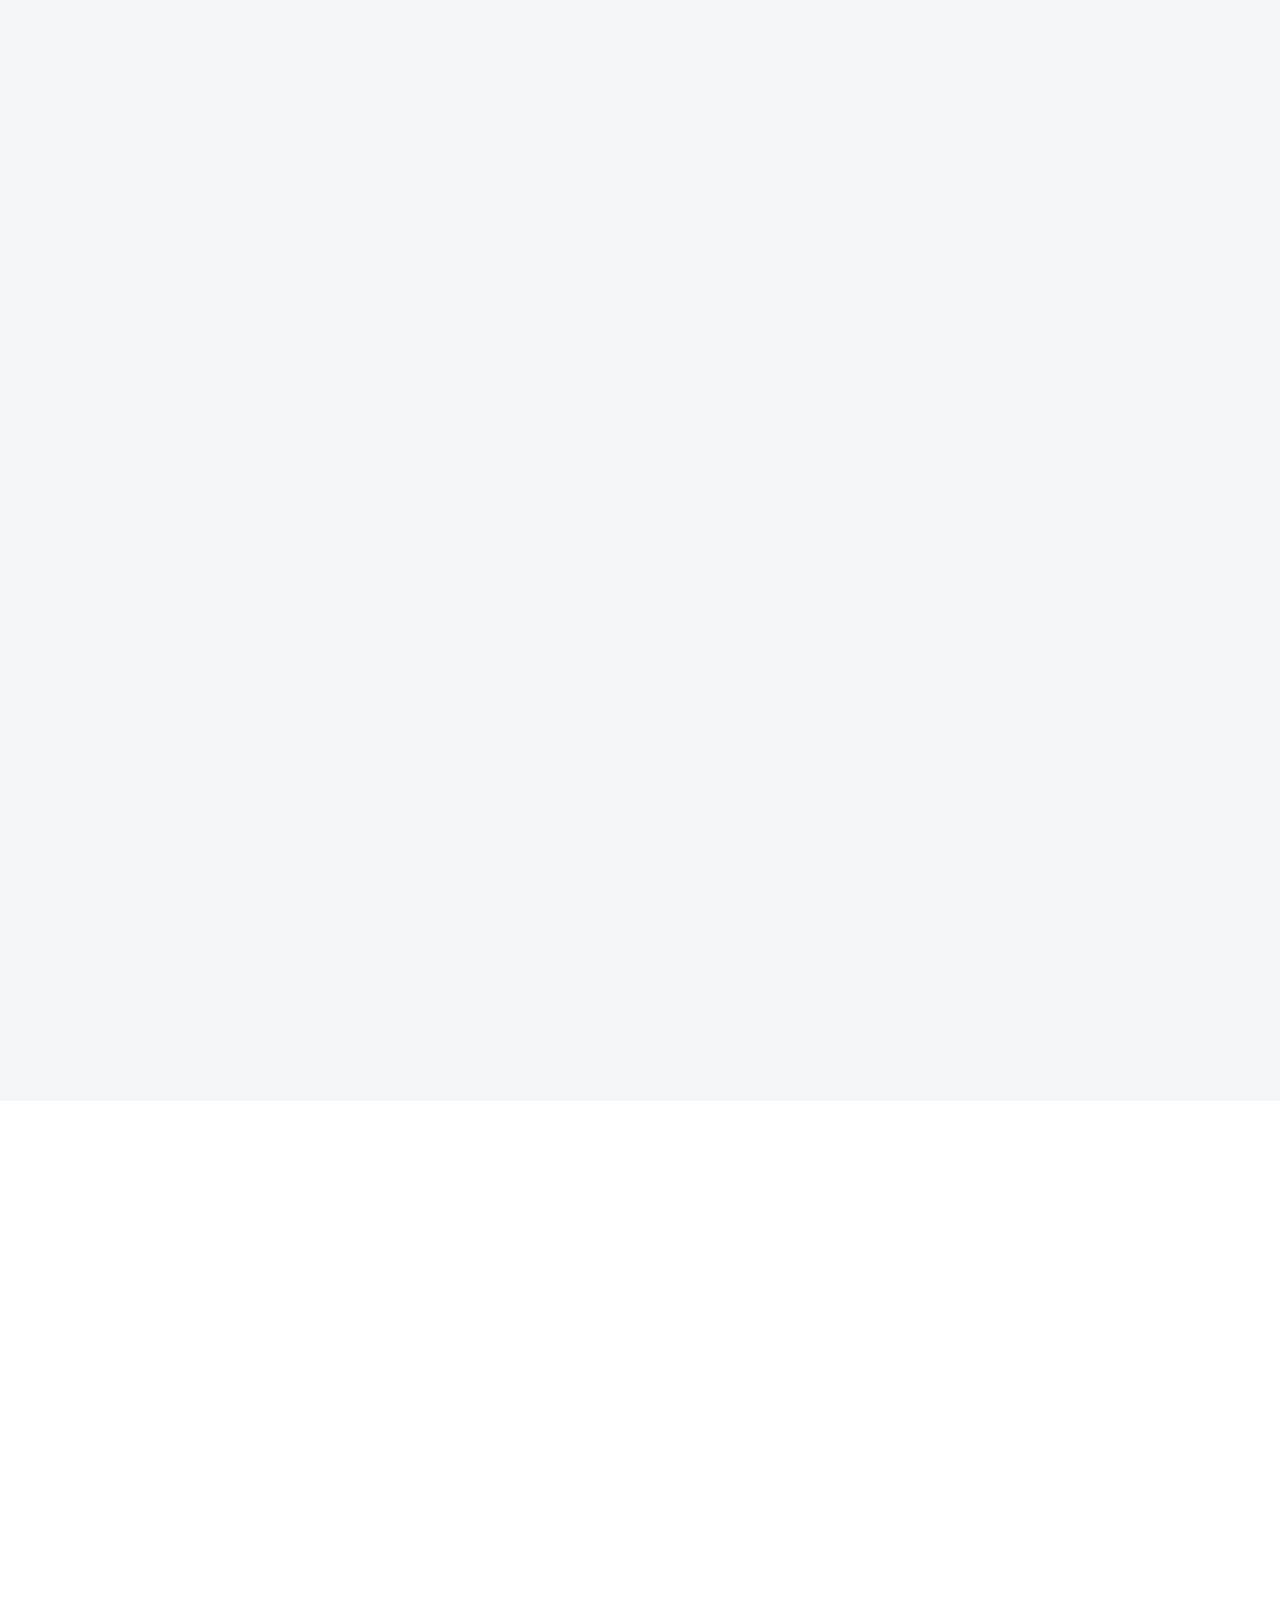
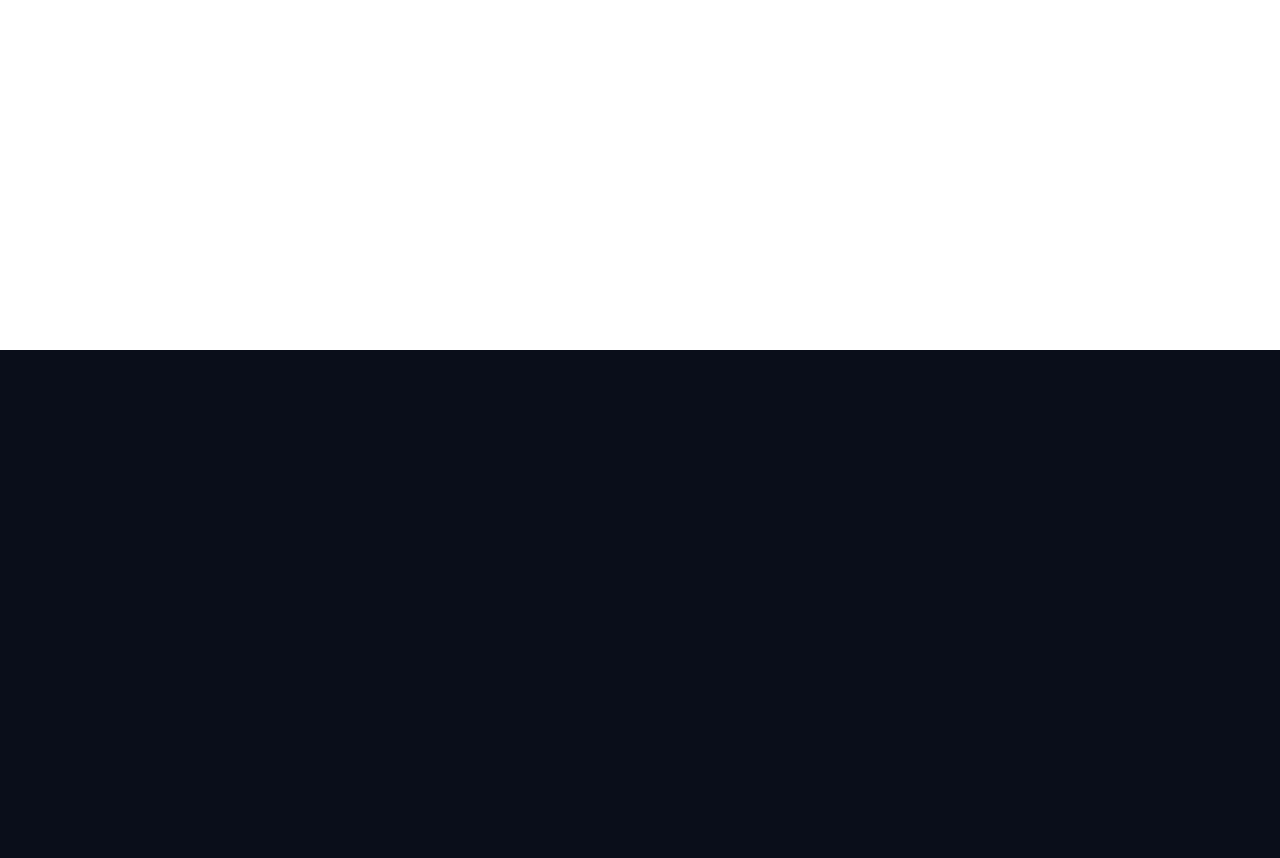
==== commit 92113d23: "Marketing: real og:image 1200x630, quiz WhatsApp results channel, prefilled WA message, quiz OG tags" ====
--- a/index.html
+++ b/index.html
@@ -28,13 +28,17 @@
   <meta property="og:description" content="4 nove zgrade. 102 stana. Cijene predgradnje od 3.500 KM/m². Plaćanje u ratama, sve dozvole riješene. Rezervišite stan danas.">
   <meta property="og:site_name" content="Arilux Nekretnine">
   <meta property="og:locale" content="bs_BA">
-  <meta property="og:image" content="https://ocjenime.github.io/arilux-nekretnine/assets/img/favicon.svg">
+  <meta property="og:image" content="https://ocjenime.github.io/arilux-nekretnine/assets/img/og-cover.jpg">
+  <meta property="og:image:width" content="1200">
+  <meta property="og:image:height" content="630">
+  <meta property="og:image:alt" content="Moderan Arilux stan u predgradnji, Velika Kladuša">
 
   <!-- Twitter Card -->
   <meta name="twitter:card" content="summary_large_image">
   <meta name="twitter:title" content="Arilux Nekretnine | Stanovi u predgradnji">
   <meta name="twitter:description" content="4 nove zgrade. 102 stana. Cijene predgradnje od 3.500 KM/m². Rezervišite stan danas.">
-  <meta name="twitter:image" content="https://ocjenime.github.io/arilux-nekretnine/assets/img/favicon.svg">
+  <meta name="twitter:image" content="https://ocjenime.github.io/arilux-nekretnine/assets/img/og-cover.jpg">
+  <meta name="twitter:image:alt" content="Moderan Arilux stan u predgradnji, Velika Kladuša">
 
   <!-- Preconnect -->
   <link rel="preconnect" href="https://fonts.googleapis.com">
@@ -1271,7 +1275,7 @@
   </div>
 
   <!-- ═══════════ WHATSAPP FLOATING BUTTON ═══════════ -->
-  <a href="https://wa.me/38761088002" target="_blank" rel="noopener" class="whatsapp-fab" id="whatsappFab" aria-label="Kontaktirajte nas na WhatsApp">
+  <a href="https://wa.me/38761088002?text=Zdravo!%20Zanima%20me%20ponuda%20Arilux%20stanova." target="_blank" rel="noopener" class="whatsapp-fab" id="whatsappFab" aria-label="Kontaktirajte nas na WhatsApp">
     <svg viewBox="0 0 24 24" fill="currentColor" width="28" height="28"><path d="M17.472 14.382c-.297-.149-1.758-.867-2.03-.967-.273-.099-.471-.148-.67.15-.197.297-.767.966-.94 1.164-.173.199-.347.223-.644.075-.297-.15-1.255-.463-2.39-1.475-.883-.788-1.48-1.761-1.653-2.059-.173-.297-.018-.458.13-.606.134-.133.298-.347.446-.52.149-.174.198-.298.298-.497.099-.198.05-.371-.025-.52-.075-.149-.669-1.612-.916-2.207-.242-.579-.487-.5-.669-.51-.173-.008-.371-.01-.57-.01-.198 0-.52.074-.792.372-.272.297-1.04 1.016-1.04 2.479 0 1.462 1.065 2.875 1.213 3.074.149.198 2.096 3.2 5.077 4.487.709.306 1.262.489 1.694.625.712.227 1.36.195 1.871.118.571-.085 1.758-.719 2.006-1.413.248-.694.248-1.289.173-1.413-.074-.124-.272-.198-.57-.347m-5.421 7.403h-.004a9.87 9.87 0 01-5.031-1.378l-.361-.214-3.741.982.998-3.648-.235-.374a9.86 9.86 0 01-1.51-5.26c.001-5.45 4.436-9.884 9.888-9.884 2.64 0 5.122 1.03 6.988 2.898a9.825 9.825 0 012.893 6.994c-.003 5.45-4.437 9.884-9.885 9.884m8.413-18.297A11.815 11.815 0 0012.05 0C5.495 0 .16 5.335.157 11.892c0 2.096.547 4.142 1.588 5.945L.057 24l6.305-1.654a11.882 11.882 0 005.683 1.448h.005c6.554 0 11.89-5.335 11.893-11.893a11.821 11.821 0 00-3.48-8.413z"/></svg>
     <span class="whatsapp-fab__tooltip">Javite nam se na WhatsApp</span>
   </a>
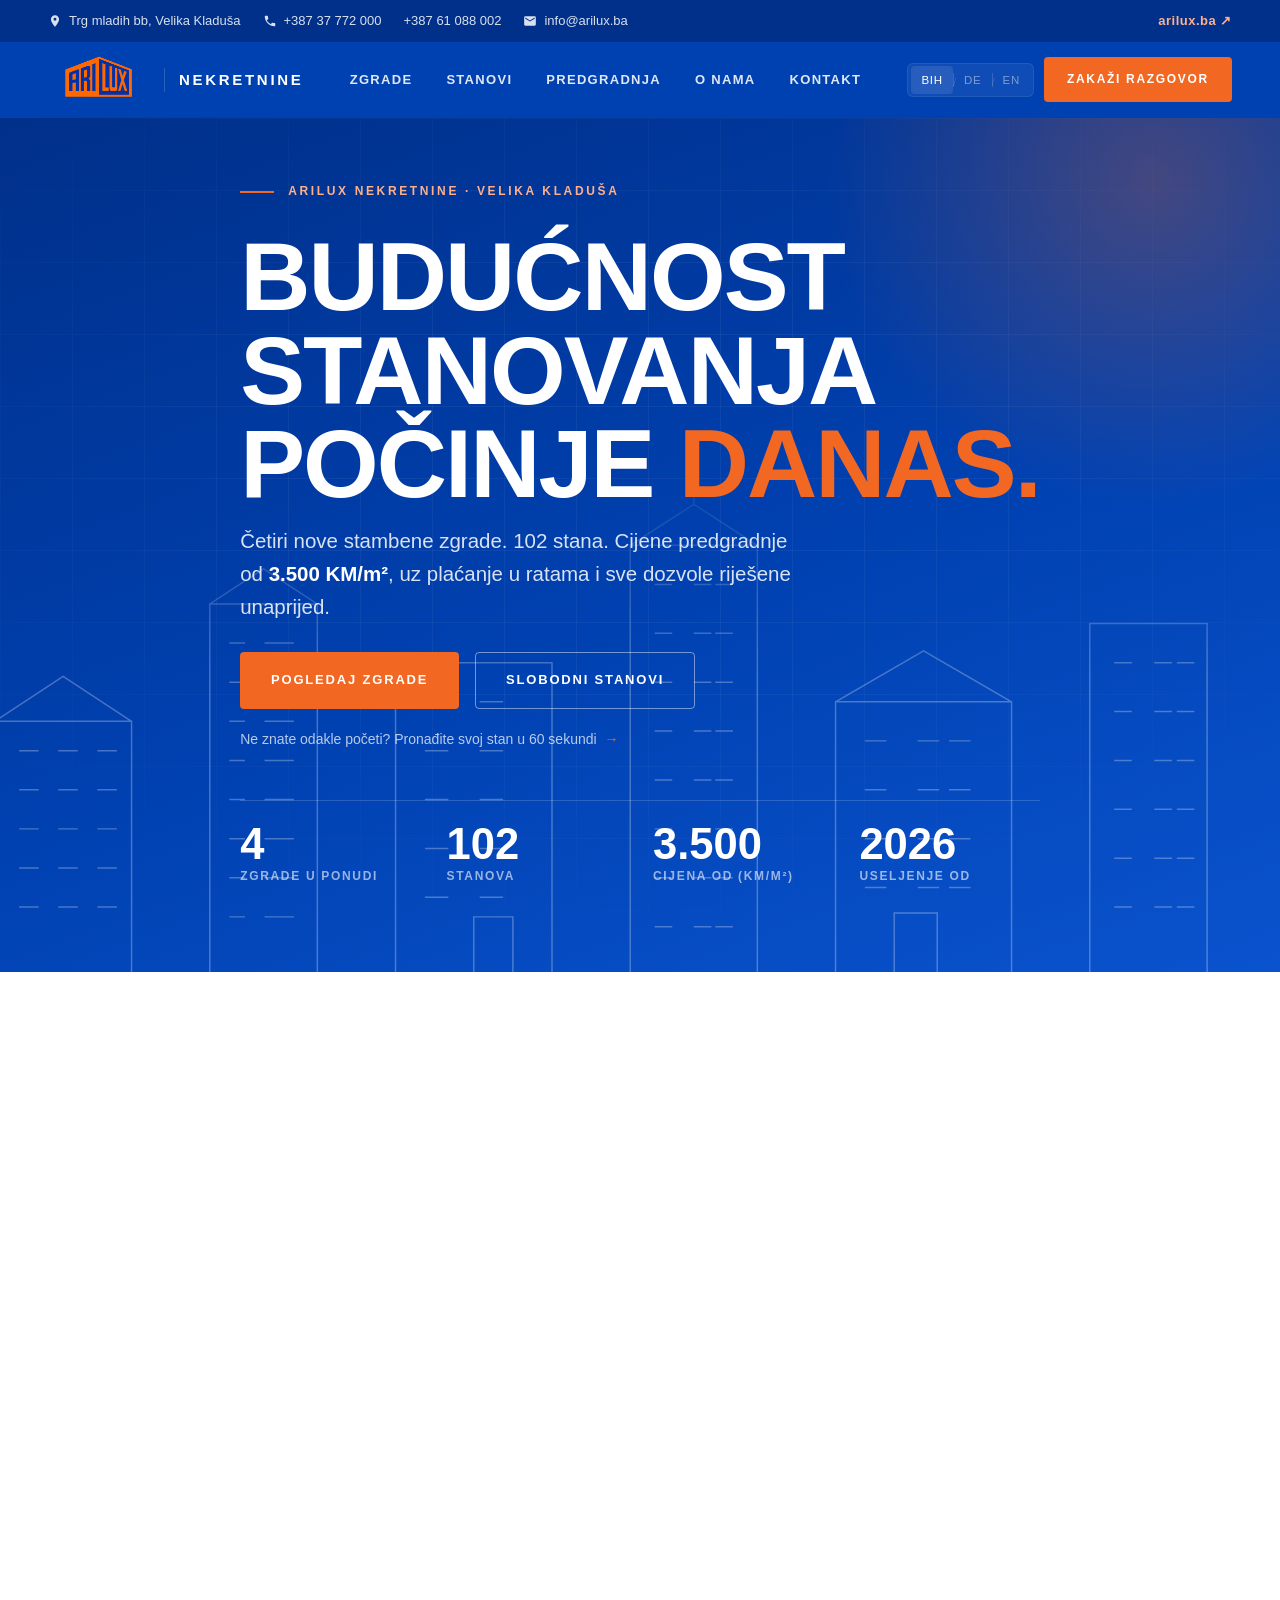
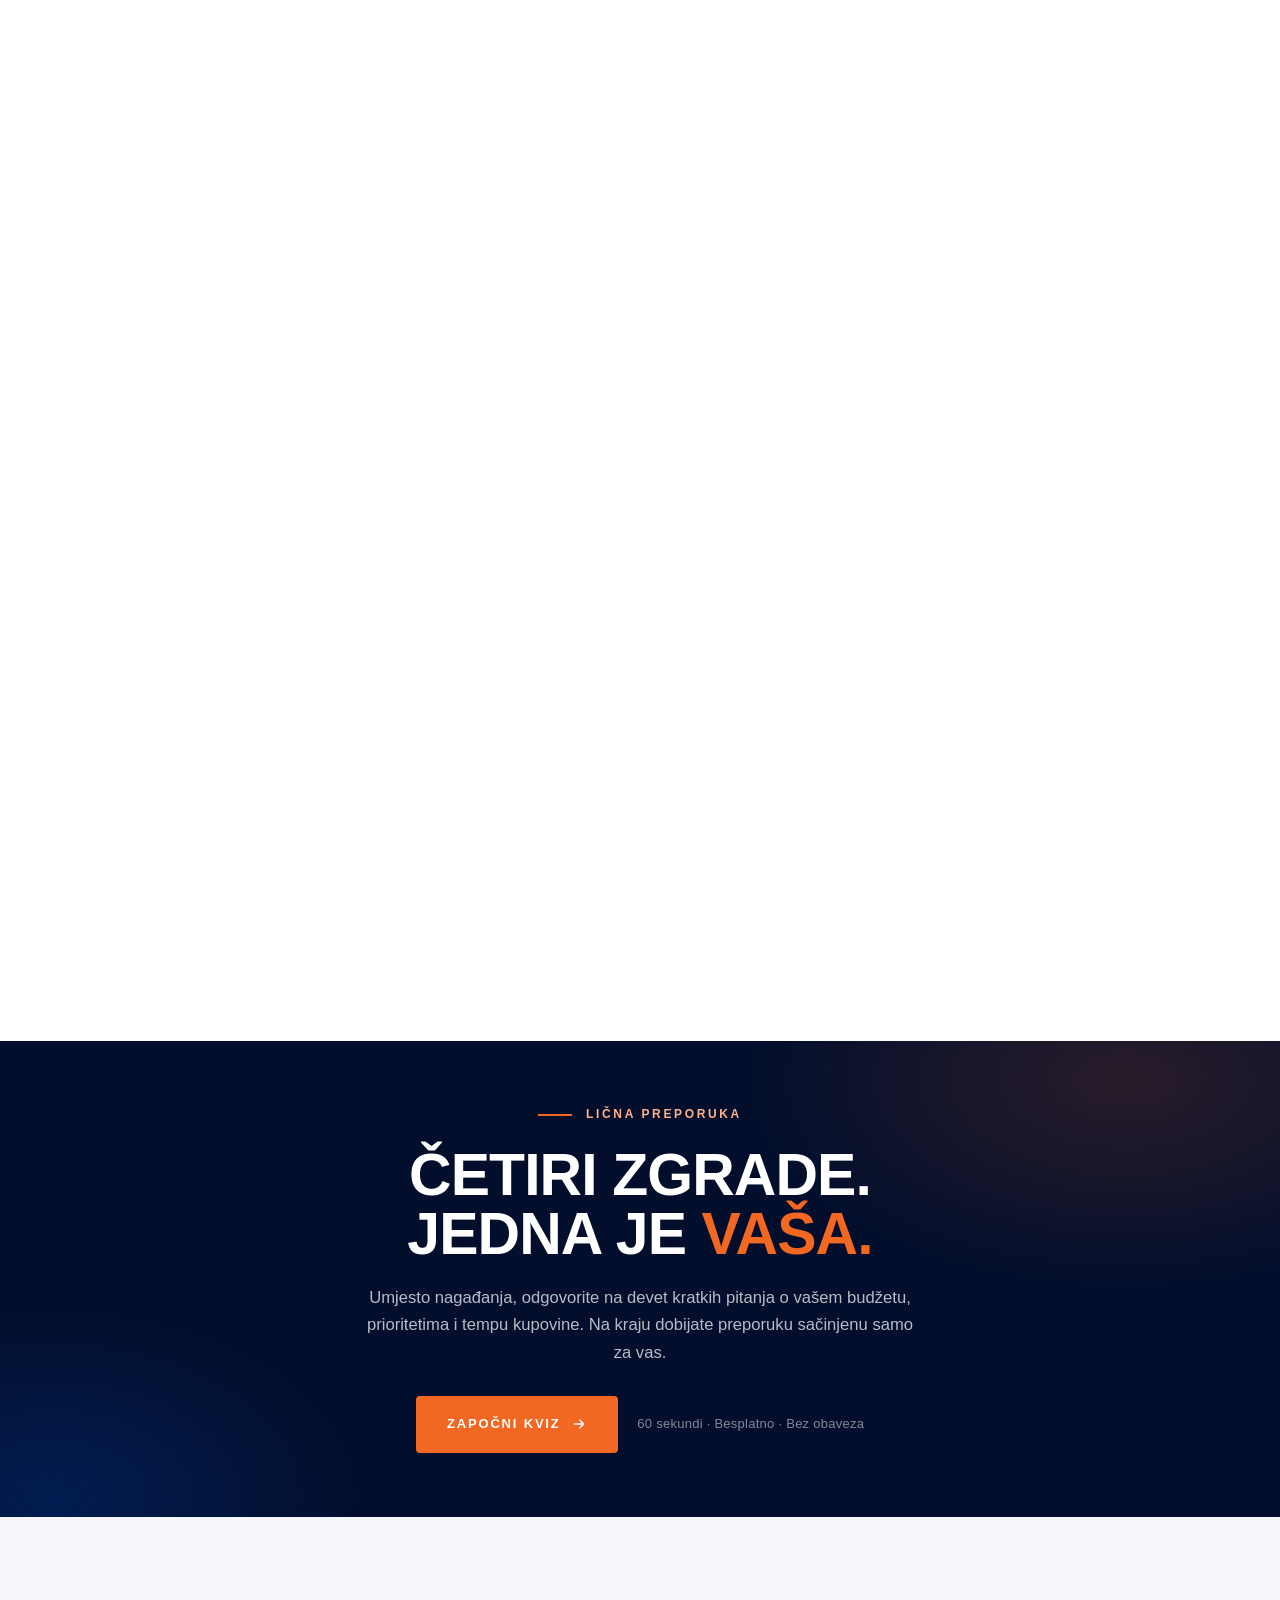
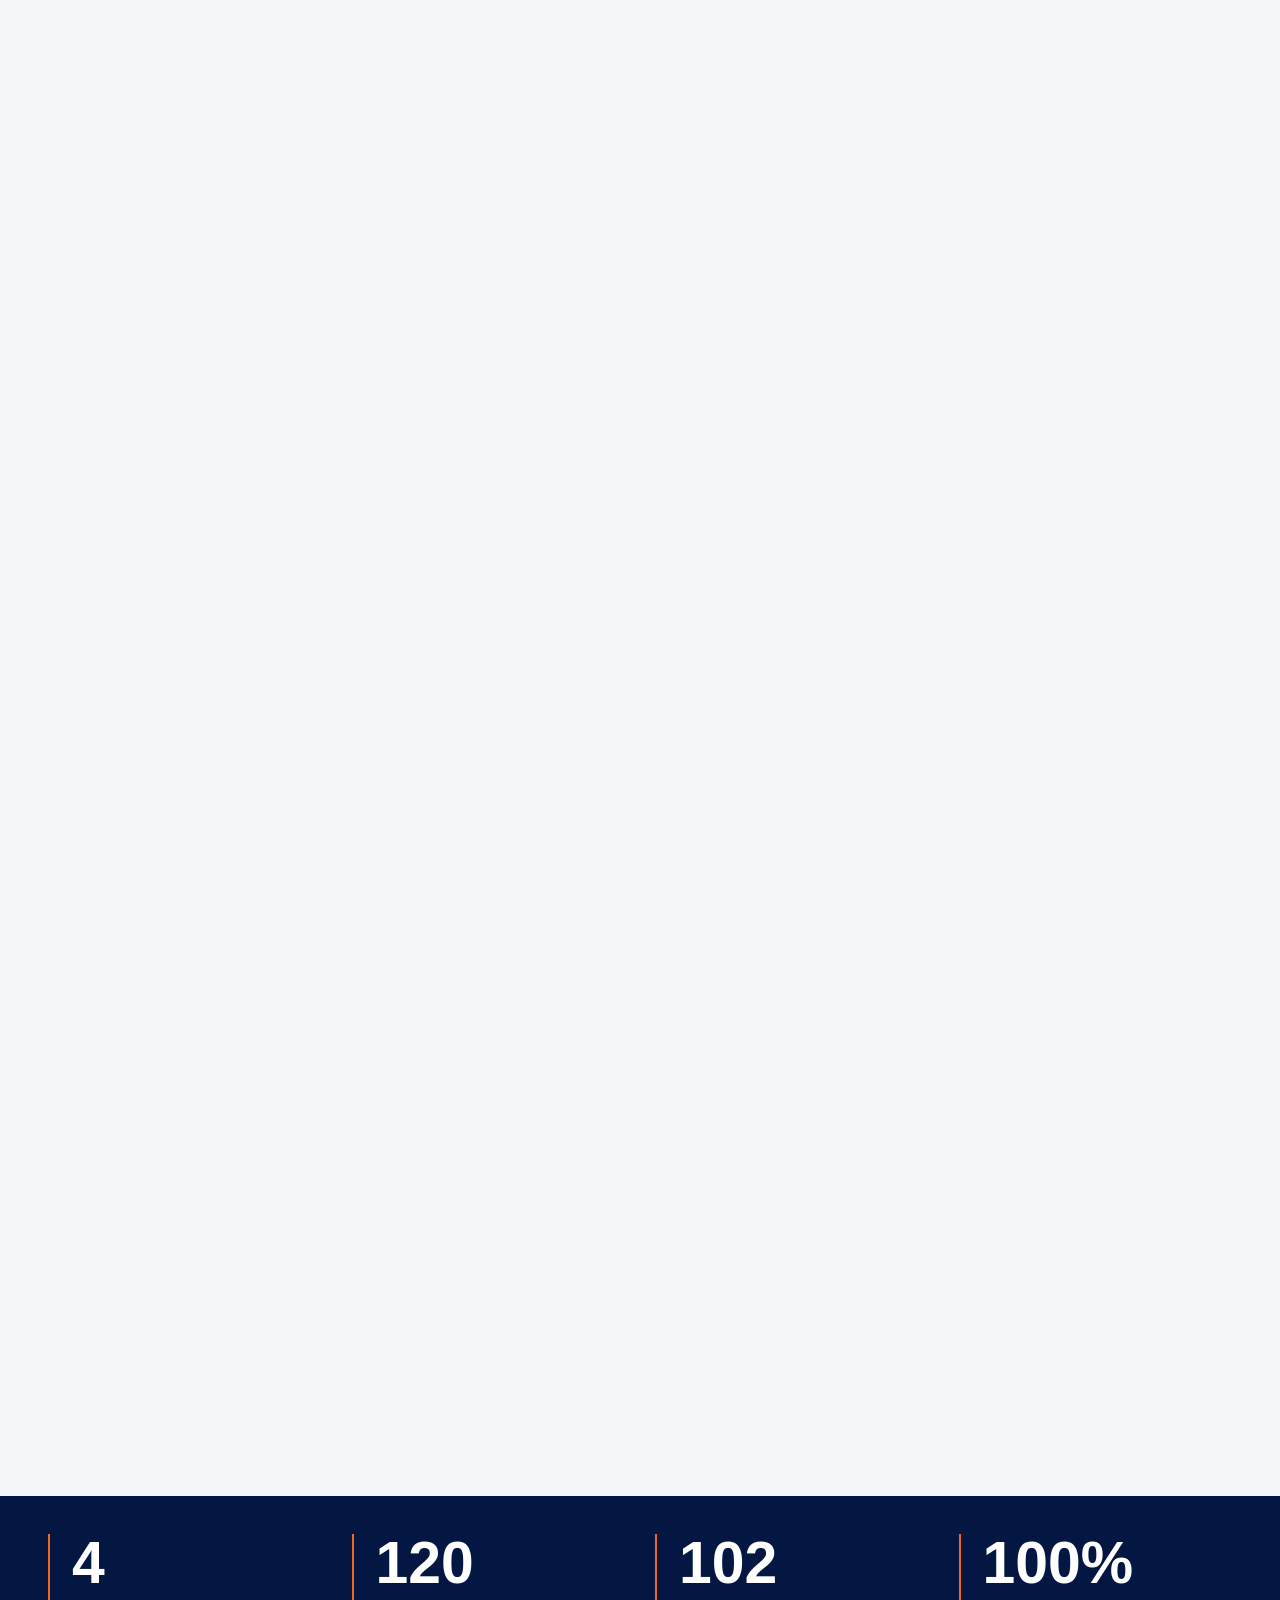
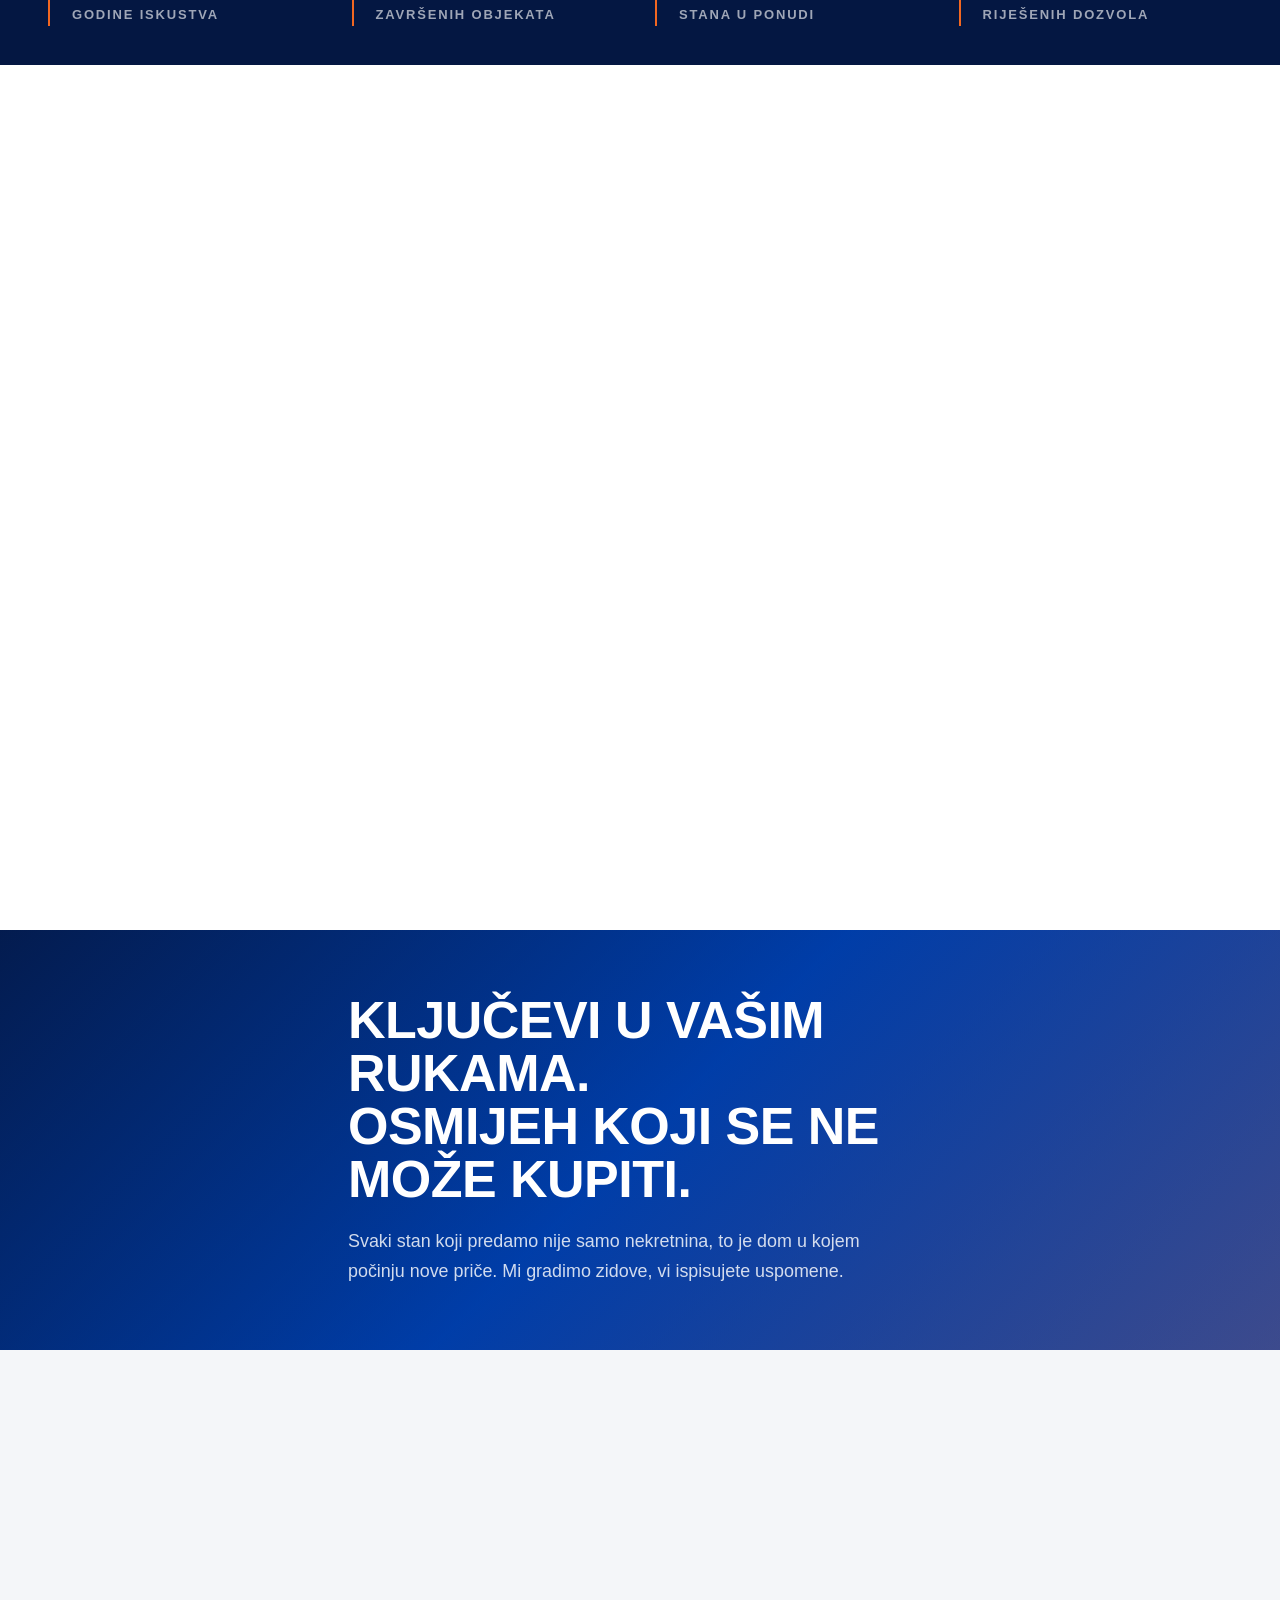
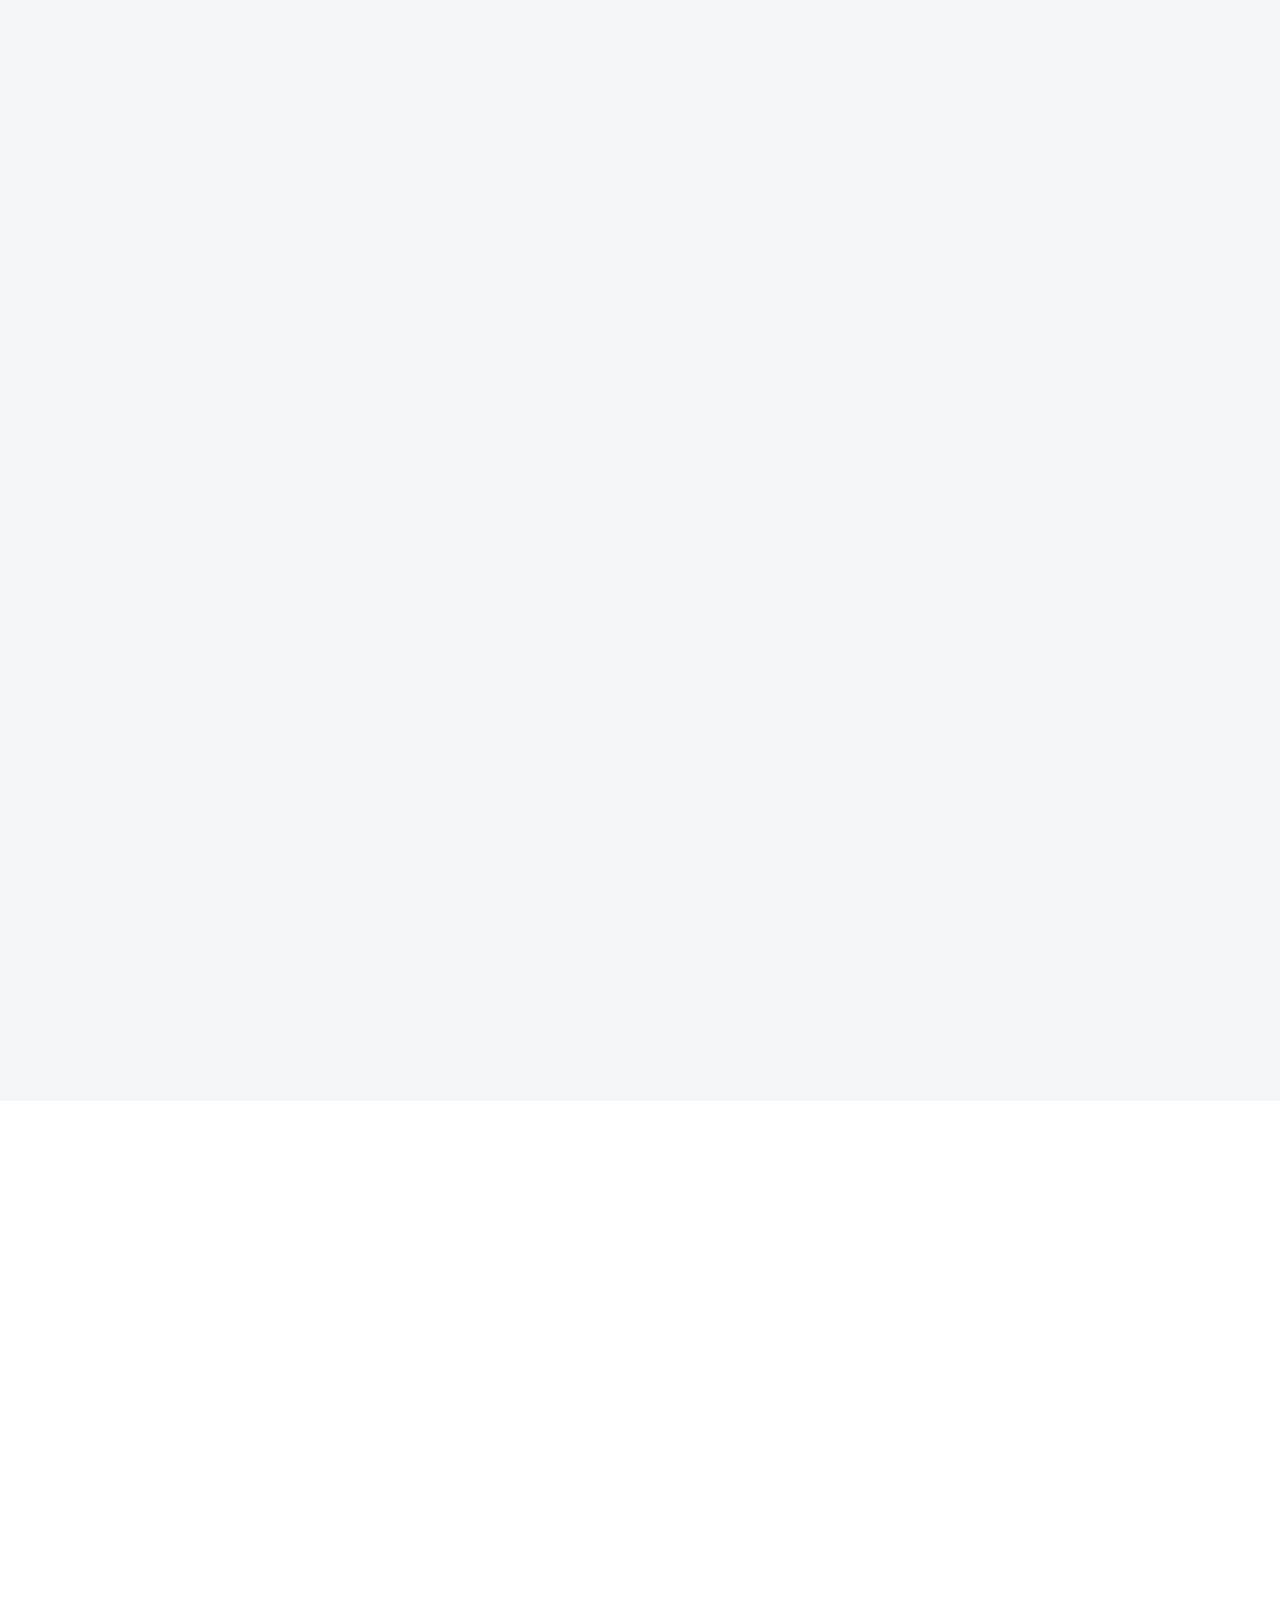
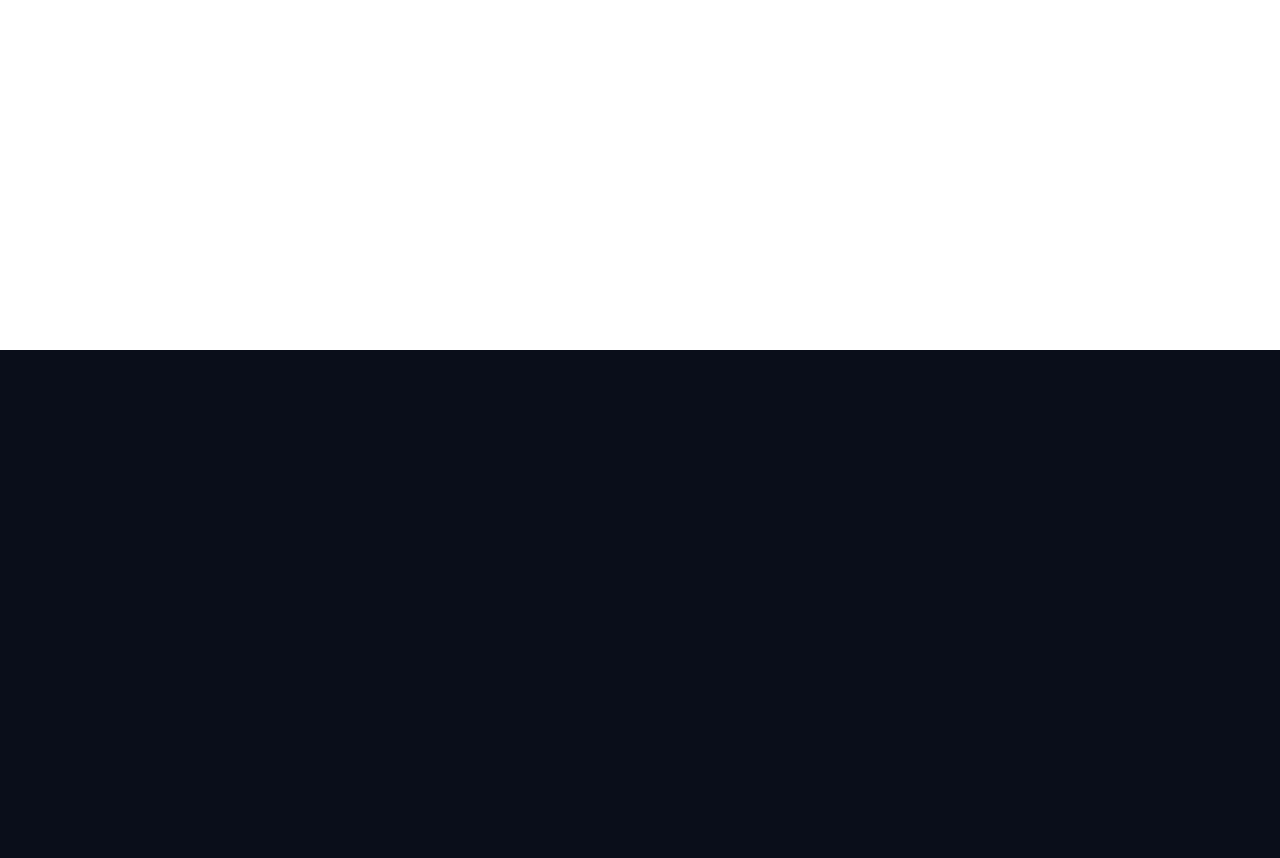
==== commit b35d4690: "Mobile header fix: move language switcher into mobile menu on small screens, premium language row st" ====
--- a/index.html
+++ b/index.html
@@ -28,6 +28,10 @@
   <meta property="og:description" content="4 nove zgrade. 102 stana. Cijene predgradnje od 3.500 KM/m². Plaćanje u ratama, sve dozvole riješene. Rezervišite stan danas.">
   <meta property="og:site_name" content="Arilux Nekretnine">
   <meta property="og:locale" content="bs_BA">
+  <link rel="alternate" hreflang="bs" href="https://ocjenime.github.io/arilux-nekretnine/">
+  <link rel="alternate" hreflang="de" href="https://ocjenime.github.io/arilux-nekretnine/de.html">
+  <link rel="alternate" hreflang="en" href="https://ocjenime.github.io/arilux-nekretnine/en.html">
+  <link rel="alternate" hreflang="x-default" href="https://ocjenime.github.io/arilux-nekretnine/">
   <meta property="og:image" content="https://ocjenime.github.io/arilux-nekretnine/assets/img/og-cover.jpg">
   <meta property="og:image:width" content="1200">
   <meta property="og:image:height" content="630">
@@ -431,6 +435,13 @@
         <a href="#kontakt" class="header__link">Kontakt</a>
       </nav>
       <div class="header__actions">
+        <div class="lang-switch" aria-label="Language">
+          <a href="#" class="lang-switch__link lang-switch__link--active" aria-current="page">BiH</a>
+          <span class="lang-switch__sep" aria-hidden="true">/</span>
+          <a href="de.html" class="lang-switch__link">DE</a>
+          <span class="lang-switch__sep" aria-hidden="true">/</span>
+          <a href="en.html" class="lang-switch__link">EN</a>
+        </div>
         <a href="#kontakt" class="btn btn--orange btn--sm">Zakaži razgovor</a>
         <button class="header__burger" id="burger" aria-label="Otvori meni" aria-expanded="false" aria-controls="mobileMenu">
           <span></span><span></span>
@@ -454,6 +465,14 @@
       <span class="mobilemenu__quiz-text">Pronađite svoj stan uz kviz od 60 sekundi</span>
       <svg viewBox="0 0 24 24" width="18" height="18" fill="none" stroke="currentColor" stroke-width="2.2" stroke-linecap="round" stroke-linejoin="round" aria-hidden="true"><path d="M5 12h14M13 6l6 6-6 6"/></svg>
     </a>
+    <div class="mobilemenu__lang">
+      <span class="mobilemenu__lang-label">Jezik</span>
+      <div class="mobilemenu__lang-links">
+        <a href="index.html" class="mobilemenu__lang-link is-active" aria-current="page">BiH</a>
+        <a href="de.html" class="mobilemenu__lang-link">DE</a>
+        <a href="en.html" class="mobilemenu__lang-link">EN</a>
+      </div>
+    </div>
     <div class="mobilemenu__foot">
       <a href="tel:+38737772000">+387 37 772 000</a>
       <a href="mailto:info@arilux.ba">info@arilux.ba</a>
--- a/assets/css/styles.css
+++ b/assets/css/styles.css
@@ -296,6 +296,13 @@
 
 .header__actions { display: flex; align-items: center; gap: 10px; }
 
+/* ── Language switcher ──────────────────────────────────────── */
+.lang-switch { display: flex; align-items: center; gap: 0; font-size: 11.5px; font-weight: 500; letter-spacing: .8px; text-transform: uppercase; background: rgba(255,255,255,.06); border: 1px solid rgba(255,255,255,.08); border-radius: 6px; padding: 2px 3px; }
+.lang-switch__link { color: rgba(255,255,255,.45); text-decoration: none; padding: 5px 10px; border-radius: 4px; transition: color .3s cubic-bezier(.4,0,.2,1), background .3s cubic-bezier(.4,0,.2,1); position: relative; }
+.lang-switch__link:hover { color: rgba(255,255,255,.85); background: rgba(255,255,255,.07); }
+.lang-switch__link--active { color: #fff; pointer-events: none; background: rgba(255,255,255,.1); }
+.lang-switch__sep { color: rgba(255,255,255,.15); font-weight: 300; width: 1px; height: 14px; background: rgba(255,255,255,.15); }
+
 .header__burger { display: none; flex-direction: column; gap: 5px; padding: 8px; border-radius: 8px; transition: background .2s; order: -1; }
 .header__burger:hover { background: rgba(255,255,255,.12); }
 .header__burger span { display: block; width: 22px; height: 3px; background: #fff; border-radius: 2px; transition: transform .35s var(--ease), opacity .25s; }
@@ -352,6 +359,14 @@
 
 .mobilemenu__foot { display: flex; gap: 26px; flex-wrap: wrap; color: rgba(255,255,255,.75); font-weight: 600; }
 .mobilemenu__foot a:hover { color: var(--orange); }
+
+/* ── Mobile menu language row ────────────────────────────────── */
+.mobilemenu__lang { display: flex; align-items: center; justify-content: space-between; gap: 20px; padding: 22px 0; margin-top: 8px; border-top: 1px solid rgba(255,255,255,.06); }
+.mobilemenu__lang-label { font-family: var(--font-d); font-weight: 700; font-size: 11px; letter-spacing: .18em; text-transform: uppercase; color: rgba(255,255,255,.45); }
+.mobilemenu__lang-links { display: flex; align-items: center; gap: 6px; }
+.mobilemenu__lang-link { display: inline-flex; align-items: center; justify-content: center; min-width: 52px; padding: 10px 14px; border-radius: 8px; font-size: 12px; font-weight: 600; letter-spacing: .08em; color: rgba(255,255,255,.55); text-decoration: none; border: 1px solid rgba(255,255,255,.1); transition: color .25s, border-color .25s, background .25s; }
+.mobilemenu__lang-link:hover { color: #fff; border-color: rgba(255,255,255,.25); background: rgba(255,255,255,.04); }
+.mobilemenu__lang-link.is-active { color: #fff; border-color: var(--orange); background: rgba(242,103,33,.12); pointer-events: none; }
 
 /* ── Hero ────────────────────────────────────────────────────── */
 
@@ -1613,12 +1628,14 @@
 
 @media (max-width: 640px) {
   .header__logo { flex: 1; justify-content: center; }
-  .header__logomark svg { width: 128px; }
+  .header__logomark svg { width: 118px; }
   .header__logotext { display: none; }
   .header__subtext { display: block; white-space: nowrap; font-family: var(--font-d); font-weight: 700; font-size: 11px; letter-spacing: .16em; text-transform: uppercase; color: rgba(255,255,255,.75); border-left: 1px solid var(--line-light); padding-left: 12px; }
   .header__burger { display: flex !important; }
   .header__burger span { background: #fff; }
-  .header__actions .btn--sm { padding: 8px 14px; font-size: 10px; }
+  .header__actions { gap: 8px; }
+  .header__actions .lang-switch { display: none; }
+  .header__actions .btn--sm { padding: 9px 14px; font-size: 10px; letter-spacing: .08em; }
   .topbar__group { gap: 14px; }
   .topbar__item:nth-child(3) { display: none; }
   .hero { min-height: 0; }
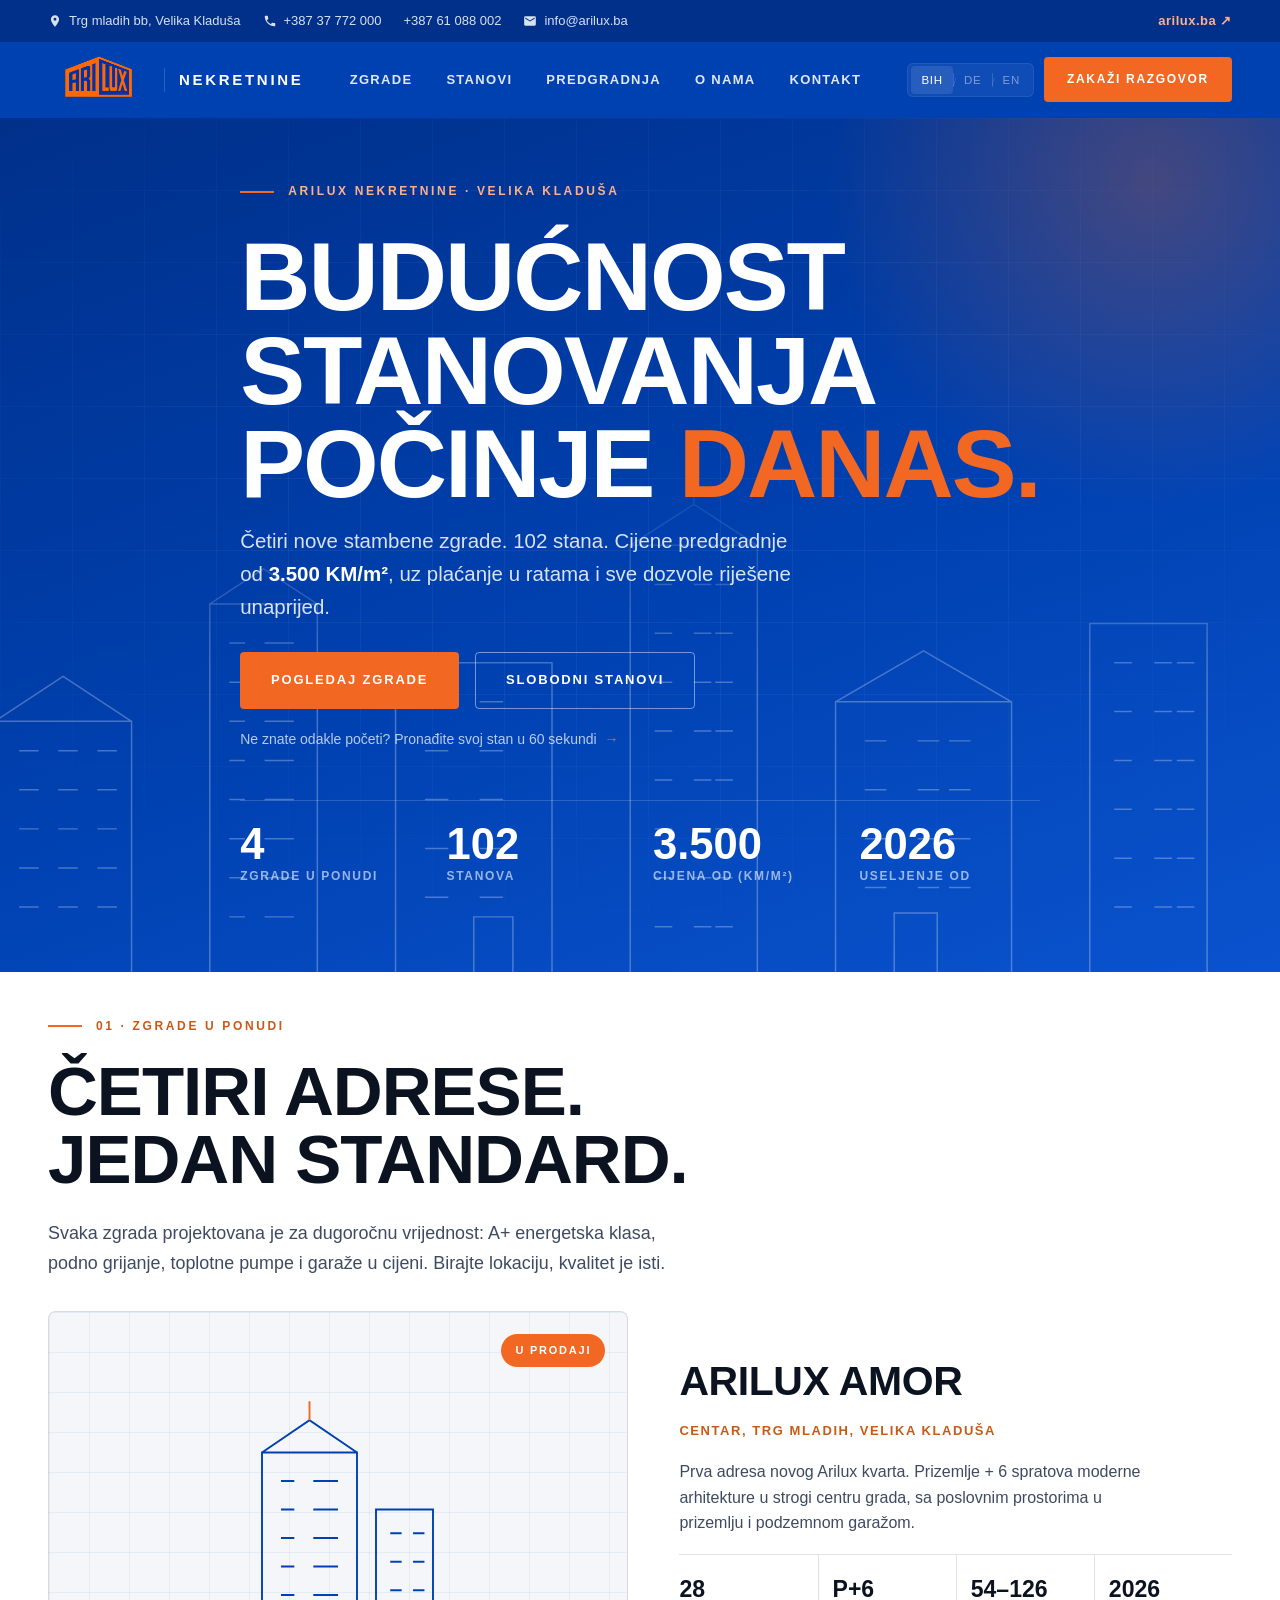
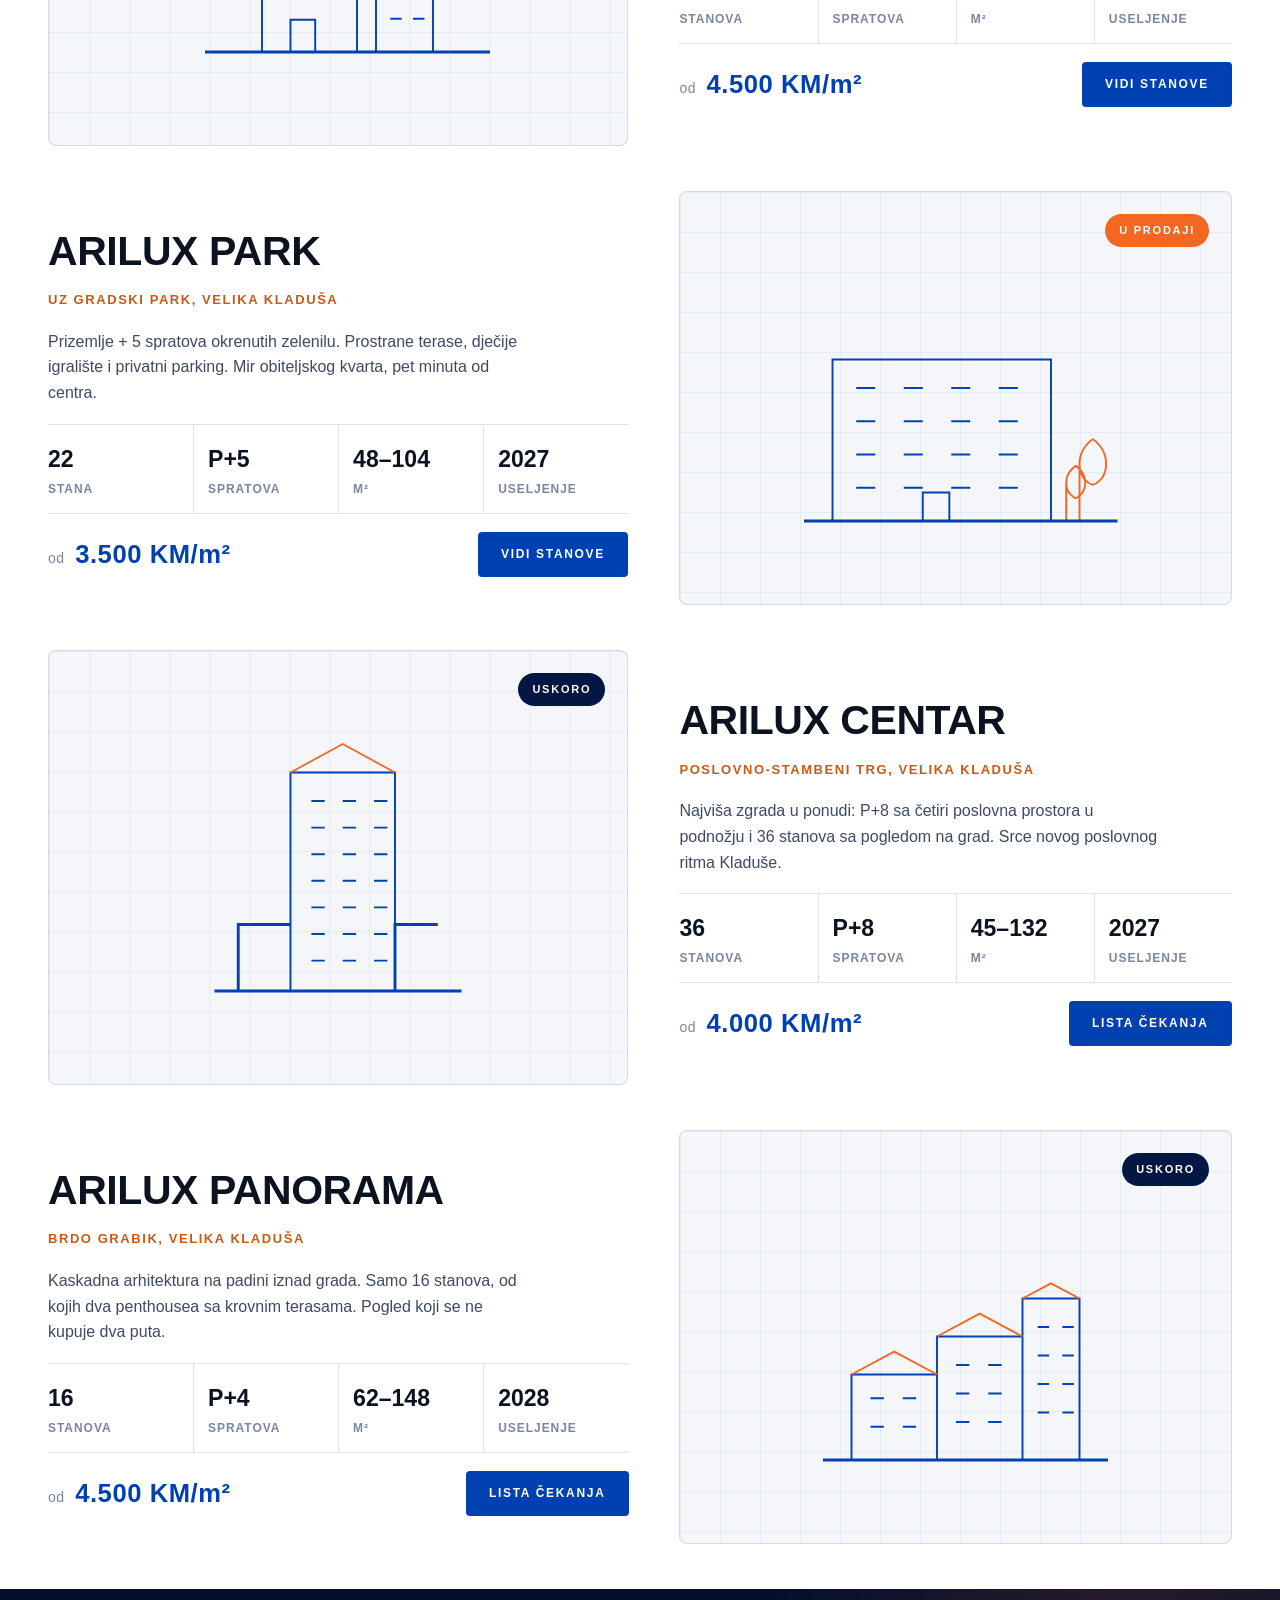
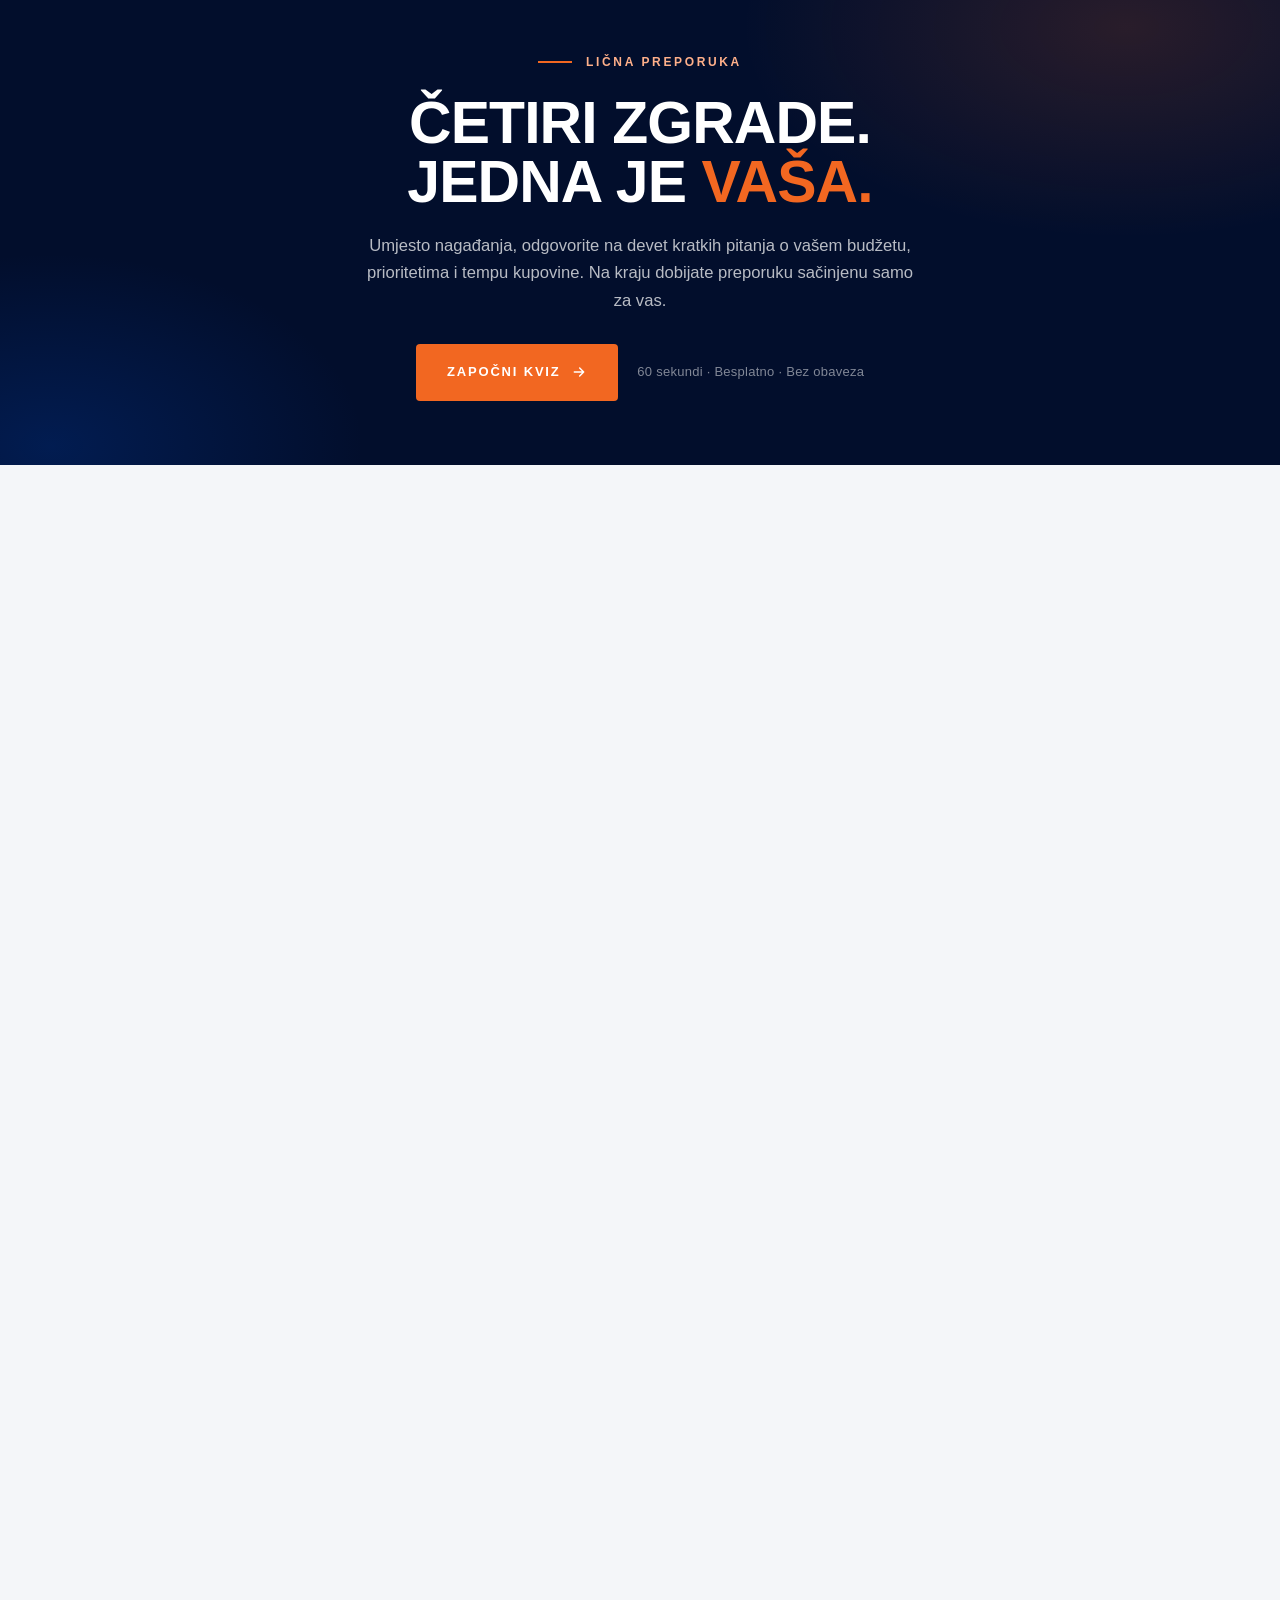
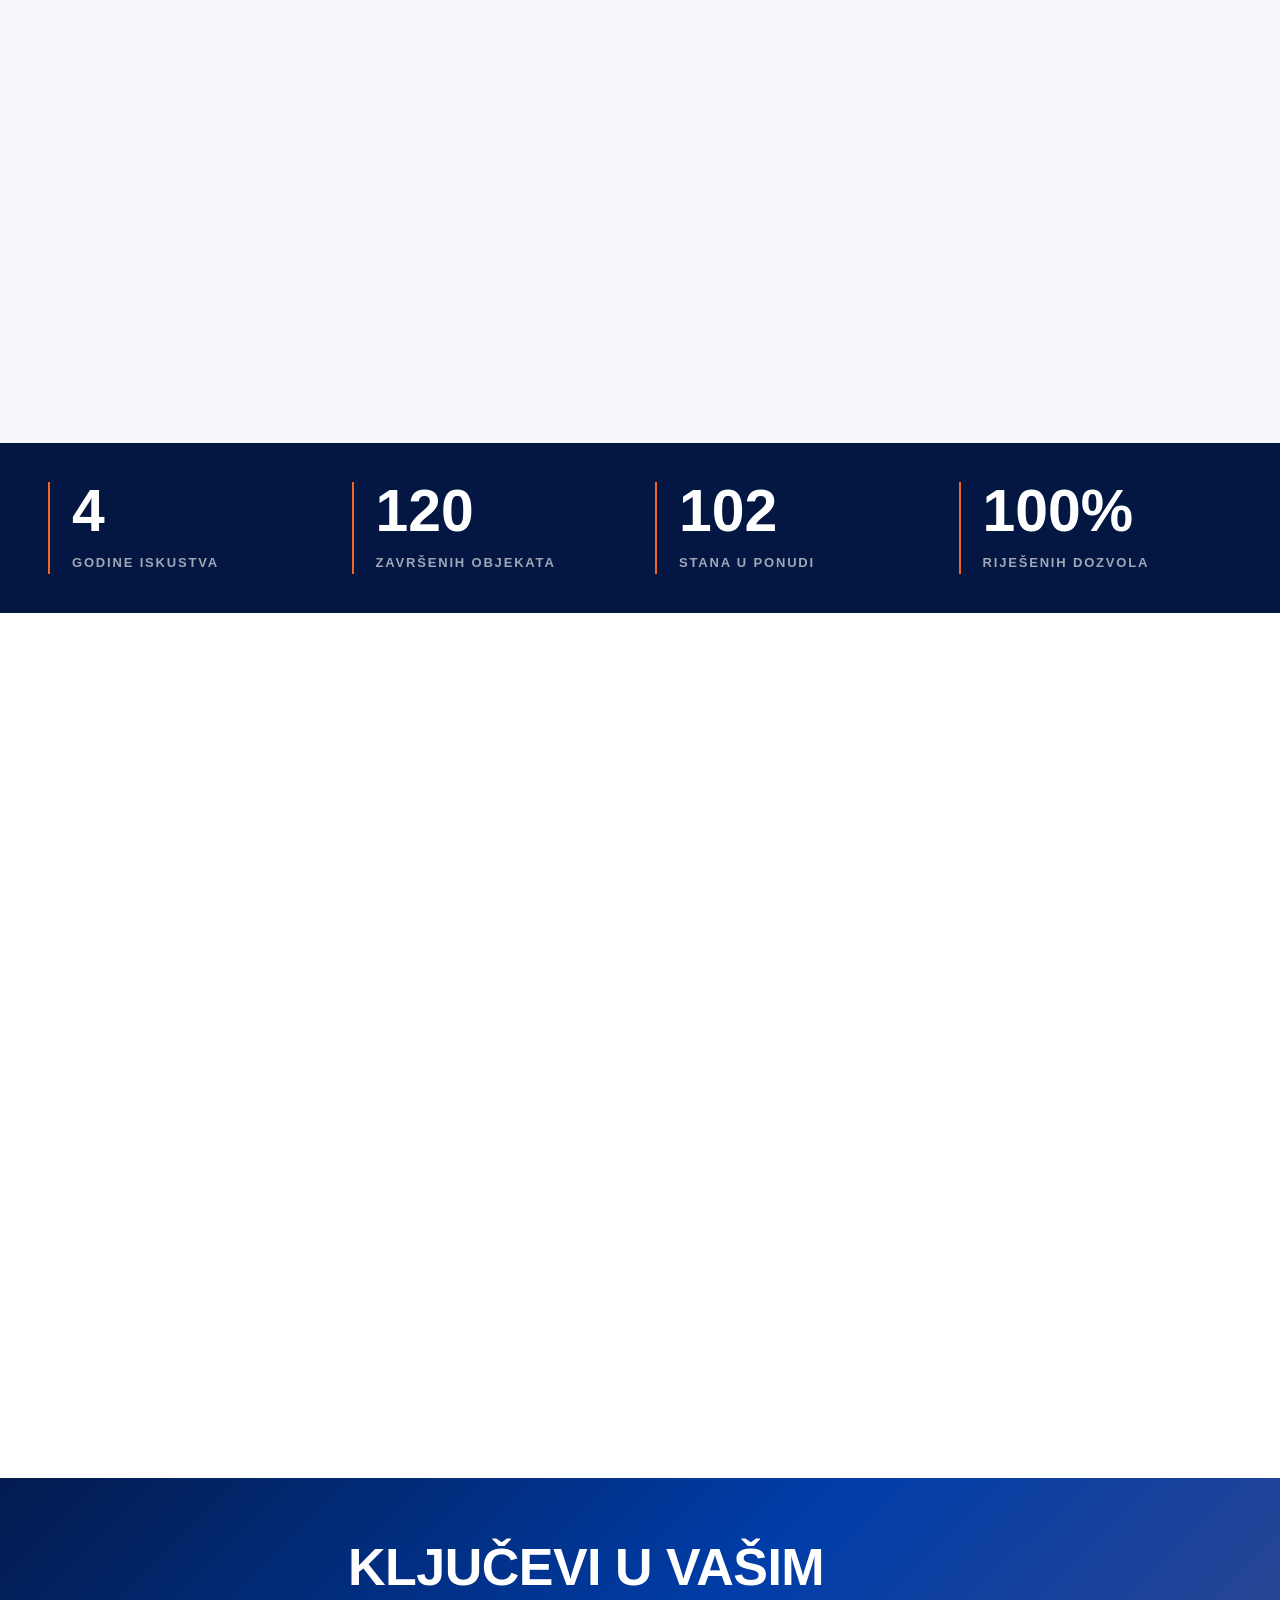
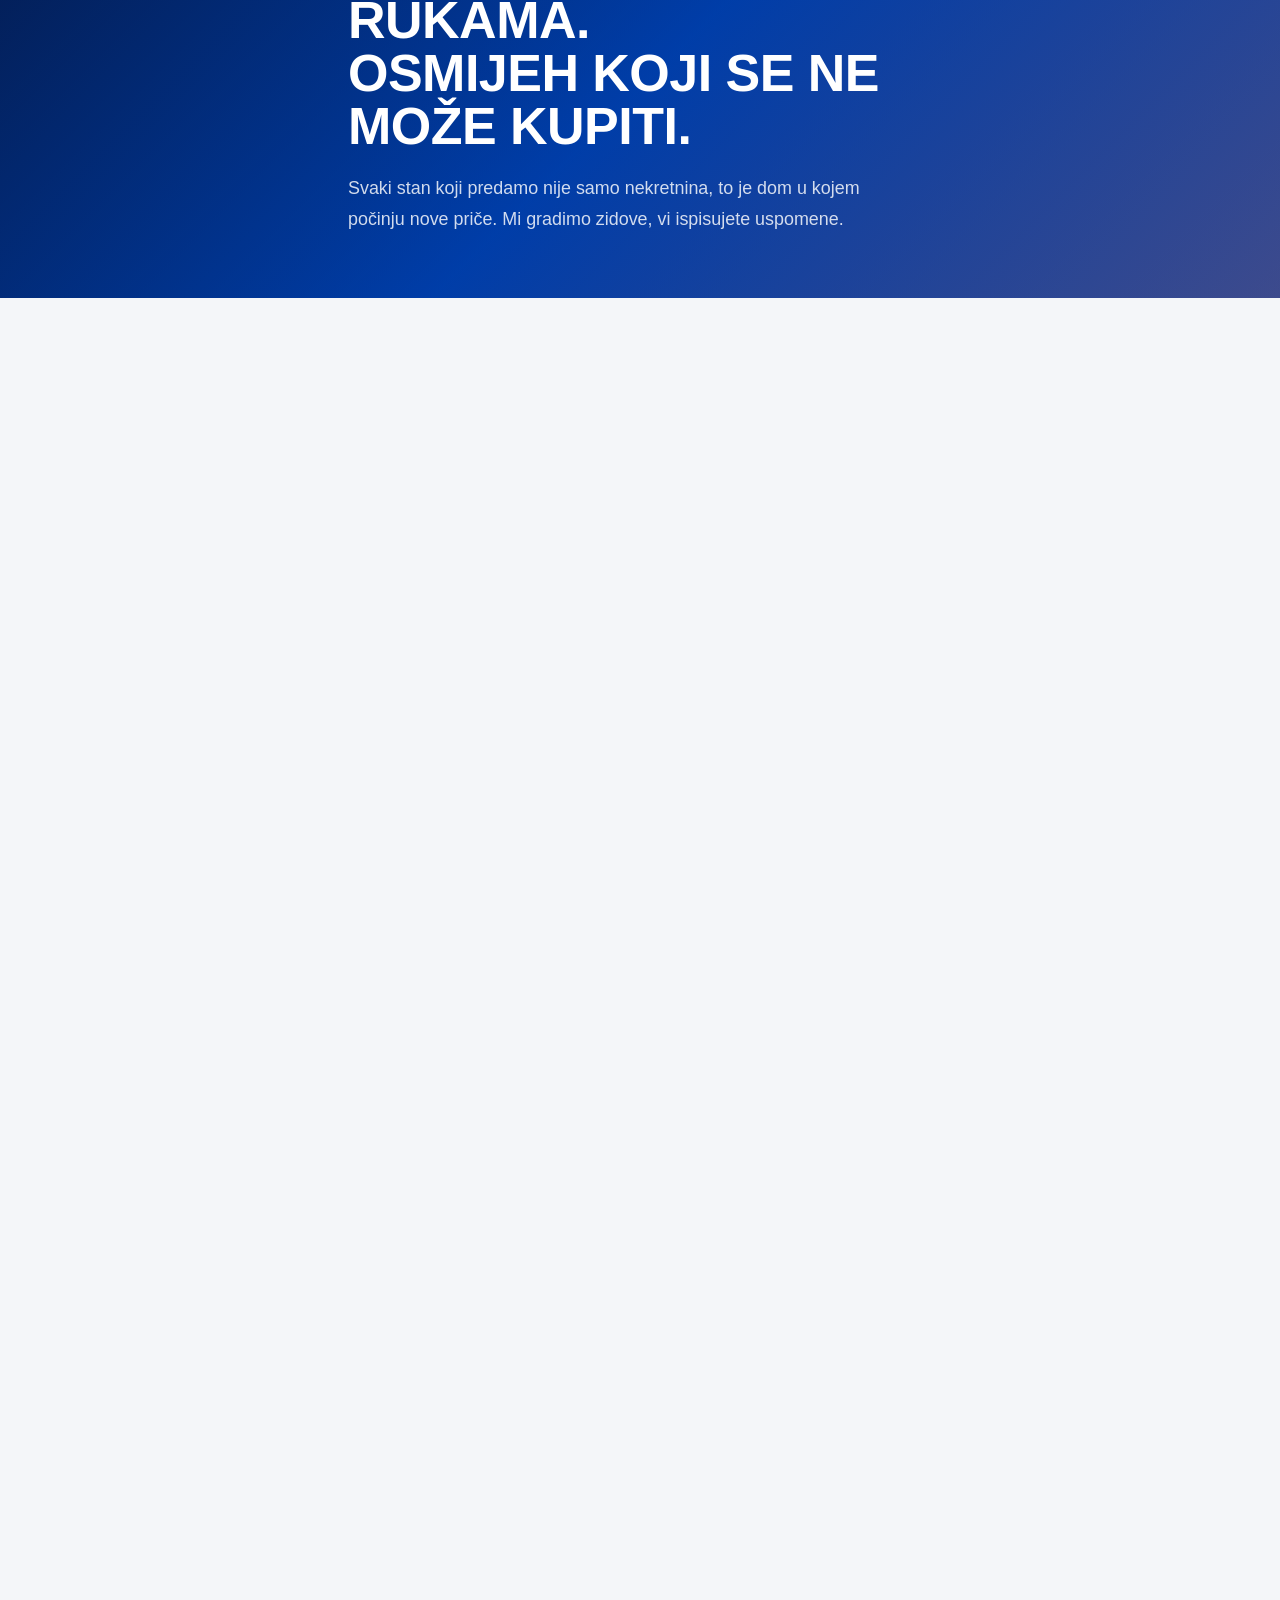
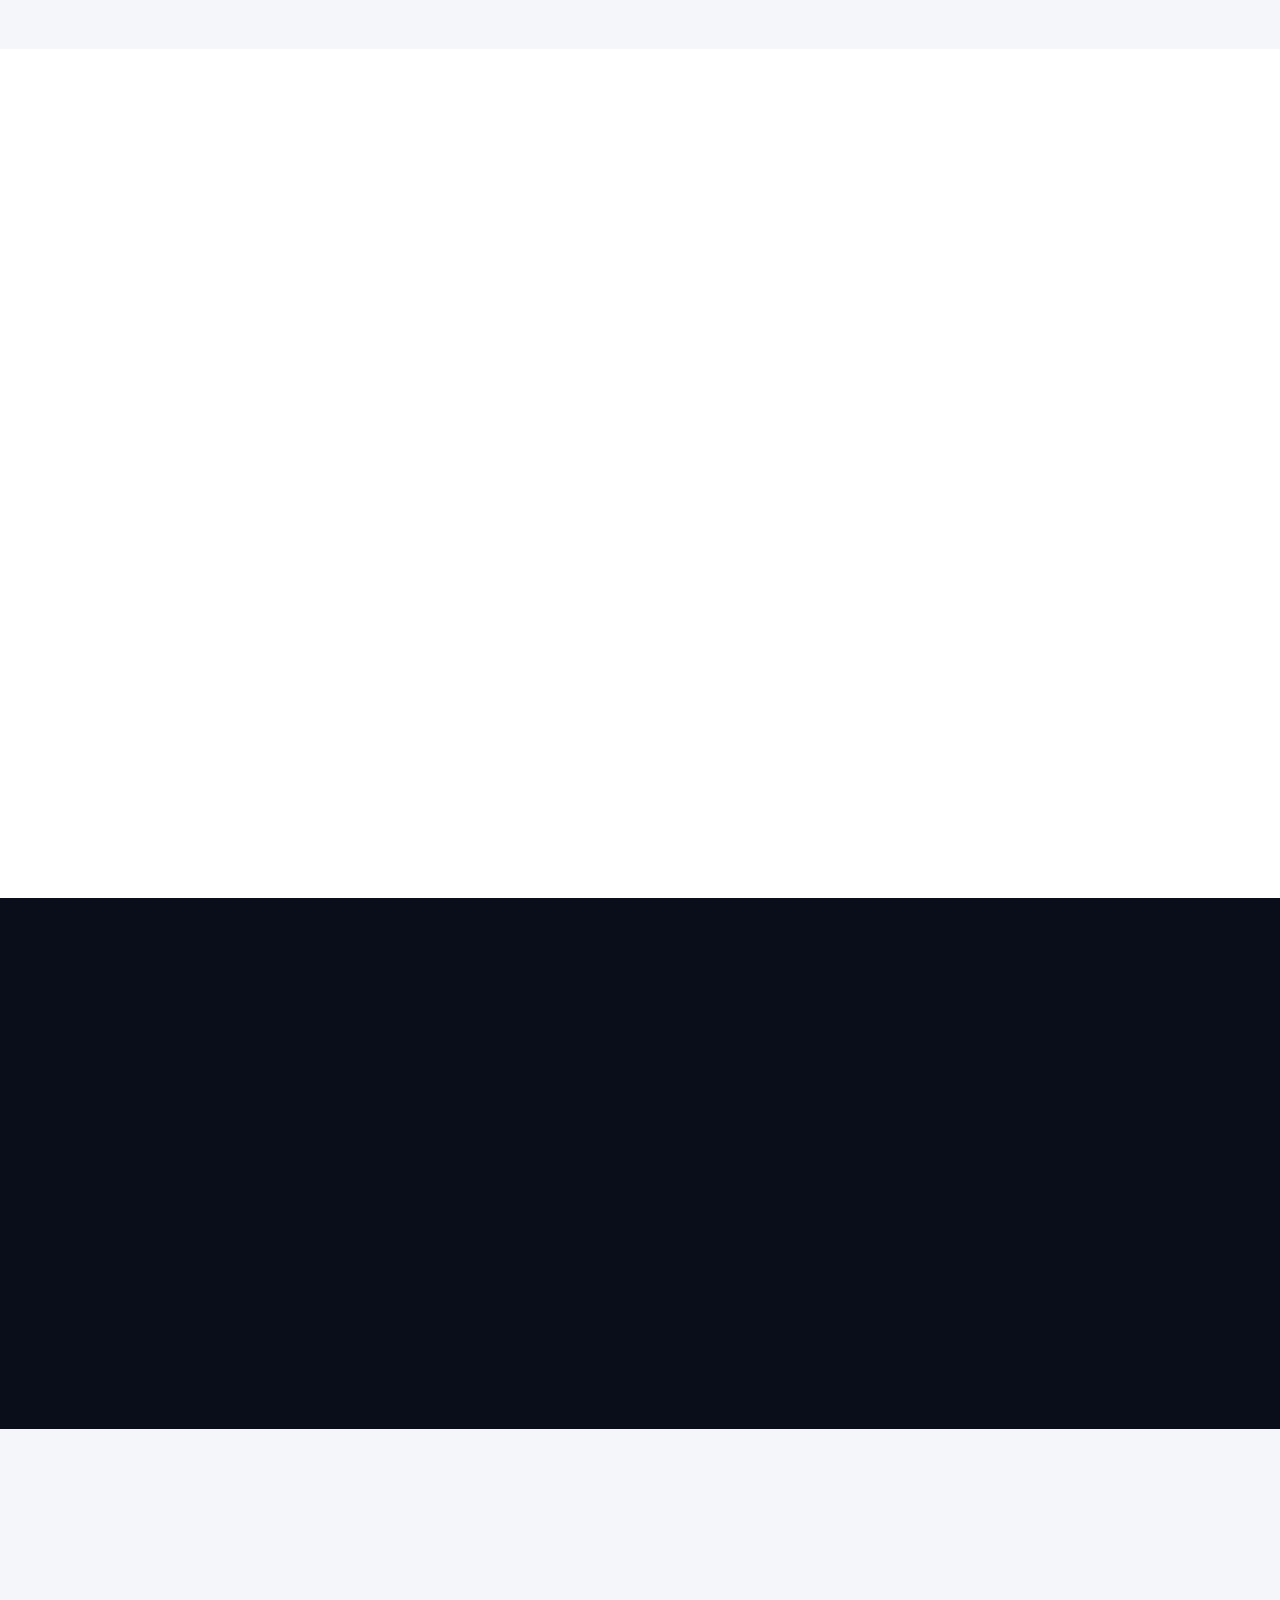
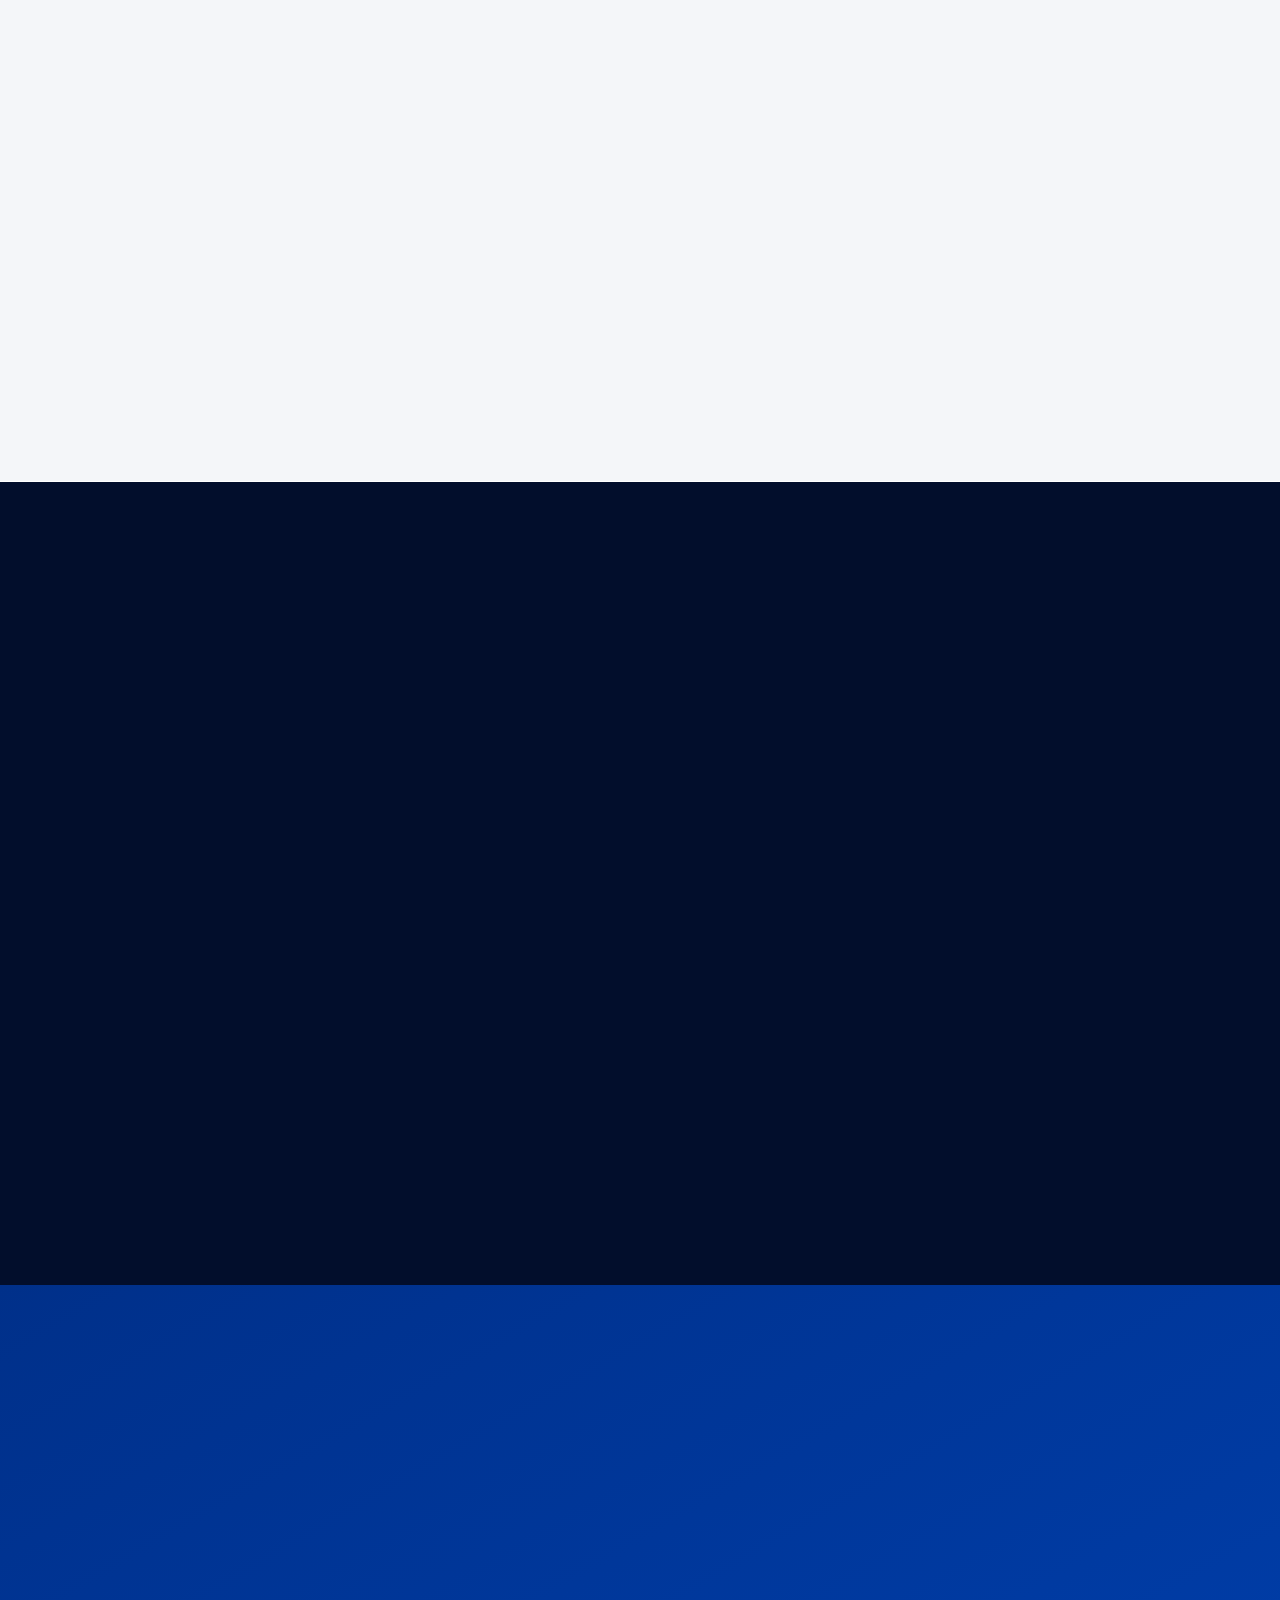
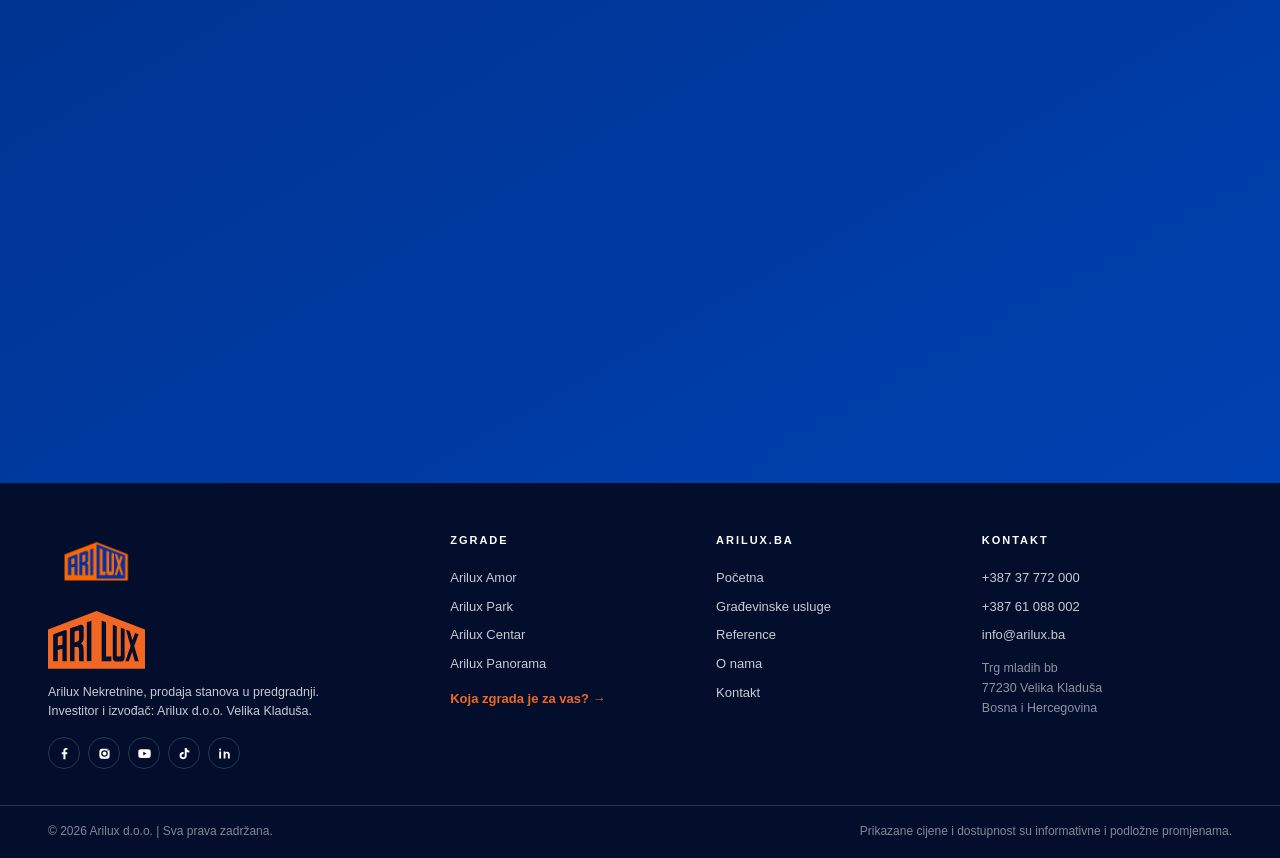
==== commit 978c8b69: "i18n: JSON override fixes (phases, features, proximity, distances); mobile menu: all 9 sections with" ====
--- a/index.html
+++ b/index.html
@@ -455,10 +455,13 @@
     <nav class="mobilemenu__nav" aria-label="Mobilna navigacija">
       <a href="#zgrade" class="mobilemenu__link"><em>01</em>Zgrade</a>
       <a href="#stanovi" class="mobilemenu__link"><em>02</em>Stanovi</a>
-      <a href="#tlocrt" class="mobilemenu__link"><em>03</em>3D Tlocrt</a>
-      <a href="#predgradnja" class="mobilemenu__link"><em>04</em>Predgradnja</a>
-      <a href="#onama" class="mobilemenu__link"><em>05</em>O nama</a>
-      <a href="#kontakt" class="mobilemenu__link"><em>06</em>Kontakt</a>
+      <a href="#gradnja" class="mobilemenu__link"><em>03</em>Gradnja</a>
+      <a href="#lokacija" class="mobilemenu__link"><em>04</em>Lokacija</a>
+      <a href="#tlocrt" class="mobilemenu__link"><em>05</em>3D Tlocrt</a>
+      <a href="#predgradnja" class="mobilemenu__link"><em>06</em>Predgradnja</a>
+      <a href="#iskustva" class="mobilemenu__link"><em>07</em>Iskustva</a>
+      <a href="#onama" class="mobilemenu__link"><em>08</em>O nama</a>
+      <a href="#kontakt" class="mobilemenu__link"><em>09</em>Kontakt</a>
     </nav>
     <a href="kviz.html" class="mobilemenu__quiz">
       <span class="mobilemenu__quiz-label">Lična preporuka</span>
--- a/assets/css/styles.css
+++ b/assets/css/styles.css
@@ -318,16 +318,19 @@
   background: linear-gradient(170deg, var(--navy-2) 0%, var(--navy) 100%);
   display: flex;
   flex-direction: column;
-  justify-content: center;
+  justify-content: flex-start;
   gap: 0;
-  padding: 90px var(--pad) 48px;
+  padding: 90px var(--pad) 40px;
   opacity: 0;
   visibility: hidden;
   transition: opacity .4s var(--ease), visibility 0s .4s;
+  overflow-y: auto;
+  -webkit-overflow-scrolling: touch;
+  overscroll-behavior: contain;
 }
 .mobilemenu.is-open { opacity: 1; visibility: visible; transition: opacity .4s var(--ease); }
 
-.mobilemenu__nav { display: flex; flex-direction: column; }
+.mobilemenu__nav { display: flex; flex-direction: column; margin-block: auto; }
 .mobilemenu__link {
   display: flex;
   align-items: baseline;
@@ -335,11 +338,11 @@
   font-family: var(--font-d);
   font-variation-settings: 'wdth' 115;
   font-weight: 800;
-  font-size: clamp(28px, 7vw, 48px);
+  font-size: clamp(24px, 5.4vw, 38px);
   text-transform: uppercase;
   letter-spacing: -.01em;
   color: rgba(255,255,255,.92);
-  padding: 14px 0;
+  padding: 10px 0;
   border-bottom: 1px solid rgba(255,255,255,.06);
   transition: color .3s, padding-left .35s var(--ease);
   white-space: nowrap;
@@ -1676,6 +1679,13 @@
   .header__burger { display: flex !important; }
   .header__burger span { background: #fff; }
   .header__actions .btn--sm { padding: 8px 14px; font-size: 10px; }
+  .mobilemenu { padding: 64px var(--pad) 24px; }
+  .mobilemenu__nav { margin-block: 0; }
+  .mobilemenu__link { font-size: clamp(18px, 5.2vh, 26px); padding: 7px 0; gap: 12px; }
+  .mobilemenu__link em { font-size: 10px; min-width: 20px; }
+  .mobilemenu__quiz { margin-top: 14px; padding: 12px 16px; }
+  .mobilemenu__lang { padding: 14px 0; margin-top: 4px; }
+  .mobilemenu__foot { padding-top: 6px; }
   .hero { min-height: 100vh; min-height: 100dvh; }
   .hero__inner { padding: 20px 24px; }
   .hero__title { font-size: clamp(26px, 5vw, 38px); }
